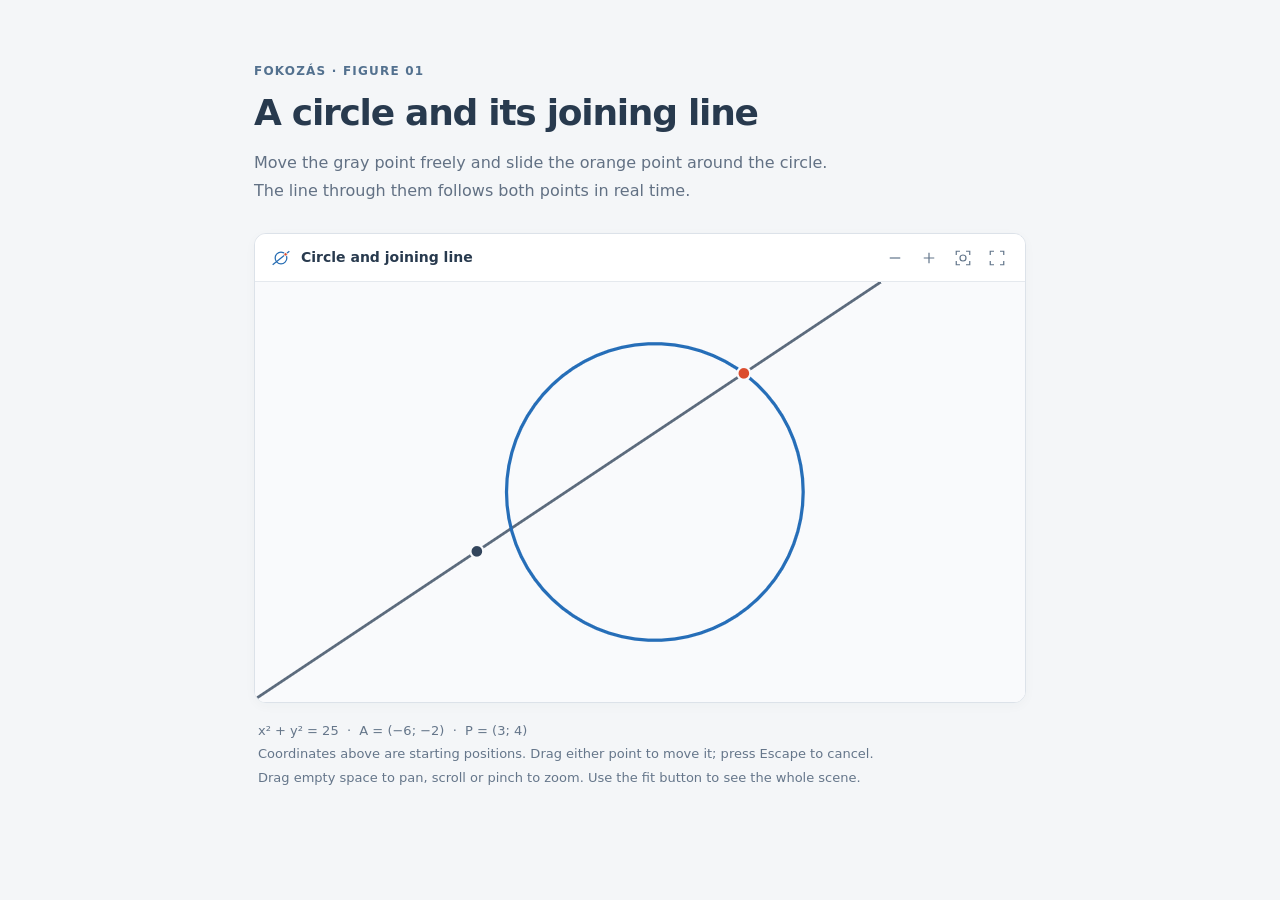
==== Fokozas.html @ 8edcafea "Publish initial interactive web demo snapshot" ====
<!doctype html>
<html lang="en">
<head>
  <meta charset="utf-8">
  <meta name="viewport" content="width=device-width, initial-scale=1">
  <title>Fokozás · Geometry figure</title>
  <script type="application/json" id="fokozas-runtime">{"html": "\u003c!doctype html>\n\u003chtml lang=\"en\">\n\u003chead>\n  \u003cmeta charset=\"utf-8\">\n  \u003cmeta name=\"viewport\" content=\"width=device-width, initial-scale=1\">\n  \u003ctitle>Fokoz\u00e1s\u003c/title>\n  \u003cstyle>\n    html, body { margin: 0; width: 100%; height: 100%; overflow: hidden; background: #f9fafc; }\n    canvas { display: block; width: 100%; height: 100%; touch-action: none; cursor: grab; }\n    canvas.dragging { cursor: grabbing; }\n    canvas:focus { outline: none; }\n    canvas:focus-visible { outline: 2px solid #276db3; outline-offset: -2px; }\n    #error { position: absolute; inset: 1rem 1rem auto; padding: 1rem; background: #fff; color: #912b27; font: 1rem system-ui; }\n    #loading { position: absolute; inset: 50% 0 auto; margin: 0; text-align: center; color: #627184; font: 14px system-ui; }\n  \u003c/style>\n\u003c/head>\n\u003cbody>\n  \u003ccanvas id=\"canvas\" tabindex=\"0\" aria-label=\"Drag the gray point freely or the orange point around the circle. The line through them updates as they move. Drag empty space to pan, scroll to zoom. Escape cancels a drag. Arrow keys pan, plus and minus zoom, Home fits the scene.\">\u003c/canvas>\n  \u003cp id=\"error\" role=\"alert\" hidden>\u003c/p>\n  \u003cp id=\"loading\" role=\"status\">Loading figure\u2026\u003c/p>\n  \u003cscript>\n// Input stays inside this figure's iframe; camera math is shared with Windows.\nfunction initializeViewportNavigation(module) {\n  const canvas = module.canvas;\n  const pointers = new Map();\n  let pointPointer = null;\n  const endPoint = cancel => {\n    if (pointPointer === null) return;\n    pointPointer = null;\n    module._point_drag_end(cancel ? 1 : 0);\n  };\n  const pan = (dx, dy) => module._viewport_pan(dx, dy);\n  const zoom = (factor, x = canvas.clientWidth / 2, y = canvas.clientHeight / 2) => {\n    if (canvas.clientWidth && canvas.clientHeight)\n      module._viewport_zoom(factor, x / canvas.clientWidth, y / canvas.clientHeight);\n  };\n  const position = event => {\n    const rect = canvas.getBoundingClientRect();\n    return {\n      x: (event.clientX - rect.left) * canvas.clientWidth / rect.width,\n      y: (event.clientY - rect.top) * canvas.clientHeight / rect.height\n    };\n  };\n  const gesture = () => {\n    const [a, b] = pointers.values();\n    if (!a) return null;\n    return b ? { x: (a.x + b.x) / 2, y: (a.y + b.y) / 2,\n      distance: Math.hypot(a.x - b.x, a.y - b.y) } : { ...a, distance: 0 };\n  };\n  const cancel = () => {\n    endPoint(true);\n    const ids = [...pointers.keys()];\n    pointers.clear();\n    canvas.classList.remove('dragging');\n    for (const id of ids)\n      if (canvas.hasPointerCapture(id)) canvas.releasePointerCapture(id);\n  };\n  canvas.addEventListener('pointerdown', event => {\n    if ((event.button !== 0 && event.button !== 1) || pointers.size >= 2) return;\n    event.preventDefault();\n    canvas.focus({ preventScroll: true });\n    const p = position(event);\n    if (pointers.size) endPoint(true);\n    else if (event.button === 0 && module._point_drag_begin(p.x, p.y)) pointPointer = event.pointerId;\n    pointers.set(event.pointerId, position(event));\n    canvas.setPointerCapture(event.pointerId);\n    canvas.classList.add('dragging');\n  });\n  canvas.addEventListener('pointermove', event => {\n    if (!pointers.has(event.pointerId)) return;\n    const before = gesture();\n    pointers.set(event.pointerId, position(event));\n    const after = gesture();\n    if (event.pointerId === pointPointer) {\n      const p = position(event);\n      module._point_drag_move(p.x, p.y);\n      return;\n    }\n    pan(after.x - before.x, after.y - before.y);\n    if (before.distance > 0 && after.distance > 0)\n      zoom(after.distance / before.distance, after.x, after.y);\n  });\n  const endPointer = event => {\n    if (event.pointerId === pointPointer) {\n      if (event.type === 'pointerup') {\n        const p = position(event);\n        module._point_drag_move(p.x, p.y);\n      }\n      endPoint(event.type !== 'pointerup');\n    }\n    pointers.delete(event.pointerId);\n    if (canvas.hasPointerCapture(event.pointerId)) canvas.releasePointerCapture(event.pointerId);\n    if (!pointers.size) canvas.classList.remove('dragging');\n  };\n  canvas.addEventListener('pointerup', endPointer);\n  canvas.addEventListener('pointercancel', endPointer);\n  canvas.addEventListener('lostpointercapture', endPointer);\n  canvas.addEventListener('auxclick', event => { if (event.button === 1) event.preventDefault(); });\n  window.addEventListener('blur', cancel);\n  canvas.addEventListener('wheel', event => {\n    event.preventDefault();\n    const unit = event.deltaMode === 1 ? 16 : event.deltaMode === 2 ? canvas.clientHeight : 1;\n    const delta = Math.max(-800, Math.min(800, event.deltaY * unit));\n    const point = position(event);\n    zoom(Math.pow(1.2, -delta / 100), point.x, point.y);\n  }, { passive: false });\n  canvas.addEventListener('keydown', event => {\n    if (event.ctrlKey || event.metaKey || event.altKey) return;\n    switch (event.key) {\n      case 'ArrowLeft': pan(40, 0); break;\n      case 'ArrowRight': pan(-40, 0); break;\n      case 'ArrowUp': pan(0, 40); break;\n      case 'ArrowDown': pan(0, -40); break;\n      case '+': case '=': zoom(1.2); break;\n      case '-': case '_': zoom(1 / 1.2); break;\n      case 'Home': module._viewport_fit(); break;\n      case 'Escape': cancel(); return; // Let the browser also exit fullscreen.\n      default: return;\n    }\n    event.preventDefault();\n  });\n  window.addEventListener('message', event => {\n    if (event.source !== window.parent || event.data?.type !== 'fokozas:navigate') return;\n    switch (event.data.action) {\n      case 'zoom-in': zoom(1.2); break;\n      case 'zoom-out': zoom(1 / 1.2); break;\n      case 'fit': module._viewport_fit(); break;\n    }\n  });\n  // Public readiness signal; the containing page may be on a different origin.\n  window.parent.postMessage({ type: 'fokozas:ready' }, '*');\n}\n\n\u003c/script>\n  \u003cscript>\n    var Module = {\n      canvas: document.getElementById('canvas'),\n      onRuntimeInitialized: function () {\n        document.getElementById('loading').hidden = true;\n        initializeViewportNavigation(Module);\n      },\n      onAbort: function () {\n        document.getElementById('loading').hidden = true;\n        const error = document.getElementById('error');\n        error.textContent = 'The figure could not be loaded. Please reload the page.';\n        error.hidden = false;\n      }\n    };\n  \u003c/script>\n  \u003cscript id=\"mainScript\">\nvar Module=typeof Module!=\"undefined\"?Module:{};var ENVIRONMENT_IS_WEB=true;var ENVIRONMENT_IS_WORKER=false;var programArgs=[];var thisProgram=\"./this.program\";var quit_=(status,toThrow)=>{throw toThrow};var _scriptName=globalThis.document?URL.createObjectURL(new Blob([document.getElementById(\"mainScript\").textContent],{type:\"text/javascript\"})):undefined;var scriptDirectory=\"\";var readAsync,readBinary;if(ENVIRONMENT_IS_WEB||ENVIRONMENT_IS_WORKER){try{scriptDirectory=new URL(\".\",_scriptName).href}catch{}{readAsync=async url=>{var response=await fetch(url,{credentials:\"same-origin\"});if(response.ok){return response.arrayBuffer()}throw new Error(response.status+\" : \"+response.url)}}}else{}var out=console.log.bind(console);var err=console.error.bind(console);var wasmBinary;var ABORT=false;var EXITSTATUS;class EmscriptenEH{}class EmscriptenSjLj extends EmscriptenEH{}class CppException extends EmscriptenEH{constructor(excPtr){super();this.excPtr=excPtr}}var runtimeInitialized=false;function getMemoryBuffer(){return wasmMemory.buffer}function updateMemoryViews(){if(HEAP8?.buffer?.resizable)return;var b=getMemoryBuffer();HEAP8=new Int8Array(b);HEAP16=new Int16Array(b);HEAPU8=new Uint8Array(b);HEAPU16=new Uint16Array(b);HEAP32=new Int32Array(b);HEAPU32=new Uint32Array(b);HEAPF32=new Float32Array(b);HEAPF64=new Float64Array(b)}function preRun(){var preRun=Module[\"preRun\"];if(preRun){if(typeof preRun==\"function\")preRun=[preRun];onPreRuns.push(...preRun)}callRuntimeCallbacks(onPreRuns)}function initRuntime(){runtimeInitialized=true;wasmExports[\"oa\"]()}function postRun(){var postRun=Module[\"postRun\"];if(postRun){if(typeof postRun==\"function\")postRun=[postRun];onPostRuns.push(...postRun)}callRuntimeCallbacks(onPostRuns)}function abort(what){Module[\"onAbort\"]?.(what);what=`Aborted(${what})`;err(what);ABORT=true;what+=\". Build with -sASSERTIONS for more info.\";var e=new WebAssembly.RuntimeError(what);throw e}var wasmBinaryFile;function findWasmBinary(){return base64Decode(\"AGFzbQEAAAAB7QEjYAF/AX9gAX8AYAJ/fwBgBH9/f38AYAAAYAN/f38Bf2ACf38Bf2ADf39/AGAGf39/f39/AGAFf39/f38AYAABf2ABfAF8YAd/f39/f39/AGAFf39/f38Bf2ACfHwBfGACfH8Bf2ACfHwAYAR/f39/AX9gB39/f3x8f38AYAZ/f39/f38Bf2AFf319fX0AYAV/f39/fABgB39/f39/f3wAYAF/AXxgAAF8YAR9fX19AGADfHx/AXxgBn9/f39/fABgAnx/AXxgAXwBf2ADf398AGADfHx8AGAGf398fH9/AGAEf39/[base64]/[base64]/[base64]///[base64]/DQ2AgAgAEHcNUHGABAJAAsgAQstAEGkO0EANgIAIABBGGsQY0GkOygCAEGkO0EANgIAQQFHBEAPC0EAEAIQSAALCgAgABAKGhBkAAssACACRQRAIAAoAgQgASgCBEYPCyAAIAFGBEBBAQ8LIAAoAgQgASgCBBBFRQtUAgF/AX4CQEGUOCgCACIBrSAArUIHfEL4////H4N8IgJC/////w9YBEAgAqciAD8AQRB0TQ0BIAAQFQ0BC0GgO0EwNgIAQX8PC0GUOCAANgIAIAELrAIDAn8CfAR+IwBBIGsiAiQAAkAgAJkiBCABmSIFIAS9IAW9VCIDGyIBvSIGQjSIIgdC/w9RDQAgBSAEIAMbIQACQCAGUA0AIAC9IghCNIgiCUL/D1ENACAJpyAHp2tBwQBOBEAgBCAFoCEBDAILAnwgCEKAgICAgICA8N8AWgRAIAFEAAAAAAAAMBSiIQEgAEQAAAAAAAAwFKIhAEQAAAAAAACwawwBC0QAAAAAAADwPyAGQv/////////[base64]/oKJEpvgQERERgT+goCEFIAAgA6IhBCACRQRAIAQgAyAFokRJVVVVVVXFv6CiIACgDwsgACADIAFEAAAAAAAA4D+iIAQgBaKhoiABoSAERElVVVVVVcU/oqChC5IBAQN8RAAAAAAAAPA/IAAgAKIiAkQAAAAAAADgP6IiA6EiBEQAAAAAAADwPyAEoSADoSACIAIgAiACRJAVyxmgAfo+okR3UcEWbMFWv6CiRExVVVVVVaU/oKIgAiACoiIDIAOiIAIgAkTUOIi+6fqovaJExLG0vZ7uIT6gokStUpyAT36SvqCioKIgACABoqGgoAuWAwIGfAF+AkACQAJAIANBAEwNACAEQQBMDQAgAisDECIJIAIrAwAiCmRFDQAgAisDGCIGIAIrAwgiB2RFDQAgByAKIAmgIgggBqCgvUIBhkL/////////b1YNACAFvSIMQgF9Qv////////8HVCAMQv///////////[base64]/[base64]/QQgQRCEBQaQ7QQA2AgBBOiABQfgLEAAhAEGkOygCAEGkO0EANgIAQQFHBEAgAEG8N0EDEAkACxADIAEQRxAEAAvEAQICfwF8IwBBEGsiASQAAkAgAL1CIIinQf////[base64]/D0kEQCABQf8HayEBDAILIABEAAAAAAAA4H+iIQBB/RcgASABQf0XTxtB/g9rIQEMAQsgAUGBeEoNACAARAAAAAAAAGADoiEAIAFBuHBLBEAgAUHJB2ohAQwBCyAARAAAAAAAAGADoiEAQfBoIAEgAUHwaE0bQZIPaiEBCyAAIAFB/wdqrUI0hr+iC7wBAgF8An8jAEEQayICJAACfCAAvUIgiKdB/////wdxIgNB+8Ok/wNNBEBEAAAAAAAA8D8gA0GewZryA0kNARogAEQAAAAAAAAAABBNDAELIAAgAKEgA0GAgMD/[base64]//[base64]/IAEFIAAoAhQLIgANAAsLIAVFDQAgA0G0OygCACAGa08NACAFKAIYIQggBSAFKAIMIgBHBEAgBSgCCCIBIAA2AgwgACABNgIIDAoLIAUoAhQiAQR/[base64]/NwIAQYg/[base64]/KAIAIgBBAWsiBSACcQRAIAEgAmsgAiAFakEAIABrcWohBAsgBCAGTQ0FQeQ+KAIAIgAEQEHcPigCACIFIARqIgcgBU0NBiAAIAdJDQYLIAQQSiIAIAJHDQEMBwsgBCACayAHcSIEEEoiAiAAKAIAIAAoAgRqRg0DIAIhAAsCQCAAQX9GDQAgBCAGQTBqTw0AQYw/[base64]/NgIAQdA7QYQ/[base64]/IAJB/wFNBEAgAkH4AXFB1DtqIQACf0GsOygCACIBQQEgAkEDdnQiAnFFBEBBrDsgASACcjYCACAADAELIAAoAggLIQEgACADNgIIIAEgAzYCDEEMIQJBCAwBC0EfIQAgAkH///[base64]/[base64]///[base64]/AU0EQCADQfgBcUHUO2ohAAJ/Qaw7KAIAIgFBASADQQN2dCICcUUEQEGsOyABIAJyNgIAIAAMAQsgACgCCAshASAAIAQ2AgggASAENgIMIAQgADYCDCAEIAE2AggMAQtBHyEAIANB////[base64]/QQEgCEEDdnQiByAEcUUEQEGsOyAEIAdyNgIAIAAMAQsgACgCCAshBCAAIAE2AgggBCABNgIMIAEgADYCDCABIAQ2AggLQcA7IAU2AgBBtDsgAzYCAAsgAkEIaiEACyAKQRBqJAAgAAuNAQAgACAAIAAgACAAIABECff9DeE9Aj+iRIiyAXXg70k/oKJEO49otSiCpL+gokRVRIgOVcHJP6CiRH1v6wMS1tS/oKJEVVVVVVVVxT+goiAAIAAgACAARIKSLrHFuLM/okRZAY0bbAbmv6CiRMiKWZzlKgBAoKJESy2KHCc6A8CgokQAAAAAAADwP6CjCxMAIABBlDY2AgAgAEEEahBcIAALBwAgACgCBAssAQF/[base64]/AkAgAEGwP0kNACAAQbDDAE8NACAAQQJrIQQgAEEEayEBQaA/KAIAIgUhAgJAA0ACQCACIgBFDQAgAEGwwwBGDQAgASAAIAAvAQIiAkECdGpGBEAgACAELwEAIAJqOwECDAMLIAAgASAELwEAIgZBAnRqRgRAIAQgAiAGajsBACADRQRAQaA/IAE2AgAgASAALwEAOwEADAQLIAMgAUGwP2tBAnY7AQAMAwUgAC8BAEECdEGwP2ohAiAAIQMMAgsACwsgASAFQbA/[base64]/IAAgAWohBQJAAkAgACgCBCICQQFxDQAgAkECcUUNASAAKAIAIgIgAWohAQJAAkACQCAAIAJrIgBBwDsoAgBHBEAgACgCDCEDIAJB/[base64]/[base64]///[base64]/D3EiA0GyCE0EfCADQf0HTQR8IABEAAAAAAAAAACiBQJ8IACZIgBEAAAAAAAAMEOgRAAAAAAAADDDoCAAoSIBRAAAAAAAAOA/ZARAIAAgAaBEAAAAAAAA8L+gDAELIAAgAaAiAEQAAAAAAADwP6AgACABRAAAAAAAAOC/ZRsLIgCaIAAgAkIAUxsLBSAAC/[base64]/////wdxIgZB+tS9gARNBEAgA0H//z9xQfvDJEYNASAGQfyyi4AETQRAIBhCAFkEQCABIABEAABAVPsh+b+gIgBEMWNiGmG00L2gIhQ5AwAgASAAIBShRDFjYhphtNC9oDkDCEEBIQMMBQsgASAARAAAQFT7Ifk/[base64]/kP6JEAAAAAAAAOEOgRAAAAAAAADjDoCIV/AIhAwJAIAAgFUQAAEBU+yH5v6KgIhQgFUQxY2IaYbTQPaIiFqEiF0QYLURU+yHpv2MEQCADQQFrIQMgFUQAAAAAAADwv6AiFUQxY2IaYbTQPaIhFiAAIBVEAABAVPsh+b+ioCEUDAELIBdEGC1EVPsh6T9kRQ0AIANBAWohAyAVRAAAAAAAAPA/oCIVRDFjYhphtNA9oiEWIAAgFUQAAEBU+yH5v6KgIRQLIAEgFCAWoSIAOQMAAkAgBkEUdiICIAC9QjSIp0H/D3FrQRFIDQAgASAUIBVEAABgGmG00D2iIgChIhcgFURzcAMuihmjO6IgFCAXoSAAoaEiFqEiADkDACACIAC9QjSIp0H/D3FrQTJIBEAgFyEUDAELIAEgFyAVRAAAAC6KGaM7oiIAoSIUIBVEwUkgJZqDezmiIBcgFKEgAKGhIhahIgA5AwALIAEgFCAAoSAWoTkDCAwBCyAGQYCAwP8HTwRAIAEgACAAoSIAOQMAIAEgADkDCEEAIQMMAQsgCUEQaiIDQQhyIQQgGEL/////////B4NCgICAgICAgLDBAIS/IQBBASECA0AgAyAA/[base64]/AkAgEyAHBH9B////BwUgBEUNAUGAgIAICyAEazYCAEEBIQdBAAwBC0EAIQdBAQshBCACQQFqIgIgA0cNAAsLAkAgEg0AQf///wMhAgJAAkAgBkEBaw4CAQACC0H///[base64]/AIiArdEAAAAAAAAcMGiIACg/AI2AgAgA0EBaiEDIAshBgwBCyAA/[base64]/QQQQRCIAQZA1NgIAIABBtDVBxgAQCQALUQEBfCAAIAErAxAgAisDACABKAIAt0QAAAAAAADgP6KhIAErAwgiA6OgOQMAIAAgASsDGCACKwMIIAEoAgS3RAAAAAAAAOA/oqEgA6OgOQMIC0QBAn9BCBBEIQFBpDtBADYCAEHCACABIAAQACEAQaQ7KAIAQaQ7QQA2AgBBAUcEQCAAQYg3QQMQCQALEAMgARBHEAQACwgAQfUSEHAAC3wBAn8gAUH3////B0kEQAJAAkAgAUELTwRAIAFB+P///wdxIgRBCGoQRiEDIAAgBEH4////[base64]////////B1YgB0IAUyAHQv///////////wCDQoCAgICAgIAIfUL/////////7/8AVnJxDQAgAysDACIIvUIBhkL/////////b1YNACADKwMIIgm9QgGGQv////////9vVg0AIAK9IgdCAX1C/v///////wdWIAdCAFMgB0L///////////8Ag0KAgICAgICACH1C/////////+//AFZycQ0AIAQrAwgiAb1CAYZC/////////29WDQAgAEQAAAAAAADwP2ENACABRAAAAAAAAAAAZEUNACAEKwMQIAggBCgCALdEAAAAAAAA4D+ioSIIIAGjoCAIIAJEmpmZmZmZqT9EAAAAAACIw0AgACABIAKjoiIAIABEAAAAAACIw0BkGyAARJqZmZmZmak/YxsiAKIiAqOhIgi9QgGGQv////////[base64]/////////b1YNACAHvSIGQgF9Qv7///////8HViAGQgBTIAZC////////////AINCgICAgICAgAh9Qv/////////v/wBWcnENACACKwMIIgG9QgGGQoCAgICAgIBwWg0AIAMrAwgiCL0iBkIBfUL+////////B1YgBkIAUyAGQv///////////wCDQoCAgICAgIAIfUL/////////7/8AVnJxDQAgAEQAAAAAAAAAAGEgAUQAAAAAAAAAAGFxDQAgAysDECAAIAijoSIAvUIBhkL/////////[base64]/IwBB0ABrIgMkAAJAAn9BASAAKAIEIAEoAgRGDQAaQQAgAUGwMkHgMhBgIgFFDQAaIAIoAgAiBEUNASADQRhqQQBBOPwLACADQQE6AEsgA0F/NgIgIAMgADYCHCADIAE2AhQgA0EBNgJEIAEgA0EUaiAEQQEgASgCACgCHBEDACADKAIsIgBBAUYEQCACIAMoAiQ2AgALIABBAUYLIANB0ABqJAAPCyADQfEVNgIIIANB5wM2AgQgA0H7DjYCAEHuCyADEFIAC50BAQF/[base64]/IwBBEGsiBSQAQQEgACAAQQFNGyIGIAZBD2pBcHEiACAAIAZJGyIAQQ9xRQRAAn9BMCAAQbB/[base64]/QQAhASMAQSBrIgMkAEGgPygCACICRQRAQbw/QYCB9AM2AgBBoD9BvD82AgBBvD8hAgsgBkEDakECdiIHQQFqIQUDQAJAAkACQCACIgBBsMMARgRAQQAhBgwBCyAAQQRqIgZBD3ENASAALwECIgIgBWtBA3FBACACIAVLGyAFaiIEIAJJBEAgACACIARrIgE7AQIgACABQf//A3FBAnRqIgAgBDsBAiAAQQA7AQAgAEEEaiIGQQ9xRQ0BIANBxxo2AgggA0GnATYCBCADQbsPNgIAQe4LIAMQUgALIAIgB00NAiAALwEAIQICQCABRQRAQaA/IAJBAnRBsD9qNgIADAELIAEgAjsBAAsgAEEAOwEACyADQSBqJAAgBgwDCyADQccaNgIYIANBkgE2AhQgA0G7DzYCEEHuCyADQRBqEFIACyAALwEAQQJ0QbA/aiECIAAhAQwACwALCwtvAQF/[base64]///[base64]/YxujIhcgF0QAAAAAAADwP2QboSIXvSIqQiCIp0H/////B3EiBkGAgMD/A08EQEQAAAAAAAAAAEQYLURU+yEJQCAqQgBZGyAqpyAGQYCAwP8Da3JFDQEaRAAAAAAAAAAAIBcgF6GjDAELAnwgBkH////+A00EQEQYLURU+yH5PyAGQYGAgOMDSQ0BGkQHXBQzJqaRPCAXIBcgF6IQWaKhIBehRBgtRFT7Ifk/oAwCCyAqQgBTBEBEGC1EVPsh+T8gF0QAAAAAAADwP6BEAAAAAAAA4D+iIhefIhsgGyAXEFmiRAdcFDMmppG8oKChIhcgF6AMAgtEAAAAAAAA8D8gF6FEAAAAAAAA4D+iIhefIhsgFxBZoiAXIBu9QoCAgIBwg78iFyAXoqEgGyAXoKOgIBegIhcgF6ALC6Ob/AIiBiAGQRhMGyIGIAZBgCBOGyINuCEoIAIgA0QAAAAAAADgP6IiA6EiF0QAAAAAAAAAACAXRAAAAAAAAAAAZBsiIUQAAAAAAADwv6AiF0QAAAAAAAAAACAXRAAAAAAAAAAAZBshIiACIAMgAqAiIyAFGyIkRAAAAAAAAPA/oCElIAQqAgghFCAEKgIEIRUgBCoCACEWAkACQANAIAy4RBgtRFT7IRlAoiAooyEcIAxBAWoiDLhEGC1EVPshGUCiICijIRcCQCAFBEAgFxBUIQMgASsDCCEYIBcQViEXIAErAwAhGSAcEFQhGyAcEFYhHCAYIBigIAAoAgAiBigCBLejRAAAAAAAAPC/[base64]/[base64]/[base64]/[base64]/AoAAAsgACAKIAtqNgIMIAAgBkEYaiIGNgIIIAAgBzYCBCAIRQ0AIAgQQwsgACAGNgIIIAMgIaIiKSAYoCImICagIAAoAgAiCCgCBLejRAAAAAAAAPC/[base64]/[base64]/[base64]/[base64]/[base64]/[base64]/[base64]/AoAAAsgACAKIAtqNgIMIAAgBkEYaiIGNgIIIAAgBzYCBCAIRQ0BIAgQQwwBCyAGIBY4AgggBiAOOAIEIAYgDzgCACAGIBU4AgwgBiAUOAIQIAZDAAAAADgCFCAGQRhqIQYLIAAgBjYCCCAeIAAoAgAiCCgCBLejRAAAAAAAAPC/[base64]/AoAAAsgACAKIAtqNgIMIAAgBkEYaiIGNgIIIAAgBzYCBCAIRQ0AIAgQQwsgACAGNgIIIBogACgCACIIKAIEt6NEAAAAAAAA8L+gtiEQIB8gCCgCALejRAAAAAAAAPC/[base64]/oLYhECAcICKiIBmgIhggGKAgCCgCALejRAAAAAAAAPC/[base64]/[base64]/[base64]/[base64]/AoAAAsgACAKIAtqNgIMIAAgBkEYaiIGNgIIIAAgBzYCBCAIRQ0BIAgQQwwBCyAGIBY4AgggBiAOOAIEIAYgDzgCACAGIBU4AgwgBiAUOAIQIAZDAAAAADgCFCAGQRhqIQYLIAAgBjYCCCAeIAAoAgAiCCgCBLejRAAAAAAAAPC/[base64]/AoAAAsgACAKIAtqNgIMIAAgBkEYaiIGNgIIIAAgBzYCBCAIRQ0AIAgQQwsgACAGNgIIIAMgACgCACIIKAIEt6NEAAAAAAAA8L+gtiEQIBcgCCgCALejRAAAAAAAAPC/[base64]/oLYhECAcICWiIBmgIgMgA6AgCCgCALejRAAAAAAAAPC/[base64]////////9vVg0AIAq9QgGGQoCAgICAgIBwWg0AIAJBkDooAgBBqDooAgBBiAFsaiIDKQOAATcDOCACIAMpA3g3AzACQAJAAkAgAy0AIEEBRgRAIAMrAwgiACADKwMQIgcQSyILvSIMQgF9Qv7///////8HViAMQgBTIAxC////////////AINCgICAgICAgAh9Qv/////////v/wBWcnENBCAIIAogB0QAAAAAAAAAAGIiBBsgACALoyIBIAcgC6MiACAEGyABIAiiIAogAKKgIAMrAxggC6OgoqEiAL1CAYZC/////////[base64]/IQAgAy0AWEEBRw0BIANBKGoiBisDACIARAAAAAAAAAAAYQ0DIAMrA3AiB0QAAAAAAAAAAGENAyADKwNgIAejIAMrAziaIAAgAKAiAKMiAaEiCyADKwNoIAejIAMrA0iaIACjIgChIgcQSyEJIAggAaEiASAKIAChIgAQSyEIIAm9IgxCAX1C/v///////wdWIAxCAFMgDEL///////////8Ag0KAgICAgICACH1C/////////+//AFZycQ0DIAi9QgGGQv////////9vVg0DIAggCUQR6i2BmZdxPaJlDQMgA0HgAGohBCACAnwgCyAJoyIKIAEgCKMiC6IgByAJoyIJIAAgCKMiB6KgIgBEAAAAAAAAAABmBEAgCiAARAAAAAAAAPA/[base64]////////9vVg0BIAogAKO9QgGGQv////////[base64]/[base64]/NwNwIAFCgICAgICAgIBANwNoIAFCgICAgICAgIxANwNgIAQgAhBzIABB0AAQRiIENgIAIAAgBEHQAGoiAjYCCCAEQcgaQdAA/[base64]/NwNQIABCmrPm+4OpuL0/NwNIIABCgICAgICAgIzAADcDQCAAQoCAgICAgICMwAA3AzggAEKAgICAgICAjEA3AzAgAEKAgICAgICAjkA3AyggACACNgIcIAFBkAFqJAALEgAgACABEFciAEH8NjYCACAAC6JHBA1/[base64]///////8HViAoQgBTIChC////////////AINCgICAgICAgAh9Qv/////////v/wBWcnENACAMKwMQIhm9QgGGQv////////9vVg0AIBkgF6MiHL1CAYZC/////////29WDQAgISAEt0QAAAAAAADgP6IiHyAYoyIgoCEZICEgIKEhHiAcIBsgF6MiIJqiIRsCQCAdmiAXoyIdRAAAAAAAAAAAYQRAIBsgHmZFDQIgGSAbZkUNAkQAAAAAAADw/yEXRAAAAAAAAPB/IRkMAQsgGSAboSAdoyIZIB4gG6EgHaMiHiAZIB5jIgQbIhdEAAAAAAAA8P8gF0QAAAAAAADw/2QbIhcgHiAZIAQbIhlEAAAAAAAA8H8gGUQAAAAAAADwf2MbIhllRQ0BCyAaIAq3RAAAAAAAAOA/[base64]/[base64]/[base64]/AoAAAsgBSAGIAtqNgKcASAFIARBGGoiBDYCmAEgBSAJNgKUASAHRQ0BIAcQQwwBCyAEIBU4AgggBCAROAIEIAQgEjgCACAEIBQ4AgwgBCATOAIQIAQgFjgCFCAEQRhqIQQLIAUgBDYCmAEgICAKKAIEt6NEAAAAAAAA8L+gtiERICEgCigCALejRAAAAAAAAPC/[base64]/[base64]/[base64]/[base64]/[base64]/AoAAAsgBSAGIAtqNgKcASAFIARBGGoiBDYCmAEgBSAJNgKUASAHRQ0BIAcQQwwBCyAEIBU4AgggBCAROAIEIAQgEjgCACAEIBQ4AgwgBCATOAIQIARDAAAAADgCFCAEQRhqIQQLIAUgBDYCmAEgIyAKKAIEt6NEAAAAAAAA8L+gtiERICIgCigCALejRAAAAAAAAPC/[base64]/[base64]/AoAAAsgBSAGIAtqNgKcASAFIARBGGoiBDYCmAEgBSAJNgKUASAHRQ0BIAcQQwwBCyAEIBU4AgggBCAROAIEIAQgEjgCACAEIBQ4AgwgBCATOAIQIARDAAAAADgCFCAEQRhqIQQLIAUgBDYCmAEgICAKKAIEt6NEAAAAAAAA8L+gtiERICEgCigCALejRAAAAAAAAPC/[base64]/[base64]/[base64]/[base64]/[base64]/v///////wdWIChCAFMgKEL///////////8Ag0KAgICAgICACH1C/////////+//AFZycQ0AIAUgGyACKwMQoSACKwMIIhiiIAIoAgC3RAAAAAAAAOA/oqAiGzkDgAEgBSAYIBcgAisDGKGiIAIoAgS3RAAAAAAAAOA/[base64]/////////29WDQAgDCsDCCADoyIDvUIBhkKAgICAgICAcFoNACACKwMQIRwgAigCACEKIAIrAwghGCACKwMYISAgAigCBCEHQaQ7QQA2AgAgBSAYIAMgIKGiIAe3RAAAAAAAAOA/[base64]/[base64]/[base64]/[base64]/[base64]/////////b1YNACADKwMIIgu9QgGGQv////////[base64]/oqA5AzAgAiABIAIrAxggBisDGKGiIAYoAgS3RAAAAAAAAOA/[base64]/[base64]/[base64]/NwOwASAAQQA6AKgBIABBADoAkAEgAEEBNgKIASAAQoCAgICAgID4PzcDgAEgAEIANwPAASAAQoCAgICAgICAwAA3A4gCIABCgICAgICAgPg/[base64]/[base64]/NzEw+cT2KPuxRuD4AAIA/AAAAAAAALkAAAAAAAAA0QAAAAAAAABRA9ihcP5qZmT7sUTg+AACAPwAAAAAAAD7AAAAAAACARkAAAAAAAIBWwOxRuD49Ctc+SOH6PgAAgD8AAAAAAAD8PwAAAAAAAPA/AEHmGwsC8D8AQfYbC/EVOcCamRk+9ijcPuxROD8AAIA/AAAAAAAAAkADAAAABAAAAAQAAAAGAAAAg/miAERObgD8KRUA0VcnAN009QBi28AAPJmVAEGQQwBjUf4Au96rALdhxQA6biQA0k1CAEkG4AAJ6i4AHJLRAOsd/[base64]/dABlX0QClPgUABQf/ADN+PwDCMugAmE/eALt9MgAmPcMAHmvvAJ/4XgA1HzoAf/LKAPGHHQB8kCEAaiR8ANVu+gAwLXcAFTtDALUUxgDDGZ0ArcTCACxNQQAMAF0Ahn1GAONxLQCbxpoAM2IAALTSfAC0p5cAN1XVANc+9gCjEBgATXb8AGSdKgBw16sAY3z4AHqwVwAXFecAwElWADvW2QCnhDgAJCPLANaKdwBaVCMAAB+5APEKGwAZzt8AnzH/AGYeagCZV2EArPtHAH5/2AAiZbcAMuiJAOa/YADvxM0AbDYJAF0/1AAW3tcAWDveAN6bkgDSIigAKIboAOJYTQDGyjIACOMWAOB9ywAXwFAA8x2nABjgWwAuEzQAgxJiAINIAQD1jlsArbB/AB7p8gBISkMAEGfTAKrd2ACuX0IAamHOAAoopADTmbQABqbyAFx3fwCjwoMAYTyIAIpzeACvjFoAb9e9AC2mYwD0v8sAjYHvACbBZwBVykUAytk2ACio0gDCYY0AEsl3AAQmFAASRpsAxFnEAMjFRABNspEAABfzANRDrQApSeUA/dUQAAC+/AAelMwAcM7uABM+9QDs8YAAs+fDAMf4KACTBZQAwXE+AC4JswALRfMAiBKcAKsgewAutZ8AR5LCAHsyLwAMVW0AcqeQAGvnHwAxy5YAeRZKAEF54gD034kA6JSXAOLmhACZMZcAiO1rAF9fNgC7/Q4ASJq0AGekbABxckIAjV0yAJ8VuAC85QkAjTElAPd0OQAwBRwADQwBAEsIaAAs7lgAR6qQAHTnAgC91iQA932mAG5IcgCfFu8AjpSmALSR9gDRU1EAzwryACCYMwD1S34AsmNoAN0+XwBAXQMAhYl/AFVSKQA3ZMAAbdgQADJIMgBbTHUATnHUAEVUbgALCcEAKvVpABRm1QAnB50AXQRQALQ72wDqdsUAh/kXAElrfQAdJ7oAlmkpAMbMrACtFFQAkOJqAIjZiQAsclAABKS+AHcHlADzMHAAAPwnAOpxqABmwkkAZOA9AJfdgwCjP5cAQ5T9AA2GjAAxQd4AkjmdAN1wjAAXt+cACN87ABU3KwBcgKAAWoCTABARkgAP6NgAbICvANv/SwA4kA8AWRh2AGKlFQBhy7sAx4m5ABBAvQDS8gQASXUnAOu29gDbIrsAChSqAIkmLwBkg3YACTszAA6UGgBROqoAHaPCAK/trgBcJhIAbcJNAC16nADAVpcAAz+DAAnw9gArQIwAbTGZADm0BwAMIBUA2MNbAPWSxADGrUsATsqlAKc3zQDmqTYAq5KUAN1CaAAZY94AdozvAGiLUgD82zcArqGrAN8VMQAArqEADPvaAGRNZgDtBbcAKWUwAFdWvwBH/[base64]/XLwA0N5tAJDHHwAq27YAoyU6AACvmgCtU5MAtlcEACkttABLgH4A2genAHaqDgB7WaEAFhIqANy3LQD65f0Aidv+AIm+/QDkdmwABqn8AD6AcACFbhUA/Yf/ACg+BwBhZzMAKhiGAE296gCz568Aj21uAJVnOQAxv1sAhNdIADDfFgDHLUMAJWE1AMlwzgAwy7gAv2z9AKQAogAFbOQAWt2gACFvRwBiEtIAuVyEAHBhSQBrVuAAmVIBAFBVNwAe1bcAM/HEABNuXwBdMOQAhS6pAB2ywwChMjYACLekAOqx1AAW9yEAj2nkACf/dwAMA4AAjUAtAE/NoAAgpZkAs6LTAC9dCgC0+UIAEdrLAH2+0ACb28EAqxe9AMqigQAIalwALlUXACcAVQB/FPAA4QeGABQLZACWQY0Ah77eANr9KgBrJbYAe4k0AAXz/gC5v54AaGpPAEoqqABPxFoALfi8ANdamAD0x5UADU2NACA6pgCkV18AFD+xAIA4lQDMIAEAcd2GAMnetgC/YPUATWURAAEHawCMsKwAssDQAFFVSAAe+w4AlXLDAKMGOwDAQDUABtx7AOBFzABOKfoA1srIAOjzQQB8ZN4Am2TYANm+MQCkl8MAd1jUAGnjxQDw2hMAujo8AEYYRgBVdV8A0r31AG6SxgCsLl0ADkTtABw+QgBhxIcAKf3pAOfW8wAifMoAb5E1AAjgxQD/140AbmriALD9xgCTCMEAfF10AGutsgDNbp0APnJ7AMYRagD3z6kAKXPfALXJugC3AFEA4rINAHS6JADlfWAAdNiKAA0VLACBGAwAfmaUAAEpFgCfenYA/f2+AFZF7wDZfjYA7NkTAIu6uQDEl/[base64]/[base64]/[base64]/WAJbdYQAWNgIAxDqfAIOioQBy7W0AOY16AIK4qQBrMlwARidbAAA07QDSAHcA/PRVAAFZTQDgcYAAQfMxC50GQPsh+T8AAAAALUR0PgAAAICYRvg8AAAAYFHMeDsAAACAgxvwOQAAAEAgJXo4AAAAgCKC4zYAAAAAHfNpNSAaAAA8GQAA/[base64]\")}function getBinarySync(file){if(ArrayBuffer.isView(file)){return file}if(readBinary){return readBinary(file)}throw\"both async and sync fetching of the wasm failed\"}async function getWasmBinary(binaryFile){return getBinarySync(binaryFile)}async function instantiateArrayBuffer(binaryFile,imports){try{var binary=await getWasmBinary(binaryFile);var instance=await WebAssembly.instantiate(binary,imports);return instance}catch(reason){err(`failed to asynchronously prepare wasm: ${reason}`);abort(reason)}}async function instantiateAsync(binary,binaryFile,imports){return instantiateArrayBuffer(binaryFile,imports)}function getWasmImports(){var imports={a:wasmImports};return imports}async function createWasm(){function receiveInstance(instance){wasmExports=instance.exports;assignWasmExports(wasmExports);updateMemoryViews();return wasmExports}function receiveInstantiationResult(result){return receiveInstance(result[\"instance\"])}var info=getWasmImports();var instantiateWasm=Module[\"instantiateWasm\"];if(instantiateWasm){return new Promise(resolve=>{instantiateWasm(info,inst=>resolve(receiveInstance(inst)))})}wasmBinaryFile??=findWasmBinary();var result=await instantiateAsync(wasmBinary,wasmBinaryFile,info);var exports=receiveInstantiationResult(result);return exports}class ExitStatus{name=\"ExitStatus\";constructor(status){this.message=`Program terminated with exit(${status})`;this.status=status}}var HEAP8;var callRuntimeCallbacks=callbacks=>{while(callbacks.length>0){callbacks.shift()(Module)}};var onPostRuns=[];var onPreRuns=[];var base64Decode=b64=>{var b1,b2,i=0,j=0,bLength=b64.length;var output=new Uint8Array((bLength*3>>2)-(b64[bLength-2]==\"=\")-(b64[bLength-1]==\"=\"));for(;i\u003cbLength;i+=4,j+=3){b1=base64ReverseLookup[b64.charCodeAt(i+1)];b2=base64ReverseLookup[b64.charCodeAt(i+2)];output[j]=base64ReverseLookup[b64.charCodeAt(i)]\u003c\u003c2|b1>>4;output[j+1]=b1\u003c\u003c4|b2>>2;output[j+2]=b2\u003c\u003c6|base64ReverseLookup[b64.charCodeAt(i+3)]}return output};var noExitRuntime=true;var stackRestore=val=>__emscripten_stack_restore(val);var stackSave=()=>_emscripten_stack_get_current();var exceptionCaught=[];var uncaughtExceptionCount=0;var ___cxa_begin_catch=ptr=>{var info=new ExceptionInfo(ptr);if(!info.get_caught()){info.set_caught(true);uncaughtExceptionCount--}info.set_rethrown(false);exceptionCaught.push(info);return ___cxa_get_exception_ptr(ptr)};var exceptionLast=null;var ___cxa_end_catch=()=>{_setThrew(0,0);var info=exceptionCaught.pop();___cxa_decrement_exception_refcount(info.excPtr);exceptionLast=null};var HEAPU32;class ExceptionInfo{constructor(excPtr){this.excPtr=excPtr;this.ptr=excPtr-24}set_type(type){HEAPU32[this.ptr+4>>2]=type}get_type(){return HEAPU32[this.ptr+4>>2]}set_destructor(destructor){HEAPU32[this.ptr+8>>2]=destructor}get_destructor(){return HEAPU32[this.ptr+8>>2]}set_caught(caught){caught=caught?1:0;HEAP8[this.ptr+12]=caught}get_caught(){return HEAP8[this.ptr+12]!=0}set_rethrown(rethrown){rethrown=rethrown?1:0;HEAP8[this.ptr+13]=rethrown}get_rethrown(){return HEAP8[this.ptr+13]!=0}init(type,destructor){this.set_adjusted_ptr(0);this.set_type(type);this.set_destructor(destructor)}set_adjusted_ptr(adjustedPtr){HEAPU32[this.ptr+16>>2]=adjustedPtr}get_adjusted_ptr(){return HEAPU32[this.ptr+16>>2]}}var setTempRet0=val=>__emscripten_tempret_set(val);var findMatchingCatch=args=>{var thrown=exceptionLast?.excPtr;if(!thrown){setTempRet0(0);return 0}var info=new ExceptionInfo(thrown);info.set_adjusted_ptr(thrown);var thrownType=info.get_type();if(!thrownType){setTempRet0(0);return thrown}for(var caughtType of args){if(!caughtType||caughtType===thrownType){break}var adjusted_ptr_addr=info.ptr+16;if(___cxa_can_catch(caughtType,thrownType,adjusted_ptr_addr)){setTempRet0(caughtType);return thrown}}setTempRet0(thrownType);return thrown};var ___cxa_find_matching_catch_2=()=>findMatchingCatch([]);var ___cxa_find_matching_catch_3=arg0=>findMatchingCatch([arg0]);var __Unwind_RaiseException=ex=>{throw ex};var ___cxa_rethrow=()=>{if(!exceptionCaught.length){abort(\"no exception to throw\")}var info=exceptionCaught.at(-1);var ptr=info.excPtr;info.set_rethrown(true);info.set_caught(false);uncaughtExceptionCount++;___cxa_increment_exception_refcount(ptr);ptr=exceptionLast=new CppException(ptr);__Unwind_RaiseException(ptr)};var ___cxa_throw=(ptr,type,destructor)=>{var info=new ExceptionInfo(ptr);info.init(type,destructor);___cxa_increment_exception_refcount(ptr);ptr=exceptionLast=new CppException(ptr);uncaughtExceptionCount++;__Unwind_RaiseException(ptr)};var __Unwind_Resume=ex=>{throw ex};var ___resumeException=ptr=>{ptr=exceptionLast??=new CppException(ptr);__Unwind_Resume(ptr)};var __abort_js=()=>abort(\"\");var _emscripten_get_device_pixel_ratio=()=>devicePixelRatio;var UTF8Decoder=globalThis.TextDecoder&&new TextDecoder;var findStringEnd=(heapOrArray,idx,maxBytesToRead,ignoreNul)=>{var maxIdx=idx+maxBytesToRead;if(ignoreNul)return maxIdx;while(heapOrArray[idx]&&!(idx>=maxIdx))++idx;return idx};var UTF8ArrayToString=(heapOrArray,idx=0,maxBytesToRead,ignoreNul)=>{var endPtr=findStringEnd(heapOrArray,idx,maxBytesToRead,ignoreNul);if(endPtr-idx>16&&heapOrArray.buffer&&UTF8Decoder){return UTF8Decoder.decode(heapOrArray.subarray(idx,endPtr))}var str=\"\";while(idx\u003cendPtr){var u0=heapOrArray[idx++];if(!(u0&128)){str+=String.fromCharCode(u0);continue}var u1=heapOrArray[idx++]&63;if((u0&224)==192){str+=String.fromCharCode((u0&31)\u003c\u003c6|u1);continue}var u2=heapOrArray[idx++]&63;if((u0&240)==224){u0=(u0&15)\u003c\u003c12|u1\u003c\u003c6|u2}else{u0=(u0&7)\u003c\u003c18|u1\u003c\u003c12|u2\u003c\u003c6|heapOrArray[idx++]&63}if(u0\u003c65536){str+=String.fromCharCode(u0)}else{var ch=u0-65536;str+=String.fromCharCode(55296|ch>>10,56320|ch&1023)}}return str};var HEAPU8;var UTF8ToString=(ptr,maxBytesToRead,ignoreNul)=>ptr?UTF8ArrayToString(HEAPU8,ptr,maxBytesToRead,ignoreNul):\"\";var maybeCStringToJsString=cString=>cString>2?UTF8ToString(cString):cString;var specialHTMLTargets=[0,document,window];var findEventTarget=target=>{target=maybeCStringToJsString(target);var domElement=specialHTMLTargets[target]||document.querySelector(target);return domElement};var getBoundingClientRect=e=>specialHTMLTargets.indexOf(e)\u003c0?e.getBoundingClientRect():{left:0,top:0};var HEAPF64;var _emscripten_get_element_css_size=(target,width,height)=>{target=findEventTarget(target);if(!target)return-4;var rect=getBoundingClientRect(target);HEAPF64[width>>3]=rect.width;HEAPF64[height>>3]=rect.height;return 0};var wasmTableMirror=[];var getWasmTableEntry=funcPtr=>{var func=wasmTableMirror[funcPtr];if(!func){wasmTableMirror[funcPtr]=func=wasmTable.get(funcPtr)}return func};var _emscripten_request_animation_frame_loop=(cb,userData)=>{function tick(timeStamp){if(getWasmTableEntry(cb)(timeStamp,userData)){requestAnimationFrame(tick)}}return requestAnimationFrame(tick)};var getHeapMax=()=>2147483648;var alignMemory=(size,alignment)=>Math.ceil(size/alignment)*alignment;var growMemory=size=>{var oldHeapSize=wasmMemory.buffer.byteLength;var pages=(size-oldHeapSize+65535)/65536|0;try{wasmMemory.grow(pages);updateMemoryViews();return 1}catch(e){}};var _emscripten_resize_heap=requestedSize=>{var oldSize=HEAPU8.length;requestedSize>>>=0;var maxHeapSize=getHeapMax();if(requestedSize>maxHeapSize){return false}for(var cutDown=1;cutDown\u003c=4;cutDown*=2){var overGrownHeapSize=oldSize*(1+.2/cutDown);overGrownHeapSize=Math.min(overGrownHeapSize,requestedSize+100663296);var newSize=Math.min(maxHeapSize,alignMemory(Math.max(requestedSize,overGrownHeapSize),65536));var replacement=growMemory(newSize);if(replacement){return true}}return false};var findCanvasEventTarget=findEventTarget;var _emscripten_set_canvas_element_size=(target,width,height)=>{var canvas=findCanvasEventTarget(target);if(!canvas)return-4;canvas.width=width;canvas.height=height;return 0};var JSEvents={removeAllEventListeners(){while(JSEvents.eventHandlers.length){JSEvents._removeHandler(JSEvents.eventHandlers.length-1)}JSEvents.deferredCalls=[]},inEventHandler:0,deferredCalls:[],deferCall(targetFunction,precedence,argsList){function arraysHaveEqualContent(arrA,arrB){if(arrA.length!=arrB.length)return false;for(var i=0;i\u003carrA.length;i++){if(arrA[i]!=arrB[i])return false}return true}for(var call of JSEvents.deferredCalls){if(call.targetFunction==targetFunction&&arraysHaveEqualContent(call.argsList,argsList)){return}}JSEvents.deferredCalls.push({targetFunction,precedence,argsList});JSEvents.deferredCalls.sort((x,y)=>x.precedence-y.precedence)},removeDeferredCalls(targetFunction){JSEvents.deferredCalls=JSEvents.deferredCalls.filter(call=>call.targetFunction!=targetFunction)},canPerformEventHandlerRequests(){if(navigator.userActivation){return navigator.userActivation.isActive}return JSEvents.inEventHandler&&JSEvents.currentEventHandler.allowsDeferredCalls},runDeferredCalls(){if(!JSEvents.canPerformEventHandlerRequests()){return}var deferredCalls=JSEvents.deferredCalls;JSEvents.deferredCalls=[];for(var call of deferredCalls){call.targetFunction(...call.argsList)}},eventHandlers:[],removeAllHandlersOnTarget:(target,eventTypeString)=>{for(var i=0;i\u003cJSEvents.eventHandlers.length;++i){if(JSEvents.eventHandlers[i].target==target&&(!eventTypeString||eventTypeString==JSEvents.eventHandlers[i].eventTypeString)){JSEvents._removeHandler(i--)}}},_removeHandler(i){var h=JSEvents.eventHandlers[i];h.target.removeEventListener(h.eventTypeString,h.eventListenerFunc,h.useCapture);JSEvents.eventHandlers.splice(i,1)},registerOrRemoveHandler(eventHandler){if(!eventHandler.target){return-4}if(eventHandler.callbackfunc){eventHandler.eventListenerFunc=function(event){++JSEvents.inEventHandler;JSEvents.currentEventHandler=eventHandler;JSEvents.runDeferredCalls();eventHandler.handlerFunc(event);JSEvents.runDeferredCalls();--JSEvents.inEventHandler};eventHandler.target.addEventListener(eventHandler.eventTypeString,eventHandler.eventListenerFunc,eventHandler.useCapture);JSEvents.eventHandlers.push(eventHandler)}else{for(var i=0;i\u003cJSEvents.eventHandlers.length;++i){if(JSEvents.eventHandlers[i].target==eventHandler.target&&JSEvents.eventHandlers[i].eventTypeString==eventHandler.eventTypeString){JSEvents._removeHandler(i--)}}}return 0},removeSingleHandler(eventHandler){let success=false;for(let i=0;i\u003cJSEvents.eventHandlers.length;++i){const handler=JSEvents.eventHandlers[i];if(handler.target===eventHandler.target&&handler.eventTypeId===eventHandler.eventTypeId&&handler.callbackfunc===eventHandler.callbackfunc&&handler.userData===eventHandler.userData){JSEvents._removeHandler(i--);success=true}}return success?0:-5},getNodeNameForTarget(target){if(target==window)return\"#window\";if(target==screen)return\"#screen\";return target?.nodeName??\"\"},fullscreenEnabled(){return document.fullscreenEnabled??document.webkitFullscreenEnabled}};var GLctx;var webgl_enable_WEBGL_draw_instanced_base_vertex_base_instance=ctx=>!!(ctx.dibvbi=ctx.getExtension(\"WEBGL_draw_instanced_base_vertex_base_instance\"));var webgl_enable_WEBGL_multi_draw_instanced_base_vertex_base_instance=ctx=>!!(ctx.mdibvbi=ctx.getExtension(\"WEBGL_multi_draw_instanced_base_vertex_base_instance\"));var webgl_enable_EXT_polygon_offset_clamp=ctx=>!!(ctx.extPolygonOffsetClamp=ctx.getExtension(\"EXT_polygon_offset_clamp\"));var webgl_enable_EXT_clip_control=ctx=>!!(ctx.extClipControl=ctx.getExtension(\"EXT_clip_control\"));var webgl_enable_WEBGL_polygon_mode=ctx=>!!(ctx.webglPolygonMode=ctx.getExtension(\"WEBGL_polygon_mode\"));var webgl_enable_WEBGL_multi_draw=ctx=>!!(ctx.multiDrawWebgl=ctx.getExtension(\"WEBGL_multi_draw\"));var getEmscriptenSupportedExtensions=ctx=>{var supportedExtensions=[\"EXT_color_buffer_float\",\"EXT_conservative_depth\",\"EXT_disjoint_timer_query_webgl2\",\"EXT_texture_norm16\",\"NV_shader_noperspective_interpolation\",\"WEBGL_clip_cull_distance\",\"EXT_clip_control\",\"EXT_color_buffer_half_float\",\"EXT_depth_clamp\",\"EXT_float_blend\",\"EXT_polygon_offset_clamp\",\"EXT_texture_compression_bptc\",\"EXT_texture_compression_rgtc\",\"EXT_texture_filter_anisotropic\",\"KHR_parallel_shader_compile\",\"OES_texture_float_linear\",\"WEBGL_blend_func_extended\",\"WEBGL_compressed_texture_astc\",\"WEBGL_compressed_texture_etc\",\"WEBGL_compressed_texture_etc1\",\"WEBGL_compressed_texture_s3tc\",\"WEBGL_compressed_texture_s3tc_srgb\",\"WEBGL_debug_renderer_info\",\"WEBGL_debug_shaders\",\"WEBGL_lose_context\",\"WEBGL_multi_draw\",\"WEBGL_polygon_mode\"];return ctx.getSupportedExtensions()?.filter(ext=>supportedExtensions.includes(ext))??[]};var HEAP32;var GL={counter:1,buffers:[],programs:[],framebuffers:[],renderbuffers:[],textures:[],shaders:[],vaos:[],contexts:[],offscreenCanvases:{},queries:[],samplers:[],transformFeedbacks:[],syncs:[],stringCache:{},stringiCache:{},unpackAlignment:4,unpackRowLength:0,recordError:errorCode=>{if(!GL.lastError){GL.lastError=errorCode}},getNewId:table=>{var ret=GL.counter++;for(var i=table.length;i\u003cret;i++){table[i]=null}return ret},genObject:(n,buffers,createFunction,objectTable)=>{for(var i=0;i\u003cn;i++){var buffer=GLctx[createFunction]();var id=buffer&&GL.getNewId(objectTable);if(buffer){buffer.name=id;objectTable[id]=buffer}else{GL.recordError(1282)}HEAP32[buffers+i*4>>2]=id}},getSource:(shader,count,string,length)=>{var source=\"\";for(var i=0;i\u003ccount;++i){var len=length?HEAPU32[length+i*4>>2]:undefined;source+=UTF8ToString(HEAPU32[string+i*4>>2],len)}return source},createContext:(canvas,webGLContextAttributes)=>{if(!canvas.getContextSafariWebGL2Fixed){canvas.getContextSafariWebGL2Fixed=canvas.getContext;function fixedGetContext(ver,attrs){var gl=canvas.getContextSafariWebGL2Fixed(ver,attrs);return ver==\"webgl\"==gl instanceof WebGLRenderingContext?gl:null}canvas.getContext=fixedGetContext}var ctx=canvas.getContext(\"webgl2\",webGLContextAttributes);if(!ctx)return 0;var handle=GL.registerContext(ctx,webGLContextAttributes);return handle},registerContext:(ctx,webGLContextAttributes)=>{var handle=GL.getNewId(GL.contexts);var context={handle,attributes:webGLContextAttributes,version:webGLContextAttributes.majorVersion,GLctx:ctx};if(ctx.canvas)ctx.canvas.GLctxObject=context;GL.contexts[handle]=context;if(typeof webGLContextAttributes.enableExtensionsByDefault==\"undefined\"||webGLContextAttributes.enableExtensionsByDefault){GL.initExtensions(context)}return handle},makeContextCurrent:contextHandle=>{GL.currentContext=GL.contexts[contextHandle];Module[\"ctx\"]=GLctx=GL.currentContext?.GLctx;return!(contextHandle&&!GLctx)},getContext:contextHandle=>GL.contexts[contextHandle],deleteContext:contextHandle=>{if(GL.currentContext===GL.contexts[contextHandle]){GL.currentContext=null}if(typeof JSEvents==\"object\"){JSEvents.removeAllHandlersOnTarget(GL.contexts[contextHandle].GLctx.canvas)}if(GL.contexts[contextHandle]?.GLctx.canvas){GL.contexts[contextHandle].GLctx.canvas.GLctxObject=undefined}GL.contexts[contextHandle]=null},initExtensions:context=>{context||=GL.currentContext;if(context.initExtensionsDone)return;context.initExtensionsDone=true;var GLctx=context.GLctx;webgl_enable_WEBGL_multi_draw(GLctx);webgl_enable_EXT_polygon_offset_clamp(GLctx);webgl_enable_EXT_clip_control(GLctx);webgl_enable_WEBGL_polygon_mode(GLctx);webgl_enable_WEBGL_draw_instanced_base_vertex_base_instance(GLctx);webgl_enable_WEBGL_multi_draw_instanced_base_vertex_base_instance(GLctx);if(context.version>=2){GLctx.disjointTimerQueryExt=GLctx.getExtension(\"EXT_disjoint_timer_query_webgl2\")}if(context.version\u003c2||!GLctx.disjointTimerQueryExt){GLctx.disjointTimerQueryExt=GLctx.getExtension(\"EXT_disjoint_timer_query\")}for(var ext of getEmscriptenSupportedExtensions(GLctx)){if(!ext.includes(\"lose_context\")&&!ext.includes(\"debug\")){GLctx.getExtension(ext)}}}};var registerWebGlEventCallback=(target,userData,useCapture,callbackfunc,eventTypeId,eventTypeString,targetThread)=>{var webGlEventHandlerFunc=e=>{if(getWasmTableEntry(callbackfunc)(eventTypeId,0,userData))e.preventDefault()};var eventHandler={target:findEventTarget(target),eventTypeString,eventTypeId,userData,callbackfunc,handlerFunc:webGlEventHandlerFunc,useCapture};JSEvents.registerOrRemoveHandler(eventHandler)};var _emscripten_set_webglcontextlost_callback_on_thread=(target,userData,useCapture,callbackfunc,targetThread)=>{registerWebGlEventCallback(target,userData,useCapture,callbackfunc,31,\"webglcontextlost\",targetThread);return 0};var _emscripten_set_webglcontextrestored_callback_on_thread=(target,userData,useCapture,callbackfunc,targetThread)=>{registerWebGlEventCallback(target,userData,useCapture,callbackfunc,32,\"webglcontextrestored\",targetThread);return 0};var webglPowerPreferences=[\"default\",\"low-power\",\"high-performance\"];var _emscripten_webgl_do_create_context=(target,attributes)=>{var attr32=attributes>>2;var powerPreference=HEAP32[attr32+(8>>2)];var contextAttributes={alpha:!!HEAP8[attributes+0],depth:!!HEAP8[attributes+1],stencil:!!HEAP8[attributes+2],antialias:!!HEAP8[attributes+3],premultipliedAlpha:!!HEAP8[attributes+4],preserveDrawingBuffer:!!HEAP8[attributes+5],powerPreference:webglPowerPreferences[powerPreference],failIfMajorPerformanceCaveat:!!HEAP8[attributes+12],desynchronized:!!HEAP8[attributes+33],majorVersion:HEAP32[attr32+(16>>2)],minorVersion:HEAP32[attr32+(20>>2)],enableExtensionsByDefault:HEAP8[attributes+24],explicitSwapControl:HEAP8[attributes+25],proxyContextToMainThread:HEAP32[attr32+(28>>2)],renderViaOffscreenBackBuffer:HEAP8[attributes+32]};var canvas=findCanvasEventTarget(target);if(!canvas){return 0}if(contextAttributes.explicitSwapControl){return 0}var contextHandle=GL.createContext(canvas,contextAttributes);return contextHandle};var _emscripten_webgl_create_context=_emscripten_webgl_do_create_context;var _emscripten_webgl_make_context_current=contextHandle=>{var success=GL.makeContextCurrent(contextHandle);return success?0:-5};var _emscripten_glAttachShader=(program,shader)=>{GLctx.attachShader(GL.programs[program],GL.shaders[shader])};var _glAttachShader=_emscripten_glAttachShader;var _emscripten_glBindBuffer=(target,buffer)=>{if(target==35051){GLctx.currentPixelPackBufferBinding=buffer}else if(target==35052){GLctx.currentPixelUnpackBufferBinding=buffer}GLctx.bindBuffer(target,GL.buffers[buffer])};var _glBindBuffer=_emscripten_glBindBuffer;var _emscripten_glBindVertexArray=vao=>{GLctx.bindVertexArray(GL.vaos[vao])};var _glBindVertexArray=_emscripten_glBindVertexArray;var _emscripten_glBlendFunc=(x0,x1)=>GLctx.blendFunc(x0,x1);var _glBlendFunc=_emscripten_glBlendFunc;var _emscripten_glBufferData=(target,size,data,usage)=>{if(true){if(data&&size){GLctx.bufferData(target,HEAPU8,usage,data,size)}else{GLctx.bufferData(target,size,usage)}return}};var _glBufferData=_emscripten_glBufferData;var _emscripten_glClear=x0=>GLctx.clear(x0);var _glClear=_emscripten_glClear;var _emscripten_glClearColor=(x0,x1,x2,x3)=>GLctx.clearColor(x0,x1,x2,x3);var _glClearColor=_emscripten_glClearColor;var _emscripten_glCompileShader=shader=>{GLctx.compileShader(GL.shaders[shader])};var _glCompileShader=_emscripten_glCompileShader;var _emscripten_glCreateProgram=()=>{var id=GL.getNewId(GL.programs);var program=GLctx.createProgram();program.name=id;program.maxUniformLength=program.maxAttributeLength=program.maxUniformBlockNameLength=0;program.uniformIdCounter=1;GL.programs[id]=program;return id};var _glCreateProgram=_emscripten_glCreateProgram;var _emscripten_glCreateShader=shaderType=>{var id=GL.getNewId(GL.shaders);GL.shaders[id]=GLctx.createShader(shaderType);return id};var _glCreateShader=_emscripten_glCreateShader;var _emscripten_glDeleteBuffers=(n,buffers)=>{for(var i=0;i\u003cn;i++){var id=HEAP32[buffers+i*4>>2];var buffer=GL.buffers[id];if(!buffer)continue;GLctx.deleteBuffer(buffer);buffer.name=0;GL.buffers[id]=null;if(id==GLctx.currentPixelPackBufferBinding)GLctx.currentPixelPackBufferBinding=0;if(id==GLctx.currentPixelUnpackBufferBinding)GLctx.currentPixelUnpackBufferBinding=0}};var _glDeleteBuffers=_emscripten_glDeleteBuffers;var _emscripten_glDeleteProgram=id=>{if(!id)return;var program=GL.programs[id];if(!program){GL.recordError(1281);return}GLctx.deleteProgram(program);program.name=0;GL.programs[id]=null};var _glDeleteProgram=_emscripten_glDeleteProgram;var _emscripten_glDeleteShader=id=>{if(!id)return;var shader=GL.shaders[id];if(!shader){GL.recordError(1281);return}GLctx.deleteShader(shader);GL.shaders[id]=null};var _glDeleteShader=_emscripten_glDeleteShader;var _emscripten_glDeleteVertexArrays=(n,vaos)=>{for(var i=0;i\u003cn;i++){var id=HEAP32[vaos+i*4>>2];GLctx.deleteVertexArray(GL.vaos[id]);GL.vaos[id]=null}};var _glDeleteVertexArrays=_emscripten_glDeleteVertexArrays;var _emscripten_glDrawArrays=(mode,first,count)=>{GLctx.drawArrays(mode,first,count)};var _glDrawArrays=_emscripten_glDrawArrays;var _emscripten_glEnable=x0=>GLctx.enable(x0);var _glEnable=_emscripten_glEnable;var _emscripten_glEnableVertexAttribArray=index=>{GLctx.enableVertexAttribArray(index)};var _glEnableVertexAttribArray=_emscripten_glEnableVertexAttribArray;var _emscripten_glGenBuffers=(n,buffers)=>{GL.genObject(n,buffers,\"createBuffer\",GL.buffers)};var _glGenBuffers=_emscripten_glGenBuffers;var _emscripten_glGenVertexArrays=(n,arrays)=>{GL.genObject(n,arrays,\"createVertexArray\",GL.vaos)};var _glGenVertexArrays=_emscripten_glGenVertexArrays;var _emscripten_glGetError=()=>{var error=GLctx.getError()||GL.lastError;GL.lastError=0;return error};var _glGetError=_emscripten_glGetError;var _emscripten_glGetProgramInfoLog=(program,maxLength,length,infoLog)=>{var log=GLctx.getProgramInfoLog(GL.programs[program]);if(log===null)log=\"(unknown error)\";var numBytesWrittenExclNull=maxLength>0&&infoLog?stringToUTF8(log,infoLog,maxLength):0;if(length)HEAP32[length>>2]=numBytesWrittenExclNull};var _glGetProgramInfoLog=_emscripten_glGetProgramInfoLog;var _emscripten_glGetProgramiv=(program,pname,p)=>{if(!p){GL.recordError(1281);return}if(program>=GL.counter){GL.recordError(1281);return}program=GL.programs[program];if(pname==35716){var log=GLctx.getProgramInfoLog(program);if(log===null)log=\"(unknown error)\";HEAP32[p>>2]=log.length+1}else if(pname==35719){if(!program.maxUniformLength){var numActiveUniforms=GLctx.getProgramParameter(program,35718);for(var i=0;i\u003cnumActiveUniforms;++i){program.maxUniformLength=Math.max(program.maxUniformLength,GLctx.getActiveUniform(program,i).name.length+1)}}HEAP32[p>>2]=program.maxUniformLength}else if(pname==35722){if(!program.maxAttributeLength){var numActiveAttributes=GLctx.getProgramParameter(program,35721);for(var i=0;i\u003cnumActiveAttributes;++i){program.maxAttributeLength=Math.max(program.maxAttributeLength,GLctx.getActiveAttrib(program,i).name.length+1)}}HEAP32[p>>2]=program.maxAttributeLength}else if(pname==35381){if(!program.maxUniformBlockNameLength){var numActiveUniformBlocks=GLctx.getProgramParameter(program,35382);for(var i=0;i\u003cnumActiveUniformBlocks;++i){program.maxUniformBlockNameLength=Math.max(program.maxUniformBlockNameLength,GLctx.getActiveUniformBlockName(program,i).length+1)}}HEAP32[p>>2]=program.maxUniformBlockNameLength}else{HEAP32[p>>2]=GLctx.getProgramParameter(program,pname)}};var _glGetProgramiv=_emscripten_glGetProgramiv;var stringToUTF8Array=(str,heap,outIdx,maxBytesToWrite)=>{if(!(maxBytesToWrite>0))return 0;var startIdx=outIdx;var endIdx=outIdx+maxBytesToWrite-1;for(var i=0;i\u003cstr.length;++i){var u=str.codePointAt(i);if(u\u003c=127){if(outIdx>=endIdx)break;heap[outIdx++]=u}else if(u\u003c=2047){if(outIdx+1>=endIdx)break;heap[outIdx++]=192|u>>6;heap[outIdx++]=128|u&63}else if(u\u003c=65535){if(outIdx+2>=endIdx)break;heap[outIdx++]=224|u>>12;heap[outIdx++]=128|u>>6&63;heap[outIdx++]=128|u&63}else{if(outIdx+3>=endIdx)break;heap[outIdx++]=240|u>>18;heap[outIdx++]=128|u>>12&63;heap[outIdx++]=128|u>>6&63;heap[outIdx++]=128|u&63;i++}}heap[outIdx]=0;return outIdx-startIdx};var stringToUTF8=(str,outPtr,maxBytesToWrite)=>stringToUTF8Array(str,HEAPU8,outPtr,maxBytesToWrite);var _emscripten_glGetShaderInfoLog=(shader,maxLength,length,infoLog)=>{var log=GLctx.getShaderInfoLog(GL.shaders[shader]);if(log===null)log=\"(unknown error)\";var numBytesWrittenExclNull=maxLength>0&&infoLog?stringToUTF8(log,infoLog,maxLength):0;if(length)HEAP32[length>>2]=numBytesWrittenExclNull};var _glGetShaderInfoLog=_emscripten_glGetShaderInfoLog;var _emscripten_glGetShaderiv=(shader,pname,p)=>{if(!p){GL.recordError(1281);return}if(pname==35716){var log=GLctx.getShaderInfoLog(GL.shaders[shader]);if(log===null)log=\"(unknown error)\";var logLength=log?log.length+1:0;HEAP32[p>>2]=logLength}else if(pname==35720){var source=GLctx.getShaderSource(GL.shaders[shader]);var sourceLength=source?source.length+1:0;HEAP32[p>>2]=sourceLength}else{HEAP32[p>>2]=GLctx.getShaderParameter(GL.shaders[shader],pname)}};var _glGetShaderiv=_emscripten_glGetShaderiv;var lengthBytesUTF8=str=>{var len=0;for(var i=0;i\u003cstr.length;++i){var c=str.charCodeAt(i);if(c\u003c=127){len++}else if(c\u003c=2047){len+=2}else if(c>=55296&&c\u003c=57343){len+=4;++i}else{len+=3}}return len};var stringToNewUTF8=str=>{var size=lengthBytesUTF8(str)+1;var ret=_malloc(size);if(ret)stringToUTF8(str,ret,size);return ret};var webglGetExtensions=()=>{var exts=getEmscriptenSupportedExtensions(GLctx);exts=exts.concat(exts.map(e=>\"GL_\"+e));return exts};var _emscripten_glGetString=name_=>{var ret=GL.stringCache[name_];if(!ret){switch(name_){case 7939:ret=stringToNewUTF8(webglGetExtensions().join(\" \"));break;case 7936:case 7937:case 37445:case 37446:var s=GLctx.getParameter(name_);if(!s){GL.recordError(1280)}ret=s?stringToNewUTF8(s):0;break;case 7938:var webGLVersion=GLctx.getParameter(7938);var glVersion=`OpenGL ES 2.0 (${webGLVersion})`;if(true)glVersion=`OpenGL ES 3.0 (${webGLVersion})`;ret=stringToNewUTF8(glVersion);break;case 35724:var glslVersion=GLctx.getParameter(35724);var ver_re=/^WebGL GLSL ES ([0-9]\\.[0-9][0-9]?)(?:$| .*)/;var ver_num=glslVersion.match(ver_re);if(ver_num!==null){if(ver_num[1].length==3)ver_num[1]=ver_num[1]+\"0\";glslVersion=`OpenGL ES GLSL ES ${ver_num[1]} (${glslVersion})`}ret=stringToNewUTF8(glslVersion);break;default:GL.recordError(1280)}GL.stringCache[name_]=ret}return ret};var _glGetString=_emscripten_glGetString;var _emscripten_glLinkProgram=program=>{program=GL.programs[program];GLctx.linkProgram(program);program.uniformLocsById=0;program.uniformSizeAndIdsByName={}};var _glLinkProgram=_emscripten_glLinkProgram;var _emscripten_glPixelStorei=(pname,param)=>{if(pname==3317){GL.unpackAlignment=param}else if(pname==3314){GL.unpackRowLength=param}GLctx.pixelStorei(pname,param)};var _glPixelStorei=_emscripten_glPixelStorei;var HEAP16;var HEAPU16;var HEAPF32;var heapObjectForWebGLType=type=>{type-=5120;if(type==0)return HEAP8;if(type==1)return HEAPU8;if(type==2)return HEAP16;if(type==4)return HEAP32;if(type==6)return HEAPF32;if(type==5||type==28922||type==28520||type==30779||type==30782)return HEAPU32;return HEAPU16};var toTypedArrayIndex=(pointer,heap)=>pointer>>>31-Math.clz32(heap.BYTES_PER_ELEMENT);var _emscripten_glReadPixels=(x,y,width,height,format,type,pixels)=>{if(true){if(GLctx.currentPixelPackBufferBinding){GLctx.readPixels(x,y,width,height,format,type,pixels);return}var heap=heapObjectForWebGLType(type);var target=toTypedArrayIndex(pixels,heap);GLctx.readPixels(x,y,width,height,format,type,heap,target);return}};var _glReadPixels=_emscripten_glReadPixels;var _emscripten_glShaderSource=(shader,count,string,length)=>{var source=GL.getSource(shader,count,string,length);GLctx.shaderSource(GL.shaders[shader],source)};var _glShaderSource=_emscripten_glShaderSource;var _emscripten_glUseProgram=program=>{program=GL.programs[program];GLctx.useProgram(program);GLctx.currentProgram=program};var _glUseProgram=_emscripten_glUseProgram;var _emscripten_glVertexAttribPointer=(index,size,type,normalized,stride,ptr)=>{GLctx.vertexAttribPointer(index,size,type,!!normalized,stride,ptr)};var _glVertexAttribPointer=_emscripten_glVertexAttribPointer;var _emscripten_glViewport=(x0,x1,x2,x3)=>GLctx.viewport(x0,x1,x2,x3);var _glViewport=_emscripten_glViewport;var _llvm_eh_typeid_for=type=>type;var runtimeKeepaliveCounter=0;var keepRuntimeAlive=()=>noExitRuntime||runtimeKeepaliveCounter>0;var _proc_exit=code=>{EXITSTATUS=code;if(!keepRuntimeAlive()){Module[\"onExit\"]?.(code);ABORT=true}quit_(code,new ExitStatus(code))};var exitJS=(status,implicit)=>{EXITSTATUS=status;_proc_exit(status)};var handleException=e=>{if(e instanceof ExitStatus||e==\"unwind\"){return EXITSTATUS}quit_(1,e)};for(var base64ReverseLookup=new Uint8Array(123),__b64i=25;__b64i>=0;--__b64i){base64ReverseLookup[48+__b64i]=52+__b64i;base64ReverseLookup[65+__b64i]=__b64i;base64ReverseLookup[97+__b64i]=26+__b64i}base64ReverseLookup[43]=62;base64ReverseLookup[47]=63;{if(Module[\"noExitRuntime\"])noExitRuntime=Module[\"noExitRuntime\"];if(Module[\"print\"])out=Module[\"print\"];if(Module[\"printErr\"])err=Module[\"printErr\"];if(Module[\"arguments\"])programArgs=Module[\"arguments\"];if(Module[\"thisProgram\"])thisProgram=Module[\"thisProgram\"];var preInit=Module[\"preInit\"];if(preInit){if(typeof preInit==\"function\")Module[\"preInit\"]=preInit=[preInit];while(preInit.length>0){preInit.shift()()}}}function show_error(message){const error=document.getElementById(\"error\");error.textContent=UTF8ToString(message);error.hidden=false}var _point_drag_begin,_point_drag_move,_point_drag_end,_viewport_pan,_viewport_zoom,_viewport_fit,_main,_malloc,_setThrew,__emscripten_tempret_set,__emscripten_stack_restore,_emscripten_stack_get_current,___cxa_decrement_exception_refcount,___cxa_increment_exception_refcount,___cxa_can_catch,___cxa_get_exception_ptr,memory,__indirect_function_table,wasmMemory,wasmTable;function assignWasmExports(wasmExports){_point_drag_begin=Module[\"_point_drag_begin\"]=wasmExports[\"pa\"];_point_drag_move=Module[\"_point_drag_move\"]=wasmExports[\"qa\"];_point_drag_end=Module[\"_point_drag_end\"]=wasmExports[\"ra\"];_viewport_pan=Module[\"_viewport_pan\"]=wasmExports[\"sa\"];_viewport_zoom=Module[\"_viewport_zoom\"]=wasmExports[\"ta\"];_viewport_fit=Module[\"_viewport_fit\"]=wasmExports[\"ua\"];_main=Module[\"_main\"]=wasmExports[\"wa\"];_malloc=wasmExports[\"xa\"];_setThrew=wasmExports[\"ya\"];__emscripten_tempret_set=wasmExports[\"za\"];__emscripten_stack_restore=wasmExports[\"Aa\"];_emscripten_stack_get_current=wasmExports[\"Ba\"];___cxa_decrement_exception_refcount=wasmExports[\"Ca\"];___cxa_increment_exception_refcount=wasmExports[\"Da\"];___cxa_can_catch=wasmExports[\"Ea\"];___cxa_get_exception_ptr=wasmExports[\"Fa\"];memory=wasmMemory=wasmExports[\"na\"];__indirect_function_table=wasmTable=wasmExports[\"va\"]}var wasmImports={k:___cxa_begin_catch,m:___cxa_end_catch,d:___cxa_find_matching_catch_2,c:___cxa_find_matching_catch_3,y:___cxa_rethrow,j:___cxa_throw,e:___resumeException,w:__abort_js,D:_emscripten_get_device_pixel_ratio,E:_emscripten_get_element_css_size,ka:_emscripten_request_animation_frame_loop,v:_emscripten_resize_heap,B:_emscripten_set_canvas_element_size,ma:_emscripten_set_webglcontextlost_callback_on_thread,la:_emscripten_set_webglcontextrestored_callback_on_thread,u:_emscripten_webgl_create_context,t:_emscripten_webgl_make_context_current,P:_glAttachShader,Z:_glBindBuffer,aa:_glBindVertexArray,ea:_glBlendFunc,Y:_glBufferData,ga:_glClear,ha:_glClearColor,U:_glCompileShader,Q:_glCreateProgram,W:_glCreateShader,X:_glDeleteBuffers,K:_glDeleteProgram,R:_glDeleteShader,$:_glDeleteVertexArrays,H:_glDrawArrays,fa:_glEnable,J:_glEnableVertexAttribArray,_:_glGenBuffers,ba:_glGenVertexArrays,da:_glGetError,M:_glGetProgramInfoLog,N:_glGetProgramiv,S:_glGetShaderInfoLog,T:_glGetShaderiv,ca:_glGetString,O:_glLinkProgram,G:_glPixelStorei,F:_glReadPixels,V:_glShaderSource,L:_glUseProgram,I:_glVertexAttribPointer,ia:_glViewport,C:invoke_d,q:invoke_i,b:invoke_ii,a:invoke_iii,l:invoke_iiii,s:invoke_iiiiii,i:invoke_v,x:invoke_vffff,f:invoke_vi,g:invoke_vii,p:invoke_viiddii,h:invoke_viii,z:invoke_viiid,n:invoke_viiii,A:invoke_viiiiid,r:invoke_viiiiii,o:_llvm_eh_typeid_for,ja:show_error};function invoke_viiii(index,a1,a2,a3,a4){var sp=stackSave();try{getWasmTableEntry(index)(a1,a2,a3,a4)}catch(e){stackRestore(sp);if(!(e instanceof EmscriptenEH))throw e;_setThrew(1,0)}}function invoke_vi(index,a1){var sp=stackSave();try{getWasmTableEntry(index)(a1)}catch(e){stackRestore(sp);if(!(e instanceof EmscriptenEH))throw e;_setThrew(1,0)}}function invoke_iii(index,a1,a2){var sp=stackSave();try{return getWasmTableEntry(index)(a1,a2)}catch(e){stackRestore(sp);if(!(e instanceof EmscriptenEH))throw e;_setThrew(1,0)}}function invoke_ii(index,a1){var sp=stackSave();try{return getWasmTableEntry(index)(a1)}catch(e){stackRestore(sp);if(!(e instanceof EmscriptenEH))throw e;_setThrew(1,0)}}function invoke_viii(index,a1,a2,a3){var sp=stackSave();try{getWasmTableEntry(index)(a1,a2,a3)}catch(e){stackRestore(sp);if(!(e instanceof EmscriptenEH))throw e;_setThrew(1,0)}}function invoke_iiiiii(index,a1,a2,a3,a4,a5){var sp=stackSave();try{return getWasmTableEntry(index)(a1,a2,a3,a4,a5)}catch(e){stackRestore(sp);if(!(e instanceof EmscriptenEH))throw e;_setThrew(1,0)}}function invoke_vii(index,a1,a2){var sp=stackSave();try{getWasmTableEntry(index)(a1,a2)}catch(e){stackRestore(sp);if(!(e instanceof EmscriptenEH))throw e;_setThrew(1,0)}}function invoke_v(index){var sp=stackSave();try{getWasmTableEntry(index)()}catch(e){stackRestore(sp);if(!(e instanceof EmscriptenEH))throw e;_setThrew(1,0)}}function invoke_iiii(index,a1,a2,a3){var sp=stackSave();try{return getWasmTableEntry(index)(a1,a2,a3)}catch(e){stackRestore(sp);if(!(e instanceof EmscriptenEH))throw e;_setThrew(1,0)}}function invoke_d(index){var sp=stackSave();try{return getWasmTableEntry(index)()}catch(e){stackRestore(sp);if(!(e instanceof EmscriptenEH))throw e;_setThrew(1,0)}}function invoke_viiiiid(index,a1,a2,a3,a4,a5,a6){var sp=stackSave();try{getWasmTableEntry(index)(a1,a2,a3,a4,a5,a6)}catch(e){stackRestore(sp);if(!(e instanceof EmscriptenEH))throw e;_setThrew(1,0)}}function invoke_viiid(index,a1,a2,a3,a4){var sp=stackSave();try{getWasmTableEntry(index)(a1,a2,a3,a4)}catch(e){stackRestore(sp);if(!(e instanceof EmscriptenEH))throw e;_setThrew(1,0)}}function invoke_i(index){var sp=stackSave();try{return getWasmTableEntry(index)()}catch(e){stackRestore(sp);if(!(e instanceof EmscriptenEH))throw e;_setThrew(1,0)}}function invoke_viiiiii(index,a1,a2,a3,a4,a5,a6){var sp=stackSave();try{getWasmTableEntry(index)(a1,a2,a3,a4,a5,a6)}catch(e){stackRestore(sp);if(!(e instanceof EmscriptenEH))throw e;_setThrew(1,0)}}function invoke_vffff(index,a1,a2,a3,a4){var sp=stackSave();try{getWasmTableEntry(index)(a1,a2,a3,a4)}catch(e){stackRestore(sp);if(!(e instanceof EmscriptenEH))throw e;_setThrew(1,0)}}function invoke_viiddii(index,a1,a2,a3,a4,a5,a6){var sp=stackSave();try{getWasmTableEntry(index)(a1,a2,a3,a4,a5,a6)}catch(e){stackRestore(sp);if(!(e instanceof EmscriptenEH))throw e;_setThrew(1,0)}}function callMain(){var entryFunction=_main;var argc=0;var argv=0;try{var ret=entryFunction(argc,argv);exitJS(ret,true);return ret}catch(e){return handleException(e)}}async function run(){preRun();var setStatus=Module[\"setStatus\"];if(setStatus){setStatus(\"Running...\");await new Promise(resolve=>setTimeout(resolve,1));setTimeout(setStatus,1,\"\")}if(ABORT)return;initRuntime();Module[\"onRuntimeInitialized\"]?.();var noInitialRun=Module[\"noInitialRun\"]||false;if(!noInitialRun)callMain();postRun()}var wasmExports;createWasm().then(()=>run());\n\n\u003c/script>\n\u003c/body>\n\u003c/html>\n"}</script>
  <script data-runtime-id="fokozas-runtime">
// A small host for the viewport. Every iframe owns its canvas and WASM instance.
(() => {
  if (customElements.get('fokozas-viewport')) return;
  const script = document.currentScript;
  const runtimeData = script.dataset.runtimeId ? document.getElementById(script.dataset.runtimeId) : null;
  const embeddedRuntime = runtimeData ? JSON.parse(runtimeData.textContent).html : null;
  const runtimeUrl = new URL('viewport.html', script.src || document.baseURI);
  const runtimeOrigin = embeddedRuntime === null ? runtimeUrl.origin : window.location.origin;
  // Local HTML files have an opaque origin. Still verify the exact frame window
  // on incoming messages; outgoing commands carry no private information.
  const targetOrigin = runtimeOrigin === 'null' ? '*' : runtimeOrigin;

  class FokozasViewport extends HTMLElement {
    static get observedAttributes() { return ['label']; }

    constructor() {
      super();
      const root = this.attachShadow({ mode: 'open' });
      root.innerHTML = `
        <style>
          :host {
            display: block;
            width: 100%;
            height: var(--fokozas-height, 420px);
            min-height: 220px;
            color: #283a4e;
            font: 14px/1.4 system-ui, sans-serif;
          }
          :host([hidden]) { display: none; }
          * { box-sizing: border-box; }
          .panel {
            display: grid;
            grid-template-rows: 48px minmax(0, 1fr);
            height: 100%;
            overflow: hidden;
            background: #f9fafc;
            border: 1px solid #dce2e9;
            border-radius: 12px;
            box-shadow: 0 3px 12px #20334b08;
          }
          header {
            display: flex;
            align-items: center;
            gap: 10px;
            padding: 0 12px 0 16px;
            background: #fff;
            border-bottom: 1px solid #e5e9ee;
          }
          .mark { flex: none; width: 20px; height: 20px; color: #276db3; }
          .label { overflow: hidden; white-space: nowrap; text-overflow: ellipsis; font-weight: 550; }
          .controls { display: flex; flex: none; gap: 2px; margin-left: auto; }
          button {
            display: grid; place-items: center;
            flex: none; width: 32px; height: 32px;
            padding: 7px; border: 0; border-radius: 6px;
            background: transparent; color: #62758a; cursor: pointer;
          }
          button[hidden] { display: none; }
          button:hover { background: #edf2f7; color: #243b54; }
          button:disabled { opacity: 0.4; cursor: default; background: transparent; }
          button:focus-visible { outline: 2px solid #276db3; outline-offset: 2px; }
          button svg { width: 18px; height: 18px; }
          iframe { display: block; width: 100%; height: 100%; border: 0; }
          :host(:fullscreen) { width: 100vw; height: 100vh; background: #f9fafc; }
          :host(:fullscreen) .panel { border: 0; border-radius: 0; box-shadow: none; }
          .status { position: absolute; width: 1px; height: 1px; overflow: hidden; clip-path: inset(50%); }
        </style>
        <section class="panel" aria-label="Geometry figure">
          <header>
            <svg class="mark" viewBox="0 0 24 24" fill="none" aria-hidden="true">
              <circle cx="12" cy="12" r="7" stroke="currentColor" stroke-width="1.5"/>
              <path d="M2 20 22 4" stroke="currentColor" stroke-width="1.5"/>
              <circle cx="17.5" cy="7.6" r="2" fill="#db4d2e" stroke="white"/>
            </svg>
            <span class="label"></span>
            <div class="controls" role="group" aria-label="View controls">
            <button type="button" data-navigation="zoom-out" aria-label="Zoom out" title="Zoom out (-)" disabled>
              <svg viewBox="0 0 24 24" fill="none" stroke="currentColor" stroke-width="1.6" aria-hidden="true"><path d="M5 12h14"/></svg>
            </button>
            <button type="button" data-navigation="zoom-in" aria-label="Zoom in" title="Zoom in (+)" disabled>
              <svg viewBox="0 0 24 24" fill="none" stroke="currentColor" stroke-width="1.6" aria-hidden="true"><path d="M5 12h14M12 5v14"/></svg>
            </button>
            <button type="button" data-navigation="fit" aria-label="Fit scene" title="Fit scene (Home)" disabled>
              <svg viewBox="0 0 24 24" fill="none" stroke="currentColor" stroke-width="1.6" aria-hidden="true"><path d="M8 3H3v5m13-5h5v5M3 16v5h5m13-5v5h-5"/><circle cx="12" cy="12" r="4"/></svg>
            </button>
            <button type="button" data-fullscreen aria-label="Expand figure" title="Expand figure" aria-pressed="false">
              <svg viewBox="0 0 24 24" fill="none" stroke="currentColor" stroke-width="1.6" aria-hidden="true">
                <path d="M8 3H3v5m13-5h5v5M3 16v5h5m13-5v5h-5"/>
              </svg>
            </button>
            </div>
          </header>
          <iframe loading="lazy"></iframe>
        </section>
        <span class="status" role="status"></span>`;
      this.frame = root.querySelector('iframe');
      this.labelNode = root.querySelector('.label');
      this.button = root.querySelector('[data-fullscreen]');
      this.navigationButtons = root.querySelectorAll('[data-navigation]');
      this.onRuntimeMessage = event => {
        if (event.source === this.frame.contentWindow && event.origin === runtimeOrigin
            && event.data?.type === 'fokozas:ready')
          for (const button of this.navigationButtons) button.disabled = false;
      };
      for (const button of this.navigationButtons) {
        button.addEventListener('click', () => {
          this.frame.contentWindow?.postMessage({ type: 'fokozas:navigate',
            action: button.dataset.navigation }, targetOrigin);
        });
      }
      this.status = root.querySelector('.status');
      this.onFullscreenChange = () => {
        const expanded = this.matches(':fullscreen');
        const action = expanded ? 'Exit fullscreen' : 'Expand figure';
        this.button.setAttribute('aria-label', action);
        this.button.setAttribute('aria-pressed', String(expanded));
        this.button.title = action;
      };
      this.button.addEventListener('click', async () => {
        try {
          if (this.matches(':fullscreen')) await document.exitFullscreen();
          else await this.requestFullscreen();
          this.status.textContent = '';
        } catch {
          this.status.textContent = 'Fullscreen is unavailable in this page.';
        }
      });
    }

    connectedCallback() {
      this.attributeChangedCallback();
      this.button.hidden = !document.fullscreenEnabled || !this.requestFullscreen;
      document.addEventListener('fullscreenchange', this.onFullscreenChange);
      window.addEventListener('message', this.onRuntimeMessage);
      this.onFullscreenChange();
      if (embeddedRuntime !== null) {
        if (!this.frame.hasAttribute('srcdoc')) this.frame.srcdoc = embeddedRuntime;
      } else if (!this.frame.hasAttribute('src')) this.frame.src = runtimeUrl.href;
    }

    disconnectedCallback() {
      document.removeEventListener('fullscreenchange', this.onFullscreenChange);
      window.removeEventListener('message', this.onRuntimeMessage);
      for (const button of this.navigationButtons) button.disabled = true;
      // Unload the isolated runtime and release its GPU/WASM resources.
      this.frame.removeAttribute('src');
      this.frame.removeAttribute('srcdoc');
    }

    attributeChangedCallback() {
      const label = this.getAttribute('label') || 'Fokozás figure';
      this.labelNode.textContent = label;
      this.frame.title = label;
    }
  }

  customElements.define('fokozas-viewport', FokozasViewport);
})();

</script>
  <style>
    * { box-sizing: border-box; }
    body { margin: 0; background: #f4f6f8; color: #283a4e; font-family: system-ui, sans-serif; }
    main { max-width: 820px; margin: 0 auto; padding: 64px 24px 48px; }
    .eyebrow { margin: 0 0 14px; color: #53718f; font-size: 12px; font-weight: 650; letter-spacing: .1em; }
    h1 { margin: 0 0 16px; font-size: clamp(26px, 4vw, 36px); font-weight: 600; letter-spacing: -.035em; }
    .intro { max-width: 600px; margin: 0 0 28px; color: #627184; font-size: 16px; line-height: 1.75; }
    figure { margin: 0; }
    fokozas-viewport { --fokozas-height: clamp(320px, 56vw, 470px); }
    figcaption { padding: 16px 4px 0; font-size: 13px; line-height: 1.8; color: #65768a; }
    .equation { white-space: nowrap; }
    @media (max-width: 500px) { main { padding: 32px 16px; } }
  </style>
</head>
<body>
  <main>
    <p class="eyebrow">FOKOZÁS · FIGURE 01</p>
    <h1>A circle and its joining line</h1>
    <p class="intro">Move the gray point freely and slide the orange point around the circle. The line through them follows both points in real time.</p>
    <figure>
      <fokozas-viewport label="Circle and joining line"></fokozas-viewport>
      <figcaption>
        <span class="equation">x² + y² = 25</span> &nbsp;·&nbsp;
        <span class="equation">A = (−6; −2)</span> &nbsp;·&nbsp;
        <span class="equation">P = (3; 4)</span>
        <br>Coordinates above are starting positions. Drag either point to move it; press Escape to cancel.
        <br>Drag empty space to pan, scroll or pinch to zoom. Use the fit button to see the whole scene.
      </figcaption>
    </figure>
  </main>
</body>
</html>
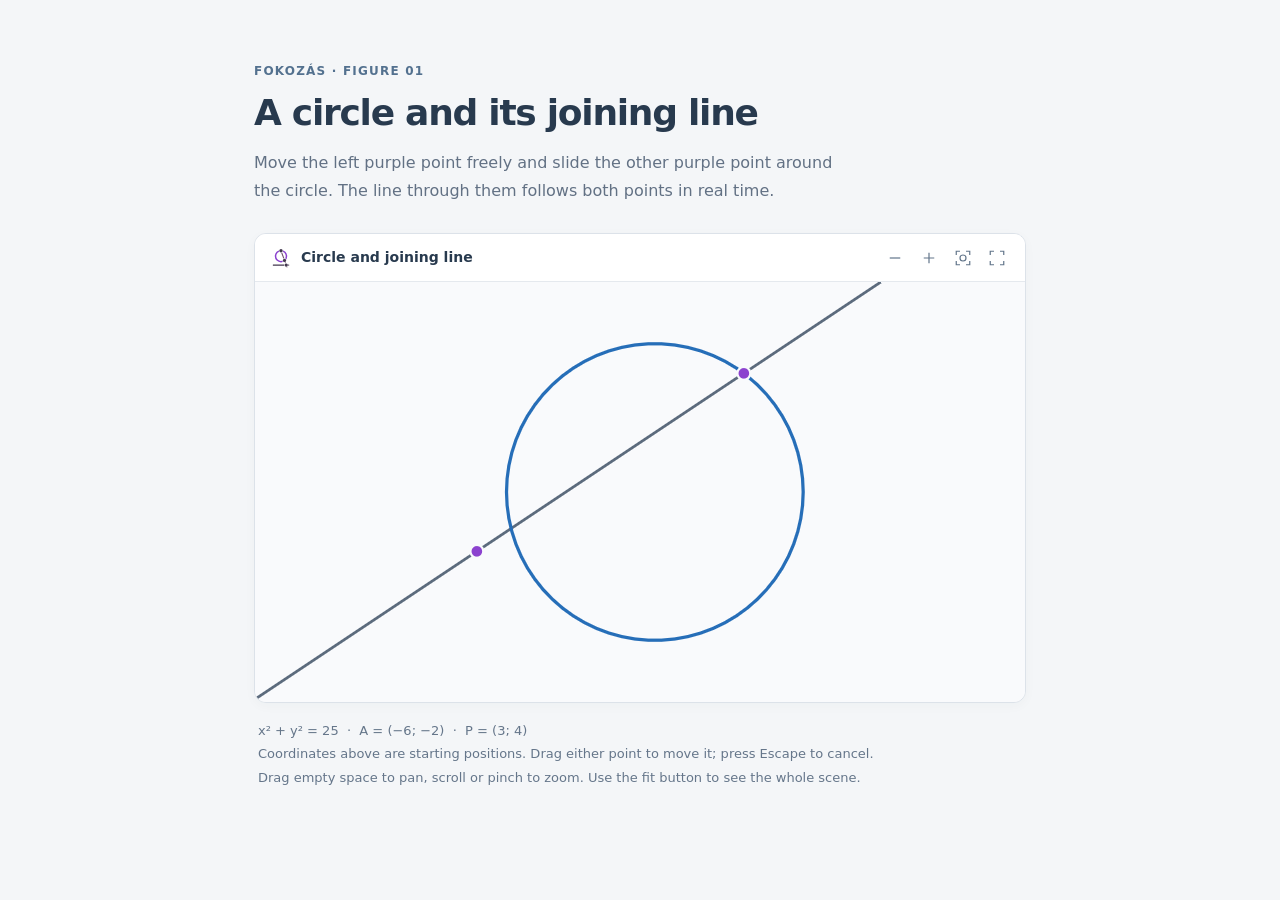
==== commit 139679b9: "Publish current Fokozas website for phone and desktop access" ====
--- a/Fokozas.html
+++ b/Fokozas.html
@@ -4,22 +4,284 @@
   <meta charset="utf-8">
   <meta name="viewport" content="width=device-width, initial-scale=1">
   <title>Fokozás · Geometry figure</title>
-  <script type="application/json" id="fokozas-runtime">{"html": "\u003c!doctype html>\n\u003chtml lang=\"en\">\n\u003chead>\n  \u003cmeta charset=\"utf-8\">\n  \u003cmeta name=\"viewport\" content=\"width=device-width, initial-scale=1\">\n  \u003ctitle>Fokoz\u00e1s\u003c/title>\n  \u003cstyle>\n    html, body { margin: 0; width: 100%; height: 100%; overflow: hidden; background: #f9fafc; }\n    canvas { display: block; width: 100%; height: 100%; touch-action: none; cursor: grab; }\n    canvas.dragging { cursor: grabbing; }\n    canvas:focus { outline: none; }\n    canvas:focus-visible { outline: 2px solid #276db3; outline-offset: -2px; }\n    #error { position: absolute; inset: 1rem 1rem auto; padding: 1rem; background: #fff; color: #912b27; font: 1rem system-ui; }\n    #loading { position: absolute; inset: 50% 0 auto; margin: 0; text-align: center; color: #627184; font: 14px system-ui; }\n  \u003c/style>\n\u003c/head>\n\u003cbody>\n  \u003ccanvas id=\"canvas\" tabindex=\"0\" aria-label=\"Drag the gray point freely or the orange point around the circle. The line through them updates as they move. Drag empty space to pan, scroll to zoom. Escape cancels a drag. Arrow keys pan, plus and minus zoom, Home fits the scene.\">\u003c/canvas>\n  \u003cp id=\"error\" role=\"alert\" hidden>\u003c/p>\n  \u003cp id=\"loading\" role=\"status\">Loading figure\u2026\u003c/p>\n  \u003cscript>\n// Input stays inside this figure's iframe; camera math is shared with Windows.\nfunction initializeViewportNavigation(module) {\n  const canvas = module.canvas;\n  const pointers = new Map();\n  let pointPointer = null;\n  const endPoint = cancel => {\n    if (pointPointer === null) return;\n    pointPointer = null;\n    module._point_drag_end(cancel ? 1 : 0);\n  };\n  const pan = (dx, dy) => module._viewport_pan(dx, dy);\n  const zoom = (factor, x = canvas.clientWidth / 2, y = canvas.clientHeight / 2) => {\n    if (canvas.clientWidth && canvas.clientHeight)\n      module._viewport_zoom(factor, x / canvas.clientWidth, y / canvas.clientHeight);\n  };\n  const position = event => {\n    const rect = canvas.getBoundingClientRect();\n    return {\n      x: (event.clientX - rect.left) * canvas.clientWidth / rect.width,\n      y: (event.clientY - rect.top) * canvas.clientHeight / rect.height\n    };\n  };\n  const gesture = () => {\n    const [a, b] = pointers.values();\n    if (!a) return null;\n    return b ? { x: (a.x + b.x) / 2, y: (a.y + b.y) / 2,\n      distance: Math.hypot(a.x - b.x, a.y - b.y) } : { ...a, distance: 0 };\n  };\n  const cancel = () => {\n    endPoint(true);\n    const ids = [...pointers.keys()];\n    pointers.clear();\n    canvas.classList.remove('dragging');\n    for (const id of ids)\n      if (canvas.hasPointerCapture(id)) canvas.releasePointerCapture(id);\n  };\n  canvas.addEventListener('pointerdown', event => {\n    if ((event.button !== 0 && event.button !== 1) || pointers.size >= 2) return;\n    event.preventDefault();\n    canvas.focus({ preventScroll: true });\n    const p = position(event);\n    if (pointers.size) endPoint(true);\n    else if (event.button === 0 && module._point_drag_begin(p.x, p.y)) pointPointer = event.pointerId;\n    pointers.set(event.pointerId, position(event));\n    canvas.setPointerCapture(event.pointerId);\n    canvas.classList.add('dragging');\n  });\n  canvas.addEventListener('pointermove', event => {\n    if (!pointers.has(event.pointerId)) return;\n    const before = gesture();\n    pointers.set(event.pointerId, position(event));\n    const after = gesture();\n    if (event.pointerId === pointPointer) {\n      const p = position(event);\n      module._point_drag_move(p.x, p.y);\n      return;\n    }\n    pan(after.x - before.x, after.y - before.y);\n    if (before.distance > 0 && after.distance > 0)\n      zoom(after.distance / before.distance, after.x, after.y);\n  });\n  const endPointer = event => {\n    if (event.pointerId === pointPointer) {\n      if (event.type === 'pointerup') {\n        const p = position(event);\n        module._point_drag_move(p.x, p.y);\n      }\n      endPoint(event.type !== 'pointerup');\n    }\n    pointers.delete(event.pointerId);\n    if (canvas.hasPointerCapture(event.pointerId)) canvas.releasePointerCapture(event.pointerId);\n    if (!pointers.size) canvas.classList.remove('dragging');\n  };\n  canvas.addEventListener('pointerup', endPointer);\n  canvas.addEventListener('pointercancel', endPointer);\n  canvas.addEventListener('lostpointercapture', endPointer);\n  canvas.addEventListener('auxclick', event => { if (event.button === 1) event.preventDefault(); });\n  window.addEventListener('blur', cancel);\n  canvas.addEventListener('wheel', event => {\n    event.preventDefault();\n    const unit = event.deltaMode === 1 ? 16 : event.deltaMode === 2 ? canvas.clientHeight : 1;\n    const delta = Math.max(-800, Math.min(800, event.deltaY * unit));\n    const point = position(event);\n    zoom(Math.pow(1.2, -delta / 100), point.x, point.y);\n  }, { passive: false });\n  canvas.addEventListener('keydown', event => {\n    if (event.ctrlKey || event.metaKey || event.altKey) return;\n    switch (event.key) {\n      case 'ArrowLeft': pan(40, 0); break;\n      case 'ArrowRight': pan(-40, 0); break;\n      case 'ArrowUp': pan(0, 40); break;\n      case 'ArrowDown': pan(0, -40); break;\n      case '+': case '=': zoom(1.2); break;\n      case '-': case '_': zoom(1 / 1.2); break;\n      case 'Home': module._viewport_fit(); break;\n      case 'Escape': cancel(); return; // Let the browser also exit fullscreen.\n      default: return;\n    }\n    event.preventDefault();\n  });\n  window.addEventListener('message', event => {\n    if (event.source !== window.parent || event.data?.type !== 'fokozas:navigate') return;\n    switch (event.data.action) {\n      case 'zoom-in': zoom(1.2); break;\n      case 'zoom-out': zoom(1 / 1.2); break;\n      case 'fit': module._viewport_fit(); break;\n    }\n  });\n  // Public readiness signal; the containing page may be on a different origin.\n  window.parent.postMessage({ type: 'fokozas:ready' }, '*');\n}\n\n\u003c/script>\n  \u003cscript>\n    var Module = {\n      canvas: document.getElementById('canvas'),\n      onRuntimeInitialized: function () {\n        document.getElementById('loading').hidden = true;\n        initializeViewportNavigation(Module);\n      },\n      onAbort: function () {\n        document.getElementById('loading').hidden = true;\n        const error = document.getElementById('error');\n        error.textContent = 'The figure could not be loaded. Please reload the page.';\n        error.hidden = false;\n      }\n    };\n  \u003c/script>\n  \u003cscript id=\"mainScript\">\nvar Module=typeof Module!=\"undefined\"?Module:{};var ENVIRONMENT_IS_WEB=true;var ENVIRONMENT_IS_WORKER=false;var programArgs=[];var thisProgram=\"./this.program\";var quit_=(status,toThrow)=>{throw toThrow};var _scriptName=globalThis.document?URL.createObjectURL(new Blob([document.getElementById(\"mainScript\").textContent],{type:\"text/javascript\"})):undefined;var scriptDirectory=\"\";var readAsync,readBinary;if(ENVIRONMENT_IS_WEB||ENVIRONMENT_IS_WORKER){try{scriptDirectory=new URL(\".\",_scriptName).href}catch{}{readAsync=async url=>{var response=await fetch(url,{credentials:\"same-origin\"});if(response.ok){return response.arrayBuffer()}throw new Error(response.status+\" : \"+response.url)}}}else{}var out=console.log.bind(console);var err=console.error.bind(console);var wasmBinary;var ABORT=false;var EXITSTATUS;class EmscriptenEH{}class EmscriptenSjLj extends EmscriptenEH{}class CppException extends EmscriptenEH{constructor(excPtr){super();this.excPtr=excPtr}}var runtimeInitialized=false;function getMemoryBuffer(){return wasmMemory.buffer}function updateMemoryViews(){if(HEAP8?.buffer?.resizable)return;var b=getMemoryBuffer();HEAP8=new Int8Array(b);HEAP16=new Int16Array(b);HEAPU8=new Uint8Array(b);HEAPU16=new Uint16Array(b);HEAP32=new Int32Array(b);HEAPU32=new Uint32Array(b);HEAPF32=new Float32Array(b);HEAPF64=new Float64Array(b)}function preRun(){var preRun=Module[\"preRun\"];if(preRun){if(typeof preRun==\"function\")preRun=[preRun];onPreRuns.push(...preRun)}callRuntimeCallbacks(onPreRuns)}function initRuntime(){runtimeInitialized=true;wasmExports[\"oa\"]()}function postRun(){var postRun=Module[\"postRun\"];if(postRun){if(typeof postRun==\"function\")postRun=[postRun];onPostRuns.push(...postRun)}callRuntimeCallbacks(onPostRuns)}function abort(what){Module[\"onAbort\"]?.(what);what=`Aborted(${what})`;err(what);ABORT=true;what+=\". Build with -sASSERTIONS for more info.\";var e=new WebAssembly.RuntimeError(what);throw e}var wasmBinaryFile;function findWasmBinary(){return base64Decode(\"AGFzbQEAAAAB7QEjYAF/AX9gAX8AYAJ/fwBgBH9/f38AYAAAYAN/f38Bf2ACf38Bf2ADf39/AGAGf39/f39/AGAFf39/f38AYAABf2ABfAF8YAd/f39/f39/AGAFf39/f38Bf2ACfHwBfGACfH8Bf2ACfHwAYAR/f39/AX9gB39/f3x8f38AYAZ/f39/f38Bf2AFf319fX0AYAV/f39/fABgB39/f39/f3wAYAF/AXxgAAF8YAR9fX19AGADfHx/AXxgBn9/f39/fABgAnx/AXxgAXwBf2ADf398AGADfHx8AGAGf398fH9/AGAEf39/[base64]/[base64]/[base64]///[base64]/DQ2AgAgAEHcNUHGABAJAAsgAQstAEGkO0EANgIAIABBGGsQY0GkOygCAEGkO0EANgIAQQFHBEAPC0EAEAIQSAALCgAgABAKGhBkAAssACACRQRAIAAoAgQgASgCBEYPCyAAIAFGBEBBAQ8LIAAoAgQgASgCBBBFRQtUAgF/AX4CQEGUOCgCACIBrSAArUIHfEL4////H4N8IgJC/////w9YBEAgAqciAD8AQRB0TQ0BIAAQFQ0BC0GgO0EwNgIAQX8PC0GUOCAANgIAIAELrAIDAn8CfAR+IwBBIGsiAiQAAkAgAJkiBCABmSIFIAS9IAW9VCIDGyIBvSIGQjSIIgdC/w9RDQAgBSAEIAMbIQACQCAGUA0AIAC9IghCNIgiCUL/D1ENACAJpyAHp2tBwQBOBEAgBCAFoCEBDAILAnwgCEKAgICAgICA8N8AWgRAIAFEAAAAAAAAMBSiIQEgAEQAAAAAAAAwFKIhAEQAAAAAAACwawwBC0QAAAAAAADwPyAGQv/////////[base64]/oKJEpvgQERERgT+goCEFIAAgA6IhBCACRQRAIAQgAyAFokRJVVVVVVXFv6CiIACgDwsgACADIAFEAAAAAAAA4D+iIAQgBaKhoiABoSAERElVVVVVVcU/oqChC5IBAQN8RAAAAAAAAPA/IAAgAKIiAkQAAAAAAADgP6IiA6EiBEQAAAAAAADwPyAEoSADoSACIAIgAiACRJAVyxmgAfo+okR3UcEWbMFWv6CiRExVVVVVVaU/oKIgAiACoiIDIAOiIAIgAkTUOIi+6fqovaJExLG0vZ7uIT6gokStUpyAT36SvqCioKIgACABoqGgoAuWAwIGfAF+AkACQAJAIANBAEwNACAEQQBMDQAgAisDECIJIAIrAwAiCmRFDQAgAisDGCIGIAIrAwgiB2RFDQAgByAKIAmgIgggBqCgvUIBhkL/////////b1YNACAFvSIMQgF9Qv////////8HVCAMQv///////////[base64]/[base64]/QQgQRCEBQaQ7QQA2AgBBOiABQfgLEAAhAEGkOygCAEGkO0EANgIAQQFHBEAgAEG8N0EDEAkACxADIAEQRxAEAAvEAQICfwF8IwBBEGsiASQAAkAgAL1CIIinQf////[base64]/D0kEQCABQf8HayEBDAILIABEAAAAAAAA4H+iIQBB/RcgASABQf0XTxtB/g9rIQEMAQsgAUGBeEoNACAARAAAAAAAAGADoiEAIAFBuHBLBEAgAUHJB2ohAQwBCyAARAAAAAAAAGADoiEAQfBoIAEgAUHwaE0bQZIPaiEBCyAAIAFB/wdqrUI0hr+iC7wBAgF8An8jAEEQayICJAACfCAAvUIgiKdB/////wdxIgNB+8Ok/wNNBEBEAAAAAAAA8D8gA0GewZryA0kNARogAEQAAAAAAAAAABBNDAELIAAgAKEgA0GAgMD/[base64]//[base64]/IAEFIAAoAhQLIgANAAsLIAVFDQAgA0G0OygCACAGa08NACAFKAIYIQggBSAFKAIMIgBHBEAgBSgCCCIBIAA2AgwgACABNgIIDAoLIAUoAhQiAQR/[base64]/NwIAQYg/[base64]/KAIAIgBBAWsiBSACcQRAIAEgAmsgAiAFakEAIABrcWohBAsgBCAGTQ0FQeQ+KAIAIgAEQEHcPigCACIFIARqIgcgBU0NBiAAIAdJDQYLIAQQSiIAIAJHDQEMBwsgBCACayAHcSIEEEoiAiAAKAIAIAAoAgRqRg0DIAIhAAsCQCAAQX9GDQAgBCAGQTBqTw0AQYw/[base64]/NgIAQdA7QYQ/[base64]/IAJB/wFNBEAgAkH4AXFB1DtqIQACf0GsOygCACIBQQEgAkEDdnQiAnFFBEBBrDsgASACcjYCACAADAELIAAoAggLIQEgACADNgIIIAEgAzYCDEEMIQJBCAwBC0EfIQAgAkH///[base64]/[base64]///[base64]/AU0EQCADQfgBcUHUO2ohAAJ/Qaw7KAIAIgFBASADQQN2dCICcUUEQEGsOyABIAJyNgIAIAAMAQsgACgCCAshASAAIAQ2AgggASAENgIMIAQgADYCDCAEIAE2AggMAQtBHyEAIANB////[base64]/QQEgCEEDdnQiByAEcUUEQEGsOyAEIAdyNgIAIAAMAQsgACgCCAshBCAAIAE2AgggBCABNgIMIAEgADYCDCABIAQ2AggLQcA7IAU2AgBBtDsgAzYCAAsgAkEIaiEACyAKQRBqJAAgAAuNAQAgACAAIAAgACAAIABECff9DeE9Aj+iRIiyAXXg70k/oKJEO49otSiCpL+gokRVRIgOVcHJP6CiRH1v6wMS1tS/oKJEVVVVVVVVxT+goiAAIAAgACAARIKSLrHFuLM/okRZAY0bbAbmv6CiRMiKWZzlKgBAoKJESy2KHCc6A8CgokQAAAAAAADwP6CjCxMAIABBlDY2AgAgAEEEahBcIAALBwAgACgCBAssAQF/[base64]/AkAgAEGwP0kNACAAQbDDAE8NACAAQQJrIQQgAEEEayEBQaA/KAIAIgUhAgJAA0ACQCACIgBFDQAgAEGwwwBGDQAgASAAIAAvAQIiAkECdGpGBEAgACAELwEAIAJqOwECDAMLIAAgASAELwEAIgZBAnRqRgRAIAQgAiAGajsBACADRQRAQaA/IAE2AgAgASAALwEAOwEADAQLIAMgAUGwP2tBAnY7AQAMAwUgAC8BAEECdEGwP2ohAiAAIQMMAgsACwsgASAFQbA/[base64]/IAAgAWohBQJAAkAgACgCBCICQQFxDQAgAkECcUUNASAAKAIAIgIgAWohAQJAAkACQCAAIAJrIgBBwDsoAgBHBEAgACgCDCEDIAJB/[base64]/[base64]///[base64]/D3EiA0GyCE0EfCADQf0HTQR8IABEAAAAAAAAAACiBQJ8IACZIgBEAAAAAAAAMEOgRAAAAAAAADDDoCAAoSIBRAAAAAAAAOA/ZARAIAAgAaBEAAAAAAAA8L+gDAELIAAgAaAiAEQAAAAAAADwP6AgACABRAAAAAAAAOC/ZRsLIgCaIAAgAkIAUxsLBSAAC/[base64]/////wdxIgZB+tS9gARNBEAgA0H//z9xQfvDJEYNASAGQfyyi4AETQRAIBhCAFkEQCABIABEAABAVPsh+b+gIgBEMWNiGmG00L2gIhQ5AwAgASAAIBShRDFjYhphtNC9oDkDCEEBIQMMBQsgASAARAAAQFT7Ifk/[base64]/kP6JEAAAAAAAAOEOgRAAAAAAAADjDoCIV/AIhAwJAIAAgFUQAAEBU+yH5v6KgIhQgFUQxY2IaYbTQPaIiFqEiF0QYLURU+yHpv2MEQCADQQFrIQMgFUQAAAAAAADwv6AiFUQxY2IaYbTQPaIhFiAAIBVEAABAVPsh+b+ioCEUDAELIBdEGC1EVPsh6T9kRQ0AIANBAWohAyAVRAAAAAAAAPA/oCIVRDFjYhphtNA9oiEWIAAgFUQAAEBU+yH5v6KgIRQLIAEgFCAWoSIAOQMAAkAgBkEUdiICIAC9QjSIp0H/D3FrQRFIDQAgASAUIBVEAABgGmG00D2iIgChIhcgFURzcAMuihmjO6IgFCAXoSAAoaEiFqEiADkDACACIAC9QjSIp0H/D3FrQTJIBEAgFyEUDAELIAEgFyAVRAAAAC6KGaM7oiIAoSIUIBVEwUkgJZqDezmiIBcgFKEgAKGhIhahIgA5AwALIAEgFCAAoSAWoTkDCAwBCyAGQYCAwP8HTwRAIAEgACAAoSIAOQMAIAEgADkDCEEAIQMMAQsgCUEQaiIDQQhyIQQgGEL/////////B4NCgICAgICAgLDBAIS/IQBBASECA0AgAyAA/[base64]/AkAgEyAHBH9B////BwUgBEUNAUGAgIAICyAEazYCAEEBIQdBAAwBC0EAIQdBAQshBCACQQFqIgIgA0cNAAsLAkAgEg0AQf///wMhAgJAAkAgBkEBaw4CAQACC0H///[base64]/AIiArdEAAAAAAAAcMGiIACg/AI2AgAgA0EBaiEDIAshBgwBCyAA/[base64]/QQQQRCIAQZA1NgIAIABBtDVBxgAQCQALUQEBfCAAIAErAxAgAisDACABKAIAt0QAAAAAAADgP6KhIAErAwgiA6OgOQMAIAAgASsDGCACKwMIIAEoAgS3RAAAAAAAAOA/oqEgA6OgOQMIC0QBAn9BCBBEIQFBpDtBADYCAEHCACABIAAQACEAQaQ7KAIAQaQ7QQA2AgBBAUcEQCAAQYg3QQMQCQALEAMgARBHEAQACwgAQfUSEHAAC3wBAn8gAUH3////B0kEQAJAAkAgAUELTwRAIAFB+P///wdxIgRBCGoQRiEDIAAgBEH4////[base64]////////B1YgB0IAUyAHQv///////////wCDQoCAgICAgIAIfUL/////////7/8AVnJxDQAgAysDACIIvUIBhkL/////////b1YNACADKwMIIgm9QgGGQv////////9vVg0AIAK9IgdCAX1C/v///////wdWIAdCAFMgB0L///////////8Ag0KAgICAgICACH1C/////////+//AFZycQ0AIAQrAwgiAb1CAYZC/////////29WDQAgAEQAAAAAAADwP2ENACABRAAAAAAAAAAAZEUNACAEKwMQIAggBCgCALdEAAAAAAAA4D+ioSIIIAGjoCAIIAJEmpmZmZmZqT9EAAAAAACIw0AgACABIAKjoiIAIABEAAAAAACIw0BkGyAARJqZmZmZmak/YxsiAKIiAqOhIgi9QgGGQv////////[base64]/////////b1YNACAHvSIGQgF9Qv7///////8HViAGQgBTIAZC////////////AINCgICAgICAgAh9Qv/////////v/wBWcnENACACKwMIIgG9QgGGQoCAgICAgIBwWg0AIAMrAwgiCL0iBkIBfUL+////////B1YgBkIAUyAGQv///////////wCDQoCAgICAgIAIfUL/////////7/8AVnJxDQAgAEQAAAAAAAAAAGEgAUQAAAAAAAAAAGFxDQAgAysDECAAIAijoSIAvUIBhkL/////////[base64]/IwBB0ABrIgMkAAJAAn9BASAAKAIEIAEoAgRGDQAaQQAgAUGwMkHgMhBgIgFFDQAaIAIoAgAiBEUNASADQRhqQQBBOPwLACADQQE6AEsgA0F/NgIgIAMgADYCHCADIAE2AhQgA0EBNgJEIAEgA0EUaiAEQQEgASgCACgCHBEDACADKAIsIgBBAUYEQCACIAMoAiQ2AgALIABBAUYLIANB0ABqJAAPCyADQfEVNgIIIANB5wM2AgQgA0H7DjYCAEHuCyADEFIAC50BAQF/[base64]/IwBBEGsiBSQAQQEgACAAQQFNGyIGIAZBD2pBcHEiACAAIAZJGyIAQQ9xRQRAAn9BMCAAQbB/[base64]/QQAhASMAQSBrIgMkAEGgPygCACICRQRAQbw/QYCB9AM2AgBBoD9BvD82AgBBvD8hAgsgBkEDakECdiIHQQFqIQUDQAJAAkACQCACIgBBsMMARgRAQQAhBgwBCyAAQQRqIgZBD3ENASAALwECIgIgBWtBA3FBACACIAVLGyAFaiIEIAJJBEAgACACIARrIgE7AQIgACABQf//A3FBAnRqIgAgBDsBAiAAQQA7AQAgAEEEaiIGQQ9xRQ0BIANBxxo2AgggA0GnATYCBCADQbsPNgIAQe4LIAMQUgALIAIgB00NAiAALwEAIQICQCABRQRAQaA/IAJBAnRBsD9qNgIADAELIAEgAjsBAAsgAEEAOwEACyADQSBqJAAgBgwDCyADQccaNgIYIANBkgE2AhQgA0G7DzYCEEHuCyADQRBqEFIACyAALwEAQQJ0QbA/aiECIAAhAQwACwALCwtvAQF/[base64]///[base64]/YxujIhcgF0QAAAAAAADwP2QboSIXvSIqQiCIp0H/////B3EiBkGAgMD/A08EQEQAAAAAAAAAAEQYLURU+yEJQCAqQgBZGyAqpyAGQYCAwP8Da3JFDQEaRAAAAAAAAAAAIBcgF6GjDAELAnwgBkH////+A00EQEQYLURU+yH5PyAGQYGAgOMDSQ0BGkQHXBQzJqaRPCAXIBcgF6IQWaKhIBehRBgtRFT7Ifk/oAwCCyAqQgBTBEBEGC1EVPsh+T8gF0QAAAAAAADwP6BEAAAAAAAA4D+iIhefIhsgGyAXEFmiRAdcFDMmppG8oKChIhcgF6AMAgtEAAAAAAAA8D8gF6FEAAAAAAAA4D+iIhefIhsgFxBZoiAXIBu9QoCAgIBwg78iFyAXoqEgGyAXoKOgIBegIhcgF6ALC6Ob/AIiBiAGQRhMGyIGIAZBgCBOGyINuCEoIAIgA0QAAAAAAADgP6IiA6EiF0QAAAAAAAAAACAXRAAAAAAAAAAAZBsiIUQAAAAAAADwv6AiF0QAAAAAAAAAACAXRAAAAAAAAAAAZBshIiACIAMgAqAiIyAFGyIkRAAAAAAAAPA/oCElIAQqAgghFCAEKgIEIRUgBCoCACEWAkACQANAIAy4RBgtRFT7IRlAoiAooyEcIAxBAWoiDLhEGC1EVPshGUCiICijIRcCQCAFBEAgFxBUIQMgASsDCCEYIBcQViEXIAErAwAhGSAcEFQhGyAcEFYhHCAYIBigIAAoAgAiBigCBLejRAAAAAAAAPC/[base64]/[base64]/[base64]/[base64]/AoAAAsgACAKIAtqNgIMIAAgBkEYaiIGNgIIIAAgBzYCBCAIRQ0AIAgQQwsgACAGNgIIIAMgIaIiKSAYoCImICagIAAoAgAiCCgCBLejRAAAAAAAAPC/[base64]/[base64]/[base64]/[base64]/[base64]/[base64]/[base64]/AoAAAsgACAKIAtqNgIMIAAgBkEYaiIGNgIIIAAgBzYCBCAIRQ0BIAgQQwwBCyAGIBY4AgggBiAOOAIEIAYgDzgCACAGIBU4AgwgBiAUOAIQIAZDAAAAADgCFCAGQRhqIQYLIAAgBjYCCCAeIAAoAgAiCCgCBLejRAAAAAAAAPC/[base64]/AoAAAsgACAKIAtqNgIMIAAgBkEYaiIGNgIIIAAgBzYCBCAIRQ0AIAgQQwsgACAGNgIIIBogACgCACIIKAIEt6NEAAAAAAAA8L+gtiEQIB8gCCgCALejRAAAAAAAAPC/[base64]/oLYhECAcICKiIBmgIhggGKAgCCgCALejRAAAAAAAAPC/[base64]/[base64]/[base64]/[base64]/AoAAAsgACAKIAtqNgIMIAAgBkEYaiIGNgIIIAAgBzYCBCAIRQ0BIAgQQwwBCyAGIBY4AgggBiAOOAIEIAYgDzgCACAGIBU4AgwgBiAUOAIQIAZDAAAAADgCFCAGQRhqIQYLIAAgBjYCCCAeIAAoAgAiCCgCBLejRAAAAAAAAPC/[base64]/AoAAAsgACAKIAtqNgIMIAAgBkEYaiIGNgIIIAAgBzYCBCAIRQ0AIAgQQwsgACAGNgIIIAMgACgCACIIKAIEt6NEAAAAAAAA8L+gtiEQIBcgCCgCALejRAAAAAAAAPC/[base64]/oLYhECAcICWiIBmgIgMgA6AgCCgCALejRAAAAAAAAPC/[base64]////////9vVg0AIAq9QgGGQoCAgICAgIBwWg0AIAJBkDooAgBBqDooAgBBiAFsaiIDKQOAATcDOCACIAMpA3g3AzACQAJAAkAgAy0AIEEBRgRAIAMrAwgiACADKwMQIgcQSyILvSIMQgF9Qv7///////8HViAMQgBTIAxC////////////AINCgICAgICAgAh9Qv/////////v/wBWcnENBCAIIAogB0QAAAAAAAAAAGIiBBsgACALoyIBIAcgC6MiACAEGyABIAiiIAogAKKgIAMrAxggC6OgoqEiAL1CAYZC/////////[base64]/IQAgAy0AWEEBRw0BIANBKGoiBisDACIARAAAAAAAAAAAYQ0DIAMrA3AiB0QAAAAAAAAAAGENAyADKwNgIAejIAMrAziaIAAgAKAiAKMiAaEiCyADKwNoIAejIAMrA0iaIACjIgChIgcQSyEJIAggAaEiASAKIAChIgAQSyEIIAm9IgxCAX1C/v///////wdWIAxCAFMgDEL///////////8Ag0KAgICAgICACH1C/////////+//AFZycQ0DIAi9QgGGQv////////9vVg0DIAggCUQR6i2BmZdxPaJlDQMgA0HgAGohBCACAnwgCyAJoyIKIAEgCKMiC6IgByAJoyIJIAAgCKMiB6KgIgBEAAAAAAAAAABmBEAgCiAARAAAAAAAAPA/[base64]////////9vVg0BIAogAKO9QgGGQv////////[base64]/[base64]/NwNwIAFCgICAgICAgIBANwNoIAFCgICAgICAgIxANwNgIAQgAhBzIABB0AAQRiIENgIAIAAgBEHQAGoiAjYCCCAEQcgaQdAA/[base64]/NwNQIABCmrPm+4OpuL0/NwNIIABCgICAgICAgIzAADcDQCAAQoCAgICAgICMwAA3AzggAEKAgICAgICAjEA3AzAgAEKAgICAgICAjkA3AyggACACNgIcIAFBkAFqJAALEgAgACABEFciAEH8NjYCACAAC6JHBA1/[base64]///////8HViAoQgBTIChC////////////AINCgICAgICAgAh9Qv/////////v/wBWcnENACAMKwMQIhm9QgGGQv////////9vVg0AIBkgF6MiHL1CAYZC/////////29WDQAgISAEt0QAAAAAAADgP6IiHyAYoyIgoCEZICEgIKEhHiAcIBsgF6MiIJqiIRsCQCAdmiAXoyIdRAAAAAAAAAAAYQRAIBsgHmZFDQIgGSAbZkUNAkQAAAAAAADw/yEXRAAAAAAAAPB/IRkMAQsgGSAboSAdoyIZIB4gG6EgHaMiHiAZIB5jIgQbIhdEAAAAAAAA8P8gF0QAAAAAAADw/2QbIhcgHiAZIAQbIhlEAAAAAAAA8H8gGUQAAAAAAADwf2MbIhllRQ0BCyAaIAq3RAAAAAAAAOA/[base64]/[base64]/[base64]/AoAAAsgBSAGIAtqNgKcASAFIARBGGoiBDYCmAEgBSAJNgKUASAHRQ0BIAcQQwwBCyAEIBU4AgggBCAROAIEIAQgEjgCACAEIBQ4AgwgBCATOAIQIAQgFjgCFCAEQRhqIQQLIAUgBDYCmAEgICAKKAIEt6NEAAAAAAAA8L+gtiERICEgCigCALejRAAAAAAAAPC/[base64]/[base64]/[base64]/[base64]/[base64]/AoAAAsgBSAGIAtqNgKcASAFIARBGGoiBDYCmAEgBSAJNgKUASAHRQ0BIAcQQwwBCyAEIBU4AgggBCAROAIEIAQgEjgCACAEIBQ4AgwgBCATOAIQIARDAAAAADgCFCAEQRhqIQQLIAUgBDYCmAEgIyAKKAIEt6NEAAAAAAAA8L+gtiERICIgCigCALejRAAAAAAAAPC/[base64]/[base64]/AoAAAsgBSAGIAtqNgKcASAFIARBGGoiBDYCmAEgBSAJNgKUASAHRQ0BIAcQQwwBCyAEIBU4AgggBCAROAIEIAQgEjgCACAEIBQ4AgwgBCATOAIQIARDAAAAADgCFCAEQRhqIQQLIAUgBDYCmAEgICAKKAIEt6NEAAAAAAAA8L+gtiERICEgCigCALejRAAAAAAAAPC/[base64]/[base64]/[base64]/[base64]/[base64]/v///////wdWIChCAFMgKEL///////////8Ag0KAgICAgICACH1C/////////+//AFZycQ0AIAUgGyACKwMQoSACKwMIIhiiIAIoAgC3RAAAAAAAAOA/oqAiGzkDgAEgBSAYIBcgAisDGKGiIAIoAgS3RAAAAAAAAOA/[base64]/////////29WDQAgDCsDCCADoyIDvUIBhkKAgICAgICAcFoNACACKwMQIRwgAigCACEKIAIrAwghGCACKwMYISAgAigCBCEHQaQ7QQA2AgAgBSAYIAMgIKGiIAe3RAAAAAAAAOA/[base64]/[base64]/[base64]/[base64]/[base64]/////////b1YNACADKwMIIgu9QgGGQv////////[base64]/oqA5AzAgAiABIAIrAxggBisDGKGiIAYoAgS3RAAAAAAAAOA/[base64]/[base64]/[base64]/NwOwASAAQQA6AKgBIABBADoAkAEgAEEBNgKIASAAQoCAgICAgID4PzcDgAEgAEIANwPAASAAQoCAgICAgICAwAA3A4gCIABCgICAgICAgPg/[base64]/[base64]/NzEw+cT2KPuxRuD4AAIA/AAAAAAAALkAAAAAAAAA0QAAAAAAAABRA9ihcP5qZmT7sUTg+AACAPwAAAAAAAD7AAAAAAACARkAAAAAAAIBWwOxRuD49Ctc+SOH6PgAAgD8AAAAAAAD8PwAAAAAAAPA/AEHmGwsC8D8AQfYbC/EVOcCamRk+9ijcPuxROD8AAIA/AAAAAAAAAkADAAAABAAAAAQAAAAGAAAAg/miAERObgD8KRUA0VcnAN009QBi28AAPJmVAEGQQwBjUf4Au96rALdhxQA6biQA0k1CAEkG4AAJ6i4AHJLRAOsd/[base64]/dABlX0QClPgUABQf/ADN+PwDCMugAmE/eALt9MgAmPcMAHmvvAJ/4XgA1HzoAf/LKAPGHHQB8kCEAaiR8ANVu+gAwLXcAFTtDALUUxgDDGZ0ArcTCACxNQQAMAF0Ahn1GAONxLQCbxpoAM2IAALTSfAC0p5cAN1XVANc+9gCjEBgATXb8AGSdKgBw16sAY3z4AHqwVwAXFecAwElWADvW2QCnhDgAJCPLANaKdwBaVCMAAB+5APEKGwAZzt8AnzH/AGYeagCZV2EArPtHAH5/2AAiZbcAMuiJAOa/YADvxM0AbDYJAF0/1AAW3tcAWDveAN6bkgDSIigAKIboAOJYTQDGyjIACOMWAOB9ywAXwFAA8x2nABjgWwAuEzQAgxJiAINIAQD1jlsArbB/AB7p8gBISkMAEGfTAKrd2ACuX0IAamHOAAoopADTmbQABqbyAFx3fwCjwoMAYTyIAIpzeACvjFoAb9e9AC2mYwD0v8sAjYHvACbBZwBVykUAytk2ACio0gDCYY0AEsl3AAQmFAASRpsAxFnEAMjFRABNspEAABfzANRDrQApSeUA/dUQAAC+/AAelMwAcM7uABM+9QDs8YAAs+fDAMf4KACTBZQAwXE+AC4JswALRfMAiBKcAKsgewAutZ8AR5LCAHsyLwAMVW0AcqeQAGvnHwAxy5YAeRZKAEF54gD034kA6JSXAOLmhACZMZcAiO1rAF9fNgC7/Q4ASJq0AGekbABxckIAjV0yAJ8VuAC85QkAjTElAPd0OQAwBRwADQwBAEsIaAAs7lgAR6qQAHTnAgC91iQA932mAG5IcgCfFu8AjpSmALSR9gDRU1EAzwryACCYMwD1S34AsmNoAN0+XwBAXQMAhYl/AFVSKQA3ZMAAbdgQADJIMgBbTHUATnHUAEVUbgALCcEAKvVpABRm1QAnB50AXQRQALQ72wDqdsUAh/kXAElrfQAdJ7oAlmkpAMbMrACtFFQAkOJqAIjZiQAsclAABKS+AHcHlADzMHAAAPwnAOpxqABmwkkAZOA9AJfdgwCjP5cAQ5T9AA2GjAAxQd4AkjmdAN1wjAAXt+cACN87ABU3KwBcgKAAWoCTABARkgAP6NgAbICvANv/SwA4kA8AWRh2AGKlFQBhy7sAx4m5ABBAvQDS8gQASXUnAOu29gDbIrsAChSqAIkmLwBkg3YACTszAA6UGgBROqoAHaPCAK/trgBcJhIAbcJNAC16nADAVpcAAz+DAAnw9gArQIwAbTGZADm0BwAMIBUA2MNbAPWSxADGrUsATsqlAKc3zQDmqTYAq5KUAN1CaAAZY94AdozvAGiLUgD82zcArqGrAN8VMQAArqEADPvaAGRNZgDtBbcAKWUwAFdWvwBH/[base64]/XLwA0N5tAJDHHwAq27YAoyU6AACvmgCtU5MAtlcEACkttABLgH4A2genAHaqDgB7WaEAFhIqANy3LQD65f0Aidv+AIm+/QDkdmwABqn8AD6AcACFbhUA/Yf/ACg+BwBhZzMAKhiGAE296gCz568Aj21uAJVnOQAxv1sAhNdIADDfFgDHLUMAJWE1AMlwzgAwy7gAv2z9AKQAogAFbOQAWt2gACFvRwBiEtIAuVyEAHBhSQBrVuAAmVIBAFBVNwAe1bcAM/HEABNuXwBdMOQAhS6pAB2ywwChMjYACLekAOqx1AAW9yEAj2nkACf/dwAMA4AAjUAtAE/NoAAgpZkAs6LTAC9dCgC0+UIAEdrLAH2+0ACb28EAqxe9AMqigQAIalwALlUXACcAVQB/FPAA4QeGABQLZACWQY0Ah77eANr9KgBrJbYAe4k0AAXz/gC5v54AaGpPAEoqqABPxFoALfi8ANdamAD0x5UADU2NACA6pgCkV18AFD+xAIA4lQDMIAEAcd2GAMnetgC/YPUATWURAAEHawCMsKwAssDQAFFVSAAe+w4AlXLDAKMGOwDAQDUABtx7AOBFzABOKfoA1srIAOjzQQB8ZN4Am2TYANm+MQCkl8MAd1jUAGnjxQDw2hMAujo8AEYYRgBVdV8A0r31AG6SxgCsLl0ADkTtABw+QgBhxIcAKf3pAOfW8wAifMoAb5E1AAjgxQD/140AbmriALD9xgCTCMEAfF10AGutsgDNbp0APnJ7AMYRagD3z6kAKXPfALXJugC3AFEA4rINAHS6JADlfWAAdNiKAA0VLACBGAwAfmaUAAEpFgCfenYA/f2+AFZF7wDZfjYA7NkTAIu6uQDEl/[base64]/[base64]/[base64]/WAJbdYQAWNgIAxDqfAIOioQBy7W0AOY16AIK4qQBrMlwARidbAAA07QDSAHcA/PRVAAFZTQDgcYAAQfMxC50GQPsh+T8AAAAALUR0PgAAAICYRvg8AAAAYFHMeDsAAACAgxvwOQAAAEAgJXo4AAAAgCKC4zYAAAAAHfNpNSAaAAA8GQAA/[base64]\")}function getBinarySync(file){if(ArrayBuffer.isView(file)){return file}if(readBinary){return readBinary(file)}throw\"both async and sync fetching of the wasm failed\"}async function getWasmBinary(binaryFile){return getBinarySync(binaryFile)}async function instantiateArrayBuffer(binaryFile,imports){try{var binary=await getWasmBinary(binaryFile);var instance=await WebAssembly.instantiate(binary,imports);return instance}catch(reason){err(`failed to asynchronously prepare wasm: ${reason}`);abort(reason)}}async function instantiateAsync(binary,binaryFile,imports){return instantiateArrayBuffer(binaryFile,imports)}function getWasmImports(){var imports={a:wasmImports};return imports}async function createWasm(){function receiveInstance(instance){wasmExports=instance.exports;assignWasmExports(wasmExports);updateMemoryViews();return wasmExports}function receiveInstantiationResult(result){return receiveInstance(result[\"instance\"])}var info=getWasmImports();var instantiateWasm=Module[\"instantiateWasm\"];if(instantiateWasm){return new Promise(resolve=>{instantiateWasm(info,inst=>resolve(receiveInstance(inst)))})}wasmBinaryFile??=findWasmBinary();var result=await instantiateAsync(wasmBinary,wasmBinaryFile,info);var exports=receiveInstantiationResult(result);return exports}class ExitStatus{name=\"ExitStatus\";constructor(status){this.message=`Program terminated with exit(${status})`;this.status=status}}var HEAP8;var callRuntimeCallbacks=callbacks=>{while(callbacks.length>0){callbacks.shift()(Module)}};var onPostRuns=[];var onPreRuns=[];var base64Decode=b64=>{var b1,b2,i=0,j=0,bLength=b64.length;var output=new Uint8Array((bLength*3>>2)-(b64[bLength-2]==\"=\")-(b64[bLength-1]==\"=\"));for(;i\u003cbLength;i+=4,j+=3){b1=base64ReverseLookup[b64.charCodeAt(i+1)];b2=base64ReverseLookup[b64.charCodeAt(i+2)];output[j]=base64ReverseLookup[b64.charCodeAt(i)]\u003c\u003c2|b1>>4;output[j+1]=b1\u003c\u003c4|b2>>2;output[j+2]=b2\u003c\u003c6|base64ReverseLookup[b64.charCodeAt(i+3)]}return output};var noExitRuntime=true;var stackRestore=val=>__emscripten_stack_restore(val);var stackSave=()=>_emscripten_stack_get_current();var exceptionCaught=[];var uncaughtExceptionCount=0;var ___cxa_begin_catch=ptr=>{var info=new ExceptionInfo(ptr);if(!info.get_caught()){info.set_caught(true);uncaughtExceptionCount--}info.set_rethrown(false);exceptionCaught.push(info);return ___cxa_get_exception_ptr(ptr)};var exceptionLast=null;var ___cxa_end_catch=()=>{_setThrew(0,0);var info=exceptionCaught.pop();___cxa_decrement_exception_refcount(info.excPtr);exceptionLast=null};var HEAPU32;class ExceptionInfo{constructor(excPtr){this.excPtr=excPtr;this.ptr=excPtr-24}set_type(type){HEAPU32[this.ptr+4>>2]=type}get_type(){return HEAPU32[this.ptr+4>>2]}set_destructor(destructor){HEAPU32[this.ptr+8>>2]=destructor}get_destructor(){return HEAPU32[this.ptr+8>>2]}set_caught(caught){caught=caught?1:0;HEAP8[this.ptr+12]=caught}get_caught(){return HEAP8[this.ptr+12]!=0}set_rethrown(rethrown){rethrown=rethrown?1:0;HEAP8[this.ptr+13]=rethrown}get_rethrown(){return HEAP8[this.ptr+13]!=0}init(type,destructor){this.set_adjusted_ptr(0);this.set_type(type);this.set_destructor(destructor)}set_adjusted_ptr(adjustedPtr){HEAPU32[this.ptr+16>>2]=adjustedPtr}get_adjusted_ptr(){return HEAPU32[this.ptr+16>>2]}}var setTempRet0=val=>__emscripten_tempret_set(val);var findMatchingCatch=args=>{var thrown=exceptionLast?.excPtr;if(!thrown){setTempRet0(0);return 0}var info=new ExceptionInfo(thrown);info.set_adjusted_ptr(thrown);var thrownType=info.get_type();if(!thrownType){setTempRet0(0);return thrown}for(var caughtType of args){if(!caughtType||caughtType===thrownType){break}var adjusted_ptr_addr=info.ptr+16;if(___cxa_can_catch(caughtType,thrownType,adjusted_ptr_addr)){setTempRet0(caughtType);return thrown}}setTempRet0(thrownType);return thrown};var ___cxa_find_matching_catch_2=()=>findMatchingCatch([]);var ___cxa_find_matching_catch_3=arg0=>findMatchingCatch([arg0]);var __Unwind_RaiseException=ex=>{throw ex};var ___cxa_rethrow=()=>{if(!exceptionCaught.length){abort(\"no exception to throw\")}var info=exceptionCaught.at(-1);var ptr=info.excPtr;info.set_rethrown(true);info.set_caught(false);uncaughtExceptionCount++;___cxa_increment_exception_refcount(ptr);ptr=exceptionLast=new CppException(ptr);__Unwind_RaiseException(ptr)};var ___cxa_throw=(ptr,type,destructor)=>{var info=new ExceptionInfo(ptr);info.init(type,destructor);___cxa_increment_exception_refcount(ptr);ptr=exceptionLast=new CppException(ptr);uncaughtExceptionCount++;__Unwind_RaiseException(ptr)};var __Unwind_Resume=ex=>{throw ex};var ___resumeException=ptr=>{ptr=exceptionLast??=new CppException(ptr);__Unwind_Resume(ptr)};var __abort_js=()=>abort(\"\");var _emscripten_get_device_pixel_ratio=()=>devicePixelRatio;var UTF8Decoder=globalThis.TextDecoder&&new TextDecoder;var findStringEnd=(heapOrArray,idx,maxBytesToRead,ignoreNul)=>{var maxIdx=idx+maxBytesToRead;if(ignoreNul)return maxIdx;while(heapOrArray[idx]&&!(idx>=maxIdx))++idx;return idx};var UTF8ArrayToString=(heapOrArray,idx=0,maxBytesToRead,ignoreNul)=>{var endPtr=findStringEnd(heapOrArray,idx,maxBytesToRead,ignoreNul);if(endPtr-idx>16&&heapOrArray.buffer&&UTF8Decoder){return UTF8Decoder.decode(heapOrArray.subarray(idx,endPtr))}var str=\"\";while(idx\u003cendPtr){var u0=heapOrArray[idx++];if(!(u0&128)){str+=String.fromCharCode(u0);continue}var u1=heapOrArray[idx++]&63;if((u0&224)==192){str+=String.fromCharCode((u0&31)\u003c\u003c6|u1);continue}var u2=heapOrArray[idx++]&63;if((u0&240)==224){u0=(u0&15)\u003c\u003c12|u1\u003c\u003c6|u2}else{u0=(u0&7)\u003c\u003c18|u1\u003c\u003c12|u2\u003c\u003c6|heapOrArray[idx++]&63}if(u0\u003c65536){str+=String.fromCharCode(u0)}else{var ch=u0-65536;str+=String.fromCharCode(55296|ch>>10,56320|ch&1023)}}return str};var HEAPU8;var UTF8ToString=(ptr,maxBytesToRead,ignoreNul)=>ptr?UTF8ArrayToString(HEAPU8,ptr,maxBytesToRead,ignoreNul):\"\";var maybeCStringToJsString=cString=>cString>2?UTF8ToString(cString):cString;var specialHTMLTargets=[0,document,window];var findEventTarget=target=>{target=maybeCStringToJsString(target);var domElement=specialHTMLTargets[target]||document.querySelector(target);return domElement};var getBoundingClientRect=e=>specialHTMLTargets.indexOf(e)\u003c0?e.getBoundingClientRect():{left:0,top:0};var HEAPF64;var _emscripten_get_element_css_size=(target,width,height)=>{target=findEventTarget(target);if(!target)return-4;var rect=getBoundingClientRect(target);HEAPF64[width>>3]=rect.width;HEAPF64[height>>3]=rect.height;return 0};var wasmTableMirror=[];var getWasmTableEntry=funcPtr=>{var func=wasmTableMirror[funcPtr];if(!func){wasmTableMirror[funcPtr]=func=wasmTable.get(funcPtr)}return func};var _emscripten_request_animation_frame_loop=(cb,userData)=>{function tick(timeStamp){if(getWasmTableEntry(cb)(timeStamp,userData)){requestAnimationFrame(tick)}}return requestAnimationFrame(tick)};var getHeapMax=()=>2147483648;var alignMemory=(size,alignment)=>Math.ceil(size/alignment)*alignment;var growMemory=size=>{var oldHeapSize=wasmMemory.buffer.byteLength;var pages=(size-oldHeapSize+65535)/65536|0;try{wasmMemory.grow(pages);updateMemoryViews();return 1}catch(e){}};var _emscripten_resize_heap=requestedSize=>{var oldSize=HEAPU8.length;requestedSize>>>=0;var maxHeapSize=getHeapMax();if(requestedSize>maxHeapSize){return false}for(var cutDown=1;cutDown\u003c=4;cutDown*=2){var overGrownHeapSize=oldSize*(1+.2/cutDown);overGrownHeapSize=Math.min(overGrownHeapSize,requestedSize+100663296);var newSize=Math.min(maxHeapSize,alignMemory(Math.max(requestedSize,overGrownHeapSize),65536));var replacement=growMemory(newSize);if(replacement){return true}}return false};var findCanvasEventTarget=findEventTarget;var _emscripten_set_canvas_element_size=(target,width,height)=>{var canvas=findCanvasEventTarget(target);if(!canvas)return-4;canvas.width=width;canvas.height=height;return 0};var JSEvents={removeAllEventListeners(){while(JSEvents.eventHandlers.length){JSEvents._removeHandler(JSEvents.eventHandlers.length-1)}JSEvents.deferredCalls=[]},inEventHandler:0,deferredCalls:[],deferCall(targetFunction,precedence,argsList){function arraysHaveEqualContent(arrA,arrB){if(arrA.length!=arrB.length)return false;for(var i=0;i\u003carrA.length;i++){if(arrA[i]!=arrB[i])return false}return true}for(var call of JSEvents.deferredCalls){if(call.targetFunction==targetFunction&&arraysHaveEqualContent(call.argsList,argsList)){return}}JSEvents.deferredCalls.push({targetFunction,precedence,argsList});JSEvents.deferredCalls.sort((x,y)=>x.precedence-y.precedence)},removeDeferredCalls(targetFunction){JSEvents.deferredCalls=JSEvents.deferredCalls.filter(call=>call.targetFunction!=targetFunction)},canPerformEventHandlerRequests(){if(navigator.userActivation){return navigator.userActivation.isActive}return JSEvents.inEventHandler&&JSEvents.currentEventHandler.allowsDeferredCalls},runDeferredCalls(){if(!JSEvents.canPerformEventHandlerRequests()){return}var deferredCalls=JSEvents.deferredCalls;JSEvents.deferredCalls=[];for(var call of deferredCalls){call.targetFunction(...call.argsList)}},eventHandlers:[],removeAllHandlersOnTarget:(target,eventTypeString)=>{for(var i=0;i\u003cJSEvents.eventHandlers.length;++i){if(JSEvents.eventHandlers[i].target==target&&(!eventTypeString||eventTypeString==JSEvents.eventHandlers[i].eventTypeString)){JSEvents._removeHandler(i--)}}},_removeHandler(i){var h=JSEvents.eventHandlers[i];h.target.removeEventListener(h.eventTypeString,h.eventListenerFunc,h.useCapture);JSEvents.eventHandlers.splice(i,1)},registerOrRemoveHandler(eventHandler){if(!eventHandler.target){return-4}if(eventHandler.callbackfunc){eventHandler.eventListenerFunc=function(event){++JSEvents.inEventHandler;JSEvents.currentEventHandler=eventHandler;JSEvents.runDeferredCalls();eventHandler.handlerFunc(event);JSEvents.runDeferredCalls();--JSEvents.inEventHandler};eventHandler.target.addEventListener(eventHandler.eventTypeString,eventHandler.eventListenerFunc,eventHandler.useCapture);JSEvents.eventHandlers.push(eventHandler)}else{for(var i=0;i\u003cJSEvents.eventHandlers.length;++i){if(JSEvents.eventHandlers[i].target==eventHandler.target&&JSEvents.eventHandlers[i].eventTypeString==eventHandler.eventTypeString){JSEvents._removeHandler(i--)}}}return 0},removeSingleHandler(eventHandler){let success=false;for(let i=0;i\u003cJSEvents.eventHandlers.length;++i){const handler=JSEvents.eventHandlers[i];if(handler.target===eventHandler.target&&handler.eventTypeId===eventHandler.eventTypeId&&handler.callbackfunc===eventHandler.callbackfunc&&handler.userData===eventHandler.userData){JSEvents._removeHandler(i--);success=true}}return success?0:-5},getNodeNameForTarget(target){if(target==window)return\"#window\";if(target==screen)return\"#screen\";return target?.nodeName??\"\"},fullscreenEnabled(){return document.fullscreenEnabled??document.webkitFullscreenEnabled}};var GLctx;var webgl_enable_WEBGL_draw_instanced_base_vertex_base_instance=ctx=>!!(ctx.dibvbi=ctx.getExtension(\"WEBGL_draw_instanced_base_vertex_base_instance\"));var webgl_enable_WEBGL_multi_draw_instanced_base_vertex_base_instance=ctx=>!!(ctx.mdibvbi=ctx.getExtension(\"WEBGL_multi_draw_instanced_base_vertex_base_instance\"));var webgl_enable_EXT_polygon_offset_clamp=ctx=>!!(ctx.extPolygonOffsetClamp=ctx.getExtension(\"EXT_polygon_offset_clamp\"));var webgl_enable_EXT_clip_control=ctx=>!!(ctx.extClipControl=ctx.getExtension(\"EXT_clip_control\"));var webgl_enable_WEBGL_polygon_mode=ctx=>!!(ctx.webglPolygonMode=ctx.getExtension(\"WEBGL_polygon_mode\"));var webgl_enable_WEBGL_multi_draw=ctx=>!!(ctx.multiDrawWebgl=ctx.getExtension(\"WEBGL_multi_draw\"));var getEmscriptenSupportedExtensions=ctx=>{var supportedExtensions=[\"EXT_color_buffer_float\",\"EXT_conservative_depth\",\"EXT_disjoint_timer_query_webgl2\",\"EXT_texture_norm16\",\"NV_shader_noperspective_interpolation\",\"WEBGL_clip_cull_distance\",\"EXT_clip_control\",\"EXT_color_buffer_half_float\",\"EXT_depth_clamp\",\"EXT_float_blend\",\"EXT_polygon_offset_clamp\",\"EXT_texture_compression_bptc\",\"EXT_texture_compression_rgtc\",\"EXT_texture_filter_anisotropic\",\"KHR_parallel_shader_compile\",\"OES_texture_float_linear\",\"WEBGL_blend_func_extended\",\"WEBGL_compressed_texture_astc\",\"WEBGL_compressed_texture_etc\",\"WEBGL_compressed_texture_etc1\",\"WEBGL_compressed_texture_s3tc\",\"WEBGL_compressed_texture_s3tc_srgb\",\"WEBGL_debug_renderer_info\",\"WEBGL_debug_shaders\",\"WEBGL_lose_context\",\"WEBGL_multi_draw\",\"WEBGL_polygon_mode\"];return ctx.getSupportedExtensions()?.filter(ext=>supportedExtensions.includes(ext))??[]};var HEAP32;var GL={counter:1,buffers:[],programs:[],framebuffers:[],renderbuffers:[],textures:[],shaders:[],vaos:[],contexts:[],offscreenCanvases:{},queries:[],samplers:[],transformFeedbacks:[],syncs:[],stringCache:{},stringiCache:{},unpackAlignment:4,unpackRowLength:0,recordError:errorCode=>{if(!GL.lastError){GL.lastError=errorCode}},getNewId:table=>{var ret=GL.counter++;for(var i=table.length;i\u003cret;i++){table[i]=null}return ret},genObject:(n,buffers,createFunction,objectTable)=>{for(var i=0;i\u003cn;i++){var buffer=GLctx[createFunction]();var id=buffer&&GL.getNewId(objectTable);if(buffer){buffer.name=id;objectTable[id]=buffer}else{GL.recordError(1282)}HEAP32[buffers+i*4>>2]=id}},getSource:(shader,count,string,length)=>{var source=\"\";for(var i=0;i\u003ccount;++i){var len=length?HEAPU32[length+i*4>>2]:undefined;source+=UTF8ToString(HEAPU32[string+i*4>>2],len)}return source},createContext:(canvas,webGLContextAttributes)=>{if(!canvas.getContextSafariWebGL2Fixed){canvas.getContextSafariWebGL2Fixed=canvas.getContext;function fixedGetContext(ver,attrs){var gl=canvas.getContextSafariWebGL2Fixed(ver,attrs);return ver==\"webgl\"==gl instanceof WebGLRenderingContext?gl:null}canvas.getContext=fixedGetContext}var ctx=canvas.getContext(\"webgl2\",webGLContextAttributes);if(!ctx)return 0;var handle=GL.registerContext(ctx,webGLContextAttributes);return handle},registerContext:(ctx,webGLContextAttributes)=>{var handle=GL.getNewId(GL.contexts);var context={handle,attributes:webGLContextAttributes,version:webGLContextAttributes.majorVersion,GLctx:ctx};if(ctx.canvas)ctx.canvas.GLctxObject=context;GL.contexts[handle]=context;if(typeof webGLContextAttributes.enableExtensionsByDefault==\"undefined\"||webGLContextAttributes.enableExtensionsByDefault){GL.initExtensions(context)}return handle},makeContextCurrent:contextHandle=>{GL.currentContext=GL.contexts[contextHandle];Module[\"ctx\"]=GLctx=GL.currentContext?.GLctx;return!(contextHandle&&!GLctx)},getContext:contextHandle=>GL.contexts[contextHandle],deleteContext:contextHandle=>{if(GL.currentContext===GL.contexts[contextHandle]){GL.currentContext=null}if(typeof JSEvents==\"object\"){JSEvents.removeAllHandlersOnTarget(GL.contexts[contextHandle].GLctx.canvas)}if(GL.contexts[contextHandle]?.GLctx.canvas){GL.contexts[contextHandle].GLctx.canvas.GLctxObject=undefined}GL.contexts[contextHandle]=null},initExtensions:context=>{context||=GL.currentContext;if(context.initExtensionsDone)return;context.initExtensionsDone=true;var GLctx=context.GLctx;webgl_enable_WEBGL_multi_draw(GLctx);webgl_enable_EXT_polygon_offset_clamp(GLctx);webgl_enable_EXT_clip_control(GLctx);webgl_enable_WEBGL_polygon_mode(GLctx);webgl_enable_WEBGL_draw_instanced_base_vertex_base_instance(GLctx);webgl_enable_WEBGL_multi_draw_instanced_base_vertex_base_instance(GLctx);if(context.version>=2){GLctx.disjointTimerQueryExt=GLctx.getExtension(\"EXT_disjoint_timer_query_webgl2\")}if(context.version\u003c2||!GLctx.disjointTimerQueryExt){GLctx.disjointTimerQueryExt=GLctx.getExtension(\"EXT_disjoint_timer_query\")}for(var ext of getEmscriptenSupportedExtensions(GLctx)){if(!ext.includes(\"lose_context\")&&!ext.includes(\"debug\")){GLctx.getExtension(ext)}}}};var registerWebGlEventCallback=(target,userData,useCapture,callbackfunc,eventTypeId,eventTypeString,targetThread)=>{var webGlEventHandlerFunc=e=>{if(getWasmTableEntry(callbackfunc)(eventTypeId,0,userData))e.preventDefault()};var eventHandler={target:findEventTarget(target),eventTypeString,eventTypeId,userData,callbackfunc,handlerFunc:webGlEventHandlerFunc,useCapture};JSEvents.registerOrRemoveHandler(eventHandler)};var _emscripten_set_webglcontextlost_callback_on_thread=(target,userData,useCapture,callbackfunc,targetThread)=>{registerWebGlEventCallback(target,userData,useCapture,callbackfunc,31,\"webglcontextlost\",targetThread);return 0};var _emscripten_set_webglcontextrestored_callback_on_thread=(target,userData,useCapture,callbackfunc,targetThread)=>{registerWebGlEventCallback(target,userData,useCapture,callbackfunc,32,\"webglcontextrestored\",targetThread);return 0};var webglPowerPreferences=[\"default\",\"low-power\",\"high-performance\"];var _emscripten_webgl_do_create_context=(target,attributes)=>{var attr32=attributes>>2;var powerPreference=HEAP32[attr32+(8>>2)];var contextAttributes={alpha:!!HEAP8[attributes+0],depth:!!HEAP8[attributes+1],stencil:!!HEAP8[attributes+2],antialias:!!HEAP8[attributes+3],premultipliedAlpha:!!HEAP8[attributes+4],preserveDrawingBuffer:!!HEAP8[attributes+5],powerPreference:webglPowerPreferences[powerPreference],failIfMajorPerformanceCaveat:!!HEAP8[attributes+12],desynchronized:!!HEAP8[attributes+33],majorVersion:HEAP32[attr32+(16>>2)],minorVersion:HEAP32[attr32+(20>>2)],enableExtensionsByDefault:HEAP8[attributes+24],explicitSwapControl:HEAP8[attributes+25],proxyContextToMainThread:HEAP32[attr32+(28>>2)],renderViaOffscreenBackBuffer:HEAP8[attributes+32]};var canvas=findCanvasEventTarget(target);if(!canvas){return 0}if(contextAttributes.explicitSwapControl){return 0}var contextHandle=GL.createContext(canvas,contextAttributes);return contextHandle};var _emscripten_webgl_create_context=_emscripten_webgl_do_create_context;var _emscripten_webgl_make_context_current=contextHandle=>{var success=GL.makeContextCurrent(contextHandle);return success?0:-5};var _emscripten_glAttachShader=(program,shader)=>{GLctx.attachShader(GL.programs[program],GL.shaders[shader])};var _glAttachShader=_emscripten_glAttachShader;var _emscripten_glBindBuffer=(target,buffer)=>{if(target==35051){GLctx.currentPixelPackBufferBinding=buffer}else if(target==35052){GLctx.currentPixelUnpackBufferBinding=buffer}GLctx.bindBuffer(target,GL.buffers[buffer])};var _glBindBuffer=_emscripten_glBindBuffer;var _emscripten_glBindVertexArray=vao=>{GLctx.bindVertexArray(GL.vaos[vao])};var _glBindVertexArray=_emscripten_glBindVertexArray;var _emscripten_glBlendFunc=(x0,x1)=>GLctx.blendFunc(x0,x1);var _glBlendFunc=_emscripten_glBlendFunc;var _emscripten_glBufferData=(target,size,data,usage)=>{if(true){if(data&&size){GLctx.bufferData(target,HEAPU8,usage,data,size)}else{GLctx.bufferData(target,size,usage)}return}};var _glBufferData=_emscripten_glBufferData;var _emscripten_glClear=x0=>GLctx.clear(x0);var _glClear=_emscripten_glClear;var _emscripten_glClearColor=(x0,x1,x2,x3)=>GLctx.clearColor(x0,x1,x2,x3);var _glClearColor=_emscripten_glClearColor;var _emscripten_glCompileShader=shader=>{GLctx.compileShader(GL.shaders[shader])};var _glCompileShader=_emscripten_glCompileShader;var _emscripten_glCreateProgram=()=>{var id=GL.getNewId(GL.programs);var program=GLctx.createProgram();program.name=id;program.maxUniformLength=program.maxAttributeLength=program.maxUniformBlockNameLength=0;program.uniformIdCounter=1;GL.programs[id]=program;return id};var _glCreateProgram=_emscripten_glCreateProgram;var _emscripten_glCreateShader=shaderType=>{var id=GL.getNewId(GL.shaders);GL.shaders[id]=GLctx.createShader(shaderType);return id};var _glCreateShader=_emscripten_glCreateShader;var _emscripten_glDeleteBuffers=(n,buffers)=>{for(var i=0;i\u003cn;i++){var id=HEAP32[buffers+i*4>>2];var buffer=GL.buffers[id];if(!buffer)continue;GLctx.deleteBuffer(buffer);buffer.name=0;GL.buffers[id]=null;if(id==GLctx.currentPixelPackBufferBinding)GLctx.currentPixelPackBufferBinding=0;if(id==GLctx.currentPixelUnpackBufferBinding)GLctx.currentPixelUnpackBufferBinding=0}};var _glDeleteBuffers=_emscripten_glDeleteBuffers;var _emscripten_glDeleteProgram=id=>{if(!id)return;var program=GL.programs[id];if(!program){GL.recordError(1281);return}GLctx.deleteProgram(program);program.name=0;GL.programs[id]=null};var _glDeleteProgram=_emscripten_glDeleteProgram;var _emscripten_glDeleteShader=id=>{if(!id)return;var shader=GL.shaders[id];if(!shader){GL.recordError(1281);return}GLctx.deleteShader(shader);GL.shaders[id]=null};var _glDeleteShader=_emscripten_glDeleteShader;var _emscripten_glDeleteVertexArrays=(n,vaos)=>{for(var i=0;i\u003cn;i++){var id=HEAP32[vaos+i*4>>2];GLctx.deleteVertexArray(GL.vaos[id]);GL.vaos[id]=null}};var _glDeleteVertexArrays=_emscripten_glDeleteVertexArrays;var _emscripten_glDrawArrays=(mode,first,count)=>{GLctx.drawArrays(mode,first,count)};var _glDrawArrays=_emscripten_glDrawArrays;var _emscripten_glEnable=x0=>GLctx.enable(x0);var _glEnable=_emscripten_glEnable;var _emscripten_glEnableVertexAttribArray=index=>{GLctx.enableVertexAttribArray(index)};var _glEnableVertexAttribArray=_emscripten_glEnableVertexAttribArray;var _emscripten_glGenBuffers=(n,buffers)=>{GL.genObject(n,buffers,\"createBuffer\",GL.buffers)};var _glGenBuffers=_emscripten_glGenBuffers;var _emscripten_glGenVertexArrays=(n,arrays)=>{GL.genObject(n,arrays,\"createVertexArray\",GL.vaos)};var _glGenVertexArrays=_emscripten_glGenVertexArrays;var _emscripten_glGetError=()=>{var error=GLctx.getError()||GL.lastError;GL.lastError=0;return error};var _glGetError=_emscripten_glGetError;var _emscripten_glGetProgramInfoLog=(program,maxLength,length,infoLog)=>{var log=GLctx.getProgramInfoLog(GL.programs[program]);if(log===null)log=\"(unknown error)\";var numBytesWrittenExclNull=maxLength>0&&infoLog?stringToUTF8(log,infoLog,maxLength):0;if(length)HEAP32[length>>2]=numBytesWrittenExclNull};var _glGetProgramInfoLog=_emscripten_glGetProgramInfoLog;var _emscripten_glGetProgramiv=(program,pname,p)=>{if(!p){GL.recordError(1281);return}if(program>=GL.counter){GL.recordError(1281);return}program=GL.programs[program];if(pname==35716){var log=GLctx.getProgramInfoLog(program);if(log===null)log=\"(unknown error)\";HEAP32[p>>2]=log.length+1}else if(pname==35719){if(!program.maxUniformLength){var numActiveUniforms=GLctx.getProgramParameter(program,35718);for(var i=0;i\u003cnumActiveUniforms;++i){program.maxUniformLength=Math.max(program.maxUniformLength,GLctx.getActiveUniform(program,i).name.length+1)}}HEAP32[p>>2]=program.maxUniformLength}else if(pname==35722){if(!program.maxAttributeLength){var numActiveAttributes=GLctx.getProgramParameter(program,35721);for(var i=0;i\u003cnumActiveAttributes;++i){program.maxAttributeLength=Math.max(program.maxAttributeLength,GLctx.getActiveAttrib(program,i).name.length+1)}}HEAP32[p>>2]=program.maxAttributeLength}else if(pname==35381){if(!program.maxUniformBlockNameLength){var numActiveUniformBlocks=GLctx.getProgramParameter(program,35382);for(var i=0;i\u003cnumActiveUniformBlocks;++i){program.maxUniformBlockNameLength=Math.max(program.maxUniformBlockNameLength,GLctx.getActiveUniformBlockName(program,i).length+1)}}HEAP32[p>>2]=program.maxUniformBlockNameLength}else{HEAP32[p>>2]=GLctx.getProgramParameter(program,pname)}};var _glGetProgramiv=_emscripten_glGetProgramiv;var stringToUTF8Array=(str,heap,outIdx,maxBytesToWrite)=>{if(!(maxBytesToWrite>0))return 0;var startIdx=outIdx;var endIdx=outIdx+maxBytesToWrite-1;for(var i=0;i\u003cstr.length;++i){var u=str.codePointAt(i);if(u\u003c=127){if(outIdx>=endIdx)break;heap[outIdx++]=u}else if(u\u003c=2047){if(outIdx+1>=endIdx)break;heap[outIdx++]=192|u>>6;heap[outIdx++]=128|u&63}else if(u\u003c=65535){if(outIdx+2>=endIdx)break;heap[outIdx++]=224|u>>12;heap[outIdx++]=128|u>>6&63;heap[outIdx++]=128|u&63}else{if(outIdx+3>=endIdx)break;heap[outIdx++]=240|u>>18;heap[outIdx++]=128|u>>12&63;heap[outIdx++]=128|u>>6&63;heap[outIdx++]=128|u&63;i++}}heap[outIdx]=0;return outIdx-startIdx};var stringToUTF8=(str,outPtr,maxBytesToWrite)=>stringToUTF8Array(str,HEAPU8,outPtr,maxBytesToWrite);var _emscripten_glGetShaderInfoLog=(shader,maxLength,length,infoLog)=>{var log=GLctx.getShaderInfoLog(GL.shaders[shader]);if(log===null)log=\"(unknown error)\";var numBytesWrittenExclNull=maxLength>0&&infoLog?stringToUTF8(log,infoLog,maxLength):0;if(length)HEAP32[length>>2]=numBytesWrittenExclNull};var _glGetShaderInfoLog=_emscripten_glGetShaderInfoLog;var _emscripten_glGetShaderiv=(shader,pname,p)=>{if(!p){GL.recordError(1281);return}if(pname==35716){var log=GLctx.getShaderInfoLog(GL.shaders[shader]);if(log===null)log=\"(unknown error)\";var logLength=log?log.length+1:0;HEAP32[p>>2]=logLength}else if(pname==35720){var source=GLctx.getShaderSource(GL.shaders[shader]);var sourceLength=source?source.length+1:0;HEAP32[p>>2]=sourceLength}else{HEAP32[p>>2]=GLctx.getShaderParameter(GL.shaders[shader],pname)}};var _glGetShaderiv=_emscripten_glGetShaderiv;var lengthBytesUTF8=str=>{var len=0;for(var i=0;i\u003cstr.length;++i){var c=str.charCodeAt(i);if(c\u003c=127){len++}else if(c\u003c=2047){len+=2}else if(c>=55296&&c\u003c=57343){len+=4;++i}else{len+=3}}return len};var stringToNewUTF8=str=>{var size=lengthBytesUTF8(str)+1;var ret=_malloc(size);if(ret)stringToUTF8(str,ret,size);return ret};var webglGetExtensions=()=>{var exts=getEmscriptenSupportedExtensions(GLctx);exts=exts.concat(exts.map(e=>\"GL_\"+e));return exts};var _emscripten_glGetString=name_=>{var ret=GL.stringCache[name_];if(!ret){switch(name_){case 7939:ret=stringToNewUTF8(webglGetExtensions().join(\" \"));break;case 7936:case 7937:case 37445:case 37446:var s=GLctx.getParameter(name_);if(!s){GL.recordError(1280)}ret=s?stringToNewUTF8(s):0;break;case 7938:var webGLVersion=GLctx.getParameter(7938);var glVersion=`OpenGL ES 2.0 (${webGLVersion})`;if(true)glVersion=`OpenGL ES 3.0 (${webGLVersion})`;ret=stringToNewUTF8(glVersion);break;case 35724:var glslVersion=GLctx.getParameter(35724);var ver_re=/^WebGL GLSL ES ([0-9]\\.[0-9][0-9]?)(?:$| .*)/;var ver_num=glslVersion.match(ver_re);if(ver_num!==null){if(ver_num[1].length==3)ver_num[1]=ver_num[1]+\"0\";glslVersion=`OpenGL ES GLSL ES ${ver_num[1]} (${glslVersion})`}ret=stringToNewUTF8(glslVersion);break;default:GL.recordError(1280)}GL.stringCache[name_]=ret}return ret};var _glGetString=_emscripten_glGetString;var _emscripten_glLinkProgram=program=>{program=GL.programs[program];GLctx.linkProgram(program);program.uniformLocsById=0;program.uniformSizeAndIdsByName={}};var _glLinkProgram=_emscripten_glLinkProgram;var _emscripten_glPixelStorei=(pname,param)=>{if(pname==3317){GL.unpackAlignment=param}else if(pname==3314){GL.unpackRowLength=param}GLctx.pixelStorei(pname,param)};var _glPixelStorei=_emscripten_glPixelStorei;var HEAP16;var HEAPU16;var HEAPF32;var heapObjectForWebGLType=type=>{type-=5120;if(type==0)return HEAP8;if(type==1)return HEAPU8;if(type==2)return HEAP16;if(type==4)return HEAP32;if(type==6)return HEAPF32;if(type==5||type==28922||type==28520||type==30779||type==30782)return HEAPU32;return HEAPU16};var toTypedArrayIndex=(pointer,heap)=>pointer>>>31-Math.clz32(heap.BYTES_PER_ELEMENT);var _emscripten_glReadPixels=(x,y,width,height,format,type,pixels)=>{if(true){if(GLctx.currentPixelPackBufferBinding){GLctx.readPixels(x,y,width,height,format,type,pixels);return}var heap=heapObjectForWebGLType(type);var target=toTypedArrayIndex(pixels,heap);GLctx.readPixels(x,y,width,height,format,type,heap,target);return}};var _glReadPixels=_emscripten_glReadPixels;var _emscripten_glShaderSource=(shader,count,string,length)=>{var source=GL.getSource(shader,count,string,length);GLctx.shaderSource(GL.shaders[shader],source)};var _glShaderSource=_emscripten_glShaderSource;var _emscripten_glUseProgram=program=>{program=GL.programs[program];GLctx.useProgram(program);GLctx.currentProgram=program};var _glUseProgram=_emscripten_glUseProgram;var _emscripten_glVertexAttribPointer=(index,size,type,normalized,stride,ptr)=>{GLctx.vertexAttribPointer(index,size,type,!!normalized,stride,ptr)};var _glVertexAttribPointer=_emscripten_glVertexAttribPointer;var _emscripten_glViewport=(x0,x1,x2,x3)=>GLctx.viewport(x0,x1,x2,x3);var _glViewport=_emscripten_glViewport;var _llvm_eh_typeid_for=type=>type;var runtimeKeepaliveCounter=0;var keepRuntimeAlive=()=>noExitRuntime||runtimeKeepaliveCounter>0;var _proc_exit=code=>{EXITSTATUS=code;if(!keepRuntimeAlive()){Module[\"onExit\"]?.(code);ABORT=true}quit_(code,new ExitStatus(code))};var exitJS=(status,implicit)=>{EXITSTATUS=status;_proc_exit(status)};var handleException=e=>{if(e instanceof ExitStatus||e==\"unwind\"){return EXITSTATUS}quit_(1,e)};for(var base64ReverseLookup=new Uint8Array(123),__b64i=25;__b64i>=0;--__b64i){base64ReverseLookup[48+__b64i]=52+__b64i;base64ReverseLookup[65+__b64i]=__b64i;base64ReverseLookup[97+__b64i]=26+__b64i}base64ReverseLookup[43]=62;base64ReverseLookup[47]=63;{if(Module[\"noExitRuntime\"])noExitRuntime=Module[\"noExitRuntime\"];if(Module[\"print\"])out=Module[\"print\"];if(Module[\"printErr\"])err=Module[\"printErr\"];if(Module[\"arguments\"])programArgs=Module[\"arguments\"];if(Module[\"thisProgram\"])thisProgram=Module[\"thisProgram\"];var preInit=Module[\"preInit\"];if(preInit){if(typeof preInit==\"function\")Module[\"preInit\"]=preInit=[preInit];while(preInit.length>0){preInit.shift()()}}}function show_error(message){const error=document.getElementById(\"error\");error.textContent=UTF8ToString(message);error.hidden=false}var _point_drag_begin,_point_drag_move,_point_drag_end,_viewport_pan,_viewport_zoom,_viewport_fit,_main,_malloc,_setThrew,__emscripten_tempret_set,__emscripten_stack_restore,_emscripten_stack_get_current,___cxa_decrement_exception_refcount,___cxa_increment_exception_refcount,___cxa_can_catch,___cxa_get_exception_ptr,memory,__indirect_function_table,wasmMemory,wasmTable;function assignWasmExports(wasmExports){_point_drag_begin=Module[\"_point_drag_begin\"]=wasmExports[\"pa\"];_point_drag_move=Module[\"_point_drag_move\"]=wasmExports[\"qa\"];_point_drag_end=Module[\"_point_drag_end\"]=wasmExports[\"ra\"];_viewport_pan=Module[\"_viewport_pan\"]=wasmExports[\"sa\"];_viewport_zoom=Module[\"_viewport_zoom\"]=wasmExports[\"ta\"];_viewport_fit=Module[\"_viewport_fit\"]=wasmExports[\"ua\"];_main=Module[\"_main\"]=wasmExports[\"wa\"];_malloc=wasmExports[\"xa\"];_setThrew=wasmExports[\"ya\"];__emscripten_tempret_set=wasmExports[\"za\"];__emscripten_stack_restore=wasmExports[\"Aa\"];_emscripten_stack_get_current=wasmExports[\"Ba\"];___cxa_decrement_exception_refcount=wasmExports[\"Ca\"];___cxa_increment_exception_refcount=wasmExports[\"Da\"];___cxa_can_catch=wasmExports[\"Ea\"];___cxa_get_exception_ptr=wasmExports[\"Fa\"];memory=wasmMemory=wasmExports[\"na\"];__indirect_function_table=wasmTable=wasmExports[\"va\"]}var wasmImports={k:___cxa_begin_catch,m:___cxa_end_catch,d:___cxa_find_matching_catch_2,c:___cxa_find_matching_catch_3,y:___cxa_rethrow,j:___cxa_throw,e:___resumeException,w:__abort_js,D:_emscripten_get_device_pixel_ratio,E:_emscripten_get_element_css_size,ka:_emscripten_request_animation_frame_loop,v:_emscripten_resize_heap,B:_emscripten_set_canvas_element_size,ma:_emscripten_set_webglcontextlost_callback_on_thread,la:_emscripten_set_webglcontextrestored_callback_on_thread,u:_emscripten_webgl_create_context,t:_emscripten_webgl_make_context_current,P:_glAttachShader,Z:_glBindBuffer,aa:_glBindVertexArray,ea:_glBlendFunc,Y:_glBufferData,ga:_glClear,ha:_glClearColor,U:_glCompileShader,Q:_glCreateProgram,W:_glCreateShader,X:_glDeleteBuffers,K:_glDeleteProgram,R:_glDeleteShader,$:_glDeleteVertexArrays,H:_glDrawArrays,fa:_glEnable,J:_glEnableVertexAttribArray,_:_glGenBuffers,ba:_glGenVertexArrays,da:_glGetError,M:_glGetProgramInfoLog,N:_glGetProgramiv,S:_glGetShaderInfoLog,T:_glGetShaderiv,ca:_glGetString,O:_glLinkProgram,G:_glPixelStorei,F:_glReadPixels,V:_glShaderSource,L:_glUseProgram,I:_glVertexAttribPointer,ia:_glViewport,C:invoke_d,q:invoke_i,b:invoke_ii,a:invoke_iii,l:invoke_iiii,s:invoke_iiiiii,i:invoke_v,x:invoke_vffff,f:invoke_vi,g:invoke_vii,p:invoke_viiddii,h:invoke_viii,z:invoke_viiid,n:invoke_viiii,A:invoke_viiiiid,r:invoke_viiiiii,o:_llvm_eh_typeid_for,ja:show_error};function invoke_viiii(index,a1,a2,a3,a4){var sp=stackSave();try{getWasmTableEntry(index)(a1,a2,a3,a4)}catch(e){stackRestore(sp);if(!(e instanceof EmscriptenEH))throw e;_setThrew(1,0)}}function invoke_vi(index,a1){var sp=stackSave();try{getWasmTableEntry(index)(a1)}catch(e){stackRestore(sp);if(!(e instanceof EmscriptenEH))throw e;_setThrew(1,0)}}function invoke_iii(index,a1,a2){var sp=stackSave();try{return getWasmTableEntry(index)(a1,a2)}catch(e){stackRestore(sp);if(!(e instanceof EmscriptenEH))throw e;_setThrew(1,0)}}function invoke_ii(index,a1){var sp=stackSave();try{return getWasmTableEntry(index)(a1)}catch(e){stackRestore(sp);if(!(e instanceof EmscriptenEH))throw e;_setThrew(1,0)}}function invoke_viii(index,a1,a2,a3){var sp=stackSave();try{getWasmTableEntry(index)(a1,a2,a3)}catch(e){stackRestore(sp);if(!(e instanceof EmscriptenEH))throw e;_setThrew(1,0)}}function invoke_iiiiii(index,a1,a2,a3,a4,a5){var sp=stackSave();try{return getWasmTableEntry(index)(a1,a2,a3,a4,a5)}catch(e){stackRestore(sp);if(!(e instanceof EmscriptenEH))throw e;_setThrew(1,0)}}function invoke_vii(index,a1,a2){var sp=stackSave();try{getWasmTableEntry(index)(a1,a2)}catch(e){stackRestore(sp);if(!(e instanceof EmscriptenEH))throw e;_setThrew(1,0)}}function invoke_v(index){var sp=stackSave();try{getWasmTableEntry(index)()}catch(e){stackRestore(sp);if(!(e instanceof EmscriptenEH))throw e;_setThrew(1,0)}}function invoke_iiii(index,a1,a2,a3){var sp=stackSave();try{return getWasmTableEntry(index)(a1,a2,a3)}catch(e){stackRestore(sp);if(!(e instanceof EmscriptenEH))throw e;_setThrew(1,0)}}function invoke_d(index){var sp=stackSave();try{return getWasmTableEntry(index)()}catch(e){stackRestore(sp);if(!(e instanceof EmscriptenEH))throw e;_setThrew(1,0)}}function invoke_viiiiid(index,a1,a2,a3,a4,a5,a6){var sp=stackSave();try{getWasmTableEntry(index)(a1,a2,a3,a4,a5,a6)}catch(e){stackRestore(sp);if(!(e instanceof EmscriptenEH))throw e;_setThrew(1,0)}}function invoke_viiid(index,a1,a2,a3,a4){var sp=stackSave();try{getWasmTableEntry(index)(a1,a2,a3,a4)}catch(e){stackRestore(sp);if(!(e instanceof EmscriptenEH))throw e;_setThrew(1,0)}}function invoke_i(index){var sp=stackSave();try{return getWasmTableEntry(index)()}catch(e){stackRestore(sp);if(!(e instanceof EmscriptenEH))throw e;_setThrew(1,0)}}function invoke_viiiiii(index,a1,a2,a3,a4,a5,a6){var sp=stackSave();try{getWasmTableEntry(index)(a1,a2,a3,a4,a5,a6)}catch(e){stackRestore(sp);if(!(e instanceof EmscriptenEH))throw e;_setThrew(1,0)}}function invoke_vffff(index,a1,a2,a3,a4){var sp=stackSave();try{getWasmTableEntry(index)(a1,a2,a3,a4)}catch(e){stackRestore(sp);if(!(e instanceof EmscriptenEH))throw e;_setThrew(1,0)}}function invoke_viiddii(index,a1,a2,a3,a4,a5,a6){var sp=stackSave();try{getWasmTableEntry(index)(a1,a2,a3,a4,a5,a6)}catch(e){stackRestore(sp);if(!(e instanceof EmscriptenEH))throw e;_setThrew(1,0)}}function callMain(){var entryFunction=_main;var argc=0;var argv=0;try{var ret=entryFunction(argc,argv);exitJS(ret,true);return ret}catch(e){return handleException(e)}}async function run(){preRun();var setStatus=Module[\"setStatus\"];if(setStatus){setStatus(\"Running...\");await new Promise(resolve=>setTimeout(resolve,1));setTimeout(setStatus,1,\"\")}if(ABORT)return;initRuntime();Module[\"onRuntimeInitialized\"]?.();var noInitialRun=Module[\"noInitialRun\"]||false;if(!noInitialRun)callMain();postRun()}var wasmExports;createWasm().then(()=>run());\n\n\u003c/script>\n\u003c/body>\n\u003c/html>\n"}</script>
+  <script type="application/json" id="fokozas-runtime">{"module": "async function Module(moduleArg={}){var Module=moduleArg;var ENVIRONMENT_IS_WEB=true;var ENVIRONMENT_IS_WORKER=false;var programArgs=[];var thisProgram=\"./this.program\";var _scriptName=import.meta.url;var scriptDirectory=\"\";var readAsync;if(ENVIRONMENT_IS_WEB||ENVIRONMENT_IS_WORKER){try{scriptDirectory=new URL(\".\",_scriptName).href}catch{}{readAsync=async url=>{var response=await fetch(url,{credentials:\"same-origin\"});if(response.ok){return response.arrayBuffer()}throw new Error(response.status+\" : \"+response.url)}}}else{}var out=console.log.bind(console);var err=console.error.bind(console);var wasmBinary;var ABORT=false;class EmscriptenEH{}class EmscriptenSjLj extends EmscriptenEH{}class CppException extends EmscriptenEH{constructor(excPtr){super();this.excPtr=excPtr}}function binaryDecode(bin){for(var i=0,l=bin.length,o=new Uint8Array(l),c;i\u003cl;++i){c=bin.charCodeAt(i);o[i]=~c>>8&c}return o}var runtimeInitialized=false;function getMemoryBuffer(){return wasmMemory.buffer}function updateMemoryViews(){if(HEAP8?.buffer?.resizable)return;var b=getMemoryBuffer();HEAP8=new Int8Array(b);HEAP16=new Int16Array(b);HEAPU8=new Uint8Array(b);HEAPU16=new Uint16Array(b);HEAP32=new Int32Array(b);HEAPU32=new Uint32Array(b);HEAPF32=new Float32Array(b)}function preRun(){var preRun=Module[\"preRun\"];if(preRun){if(typeof preRun==\"function\")preRun=[preRun];onPreRuns.push(...preRun)}callRuntimeCallbacks(onPreRuns)}function initRuntime(){runtimeInitialized=true;wasmExports[\"ta\"]()}function postRun(){var postRun=Module[\"postRun\"];if(postRun){if(typeof postRun==\"function\")postRun=[postRun];onPostRuns.push(...postRun)}callRuntimeCallbacks(onPostRuns)}function abort(what){Module[\"onAbort\"]?.(what);what=`Aborted(${what})`;err(what);ABORT=true;what+=\". Build with -sASSERTIONS for more info.\";var e=new WebAssembly.RuntimeError(what);throw e}var wasmBinaryFile;function findWasmBinary(){return binaryDecode('\u0000asm\u0001\u0000\u0000\u0000\u0001\u00e0\u0002.`\u0001\u007f\u0000`\u0001\u007f\u0001\u007f`\u0002\u007f\u007f\u0000`\u0003\u007f\u007f\u007f\u0000`\u0004\u007f\u007f\u007f\u007f\u0000`\u0002\u007f\u007f\u0001\u007f`\u0003\u007f\u007f\u007f\u0001\u007f`\u0006\u007f\u007f\u007f\u007f\u007f\u007f\u0000`\u0000\u0000`\u0001|\u0001|`\u0005\u007f\u007f\u007f\u007f\u007f\u0000`\u0000\u0001\u007f`\u0005\u007f\u007f\u007f\u007f\u007f\u0001\u007f`\u0004\u007f\u007f\u007f\u007f\u0001\u007f`\u0002||\u0001|`\u0007\u007f\u007f\u007f\u007f\u007f\u007f\u007f\u0000`\u0002\u007f|\u0001\u007f`\u0002|\u007f\u0001|`\u0003\u007f\u007f|\u0000`\u0004\u007f\u007f\u007f|\u0000`\u0005\u007f\u007f\u007f|\u007f\u0000`\u0004\u007f|||\u0000`\u0003\u007f||\u0000`\u0003\u007f\u007f|\u0001\u007f`\t\u007f\u007f\u007f\u007f\u007f\u007f\u007f\u007f\u007f\u0000`\u0007\u007f\u007f\u007f||\u007f\u007f\u0000`\u0006\u007f\u007f\u007f\u007f|\u007f\u0000`\u0006\u007f\u007f\u007f\u007f\u007f\u007f\u0001\u007f`\u0007\u007f\u007f\u007f\u007f|\u007f\u007f\u0000`\u0007\u007f\u007f\u007f\u007f\u007f\u007f|\u0000`\b\u007f\u007f\u007f\u007f\u007f\u007f\u007f\u007f\u0001\u007f`\u0005\u007f}}}}\u0000`\u0005\u007f\u007f\u007f\u007f|\u0001\u007f`\u0004}}}}\u0000`\u0005\u007f\u007f\u007f\u007f|\u0000`\u0001|\u0001\u007f`\u0003||\u007f\u0001|`\u0006\u007f\u007f\u007f\u007f\u007f|\u0000`\b\u007f\u007f\u007f\u007f\u007f\u007f\u007f\u007f\u0000`\u0002|\u007f\u0001\u007f`\u0006\u007f||||\u007f\u0000`\u0003\u007f||\u0001\u007f`\u0004\u007f\u007f\u007f|\u0001\u007f`\u0006\u007f\u007f\u007f|\u007f\u007f\u0000`\u0006\u007f\u007f||\u007f\u007f\u0000`\u0007\u007f\u007f\u007f\u007f\u007f\u007f\u007f\u0001\u007f\u0002\u00c3\u0003H\u0001a\u0001a\u0000\u000b\u0001a\u0001b\u0000\u0004\u0001a\u0001c\u0000\u0001\u0001a\u0001d\u0000\u0017\u0001a\u0001e\u0000\\n\u0001a\u0001f\u0000\u0000\u0001a\u0001g\u0000\u0006\u0001a\u0001h\u0000\u0005\u0001a\u0001i\u0000\u0003\u0001a\u0001j\u0000\u0000\u0001a\u0001k\u0000\u0002\u0001a\u0001l\u0000\u0003\u0001a\u0001m\u0000\\r\u0001a\u0001n\u0000\u0001\u0001a\u0001o\u0000\u0001\u0001a\u0001p\u0000\u0018\u0001a\u0001q\u0000\f\u0001a\u0001r\u0000\u0019\u0001a\u0001s\u0000\b\u0001a\u0001t\u0000\u000f\u0001a\u0001u\u0000\u001a\u0001a\u0001v\u0000\u0001\u0001a\u0001w\u0000\u001b\u0001a\u0001x\u0000\u001c\u0001a\u0001y\u0000\u0007\u0001a\u0001z\u0000\u001d\u0001a\u0001A\u0000\f\u0001a\u0001B\u0000\u0001\u0001a\u0001C\u0000\b\u0001a\u0001D\u0000\u001e\u0001a\u0001E\u0000\u001f\u0001a\u0001F\u0000\b\u0001a\u0001G\u0000\u0001\u0001a\u0001H\u0000\u0003\u0001a\u0001I\u0000 \u0001a\u0001J\u0000\u0006\u0001a\u0001K\u0000\u0006\u0001a\u0001L\u0000\u000f\u0001a\u0001M\u0000\u0002\u0001a\u0001N\u0000\u0003\u0001a\u0001O\u0000\u0007\u0001a\u0001P\u0000\u0000\u0001a\u0001Q\u0000\u0000\u0001a\u0001R\u0000\u0000\u0001a\u0001S\u0000\u0004\u0001a\u0001T\u0000\u0003\u0001a\u0001U\u0000\u0000\u0001a\u0001V\u0000\u0002\u0001a\u0001W\u0000\u000b\u0001a\u0001X\u0000\u0000\u0001a\u0001Y\u0000\u0004\u0001a\u0001Z\u0000\u0003\u0001a\u0001_\u0000\u000b\u0001a\u0001$\u0000\u0000\u0001a\u0002aa\u0000\u0004\u0001a\u0002ba\u0000\u0001\u0001a\u0002ca\u0000\u0002\u0001a\u0002da\u0000\u0004\u0001a\u0002ea\u0000\u0002\u0001a\u0002fa\u0000\u0002\u0001a\u0002ga\u0000\u0002\u0001a\u0002ha\u0000\u0000\u0001a\u0002ia\u0000\u0002\u0001a\u0002ja\u0000\u0001\u0001a\u0002ka\u0000\u000b\u0001a\u0002la\u0000\u0002\u0001a\u0002ma\u0000\u0000\u0001a\u0002na\u0000\u0000\u0001a\u0002oa\u0000!\u0001a\u0002pa\u0000\u0004\u0001a\u0002qa\u0000\f\u0001a\u0002ra\u0000\u0005\u0003\u0091\u0002\u008f\u0002\u0001\u0000\u0001\u0001\u0001\b\u000e\u0005\u0000\u0000\u0000\b\u0002\u0000\t\t\u0000\u0005\u0002\b\u0001\u0004\u0000\t\t\u0000\u0006\u0002\u0002\u0000\u0004\u0006\u0010\u0000\"\u0001#\u0000\u0001\u0000\u0006\u0000\u0000\u0000\u0005\u0011$\u000e%\u0004\u0003\u0000\u0003\u0002\u0004\u0001\u0000\b\\n\u0002\u0002\u0001\u0003\u0012\u0000\u0003\u0007\u0004\u0003\u0005\u0005\u0005\u0005\u0001\t\u0002\u0002\u0000\u0005\u0004\u0000\u0005\u0002\u0003\u0000\u0002\u0000\u0006\u0003\u0000\u0003\u0000\u0000\u0002\u0004\u0000\u0001\u0001\u0000\u0001\u0004\u0004\u0006\u0000\u0000\b\u0004\u0004&\u0005\u0001\u0000\u0002\u0002\u0003\u0002\u0000\b\t\u0012\u0011\t\t\u000e\\'\t\t(\u0013\u0003\u0000\u0001\u0000\u0005\u0002\u0005\u0003\u0000\u0010\u0006\u0000\u0000\u0003\u0002\u0000\u0000\u0002\u0000\u0004\u0002\u0000\u0007\u0004\\r\u0002\u0003\u0003\u000b\u0005\\n\u0002\u0005\u0005\u0006\u0003\u0003\u0002\u0002\u0006\u0002\u0004\u0005\u0002\u0004\u0014\u0001\u0005\u0006\u0005\u0003\u000b\u0005\u0005\u0000\u0000\u0015\u0016\u0002\u0000\u000b\u0000\u0001\u0001\u0001\u0006\u0007\u0007\u0007\\n\\n\\n\u0004\u0004\u0004\u0006\u0001\u0000\u0000\u0002\u0003\u0003\u0005\u0005\u0005\u0016)\u0000\u0002\u0001\u0015\u0000\f\u0002*+\u0004,\u0014\u0013\u0004\u0004\u0005\u0000\u0000\u0001\u0004\u0000\u0002\u0003\u0002\u0007\u0005\u0005\u0006\u0005\u0002\u0002-\u0004\u0003\u0003\u0003\u0005\u0002\u0005\u0003\\r\u0003\u0003\u0003\u0003\u0005\u0003\u0005\u0003\u0003\u0006\u0003\u0002\u0000\b\u0004\u0007\u0001p\u0001\u00e6\u0001\u00e6\u0001\u0005\u0007\u0001\u0001\u0082\u0002\u0080\u0080\u0002\u0006\\r\u0002\u007f\u0001A\u00b0\u00cb\u0007\u000b\u007f\u0001A\u0000\u000b\u0007\u009b\u0001\u001a\u0002sa\u0002\u0000\u0002ta\u0000\u00d6\u0002\u0002ua\u0000\u00fc\u0001\u0002va\u0000\u00e5\u0001\u0002wa\u0000\u00cd\u0002\u0002xa\u0001\u0000\u0002ya\u0000\u00b4\u0002\u0002za\u0000\u00ac\u0002\u0002Aa\u0000\u00a6\u0002\u0002Ba\u0000\u00a3\u0002\u0002Ca\u0000\u00a2\u0002\u0002Da\u0000\u009f\u0002\u0002Ea\u0000\u009e\u0002\u0002Fa\u0000\u0083\u0002\u0002Ga\u0000\u0082\u0002\u0002Ha\u0000\u0081\u0002\u0002Ia\u0000\u0080\u0002\u0002Ja\u0000\u0091\u0001\u0002Ka\u0000\u00a1\u0002\u0002La\u0000\u00a0\u0002\u0002Ma\u0000\u0086\u0002\u0002Na\u0000\u0085\u0002\u0002Oa\u0000\u0096\u0002\u0002Pa\u0000\u0097\u0002\u0002Qa\u0000\u008a\u0002\u0002Ra\u0000\u0089\u0002\t\u00fa\u0002\u0001\u0000A\u0001\u000b\u00e5\u0001\u00a4\u0002G4K \u00f8\u0001\u00f7\u0001\u001a\u00f0\u0001F\u00eb\u0001EDCBA@?>=\u003c;:987653210/.-,+*)(\\'&%\u009e\u0001\u00de\u0001\u00bb\u0002}\u0094\u0001r$#x\u00a7\u0002!\u00f6\u0001\u00b4\u0001\u00fb\u0001\u0098\u0002q\u00a6\u0001\u00fd\u0001\u00ab\u0001\u00fe\u0001\u00b6\u0001\u00fa\u0001\u00d5\u0002\u0084\u0002\u00ff\u0001\u00b5\u0001\u00a8\u0001\u0099\u0002\u009b\u0002\u000b\u00f9\u0001\u009f\u0001\u001f\u0012\u00f5\u0001\u00f4\u0001\u00f3\u0001\u00f2\u0001M\u00af\u0002MMMMMMM\u00f1\u0001\u00ef\u0001\u00ee\u0001\u00ed\u0001\u00ec\u0001\u009d\u0001Yh[[\u009c\u0001|\u009b\u0001\u00ea\u0001\u00e9\u0001\u00e8\u0001\u009a\u0001\u0089\u0001\u00e7\u0001\u00e6\u0001]\u00e4\u0001\u00e3\u0001\u00e2\u0001[t\u00e1\u0001\u00e0\u0001\u00df\u0001\u0099\u0001\u00d4\u0002\u0080\u0001\u0080\u0001\u00dd\u0001\u00dc\u0001\u00c4\u0002\u00d2\u0002z\u00d3\u0002M\u0096\u0001\u00d1\u0002\u00d0\u0002\u00d0\u0001\u00c0\u0002\u00bf\u0002\u00ce\u0001\u00b8\u0002\u00cd\u0001\u00cf\u0002\u00d7\u0001\u00ce\u0002\u00d6\u0001\u00d2\u0001f\u00c3\u0002M\u00c2\u0002\u0097\u0001\u00cc\u0002\u00cb\u0002\u00ca\u0002\u00c9\u0002\u00c8\u0002\u00c7\u0002\u00c6\u0002\u00d3\u0001\u00d4\u0001\u00c5\u0002\u00d3\u0001\u0093\u0001y\u00c1\u0002\u00cf\u0001\u00be\u0002f\u00bd\u0002\u00bc\u0002\u00ba\u0002\u00b9\u0002\u00b6\u0002\u00b7\u0002\u00b5\u0002\u00b3\u0002\u00ae\u0002\u00ad\u0002MMMM\u00b2\u0002\u00b1\u0002\u00b0\u0002\u009d\u0002m\u00ab\u0002\u00aa\u0002cM\u00a9\u0002\u0084\u0001\u009a\u0002\u00a8\u0002\u00a5\u0002\u00b7\u0001\u009c\u0002\u0095\u0002\u00b0\u0001\u00bd\u0001\u0083\u0001\u00b6\u0001m\u00af\u0001\u00af\u0001\u0094\u0002\u008b\u0002\u008e\u0002\u0093\u0002m\u008c\u0002\u008f\u0002\u0092\u0002m\u008d\u0002\u0090\u0002\u0091\u0002m\u0088\u0002m\u0087\u0002s\u00a9\u0001\u00a7\u0001\u00a9\u0001ssss\u00a7\u0001\f\u0001\u0015\\n\u00e1\u00ae\\r\u008f\u0002\u0094\u0002\u0001\u0004\u007f \u0000(\u0002\f\"\u0003\u0004@ \u0003\"\u0001 \u0000(\u0002\u0010\"\u0002G\u0004@\u0003@ \u0002A\u0010k(\u0002\u0000\"\u0001\u0004@ \u0002A\fk \u00016\u0002\u0000 \u0002A\bk(\u0002\u0000\u001a \u0001\u0010I\u000b \u0002A\u001ck\"\u0001(\u0002\u0000\"\u0004\u0004@ \u0002A\u0018k \u00046\u0002\u0000 \u0002A\u0014k(\u0002\u0000\u001a \u0004\u0010I\u000b \u0001\"\u0002 \u0003G\\r\u0000\u000b \u0000(\u0002\f!\u0001\u000b \u0000 \u00036\u0002\u0010 \u0000(\u0002\u0014\u001a \u0001\u0010I\u000b \u0000(\u0002\u0000\"\u0003\u0004@ \u0003\"\u0001 \u0000(\u0002\u0004\"\u0002G\u0004@\u0003@ \u0002A\u0010k(\u0002\u0000\"\u0001\u0004@ \u0002A\fk \u00016\u0002\u0000 \u0002A\bk(\u0002\u0000\u001a \u0001\u0010I\u000b \u0002A\u001ck\"\u0001(\u0002\u0000\"\u0004\u0004@ \u0002A\u0018k \u00046\u0002\u0000 \u0002A\u0014k(\u0002\u0000\u001a \u0004\u0010I\u000b \u0001\"\u0002 \u0003G\\r\u0000\u000b \u0000(\u0002\u0000!\u0001\u000b \u0000 \u00036\u0002\u0004 \u0000(\u0002\b\u001a \u0001\u0010I\u000b \u0000\u000b\u0082\f\u0001\b\u007f\u0002@ \u0000E\\r\u0000 \u0000A\bk\"\u0003 \u0000A\u0004k(\u0002\u0000\"\u0002Axq\"\u0000j!\u0005\u0002@ \u0002A\u0001q\\r\u0000 \u0002A\u0002qE\\r\u0001 \u0003 \u0003(\u0002\u0000\"\u0004k\"\u0003A\u00c4\u00c3\u0003(\u0002\u0000I\\r\u0001 \u0000 \u0004j!\u0000\u0002@\u0002@\u0002@A\u00c8\u00c3\u0003(\u0002\u0000 \u0003G\u0004@ \u0003(\u0002\f!\u0001 \u0004A\u00ff\u0001M\u0004@ \u0001 \u0003(\u0002\b\"\u0002G\\r\u0002A\u00b4\u00c3\u0003A\u00b4\u00c3\u0003(\u0002\u0000A~ \u0004A\u0003vwq6\u0002\u0000\f\u0005\u000b \u0003(\u0002\u0018!\u0007 \u0001 \u0003G\u0004@ \u0003(\u0002\b\"\u0002 \u00016\u0002\f \u0001 \u00026\u0002\b\f\u0004\u000b \u0003(\u0002\u0014\"\u0002\u0004\u007f \u0003A\u0014j\u0005 \u0003(\u0002\u0010\"\u0002E\\r\u0003 \u0003A\u0010j\u000b!\u0004\u0003@ \u0004!\u0006 \u0002\"\u0001A\u0014j!\u0004 \u0001(\u0002\u0014\"\u0002\\r\u0000 \u0001A\u0010j!\u0004 \u0001(\u0002\u0010\"\u0002\\r\u0000\u000b \u0006A\u00006\u0002\u0000\f\u0003\u000b \u0005(\u0002\u0004\"\u0002A\u0003qA\u0003G\\r\u0003A\u00bc\u00c3\u0003 \u00006\u0002\u0000 \u0005 \u0002A~q6\u0002\u0004 \u0003 \u0000A\u0001r6\u0002\u0004 \u0005 \u00006\u0002\u0000\u000f\u000b \u0002 \u00016\u0002\f \u0001 \u00026\u0002\b\f\u0002\u000bA\u0000!\u0001\u000b \u0007E\\r\u0000\u0002@ \u0003(\u0002\u001c\"\u0004A\u0002t\"\u0002(\u0002\u00e4\u00c5\u0003 \u0003F\u0004@ \u0002A\u00e4\u00c5\u0003j \u00016\u0002\u0000 \u0001\\r\u0001A\u00b8\u00c3\u0003A\u00b8\u00c3\u0003(\u0002\u0000A~ \u0004wq6\u0002\u0000\f\u0002\u000b\u0002@ \u0003 \u0007(\u0002\u0010F\u0004@ \u0007 \u00016\u0002\u0010\f\u0001\u000b \u0007 \u00016\u0002\u0014\u000b \u0001E\\r\u0001\u000b \u0001 \u00076\u0002\u0018 \u0003(\u0002\u0010\"\u0002\u0004@ \u0001 \u00026\u0002\u0010 \u0002 \u00016\u0002\u0018\u000b \u0003(\u0002\u0014\"\u0002E\\r\u0000 \u0001 \u00026\u0002\u0014 \u0002 \u00016\u0002\u0018\u000b \u0003 \u0005O\\r\u0000 \u0005(\u0002\u0004\"\u0004A\u0001qE\\r\u0000\u0002@\u0002@\u0002@\u0002@ \u0004A\u0002qE\u0004@A\u00cc\u00c3\u0003(\u0002\u0000 \u0005F\u0004@A\u00cc\u00c3\u0003 \u00036\u0002\u0000A\u00c0\u00c3\u0003A\u00c0\u00c3\u0003(\u0002\u0000 \u0000j\"\u00006\u0002\u0000 \u0003 \u0000A\u0001r6\u0002\u0004 \u0003A\u00c8\u00c3\u0003(\u0002\u0000G\\r\u0006A\u00bc\u00c3\u0003A\u00006\u0002\u0000A\u00c8\u00c3\u0003A\u00006\u0002\u0000\u000f\u000bA\u00c8\u00c3\u0003(\u0002\u0000\"\u0007 \u0005F\u0004@A\u00c8\u00c3\u0003 \u00036\u0002\u0000A\u00bc\u00c3\u0003A\u00bc\u00c3\u0003(\u0002\u0000 \u0000j\"\u00006\u0002\u0000 \u0003 \u0000A\u0001r6\u0002\u0004 \u0000 \u0003j \u00006\u0002\u0000\u000f\u000b \u0004Axq \u0000j!\u0000 \u0005(\u0002\f!\u0001 \u0004A\u00ff\u0001M\u0004@ \u0005(\u0002\b\"\u0002 \u0001F\u0004@A\u00b4\u00c3\u0003A\u00b4\u00c3\u0003(\u0002\u0000A~ \u0004A\u0003vwq6\u0002\u0000\f\u0005\u000b \u0002 \u00016\u0002\f \u0001 \u00026\u0002\b\f\u0004\u000b \u0005(\u0002\u0018!\b \u0001 \u0005G\u0004@ \u0005(\u0002\b\"\u0002 \u00016\u0002\f \u0001 \u00026\u0002\b\f\u0003\u000b \u0005(\u0002\u0014\"\u0002\u0004\u007f \u0005A\u0014j\u0005 \u0005(\u0002\u0010\"\u0002E\\r\u0002 \u0005A\u0010j\u000b!\u0004\u0003@ \u0004!\u0006 \u0002\"\u0001A\u0014j!\u0004 \u0001(\u0002\u0014\"\u0002\\r\u0000 \u0001A\u0010j!\u0004 \u0001(\u0002\u0010\"\u0002\\r\u0000\u000b \u0006A\u00006\u0002\u0000\f\u0002\u000b \u0005 \u0004A~q6\u0002\u0004 \u0003 \u0000A\u0001r6\u0002\u0004 \u0000 \u0003j \u00006\u0002\u0000\f\u0003\u000bA\u0000!\u0001\u000b \bE\\r\u0000\u0002@ \u0005(\u0002\u001c\"\u0004A\u0002t\"\u0002(\u0002\u00e4\u00c5\u0003 \u0005F\u0004@ \u0002A\u00e4\u00c5\u0003j \u00016\u0002\u0000 \u0001\\r\u0001A\u00b8\u00c3\u0003A\u00b8\u00c3\u0003(\u0002\u0000A~ \u0004wq6\u0002\u0000\f\u0002\u000b\u0002@ \u0005 \b(\u0002\u0010F\u0004@ \b \u00016\u0002\u0010\f\u0001\u000b \b \u00016\u0002\u0014\u000b \u0001E\\r\u0001\u000b \u0001 \b6\u0002\u0018 \u0005(\u0002\u0010\"\u0002\u0004@ \u0001 \u00026\u0002\u0010 \u0002 \u00016\u0002\u0018\u000b \u0005(\u0002\u0014\"\u0002E\\r\u0000 \u0001 \u00026\u0002\u0014 \u0002 \u00016\u0002\u0018\u000b \u0003 \u0000A\u0001r6\u0002\u0004 \u0000 \u0003j \u00006\u0002\u0000 \u0003 \u0007G\\r\u0000A\u00bc\u00c3\u0003 \u00006\u0002\u0000\u000f\u000b \u0000A\u00ff\u0001M\u0004@ \u0000A\u00f8\u0001qA\u00dc\u00c3\u0003j!\u0002\u0002\u007fA\u00b4\u00c3\u0003(\u0002\u0000\"\u0004A\u0001 \u0000A\u0003vt\"\u0000qE\u0004@A\u00b4\u00c3\u0003 \u0000 \u0004r6\u0002\u0000 \u0002\f\u0001\u000b \u0002(\u0002\b\u000b!\u0000 \u0002 \u00036\u0002\b \u0000 \u00036\u0002\f \u0003 \u00026\u0002\f \u0003 \u00006\u0002\b\u000f\u000bA\u001f!\u0001 \u0000A\u00ff\u00ff\u00ff\u0007M\u0004@ \u0000A& \u0000A\bvg\"\u0002kvA\u0001q \u0002A\u0001trA>s!\u0001\u000b \u0003 \u00016\u0002\u001c \u0003B\u00007\u0002\u0010 \u0001A\u0002tA\u00e4\u00c5\u0003j!\u0004\u0002\u007f\u0002@\u0002\u007fA\u00b8\u00c3\u0003(\u0002\u0000\"\u0006A\u0001 \u0001t\"\u0002qE\u0004@A\u00b8\u00c3\u0003 \u0002 \u0006r6\u0002\u0000 \u0004 \u00036\u0002\u0000A\u0018!\u0001A\b\f\u0001\u000b \u0000A\u0019 \u0001A\u0001vkA\u0000 \u0001A\u001fG\u001bt!\u0001 \u0004(\u0002\u0000!\u0004\u0003@ \u0004\"\u0002(\u0002\u0004Axq \u0000F\\r\u0002 \u0001A\u001dv!\u0004 \u0001A\u0001t!\u0001 \u0002 \u0004A\u0004qj\"\u0006(\u0002\u0010\"\u0004\\r\u0000\u000b \u0006 \u00036\u0002\u0010A\u0018!\u0001 \u0002!\u0004A\b\u000b!\u0000 \u0003\"\u0002\f\u0001\u000b \u0002(\u0002\b\"\u0004 \u00036\u0002\f \u0002 \u00036\u0002\bA\u0018!\u0000A\b!\u0001A\u0000\u000b!\u0006 \u0001 \u0003j \u00046\u0002\u0000 \u0003 \u00026\u0002\f \u0000 \u0003j \u00066\u0002\u0000A\u00d4\u00c3\u0003A\u00d4\u00c3\u0003(\u0002\u0000A\u0001k\"\u0000A\u007f \u0000\u001b6\u0002\u0000\u000b\u000b\u008d\u0001\u0001\u0004\u007f \u0000(\u0002\u0000\"\u0003\u0004@ \u0003\"\u0001 \u0000(\u0002\u0004\"\u0002G\u0004@\u0003@ \u0002A\u0010k(\u0002\u0000\"\u0001\u0004@ \u0002A\fk \u00016\u0002\u0000 \u0002A\bk(\u0002\u0000\u001a \u0001\u0010I\u000b \u0002A\u001ck\"\u0001(\u0002\u0000\"\u0004\u0004@ \u0002A\u0018k \u00046\u0002\u0000 \u0002A\u0014k(\u0002\u0000\u001a \u0004\u0010I\u000b \u0001\"\u0002 \u0003G\\r\u0000\u000b \u0000(\u0002\u0000!\u0001\u000b \u0000 \u00036\u0002\u0004 \u0000(\u0002\b\u001a \u0001\u0010I\u000b \u0000\u000bM\u0001\u0001\u007fA\u0001 \u0000 \u0000A\u0001M\u001b!\u0000\u0002@\u0003@ \u0000\u0010\u0091\u0001\"\u0001\\r\u0001A\u00a4\u00c7\u0003(\u0002\u0000\"\u0001\u0004@ \u0001\u0011\b\u0000\f\u0001\u000b\u000bA\u0004\u0010L\"\u0000A\u00fc\u00ba\u00036\u0002\u0000 \u0000A\u00dc\u00bb\u0003A\u00c0\u0000\u0010\u000b\u0000\u000b \u0001\u000b_\u0001\u0002\u007fA\u00ac\u00c3\u0003A\u00006\u0002\u0000A\u00c5\u0001 \u0000A\u001bjA|q\"\u0001\u0010\u0007!\u0000A\u00ac\u00c3\u0003(\u0002\u0000!\u0002A\u00ac\u00c3\u0003A\u00006\u0002\u0000\u0002@ \u0002A\u0001G\u0004@ \u0000E\\r\u0001 \u0001\u0004@ \u0000A\u0000 \u0001\u00fc\u000b\u0000\u000b \u0000A\u0018j\u000f\u000bA\u0000\u0010\u0002\u0010X\u0000\u000b\u0010\u00b1\u0001\u0000\u000b\t\u0000A\u00d8\u000e\u0010\u00a4\u0001\u0000\u000b\u00ae\u0002\u0003\u0002\u007f\u0002|\u0004~#\u0000A k\"\u0002$\u0000\u0002@ \u0000\u0099\"\u0004 \u0001\u0099\"\u0005 \u0004\u00bd \u0005\u00bdT\"\u0003\u001b\"\u0001\u00bd\"\u0006B4\u0088\"\u0007B\u00ff\u000fQ\\r\u0000 \u0005 \u0004 \u0003\u001b!\u0000\u0002@ \u0006P\\r\u0000 \u0000\u00bd\"\bB4\u0088\"\tB\u00ff\u000fQ\\r\u0000 \t\u00a7 \u0007\u00a7kA\u00c1\u0000N\u0004@ \u0004 \u0005\u00a0!\u0001\f\u0002\u000b\u0002| \bB\u0080\u0080\u0080\u0080\u0080\u0080\u0080\u00f0\u00df\u0000Z\u0004@ \u0001D\u0000\u0000\u0000\u0000\u0000\u00000\u0014\u00a2!\u0001 \u0000D\u0000\u0000\u0000\u0000\u0000\u00000\u0014\u00a2!\u0000D\u0000\u0000\u0000\u0000\u0000\u0000\u00b0k\f\u0001\u000bD\u0000\u0000\u0000\u0000\u0000\u0000\u00f0? \u0006B\u00ff\u00ff\u00ff\u00ff\u00ff\u00ff\u00ff\u00e7#V\\r\u0000\u001a \u0001D\u0000\u0000\u0000\u0000\u0000\u0000\u00b0k\u00a2!\u0001 \u0000D\u0000\u0000\u0000\u0000\u0000\u0000\u00b0k\u00a2!\u0000D\u0000\u0000\u0000\u0000\u0000\u00000\u0014\u000b \u0002A\u0018j \u0002A\u0010j \u0000\u0010\u00bf\u0001 \u0002A\bj \u0002 \u0001\u0010\u00bf\u0001 \u0002+\u0003\u0000 \u0002+\u0003\u0010\u00a0 \u0002+\u0003\b\u00a0 \u0002+\u0003\u0018\u00a0\u009f\u00a2!\u0001\f\u0001\u000b \u0000!\u0001\u000b \u0002A j$\u0000 \u0001\u000bM\u0001\u0002\u007f \u0001-\u0000\u0000!\u0002\u0002@ \u0000-\u0000\u0000\"\u0003E\\r\u0000 \u0002 \u0003G\\r\u0000\u0003@ \u0001-\u0000\u0001!\u0002 \u0000-\u0000\u0001\"\u0003E\\r\u0001 \u0001A\u0001j!\u0001 \u0000A\u0001j!\u0000 \u0002 \u0003F\\r\u0000\u000b\u000b \u0003 \u0002k\u000b1\u0000A\u00ac\u00c3\u0003A\u00006\u0002\u0000 \u0000A\u0018k\u0010\u00b0\u0001A\u00ac\u00c3\u0003(\u0002\u0000A\u00ac\u00c3\u0003A\u00006\u0002\u0000A\u0001G\u0004@\u000f\u000bA\u0000\u0010\u0002\u0010X\u0000\u000b\u0017\u0000 \u0000A0j\u0010H\u001a \u0000A\u0018j\u0010H\u001a \u0000\u0010H\u001a\u000b\u00e7\u0001\u0001\u0007\u007f\u0002@ \u0000(\u0002\b\"\u0004(\u0002\u0004 \u0004(\u0002\u0000\"\u0005k\"\u0002A\u0018mA\u0001j\"\u0001A\u00ab\u00d5\u00aa\u00d5\u0000I\u0004@ \u0000(\u0002\u0004!\u0003A\u00aa\u00d5\u00aa\u00d5\u0000 \u0004(\u0002\b \u0005kA\u0018m\"\u0006A\u0001t\"\u0007 \u0001 \u0001 \u0007I\u001b \u0006A\u00d5\u00aa\u00d5*O\u001b\"\u0001A\u00ab\u00d5\u00aa\u00d5\u0000O\\r\u0001 \u0001A\u0018l\"\u0006\u0010K\"\u0007 \u0002j\"\u0001 \u0003)\u0002\u00107\u0002\u0010 \u0001 \u0003)\u0002\b7\u0002\b \u0001 \u0003)\u0002\u00007\u0002\u0000 \u0001 \u0002AhmA\u0018lj!\u0003 \u0002\u0004@ \u0003 \u0005 \u0002\u00fc\\n\u0000\u0000\u000b \u0004 \u0006 \u0007j6\u0002\b \u0004 \u0001A\u0018j\"\u00026\u0002\u0004 \u0004 \u00036\u0002\u0000 \u0005\u0004@ \u0005\u0010I\u000b \u0000(\u0002\u0000 \u00026\u0002\u0000\u000f\u000b\u0010M\u0000\u000b\u0010S\u0000\u000b\u001d\u0001\u0001\u007fA\u0004\u0010L\"\u0000A\u0090\u00bb\u00036\u0002\u0000 \u0000A\u00b4\u00bb\u0003A\u00c0\u0000\u0010\u000b\u0000\u000b\u00c5\u0001\u0001\u0004\u007f \u0000(\u0002\u0000\"\u0004\u0004@ \u0004\"\u0002 \u0000(\u0002\u0004\"\u0003G\u0004@\u0003@ \u0003A\u0010k(\u0002\u0000\"\u0002\u0004@ \u0003A\fk \u00026\u0002\u0000 \u0003A\bk(\u0002\u0000\u001a \u0002\u0010I\u000b \u0003A\u001ck\"\u0002(\u0002\u0000\"\u0005\u0004@ \u0003A\u0018k \u00056\u0002\u0000 \u0003A\u0014k(\u0002\u0000\u001a \u0005\u0010I\u000b \u0002\"\u0003 \u0004G\\r\u0000\u000b \u0000(\u0002\u0000!\u0002\u000b \u0000 \u00046\u0002\u0004 \u0000(\u0002\b\u001a \u0002\u0010I \u0000A\u00006\u0002\b \u0000B\u00007\u0002\u0000\u000b \u0000 \u0001(\u0002\u00006\u0002\u0000 \u0000 \u0001(\u0002\u00046\u0002\u0004 \u0000 \u0001(\u0002\b6\u0002\b \u0001A\u00006\u0002\b \u0001B\u00007\u0002\u0000\u000b\u00f8\u0001\u0001\u0007\u007f\u0002@ \u0000(\u0002\b\"\u0003(\u0002\u0004 \u0003(\u0002\u0000\"\u0004k\"\u0005A(mA\u0001j\"\u0001A\u00e7\u00cc\u00993I\u0004@ \u0000(\u0002\u0004!\u0002A\u00e6\u00cc\u00993 \u0003(\u0002\b \u0004kA(m\"\u0006A\u0001t\"\u0007 \u0001 \u0001 \u0007I\u001b \u0006A\u00b3\u00e6\u00cc\u0019O\u001b\"\u0001A\u00e7\u00cc\u00993O\\r\u0001 \u0001A(l\"\u0006\u0010K\"\u0007 \u0005j\"\u0001 \u0002)\u0003 7\u0003  \u0001 \u0002)\u0003\u00187\u0003\u0018 \u0001 \u0002)\u0003\u00107\u0003\u0010 \u0001 \u0002)\u0003\b7\u0003\b \u0001 \u0002)\u0003\u00007\u0003\u0000 \u0001 \u0005AXmA(lj!\u0002 \u0005\u0004@ \u0002 \u0004 \u0005\u00fc\\n\u0000\u0000\u000b \u0003 \u0006 \u0007j6\u0002\b \u0003 \u0001A(j\"\u00016\u0002\u0004 \u0003 \u00026\u0002\u0000 \u0004\u0004@ \u0004\u0010I\u000b \u0000(\u0002\u0000 \u00016\u0002\u0000\u000f\u000b\u0010M\u0000\u000b\u0010S\u0000\u000b\u00c5\u0001\u0002\u0002\u007f\u0001|#\u0000A\u0010k\"\u0001$\u0000\u0002@ \u0000\u00bdB \u0088\u00a7A\u00ff\u00ff\u00ff\u00ff\u0007q\"\u0002A\u00fb\u00c3\u00a4\u00ff\u0003M\u0004@ \u0002A\u0080\u0080\u00c0\u00f2\u0003I\\r\u0001 \u0000D\u0000\u0000\u0000\u0000\u0000\u0000\u0000\u0000A\u0000\u0010v!\u0000\f\u0001\u000b \u0002A\u0080\u0080\u00c0\u00ff\u0007O\u0004@ \u0000 \u0000\u00a1!\u0000\f\u0001\u000b \u0000 \u0001\u0010\u00c4\u0001!\u0002 \u0001+\u0003\b!\u0000 \u0001+\u0003\u0000!\u0003\u0002@\u0002@\u0002@\u0002@ \u0002A\u0003qA\u0001k\u000e\u0003\u0001\u0002\u0003\u0000\u000b \u0003 \u0000A\u0001\u0010v!\u0000\f\u0003\u000b \u0003 \u0000\u0010w!\u0000\f\u0002\u000b \u0003 \u0000A\u0001\u0010v\u009a!\u0000\f\u0001\u000b \u0003 \u0000\u0010w\u009a!\u0000\u000b \u0001A\u0010j$\u0000 \u0000\u000b\u00bd\u0001\u0002\u0001|\u0002\u007f#\u0000A\u0010k\"\u0002$\u0000\u0002| \u0000\u00bdB \u0088\u00a7A\u00ff\u00ff\u00ff\u00ff\u0007q\"\u0003A\u00fb\u00c3\u00a4\u00ff\u0003M\u0004@D\u0000\u0000\u0000\u0000\u0000\u0000\u00f0? \u0003A\u009e\u00c1\u009a\u00f2\u0003I\\r\u0001\u001a \u0000D\u0000\u0000\u0000\u0000\u0000\u0000\u0000\u0000\u0010w\f\u0001\u000b \u0000 \u0000\u00a1 \u0003A\u0080\u0080\u00c0\u00ff\u0007O\\r\u0000\u001a \u0000 \u0002\u0010\u00c4\u0001!\u0003 \u0002+\u0003\b!\u0000 \u0002+\u0003\u0000!\u0001\u0002@\u0002@\u0002@\u0002@ \u0003A\u0003qA\u0001k\u000e\u0003\u0001\u0002\u0003\u0000\u000b \u0001 \u0000\u0010w\f\u0003\u000b \u0001 \u0000A\u0001\u0010v\u009a\f\u0002\u000b \u0001 \u0000\u0010w\u009a\f\u0001\u000b \u0001 \u0000A\u0001\u0010v\u000b \u0002A\u0010j$\u0000\u000b\u000b\u0000 \u0000\u0010\\r\u001a\u0010\u00b1\u0001\u0000\u000b\u00b7\u0003\u0000 \u0000-\u0000HA\u0001F\u0004@ \u0000 \u0001\u0010T \u0000A\fj \u0001A\fj\u0010T \u0000A\u0018j \u0001A\u0018j\u0010T \u0000A$j \u0001A$j\u0010T \u0000A0j \u0001A0j\u0010T \u0000A\u003cj \u0001A\u003cj\u0010T \u0000\u000f\u000b \u0000A\u00006\u0002\b \u0000B\u00007\u0002\u0000 \u0000 \u0001(\u0002\u00006\u0002\u0000 \u0000 \u0001(\u0002\u00046\u0002\u0004 \u0000 \u0001(\u0002\b6\u0002\b \u0001A\u00006\u0002\b \u0001B\u00007\u0002\u0000 \u0000A\u00006\u0002\u0014 \u0000B\u00007\u0002\f \u0000 \u0001(\u0002\f6\u0002\f \u0000 \u0001(\u0002\u00106\u0002\u0010 \u0000 \u0001(\u0002\u00146\u0002\u0014 \u0001A\u00006\u0002\u0014 \u0001B\u00007\u0002\f \u0000A\u00006\u0002  \u0000B\u00007\u0002\u0018 \u0000 \u0001(\u0002\u00186\u0002\u0018 \u0000 \u0001(\u0002\u001c6\u0002\u001c \u0000 \u0001(\u0002 6\u0002  \u0001A\u00006\u0002  \u0001B\u00007\u0002\u0018 \u0000A\u00006\u0002, \u0000B\u00007\u0002$ \u0000 \u0001(\u0002$6\u0002$ \u0000 \u0001(\u0002(6\u0002( \u0000 \u0001(\u0002,6\u0002, \u0001A\u00006\u0002, \u0001B\u00007\u0002$ \u0000A\u00006\u00028 \u0000B\u00007\u00020 \u0000 \u0001(\u000206\u00020 \u0000 \u0001(\u000246\u00024 \u0000 \u0001(\u000286\u00028 \u0001A\u00006\u00028 \u0001B\u00007\u00020 \u0000A\u00006\u0002D \u0000B\u00007\u0002\u003c \u0000 \u0001(\u0002\u003c6\u0002\u003c \u0000 \u0001(\u0002@6\u0002@ \u0000 \u0001(\u0002D6\u0002D \u0001A\u00006\u0002D \u0001B\u00007\u0002\u003c \u0000A\u0001:\u0000H \u0000\u000b\u00ab\u0004\u0002\u0006\u007f\u0002| \u0000B\u00007\u0003\u0010 \u0000B\u00007\u0003\b#\u0000A0k\"\u0002 \u0001+\u0003\b\"\b9\u0003\b \u0002 \u0001+\u0003\u00109\u0003\u0010 \u0002 \u0001+\u0003 9\u0003\u0018 \u0002 \u0001+\u0003(\"\t9\u0003  \u0002B\u0080\u0080\u0080\u0080\u00107\u0003( \b \t\u00a2!\b \u0002A0j!\u0005 \u0002A\u0018j!\u0006\u0003@ \u0005!\u0004\u0003@ \u0003 \u0004A\u0004k\"\u0004(\u0002\u0000\"\u0007O\\r\u0000\u000b \u0002 \u00076\u0002( \u0004 \u00036\u0002\u0000 \b \u0006 \u0002(\u0002,\"\u0004A\u0003tj+\u0003\u0000 \u0002A\bj \u0002(\u0002(\"\u0003A\u0003tj+\u0003\u0000\u00a2\"\b\u009a \b \u0003 \u0004K\u001b\u00a0!\b \u0003 \u0004I\\r\u0000\u000b \u0000 \b9\u0003\u0000 \u0002 \u0001+\u0003\u0000\"\b9\u0003\b \u0002 \u0001+\u0003\u00109\u0003\u0010 \u0002 \u0001+\u0003\u00189\u0003\u0018 \u0002 \u0001+\u0003(\"\t9\u0003  \u0002B\u0080\u0080\u0080\u0080\u00107\u0003( \b \t\u00a2!\bA\u0000!\u0003\u0003@ \u0005!\u0004\u0003@ \u0003 \u0004A\u0004k\"\u0004(\u0002\u0000\"\u0007O\\r\u0000\u000b \u0002 \u00076\u0002( \u0004 \u00036\u0002\u0000 \b \u0006 \u0002(\u0002,\"\u0004A\u0003tj+\u0003\u0000 \u0002A\bj \u0002(\u0002(\"\u0003A\u0003tj+\u0003\u0000\u00a2\"\b\u009a \b \u0003 \u0004K\u001b\u00a0!\b \u0003 \u0004I\\r\u0000\u000b \u0000 \b\u009a9\u0003\b \u0002 \u0001+\u0003\u0000\"\b9\u0003\b \u0002 \u0001+\u0003\b9\u0003\u0010 \u0002 \u0001+\u0003\u00189\u0003\u0018 \u0002 \u0001+\u0003 \"\t9\u0003  \u0002B\u0080\u0080\u0080\u0080\u00107\u0003( \b \t\u00a2!\bA\u0000!\u0003\u0003@ \u0005!\u0004\u0003@ \u0003 \u0004A\u0004k\"\u0004(\u0002\u0000\"\u0001O\\r\u0000\u000b \u0002 \u00016\u0002( \u0004 \u00036\u0002\u0000 \b \u0006 \u0002(\u0002,\"\u0001A\u0003tj+\u0003\u0000 \u0002A\bj \u0002(\u0002(\"\u0003A\u0003tj+\u0003\u0000\u00a2\"\b\u009a \b \u0001 \u0003I\u001b\u00a0!\b \u0001 \u0003K\\r\u0000\u000b \u0000 \b9\u0003\u0010\u000bI\u0001\u0003\u007fA\b\u0010L!\u0001A\u00ac\u00c3\u0003A\u00006\u0002\u0000A\u00c1\u0000 \u0001A\u00d8\u000e\u0010\u0006!\u0000A\u00ac\u00c3\u0003(\u0002\u0000A\u00ac\u00c3\u0003A\u00006\u0002\u0000A\u0001G\u0004@ \u0000A\u00f0\u00bd\u0003A>\u0010\u000b\u0000\u000b\u0010\u0000 \u0001\u0010P\u0010\u0005\u0000\u000b1\u0000 \u0000A\u00f8\u0000j\u0010H\u001a \u0000A\u00e0\u0000j\u0010H\u001a \u0000A\u00c8\u0000j\u0010H\u001a \u0000A0j\u0010H\u001a \u0000A\u0018j\u0010H\u001a \u0000\u0010H\u000b\u00f3\u0003\u0001\u0003\u007f#\u0000A k\"\u0004$\u0000 \u0004A\u0000:\u0000\u0004 \u0004 \u00006\u0002\u0000\u0002@\u0002@\u0002@ \u0003\u0004@ \u0003A\u00ca\u00a4\u0092\u00c9\u0000O\u0004@A\u00ac\u00c3\u0003A\u00006\u0002\u0000A\u0082\u0001\u0010\tA\u00ac\u00c3\u0003(\u0002\u0000A\u00ac\u00c3\u0003A\u00006\u0002\u0000A\u0001F\\r\u0002\u0000\u000bA\u00ac\u00c3\u0003A\u00006\u0002\u0000A\u0004 \u0003A\u001cl\"\u0003\u0010\u0007!\u0005A\u00ac\u00c3\u0003(\u0002\u0000A\u00ac\u00c3\u0003A\u00006\u0002\u0000A\u0001F\\r\u0001 \u0000 \u00056\u0002\u0004 \u0000 \u00056\u0002\u0000 \u0000 \u0003 \u0005j6\u0002\b \u0004 \u00056\u0002\u001c \u0004 \u00056\u0002\u0018 \u0004A\u0000:\u0000\u0014 \u0004 \u00006\u0002\b \u0004 \u0004A\u001cj6\u0002\u0010 \u0004 \u0004A\u0018j6\u0002\f\u0002@ \u0001 \u0002F\u0004@ \u0005!\u0003\f\u0001\u000b \u0005!\u0003\u0003@A\u00ac\u00c3\u0003A\u00006\u0002\u0000A\u0083\u0001 \u0003 \u0001\u0010\u0006\u001aA\u00ac\u00c3\u0003(\u0002\u0000A\u00ac\u00c3\u0003A\u00006\u0002\u0000A\u0001F\\r\u0004 \u0004 \u0004(\u0002\u001cA\u001cj\"\u00036\u0002\u001c \u0001A\u001cj\"\u0001 \u0002G\\r\u0000\u000b\u000b \u0000 \u00036\u0002\u0004\u000b \u0004A j$\u0000\u000f\u000b\u0010\u0000!\u0001\f\u0001\u000b\u0010\u0000!\u0001 \u0004A\bj\u0010\u0095\u0001 \u0000 \u00056\u0002\u0004\u000b\u0002@ \u0004\"\u0006-\u0000\u0004\\r\u0000 \u0004(\u0002\u0000\"\u0003(\u0002\u0000\"\u0002E\\r\u0000 \u0002\"\u0005 \u0003\"\u0004(\u0002\u0004\"\u0000G\u0004@\u0003@ \u0000A\u0010k(\u0002\u0000\"\u0005\u0004@ \u0000A\fk \u00056\u0002\u0000 \u0000A\bk(\u0002\u0000\u001a \u0005\u0010I\u000b \u0000A\u001ck\"\u0005(\u0002\u0000\"\u0004\u0004@ \u0000A\u0018k \u00046\u0002\u0000 \u0000A\u0014k(\u0002\u0000\u001a \u0004\u0010I\u000b \u0005\"\u0000 \u0002G\\r\u0000\u000b \u0006(\u0002\u0000\"\u0004(\u0002\u0000!\u0005\u000b \u0003 \u00026\u0002\u0004 \u0004(\u0002\b\u001a \u0005\u0010I\u000b \u0001\u0010\u0005\u0000\u000b\u009e\u0002\u0001\u0001\u007f \u0000(\u0002\u00ac\u0001\"\u0001\u0004@ \u0000 \u00016\u0002\u00b0\u0001 \u0000(\u0002\u00b4\u0001\u001a \u0001\u0010I\u000b \u0000(\u0002\u00a0\u0001\"\u0001\u0004@ \u0000 \u00016\u0002\u00a4\u0001 \u0000(\u0002\u00a8\u0001\u001a \u0001\u0010I\u000b \u0000(\u0002\u0094\u0001\"\u0001\u0004@ \u0000 \u00016\u0002\u0098\u0001 \u0000(\u0002\u009c\u0001\u001a \u0001\u0010I\u000b \u0000(\u0002\u0088\u0001\"\u0001\u0004@ \u0000 \u00016\u0002\u008c\u0001 \u0000(\u0002\u0090\u0001\u001a \u0001\u0010I\u000b \u0000(\u0002t\"\u0001\u0004@ \u0000 \u00016\u0002x \u0000(\u0002|\u001a \u0001\u0010I\u000b \u0000(\u0002d\"\u0001\u0004@ \u0000 \u00016\u0002h \u0000(\u0002l\u001a \u0001\u0010I\u000b \u0000(\u0002X\"\u0001\u0004@ \u0000 \u00016\u0002\\\\ \u0000(\u0002`\u001a \u0001\u0010I\u000b \u0000(\u0002\u0018\"\u0001\u0004@ \u0000 \u00016\u0002\u001c \u0000(\u0002 \u001a \u0001\u0010I\u000b \u0000(\u0002\f\"\u0001\u0004@ \u0000 \u00016\u0002\u0010 \u0000(\u0002\u0014\u001a \u0001\u0010I\u000b \u0000(\u0002\u0000\"\u0001\u0004@ \u0000 \u00016\u0002\u0004 \u0000(\u0002\b\u001a \u0001\u0010I\u000b\u000b\u0094\u0001\u0002\u0002|\u0001~D\u0000\u0000\u0000\u0000\u0000\u0000\u00e0? \u0000\u00a6!\u0002\u0002@ \u0000\u0099\"\u0001\u00bd\"\u0003B\u00ff\u00ff\u00ff\u00ff\u009f\u00c8\u008b\u00c3\u00c0\u0000X\u0004@ \u0001\u0010\u00c1\u0001!\u0001 \u0003B\u00ff\u00ff\u00ff\u00ff\u00ff\u00ff\u00ff\u00f7?X\u0004@ \u0003B\u0080\u0080\u0080\u0080\u0080\u0080\u0080\u00a8>T\\r\u0002 \u0002 \u0001 \u0001\u00a0 \u0001 \u0001\u00a2 \u0001D\u0000\u0000\u0000\u0000\u0000\u0000\u00f0?\u00a0\u00a3\u00a1\u00a2\u000f\u000b \u0002 \u0001 \u0001 \u0001D\u0000\u0000\u0000\u0000\u0000\u0000\u00f0?\u00a0\u00a3\u00a0\u00a2\u000f\u000b \u0001 \u0002 \u0002\u00a0\u0010\u00c3\u0001!\u0000\u000b \u0000\u000b\u009b\u0001\u0001\u0001~\u0002| \u0000\u0099\"\u0000\u00bd\"\u0001B\u00ff\u00ff\u00ff\u00ff\u009f\u00c8\u008b\u00f3?X\u0004@D\u0000\u0000\u0000\u0000\u0000\u0000\u00f0? \u0001B\u0080\u0080\u0080\u0080\u0080\u0080\u0080\u00a8>T\\r\u0001\u001a \u0000\u0010\u00c1\u0001\"\u0000 \u0000\u00a2 \u0000D\u0000\u0000\u0000\u0000\u0000\u0000\u00f0?\u00a0\"\u0000 \u0000\u00a0\u00a3D\u0000\u0000\u0000\u0000\u0000\u0000\u00f0?\u00a0\u000f\u000b \u0001B\u00ff\u00ff\u00ff\u00ff\u009f\u00c8\u008b\u00c3\u00c0\u0000X\u0004@ \u0000\u0010\u00c2\u0001\"\u0000D\u0000\u0000\u0000\u0000\u0000\u0000\u00f0? \u0000\u00a3\u00a0D\u0000\u0000\u0000\u0000\u0000\u0000\u00e0?\u00a2\u000f\u000b \u0000D\u0000\u0000\u0000\u0000\u0000\u0000\u00f0?\u0010\u00c3\u0001\u000b\u000b:\u0001\u0001\u007f \u0000(\u0002\f\"\u0001\u0004@ \u0000 \u00016\u0002\u0010 \u0000(\u0002\u0014\u001a \u0001\u0010I\u000b \u0000(\u0002\u0000\"\u0001\u0004@ \u0000 \u00016\u0002\u0004 \u0000(\u0002\b\u001a \u0001\u0010I\u000b\u000b,\u0000 \u0002E\u0004@ \u0000(\u0002\u0004 \u0001(\u0002\u0004F\u000f\u000b \u0000 \u0001F\u0004@A\u0001\u000f\u000b \u0000(\u0002\u0004 \u0001(\u0002\u0004\u0010OE\u000b\u00b0\f\u0003\u000e|\u0006\u007f\u0001~\u0002@\u0002@ \u0001+\u0003\u0000\"\b\u00bdB\u0001\u0086B\u00ff\u00ff\u00ff\u00ff\u00ff\u00ff\u00ffoV\\r\u0000 \u0001+\u0003\b\"\\n\u00bdB\u0001\u0086B\u00ff\u00ff\u00ff\u00ff\u00ff\u00ff\u00ffoV\\r\u0000 \u0001+\u0003\u0010\"\u000b\u00bdB\u0001\u0086B\u00ff\u00ff\u00ff\u00ff\u00ff\u00ff\u00ffoV\\r\u0000 \u0001+\u0003\u0018\"\u0006\u00bdB\u0001\u0086B\u00ff\u00ff\u00ff\u00ff\u00ff\u00ff\u00ffoV\\r\u0000 \u0001+\u0003 \"\t\u00bdB\u0001\u0086B\u00ff\u00ff\u00ff\u00ff\u00ff\u00ff\u00ffoV\\r\u0000 \u0001+\u0003(\"\u000f\u00bdB\u0001\u0086B\u00ff\u00ff\u00ff\u00ff\u00ff\u00ff\u00ffoV\\r\u0000 \u000f\u0099\"\u0004 \t\u0099\"\u0005 \u0006\u0099\"\u0007 \u000b\u0099\"\f \\n\u0099\"\u0002 \b\u0099D\u0000\u0000\u0000\u0000\u0000\u0000\u0000\u0000 \bD\u0000\u0000\u0000\u0000\u0000\u0000\u0000\u0000c \bD\u0000\u0000\u0000\u0000\u0000\u0000\u0000\u0000dr\u001b\"\u0003 \u0002 \u0003d\u001b\"\u0003 \u0003 \fc\u001b\"\u0003 \u0003 \u0007c\u001b\"\u0003 \u0003 \u0005c\u001b\"\u0003 \u0003 \u0004c\u001b\"\u000eD\u0000\u0000\u0000\u0000\u0000\u0000\u0000\u0000a\\r\u0000\u0002| \\n \u000e\u00a3\"\\r!\u0002\u0002@ \b \u000e\u00a3\"\\n \u0006 \u000e\u00a3\"\u0004\u00a1\"\u0003\u00bdB\u00ff\u00ff\u00ff\u00ff\u00ff\u00ff\u00ff\u00ff\u00ff\u0000\u0083B\u0080\u0080\u0080\u0080\u0080\u0080\u0080\u00f8\u00ff\u0000X\u0004@ \u0002\u00bdB\u00ff\u00ff\u00ff\u00ff\u00ff\u00ff\u00ff\u00ff\u00ff\u0000\u0083B\u0081\u0080\u0080\u0080\u0080\u0080\u0080\u00f8\u00ff\u0000T\\r\u0001\u000b \u0002 \u0003\u00a0\f\u0001\u000b \u0003\u00bd\"\u0016B \u0088\u00a7\"\u0013A\u0080\u0080\u00c0\u00ff\u0003k \u0016\u00a7\"\u0010rE\u0004@ \u0002\u0010\u00c5\u0001\f\u0001\u000b \u0013A\u001evA\u0002q\"\u0015 \u0002\u00bd\"\u0016B?\u0088\u00a7r!\u0011\u0002@\u0002@\u0002@\u0002@\u0002@ \u0016B \u0088\u00a7A\u00ff\u00ff\u00ff\u00ff\u0007q\"\u0012 \u0016\u00a7rE\u0004@ \u0011A\u0002k\u000e\u0002\u0001\u0002\u0005\u000bD\u0018-DT\u00fb!\u00f9? \u0002\u00a6 \u0010 \u0013A\u00ff\u00ff\u00ff\u00ff\u0007q\"\u0010rE\\r\u0005\u001a \u0010A\u0080\u0080\u00c0\u00ff\u0007G\\r\u0002 \u0012A\u0080\u0080\u00c0\u00ff\u0007G\\r\u0003 \u0011A\u0003t+\u0003\u00a0\u00ec\u0002\f\u0005\u000bD\u0018-DT\u00fb!\t@\f\u0004\u000bD\u0018-DT\u00fb!\t\u00c0\f\u0003\u000bD\u0018-DT\u00fb!\u00f9? \u0002\u00a6 \u0012A\u0080\u0080\u00c0\u00ff\u0007G \u0010A\u0080\u0080\u0080 j \u0012OqE\\r\u0002\u001a\u0002| \u0015\u0004@D\u0000\u0000\u0000\u0000\u0000\u0000\u0000\u0000 \u0012A\u0080\u0080\u0080 j \u0010I\\r\u0001\u001a\u000b \u0002 \u0003\u00a3\u0099\u0010\u00c5\u0001\u000b!\u0002\u0002@\u0002@\u0002@ \u0011A\u0001k\u000e\u0003\u0000\u0001\u0002\u0004\u000b \u0002\u009a\f\u0004\u000bD\u0018-DT\u00fb!\t@ \u0002D\u0007\\\\\u00143&\u00a6\u00a1\u00bc\u00a0\u00a1\f\u0003\u000b \u0002D\u0007\\\\\u00143&\u00a6\u00a1\u00bc\u00a0D\u0018-DT\u00fb!\t\u00c0\u00a0\f\u0002\u000b \u0011A\u0003t+\u0003\u00c0\u00ec\u0002!\u0002\u000b \u0002\u000bD\u0000\u0000\u0000\u0000\u0000\u0000\u00e0?\u00a2\"\u0003\u0010V!\u0007 \t \u000e\u00a3\"\f \u0003\u0010W\"\u0002\u00a2 \u0007 \u000b \u000e\u00a3\"\u0003\u00a2\u00a1!\t \u0003 \u0002\u00a2 \f \u0007\u00a2\u00a0!\u0006 \u0007\u009a!\u0005\u0002@ \u0007 \u0004 \u0007\u00a2\u00a2 \\n \u0002\u00a2 \u0002\u00a2 \u0007 \\r \u0002\u00a2\u00a2\u00a0\u00a0\"\b\u0099\"\f \u0004 \u0002\u00a2 \u0002\u00a2 \u0007 \\n \u0007\u00a2\u00a2 \u0002 \\r \u0007\u00a2\u00a2\u00a1\u00a0\"\u0004\u0099\"\u0003 \f \u0003 \fd\u001bD\u0011\u00ea-\u0081\u0099\u0097q=\u00a2\"\\neE\u0004@ \u0007!\u0003 \u0002\"\f!\u0007 \u0005!\u0002 \b!\u0005 \u0004!\b \u0006!\u000b \t!\u0006\f\u0001\u000b \u0002!\u0003 \u0005!\f \u0004!\u0005 \t!\u000b\u000b \u0005D\u0000\u0000\u0000\u0000\u0000\u0000\u0000\u0000a\\r\u0000 \u000f \u000e\u00a3!\\r\u0002| \\n \b\u0099f\u0004@ \u0006\u0099D\u0011\u00ea-\u0081\u0099\u0097q=e\\r\u0002 \u0007 \\r \u000b \u000b\u00a2 \u0005D\u0000\u0000\u0000\u0000\u0000\u0000\u0010\u00c0\u00a2\u00a3\u00a0\u009a \u0006\u00a3\"\t\u00a2 \u0003 \u000b\u009a \u0005 \u0005\u00a0\u00a3\"\u0004\u00a2D\u0000\u0000\u0000\u0000\u0000\u0000\u0000\u0000\u00a0\u00a0!\u000b \u0002 \t\u00a2 \f \u0004\u00a2D\u0000\u0000\u0000\u0000\u0000\u0000\u0000\u0000\u00a0\u00a0!\b \u0005\u009a \u0006\u00a3!\u0005A\u0002!\u0014 \u0003!\\n \f!\u0006 \u0007!\t \u0002!\u0004D\u0000\u0000\u0000\u0000\u0000\u0000\u00f0?\f\u0001\u000b \\r \u000b \u000b\u009a \u0005 \u0005\u00a0\u00a3\"\u000e\u00a2\"\tD\u0000\u0000\u0000\u0000\u0000\u0000\u00e0?\u00a2\u00a0 \u0006 \u0006\u009a \b \b\u00a0\u00a3\"\u000f\u00a2\"\u0004D\u0000\u0000\u0000\u0000\u0000\u0000\u00e0?\u00a2\u00a0\"\u0006\u0099 \u0004\u0099\"\\n \t\u0099\"\t \\r\u0099\"\u0004D\u0000\u0000\u0000\u0000\u0000\u0000\u00f0? \u0004D\u0000\u0000\u0000\u0000\u0000\u0000\u00f0?d\u001b\"\u0004 \u0004 \tc\u001b\"\u0004 \u0004 \\nc\u001bD\u0011\u00ea-\u0081\u0099\u0097q=\u00a2e\\r\u0001 \u0006\u009a\"\u0004 \b\u00a3!\u0006\u0002|\u0002@ \u0004 \u0005\u00a3\"\\rD\u0000\u0000\u0000\u0000\u0000\u0000\u0000\u0000d \u0006D\u0000\u0000\u0000\u0000\u0000\u0000\u0000\u0000dqE\u0004@ \\r \u0006\u00a2D\u0000\u0000\u0000\u0000\u0000\u0000\u0000\u0000cE\\r\u0004A\u0001!\u0014 \\rD\u0000\u0000\u0000\u0000\u0000\u0000\u0000\u0000c\\r\u0001\u000b \u0003!\\n \u0007!\t \u0002!\u0004 \\r!\u0005 \u0006!\\r \f\f\u0001\u000b \u0007!\\n \u0003!\t \f!\u0004 \u0006!\u0005 \u0002\u000b!\u0006 \u0007 \u000f\u00a2 \u0003 \u000e\u00a2D\u0000\u0000\u0000\u0000\u0000\u0000\u0000\u0000\u00a0\u00a0!\u000b \u0002 \u000f\u00a2 \f \u000e\u00a2D\u0000\u0000\u0000\u0000\u0000\u0000\u0000\u0000\u00a0\u00a0!\b \u0005\u009f!\u0005 \\r\u0099\u009f\u000b\"\u0003 \u0005 \u000b \b\u00a0\u00a0\u00a0\u00bdB\u0001\u0086B\u00ff\u00ff\u00ff\u00ff\u00ff\u00ff\u00ffoV\\r\u0000 \u0005D\u0000\u0000\u0000\u0000\u0000\u0000\u0000\u0000b\\r\u0001\u000b \u0000A\u0000:\u0000\u0000 \u0000A\u0000:\u0000x\u000f\u000b \u0000 \u0001)\u0003(7\u0003( \u0000 \u0001)\u0003 7\u0003  \u0000 \u0001)\u0003\u00187\u0003\u0018 \u0000 \u0001)\u0003\u00107\u0003\u0010 \u0000 \u0001)\u0003\b7\u0003\b \u0000 \u0001)\u0003\u00007\u0003\u0000 \u0000 \u00039\u0003p \u0000 \u00059\u0003h \u0000 \t9\u0003` \u0000 \u00049\u0003X \u0000 \\n9\u0003P \u0000 \u00069\u0003H \u0000 \u000b9\u0003@ \u0000 \b9\u00038 \u0000 \u00146\u00020 \u0000A\u0001:\u0000x\u000b\u009b\u0001\u0001\u0004\u007f\u0002@ \u0001\u0010\u0085\u0001\"\u0002 \u0000(\u0002\bA\u00ff\u00ff\u00ff\u00ff\u0007qA\u0001kA\\n \u0000,\u0000\u000b\"\u0005A\u0000H\"\u0003\u001b\"\u0004M\u0004@ \u0000(\u0002\u0000 \u0000 \u0003\u001b!\u0003 \u0002\u0004@ \u0003 \u0001 \u0002\u00fc\\n\u0000\u0000\u000b\u0002@ \u0000,\u0000\u000bA\u0000H\u0004@ \u0000 \u00026\u0002\u0004\f\u0001\u000b \u0000 \u0002A\u00ff\u0000q:\u0000\u000b\u000b \u0002 \u0003jA\u0000:\u0000\u0000\f\u0001\u000b \u0000 \u0004 \u0002 \u0004k \u0000(\u0002\u0004 \u0005 \u0003\u001b\"\u0000A\u0000 \u0000 \u0002 \u0001\u0010\u00b4\u0001\u000b\u000b\u0082\u0002\u0001\u0007\u007f\u0002@ \u0000(\u0002\b\"\u0003(\u0002\u0004 \u0003(\u0002\u0000\"\u0004k\"\u0005A0mA\u0001j\"\u0001A\u00d6\u00aa\u00d5*I\u0004@ \u0000(\u0002\u0004!\u0002A\u00d5\u00aa\u00d5* \u0003(\u0002\b \u0004kA0m\"\u0006A\u0001t\"\u0007 \u0001 \u0001 \u0007I\u001b \u0006A\u00aa\u00d5\u00aa\u0015O\u001b\"\u0001A\u00d6\u00aa\u00d5*O\\r\u0001 \u0001A0l\"\u0006\u0010K\"\u0007 \u0005j\"\u0001 \u0002)\u0003(7\u0003( \u0001 \u0002)\u0003 7\u0003  \u0001 \u0002)\u0003\u00187\u0003\u0018 \u0001 \u0002)\u0003\u00107\u0003\u0010 \u0001 \u0002)\u0003\b7\u0003\b \u0001 \u0002)\u0003\u00007\u0003\u0000 \u0001 \u0005APmA0lj!\u0002 \u0005\u0004@ \u0002 \u0004 \u0005\u00fc\\n\u0000\u0000\u000b \u0003 \u0006 \u0007j6\u0002\b \u0003 \u0001A0j\"\u00016\u0002\u0004 \u0003 \u00026\u0002\u0000 \u0004\u0004@ \u0004\u0010I\u000b \u0000(\u0002\u0000 \u00016\u0002\u0000\u000f\u000b\u0010M\u0000\u000b\u0010S\u0000\u000b\u00da\u0007\u0001\u0005\u007f#\u0000A k\"\u0006$\u0000\u0002@\u0002@\u0002@ \u0000(\u0002\b\"\u0004 \u0000(\u0002\u0000\"\u0005kA\u001cm \u0003O\u0004@ \u0003 \u0000(\u0002\u0004\"\u0004 \u0005k\"\u0007A\u001cmK\u0004@ \u0004 \u0005G\u0004@ \u0001 \u0007j!\u0003\u0003@ \u0001 \u0005G\u0004@ \u0005 \u0001(\u0002\u0000\"\u0004 \u0001(\u0002\u0004\"\u0007 \u0007 \u0004kA\u0002u\u0010y \u0005A\fj \u0001(\u0002\f\"\u0004 \u0001(\u0002\u0010\"\u0007 \u0007 \u0004kA\u0002u\u0010y\u000b \u0005 \u0001-\u0000\u0018:\u0000\u0018 \u0005A\u001cj!\u0005 \u0001A\u001cj\"\u0001 \u0003G\\r\u0000\u000b \u0000(\u0002\u0004!\u0004 \u0003!\u0001\u000b \u0006 \u00046\u0002\u001c \u0006 \u00046\u0002\u0018 \u0006A\u0000:\u0000\u0014 \u0006 \u00006\u0002\b \u0006 \u0006A\u001cj6\u0002\u0010 \u0006 \u0006A\u0018j6\u0002\f \u0004!\u0005\u0002@ \u0001 \u0002G\u0004@\u0003@A\u00ac\u00c3\u0003A\u00006\u0002\u0000A\u0083\u0001 \u0005 \u0001\u0010\u0006\u001aA\u00ac\u00c3\u0003(\u0002\u0000A\u00ac\u00c3\u0003A\u00006\u0002\u0000A\u0001F\\r\u0002 \u0006 \u0006(\u0002\u001cA\u001cj\"\u00056\u0002\u001c \u0001A\u001cj\"\u0001 \u0002G\\r\u0000\u000b\u000b \u0000 \u0004 \u0005 \u0004kj6\u0002\u0004\f\u0003\u000b\u0010\u0000 \u0006A\bj\u0010\u0095\u0001 \u0000 \u00046\u0002\u0004\u0010\u0005\u0000\u000b \u0001 \u0002G\u0004@\u0003@ \u0001 \u0005G\u0004@ \u0005 \u0001(\u0002\u0000\"\u0003 \u0001(\u0002\u0004\"\u0004 \u0004 \u0003kA\u0002u\u0010y \u0005A\fj \u0001(\u0002\f\"\u0003 \u0001(\u0002\u0010\"\u0004 \u0004 \u0003kA\u0002u\u0010y\u000b \u0005 \u0001-\u0000\u0018:\u0000\u0018 \u0005A\u001cj!\u0005 \u0001A\u001cj\"\u0001 \u0002G\\r\u0000\u000b \u0000(\u0002\u0004!\u0004\u000b \u0004 \u0005G\u0004@\u0003@ \u0004A\u0010k(\u0002\u0000\"\u0001\u0004@ \u0004A\fk \u00016\u0002\u0000 \u0004A\bk(\u0002\u0000\u001a \u0001\u0010I\u000b \u0004A\u001ck\"\u0001(\u0002\u0000\"\u0002\u0004@ \u0004A\u0018k \u00026\u0002\u0000 \u0004A\u0014k(\u0002\u0000\u001a \u0002\u0010I\u000b \u0001\"\u0004 \u0005G\\r\u0000\u000b\u000b \u0000 \u00056\u0002\u0004\f\u0001\u000b \u0005\u0004@ \u0005!\u0007 \u0000(\u0002\u0004\"\u0004 \u0005G\u0004@\u0003@ \u0004A\u0010k(\u0002\u0000\"\u0007\u0004@ \u0004A\fk \u00076\u0002\u0000 \u0004A\bk(\u0002\u0000\u001a \u0007\u0010I\u000b \u0004A\u001ck\"\u0007(\u0002\u0000\"\b\u0004@ \u0004A\u0018k \b6\u0002\u0000 \u0004A\u0014k(\u0002\u0000\u001a \b\u0010I\u000b \u0007\"\u0004 \u0005G\\r\u0000\u000b \u0000(\u0002\b\u001a \u0000(\u0002\u0000!\u0007\u000b \u0000 \u00056\u0002\u0004 \u0007\u0010I \u0000A\u00006\u0002\b \u0000B\u00007\u0002\u0000A\u0000!\u0004\u000b \u0003A\u00ca\u00a4\u0092\u00c9\u0000O\\r\u0001A\u00c9\u00a4\u0092\u00c9\u0000 \u0004A\u001cm\"\u0005A\u0001t\"\u0004 \u0003 \u0003 \u0004I\u001b \u0005A\u00a4\u0092\u00c9$O\u001b\"\u0003A\u00ca\u00a4\u0092\u00c9\u0000O\\r\u0001 \u0000 \u0003A\u001cl\"\u0005\u0010K\"\u00036\u0002\u0004 \u0000 \u00036\u0002\u0000 \u0000 \u0003 \u0005j6\u0002\b \u0006 \u00036\u0002\u001c \u0006 \u00036\u0002\u0018 \u0006A\u0000:\u0000\u0014 \u0006 \u00006\u0002\b \u0006 \u0006A\u001cj6\u0002\u0010 \u0006 \u0006A\u0018j6\u0002\f\u0002@ \u0001 \u0002F\u0004@ \u0003!\u0005\f\u0001\u000b \u0003!\u0005\u0003@A\u00ac\u00c3\u0003A\u00006\u0002\u0000A\u0083\u0001 \u0005 \u0001\u0010\u0006\u001aA\u00ac\u00c3\u0003(\u0002\u0000A\u00ac\u00c3\u0003A\u00006\u0002\u0000A\u0001F\\r\u0004 \u0006 \u0006(\u0002\u001cA\u001cj\"\u00056\u0002\u001c \u0001A\u001cj\"\u0001 \u0002G\\r\u0000\u000b\u000b \u0000 \u00056\u0002\u0004\u000b \u0006A j$\u0000\u000f\u000b\u0010M\u0000\u000b\u0010\u0000 \u0006A\bj\u0010\u0095\u0001 \u0000 \u00036\u0002\u0004\u0010\u0005\u0000\u000b\u0081\u0001\u0001\u0002\u007f\u0002@\u0002@ \u0002A\u0004O\u0004@ \u0000 \u0001rA\u0003q\\r\u0001\u0003@ \u0000(\u0002\u0000 \u0001(\u0002\u0000G\\r\u0002 \u0001A\u0004j!\u0001 \u0000A\u0004j!\u0000 \u0002A\u0004k\"\u0002A\u0003K\\r\u0000\u000b\u000b \u0002E\\r\u0001\u000b\u0003@ \u0000-\u0000\u0000\"\u0003 \u0001-\u0000\u0000\"\u0004F\u0004@ \u0001A\u0001j!\u0001 \u0000A\u0001j!\u0000 \u0002A\u0001k\"\u0002\\r\u0001\f\u0002\u000b\u000b \u0003 \u0004k\u000f\u000bA\u0000\u000b\u00b6\u0001\u0001\u0004\u007f#\u0000A k\"\u0004$\u0000 \u0004A\u0004j \u0001\u0010\u00d2\u0001!\u0002 \u0000A\u00006\u0002\b \u0000B\u00007\u0002\u0000\u0002@ \u0002(\u0002\u0000 \u0002(\u0002\u0004G\u0004@A\u00ac\u00c3\u0003A\u00006\u0002\u0000A\u00fe\u0000 \u0000 \u0002\u0010\u0006!\u0003A\u00ac\u00c3\u0003(\u0002\u0000A\u00ac\u00c3\u0003A\u00006\u0002\u0000A\u0001F\\r\u0001 \u0000 \u00036\u0002\u0004\u000b \u0002(\u0002\f\"\u0003\u0004@ \u0002 \u00036\u0002\u0010 \u0002(\u0002\u0014\u001a \u0003\u0010I\u000b \u0002(\u0002\u0000\"\u0003\u0004@ \u0002 \u00036\u0002\u0004 \u0002(\u0002\b\u001a \u0003\u0010I\u000b \u0004A j$\u0000 \u0000\u000f\u000b\u0010\u0000 \u0000\u0010J\u001a \u0002\u0010a\u0010\u0005\u0000\u000b\u00f5\u0003\u0001\u0004\u007f#\u0000A\u0010k\"\u0004$\u0000 \u0000(\u0002\u0090\u0001\"\u0001\u0004@ \u0000(\u0002\u0098\u0001\u001a \u0001\u0010I\u000b \u0000(\u0002\u0084\u0001\"\u0001\u0004@ \u0000(\u0002\u008c\u0001\u001a \u0001\u0010I\u000b \u0000(\u0002x\"\u0001\u0004@ \u0000(\u0002\u0080\u0001\u001a \u0001\u0010I\u000b \u0000(\u0002l\"\u0001\u0004@ \u0000 \u00016\u0002p \u0000(\u0002t\u001a \u0001\u0010I\u000b \u0000(\u0002`\"\u0001\u0004@ \u0000 \u00016\u0002d \u0000(\u0002h\u001a \u0001\u0010I\u000b \u0000(\u0002T\"\u0001\u0004@ \u0000 \u00016\u0002X \u0000(\u0002\\\\\u001a \u0001\u0010I\u000b \u0004 \u0000A\u00c8\u0000j6\u0002\f \u0004A\fj\u0010\u0098\u0001 \u0000(\u0002\u003c\"\u0003\u0004@ \u0003\"\u0002 \u0000(\u0002@\"\u0001G\u0004@\u0003@ \u0001A\u00cc\u0000k!\u0002 \u0001A\u0004k-\u0000\u0000A\u0001F\u0004@ \u0001A\u001ck\u0010H\u001a \u0001A4k\u0010H\u001a \u0002\u0010H\u001a\u000b \u0002\"\u0001 \u0003G\\r\u0000\u000b \u0000(\u0002\u003c!\u0002\u000b \u0000 \u00036\u0002@ \u0000(\u0002D\u001a \u0002\u0010I\u000b \u0000(\u00020\"\u0003\u0004@ \u0003\"\u0002 \u0000(\u00024\"\u0001G\u0004@\u0003@ \u0001A\u00cc\u0000k!\u0002 \u0001A\u0004k-\u0000\u0000A\u0001F\u0004@ \u0001A\u001ck\u0010H\u001a \u0001A4k\u0010H\u001a \u0002\u0010H\u001a\u000b \u0002\"\u0001 \u0003G\\r\u0000\u000b \u0000(\u00020!\u0002\u000b \u0000 \u00036\u00024 \u0000(\u00028\u001a \u0002\u0010I\u000b \u0000(\u0002$\"\u0001\u0004@ \u0000 \u00016\u0002( \u0000(\u0002,\u001a \u0001\u0010I\u000b \u0000(\u0002\u0018\"\u0001\u0004@ \u0000 \u00016\u0002\u001c \u0000(\u0002 \u001a \u0001\u0010I\u000b \u0000(\u0002\f\"\u0001\u0004@ \u0000 \u00016\u0002\u0010 \u0000(\u0002\u0014\u001a \u0001\u0010I\u000b \u0000(\u0002\u0000\"\u0001\u0004@ \u0000 \u00016\u0002\u0004 \u0000(\u0002\b\u001a \u0001\u0010I\u000b \u0004A\u0010j$\u0000\u000b\u00d6\u0002\u0002\u0002\u007f\u0005|#\u0000A\u0080\u0001k\"\u0005$\u0000 \u0001+\u0003\u0000\"\u0007 \u0002+\u0003\u0000\"\b\u00a1 \u0001+\u0003\b\"\t \u0002+\u0003\b\"\\n\u00a1\u0010ND\u00bb\u00bd\u00d7\u00d9\u00df|\u00db=d\u0004@ \u0000(\u0002\u0000!\u0006 \u0001+\u0003\u0010!\u000b \u0005 \u0002+\u0003\u00109\u0003x \u0005 \\n9\u0003p \u0005 \b9\u0003h \u0005 \u000b9\u0003` \u0005 \t9\u0003X \u0005 \u00079\u0003P \u0005A8j\"\u0002 \u0005A\u00d0\u0000j\u0010Z \u0005 \u0005+\u000389\u0003\b \u0005 \u0005+\u0003@9\u0003\u0010 \u0005 \u0005+\u0003H9\u0003\u0018 \u0005 \u0003)\u0002\u00007\u0003  \u0005 \u0003)\u0002\b7\u0003( \u0005 \u00049\u00030 \u0005 \u0006(\u0002\u0010\"\u00006\u00028 \u0006(\u0002\u0014!\u0001 \u0005 \u0006A\fj6\u0002X \u0005 \u0005A\bj6\u0002T \u0005 \u00026\u0002P \u0006\u0002\u007f \u0000 \u0001I\u0004@ \u0000 \u0005)\u000307\u0003( \u0000 \u0005)\u0003(7\u0003  \u0000 \u0005)\u0003 7\u0003\u0018 \u0000 \u0005)\u0003\u00187\u0003\u0010 \u0000 \u0005)\u0003\u00107\u0003\b \u0000 \u0005)\u0003\b7\u0003\u0000 \u0000A0j\f\u0001\u000b \u0005A\u00d0\u0000j\u0010e \u0005(\u00028\u000b6\u0002\u0010\u000b \u0005A\u0080\u0001j$\u0000\u000bW\u0002\u0001\u007f\u0001~\u0002@A\u0084\u00bf\u0003(\u0002\u0000\"\u0001\u00ad \u0000\u00adB\u0007|B\u00f8\u00ff\u00ff\u00ff\u001f\u0083|\"\u0002B\u00ff\u00ff\u00ff\u00ff\u000fX\u0004@ \u0002\u00a7\"\u0000?\u0000A\u0010tM\\r\u0001 \u0000\u0010\u001b\\r\u0001\u000bA\u00a8\u00c3\u0003A06\u0002\u0000A\u007f\u000f\u000bA\u0084\u00bf\u0003 \u00006\u0002\u0000 \u0001\u000b\u00a3\u0001\u0003\u0001|\u0001~\u0001\u007f \u0000\u00bd\"\u0002B4\u0088\u00a7A\u00ff\u000fq\"\u0003A\u00b2\bM\u0004| \u0003A\u00fd\u0007M\u0004| \u0000D\u0000\u0000\u0000\u0000\u0000\u0000\u0000\u0000\u00a2\u0005\u0002| \u0000\u0099\"\u0000D\u0000\u0000\u0000\u0000\u0000\u00000C\u00a0D\u0000\u0000\u0000\u0000\u0000\u00000\u00c3\u00a0 \u0000\u00a1\"\u0001D\u0000\u0000\u0000\u0000\u0000\u0000\u00e0?d\u0004@ \u0000 \u0001\u00a0D\u0000\u0000\u0000\u0000\u0000\u0000\u00f0\u00bf\u00a0\f\u0001\u000b \u0000 \u0001\u00a0\"\u0000D\u0000\u0000\u0000\u0000\u0000\u0000\u00f0?\u00a0 \u0000 \u0001D\u0000\u0000\u0000\u0000\u0000\u0000\u00e0\u00bfe\u001b\u000b\"\u0000\u009a \u0000 \u0002B\u0000S\u001b\u000b\u0005 \u0000\u000b\u00fc\u0002\u000b\u0006\u0000 \u0000\u0010I\u000b\u001f\u0000 \u0000A\u00c8\u0000j\u0010H\u001a \u0000A0j\u0010H\u001a \u0000A\u0018j\u0010H\u001a \u0000\u0010H\u000b\u00fb\u0001\u0001\u0001\u007f \u0000,\u0000\u00bf\u0001A\u0000H\u0004@ \u0000(\u0002\u00bc\u0001\u001a \u0000(\u0002\u00b4\u0001\u0010I\u000b \u0000(\u0002@\"\u0001\u0004@ \u0000 \u00016\u0002D \u0000(\u0002H\u001a \u0001\u0010I\u000b \u0000(\u00024\"\u0001\u0004@ \u0000 \u00016\u00028 \u0000(\u0002\u003c\u001a \u0001\u0010I\u000b \u0000(\u0002(\"\u0001\u0004@ \u0000 \u00016\u0002, \u0000(\u00020\u001a \u0001\u0010I\u000b \u0000(\u0002\u0014\"\u0001\u0004@ \u0000 \u00016\u0002\u0018 \u0000(\u0002\u001c\u001a \u0001\u0010I\u000b \u0000(\u0002\b\"\u0001\u0004@ \u0000 \u00016\u0002\f \u0000(\u0002\u0010\u001a \u0001\u0010I\u000b\u0002@ \u0000(\u0002\u0004\"\u0000E\\r\u0000 \u0000 \u0000(\u0002\u0004\"\u0001A\u0001k6\u0002\u0004 \u0001\\r\u0000 \u0000 \u0000(\u0002\u0000(\u0002\b\u0011\u0000\u0000\u0002@ \u0000(\u0002\b\"\u0001\u0004@ \u0000 \u0001A\u0001k6\u0002\b \u0001\\r\u0001\u000b \u0000 \u0000(\u0002\u0000(\u0002\u0010\u0011\u0000\u0000\u000b\u000b\u000b\u00d6\u0005\u0002\u0005\u007f\u0010|\u0002@\u0002@ \u0000-\u0000\u0088\u0002A\u0001G\\r\u0000\u0002@ \u0000-\u0000\u00bc\u0002\"\u0005A\u0001G\\r\u0000 \u0001(\u0002\u0014\"\u0003 \u0001(\u0002\u0018\"\u0006F\\r\u0000 \u0000(\u0002\u00b8\u0002!\u0007\u0003@\u0002@ \u0003(\u0002\u0000 \u0007G\\r\u0000A\u0001!\u0004 \u0003(\u0002\b \u0002F\\r\u0004 \u0003(\u0002\f \u0002F\\r\u0004 \u0003(\u0002\u0010 \u0002F\\r\u0004 \u0003-\u0000\u0004A\u0001q\\r\u0000 \u0003(\u0002\u0014 \u0002F\\r\u0004 \u0003(\u0002\u0018 \u0002F\\r\u0004\u000b \u0003A\u001cj\"\u0003 \u0006G\\r\u0000\u000b\u000b \u0001(\u0002(\"\u0003 \u0001(\u0002,\"\u0001F\\r\u0000\u0003@\u0002@ \u0003(\u0002\u0000 \u0002G\\r\u0000 \u0003-\u0000\u0088\u0002A\u0001G\\r\u0000 \u0005\u0004@ \u0003-\u0000\u00bc\u0002 \u0003(\u0002\u00b8\u0002 \u0000(\u0002\u00b8\u0002Fq\u000f\u000b \u0003-\u0000\u00bc\u0002\\r\u0002\u0002| \u0003(\u0002\u00c0\u0001\"\u0001A\u0002F\u0004@ \u0003+\u0003\u00f8\u0001\"\t \u0003+\u0003\u00f0\u0001\u00a2!\u0015 \u0003+\u0003\u00e8\u0001 \t\u00a2!\\n \u0003+\u0003\u00e0\u0001!\u000b \u0003+\u0003\u00d8\u0001!\f \u0003+\u0003\u00c8\u0001!\\rD\u0000\u0000\u0000\u0000\u0000\u0000\u0000\u0000!\t \u0003+\u0003\u00d0\u0001\f\u0001\u000b \u0003+\u0003\u00d0\u0001\"\b \u0003+\u0003\u00f8\u0001\"\\n \u0003+\u0003\u00e0\u0001\u00a2\"\u0013\u00a1D\u0000\u0000\u0000\u0000\u0000\u0000\u00f0\u00bfD\u0000\u0000\u0000\u0000\u0000\u0000\u00f0? \u0001\u001b\"\t\u00a2!\u0015 \u0003+\u0003\u00c8\u0001\"\\r \\n \u0003+\u0003\u00d8\u0001\u00a2\"\u000e\u00a1 \t\u00a2!\\n \u0003+\u0003\u0080\u0002\"\u000b \u000b\u00a0\"\f \u0003+\u0003\u00f0\u0001\u00a2!\u000b \f \u0003+\u0003\u00e8\u0001\u00a2!\f \u000e \\r\u00a0!\\r \u0013 \b\u00a0\u000b!\u0013\u0002| \u0000(\u0002\u00c0\u0001\"\u0001A\u0002F\u0004@ \u0000+\u0003\u00f8\u0001\"\b \u0000+\u0003\u00f0\u0001\u00a2!\u000e \u0000+\u0003\u00e8\u0001 \b\u00a2!\u000f \u0000+\u0003\u00e0\u0001!\u0010 \u0000+\u0003\u00d0\u0001!\u0011 \u0000+\u0003\u00c8\u0001!\u0012D\u0000\u0000\u0000\u0000\u0000\u0000\u0000\u0000!\b \u0000+\u0003\u00d8\u0001\f\u0001\u000b \u0000+\u0003\u00d0\u0001\"\u0011 \u0000+\u0003\u00f8\u0001\"\u000f \u0000+\u0003\u00e0\u0001\u00a2\"\u0014\u00a1D\u0000\u0000\u0000\u0000\u0000\u0000\u00f0\u00bfD\u0000\u0000\u0000\u0000\u0000\u0000\u00f0? \u0001\u001b\"\b\u00a2!\u000e \u0000+\u0003\u00c8\u0001\"\u0012 \u000f \u0000+\u0003\u00d8\u0001\u00a2\"\u0016\u00a1 \b\u00a2!\u000f \u0000+\u0003\u0080\u0002\"\u0010 \u0010\u00a0\"\u0017 \u0000+\u0003\u00f0\u0001\u00a2!\u0010 \u0014 \u0011\u00a0!\u0011 \u0016 \u0012\u00a0!\u0012 \u0017 \u0000+\u0003\u00e8\u0001\u00a2\u000b!\u0014 \\r \u0012b\\r\u0002 \f \u0014b\\r\u0002A\u0000!\u0004 \\n \u000fb\\r\u0003 \u0011 \u0013a \u000b \u0010aq \u000e \u0015aq \b \taq\u000f\u000b \u0003A\u00d0\u0002j\"\u0003 \u0001G\\r\u0000\u000b\u000bA\u0000!\u0004\u000b \u0004\u000b\u00d0\u0001\u0001\b\u007f\u0002@ \u0000(\u0002\b\"\u0002(\u0002\u0004 \u0002(\u0002\u0000\"\u0004k\"\u0003A\u0002u\"\u0005A\u0001j\"\u0001A\u0080\u0080\u0080\u0080\u0004I\u0004@A\u00ff\u00ff\u00ff\u00ff\u0003 \u0002(\u0002\b \u0004k\"\u0006A\u0001u\"\u0007 \u0001 \u0001 \u0007I\u001b \u0006A\u00fc\u00ff\u00ff\u00ff\u0007O\u001b\"\u0001A\u0080\u0080\u0080\u0080\u0004O\\r\u0001 \u0000(\u0002\u0004!\u0006 \u0001A\u0002t\"\u0007\u0010K\"\b \u0003j\"\u0001 \u0006(\u0002\u00006\u0002\u0000 \u0001 \u0005A\u0002tk!\u0005 \u0003\u0004@ \u0005 \u0004 \u0003\u00fc\\n\u0000\u0000\u000b \u0002 \u0007 \bj6\u0002\b \u0002 \u0001A\u0004j\"\u00036\u0002\u0004 \u0002 \u00056\u0002\u0000 \u0004\u0004@ \u0004\u0010I\u000b \u0000(\u0002\u0000 \u00036\u0002\u0000\u000f\u000b\u0010M\u0000\u000b\u0010S\u0000\u000b\u00d0\u0001\u0001\b\u007f\u0002@ \u0000(\u0002\b\"\u0002(\u0002\u0004 \u0002(\u0002\u0000\"\u0004k\"\u0003A\u0003u\"\u0005A\u0001j\"\u0001A\u0080\u0080\u0080\u0080\u0002I\u0004@A\u00ff\u00ff\u00ff\u00ff\u0001 \u0002(\u0002\b \u0004k\"\u0006A\u0002u\"\u0007 \u0001 \u0001 \u0007I\u001b \u0006A\u00f8\u00ff\u00ff\u00ff\u0007O\u001b\"\u0001A\u0080\u0080\u0080\u0080\u0002O\\r\u0001 \u0000(\u0002\u0004!\u0006 \u0001A\u0003t\"\u0007\u0010K\"\b \u0003j\"\u0001 \u0006)\u0002\u00007\u0002\u0000 \u0001 \u0005A\u0003tk!\u0005 \u0003\u0004@ \u0005 \u0004 \u0003\u00fc\\n\u0000\u0000\u000b \u0002 \u0007 \bj6\u0002\b \u0002 \u0001A\bj\"\u00036\u0002\u0004 \u0002 \u00056\u0002\u0000 \u0004\u0004@ \u0004\u0010I\u000b \u0000(\u0002\u0000 \u00036\u0002\u0000\u000f\u000b\u0010M\u0000\u000b\u0010S\u0000\u000b\f\u0000 \u0000\u0010\u00ab\u0001\u001a \u0000\u0010I\u000b?\u0000 \u0000A\u0080\u00bc\u00036\u0002\u0000A\u00ac\u00c3\u0003A\u00006\u0002\u0000A\u00c4\u0001 \u0000A\u0004j \u0001\u0010\u0006\u001aA\u00ac\u00c3\u0003(\u0002\u0000A\u00ac\u00c3\u0003A\u00006\u0002\u0000A\u0001G\u0004@ \u0000\u000f\u000b\u0010\u0000\u0010\u0005\u0000\u000b\u00a8\u0001\u0000\u0002@ \u0001A\u0080\bN\u0004@ \u0000D\u0000\u0000\u0000\u0000\u0000\u0000\u00e0\u007f\u00a2!\u0000 \u0001A\u00ff\u000fI\u0004@ \u0001A\u00ff\u0007k!\u0001\f\u0002\u000b \u0000D\u0000\u0000\u0000\u0000\u0000\u0000\u00e0\u007f\u00a2!\u0000A\u00fd\u0017 \u0001 \u0001A\u00fd\u0017O\u001bA\u00fe\u000fk!\u0001\f\u0001\u000b \u0001A\u0081xJ\\r\u0000 \u0000D\u0000\u0000\u0000\u0000\u0000\u0000`\u0003\u00a2!\u0000 \u0001A\u00b8pK\u0004@ \u0001A\u00c9\u0007j!\u0001\f\u0001\u000b \u0000D\u0000\u0000\u0000\u0000\u0000\u0000`\u0003\u00a2!\u0000A\u00f0h \u0001 \u0001A\u00f0hM\u001bA\u0092\u000fj!\u0001\u000b \u0000 \u0001A\u00ff\u0007j\u00adB4\u0086\u00bf\u00a2\u000b\u0099\u0001\u0001\u0003| \u0000 \u0000\u00a2\"\u0003 \u0003 \u0003\u00a2\u00a2 \u0003D|\u00d5\u00cfZ:\u00d9\u00e5=\u00a2D\u00eb\u009c+\u008a\u00e6\u00e5Z\u00be\u00a0\u00a2 \u0003 \u0003D}\u00fe\u00b1W\u00e3\u001d\u00c7>\u00a2D\u00d5a\u00c1\u0019\u00a0\u0001*\u00bf\u00a0\u00a2D\u00a6\u00f8\u0010\u0011\u0011\u0011\u0081?\u00a0\u00a0!\u0005 \u0000 \u0003\u00a2!\u0004 \u0002E\u0004@ \u0004 \u0003 \u0005\u00a2DIUUUUU\u00c5\u00bf\u00a0\u00a2 \u0000\u00a0\u000f\u000b \u0000 \u0003 \u0001D\u0000\u0000\u0000\u0000\u0000\u0000\u00e0?\u00a2 \u0004 \u0005\u00a2\u00a1\u00a2 \u0001\u00a1 \u0004DIUUUUU\u00c5?\u00a2\u00a0\u00a1\u000b\u0092\u0001\u0001\u0003|D\u0000\u0000\u0000\u0000\u0000\u0000\u00f0? \u0000 \u0000\u00a2\"\u0002D\u0000\u0000\u0000\u0000\u0000\u0000\u00e0?\u00a2\"\u0003\u00a1\"\u0004D\u0000\u0000\u0000\u0000\u0000\u0000\u00f0? \u0004\u00a1 \u0003\u00a1 \u0002 \u0002 \u0002 \u0002D\u0090\u0015\u00cb\u0019\u00a0\u0001\u00fa>\u00a2DwQ\u00c1\u0016l\u00c1V\u00bf\u00a0\u00a2DLUUUUU\u00a5?\u00a0\u00a2 \u0002 \u0002\u00a2\"\u0003 \u0003\u00a2 \u0002 \u0002D\u00d48\u0088\u00be\u00e9\u00fa\u00a8\u00bd\u00a2D\u00c4\u00b1\u00b4\u00bd\u009e\u00ee!>\u00a0\u00a2D\u00adR\u009c\u0080O~\u0092\u00be\u00a0\u00a2\u00a0\u00a2 \u0000 \u0001\u00a2\u00a1\u00a0\u00a0\u000b\u009a\u0003\u0002\u0006|\u0001~\u0002@\u0002@\u0002@ \u0003A\u0000L\\r\u0000 \u0004A\u0000L\\r\u0000 \u0002+\u0003\u0010\"\t \u0002+\u0003\u0000\"\\ndE\\r\u0000 \u0002+\u0003\u0018\"\u0006 \u0002+\u0003\b\"\u0007dE\\r\u0000 \u0007 \\n \t\u00a0\"\b \u0006\u00a0\u00a0\u00bdB\u0001\u0086B\u00ff\u00ff\u00ff\u00ff\u00ff\u00ff\u00ffoV\\r\u0000 \u0005\u00bd\"\fB\u0001}B\u00ff\u00ff\u00ff\u00ff\u00ff\u00ff\u00ff\u0007T \fB\u00ff\u00ff\u00ff\u00ff\u00ff\u00ff\u00ff\u00ff\u00ff\u0000\u0083B\u0080\u0080\u0080\u0080\u0080\u0080\u0080\b}B\u0080\u0080\u0080\u0080\u0080\u0080\u0080\u00f0\u00ff\u0000T \fB\u0000Yqr\\r\u0001\u000bA\b\u0010L!\u0000A\u00ac\u00c3\u0003A\u00006\u0002\u0000A= \u0000A\u00a2\u001c\u0010\u0006!\u0001A\u00ac\u00c3\u0003(\u0002\u0000A\u00ac\u00c3\u0003A\u00006\u0002\u0000A\u0001G\\r\u0001\u0010\u0000 \u0000\u0010P\u0010\u0005\u0000\u000b \u0000 \u00046\u0002\u0004 \u0000 \u00036\u0002\u0000 \u0000 \bD\u0000\u0000\u0000\u0000\u0000\u0000\u00e0?\u00a29\u0003\u0010 \u0000 \u0007 \u0006\u00a0D\u0000\u0000\u0000\u0000\u0000\u0000\u00e0?\u00a29\u0003\u0018 \u0000 \u0004 \u0003 \u0003 \u0004K\u001b\u00b8D\u009a\u0099\u0099\u0099\u0099\u0099\u00b9?\u00a2\"\b \u0005D\u0000\u0000\u0000\u0000\u0000\u0000@@\u00a2\"\u000b \b \u000bc\u001bD\u0000\u0000\u0000\u0000\u0000\u0000\u0000\u00c0\u00a2\"\b \u0004\u00b8\u00a0 \u0006 \u0007\u00a1\u00a3\"\u0006 \b \u0003\u00b8\u00a0 \t \\n\u00a1\u00a3\"\u0007 \u0006 \u0007c\u001b9\u0003\b \u0001-\u0000\u0000E\u0004@ \u0000 \u0005 \u0001+\u0003\u0018\u00a29\u0003\b \u0000 \u0001+\u0003\b9\u0003\u0010 \u0000 \u0001+\u0003\u00109\u0003\u0018\u000b\u000f\u000b \u0001A\u0084\u00bd\u0003A>\u0010\u000b\u0000\u000b\u00a5\u0002\u0001\u0002\u007f \u0000(\u0002\b\"\u0005 \u0000(\u0002\u0000\"\u0004kA\u0002u \u0003O\u0004@ \u0003 \u0000(\u0002\u0004 \u0004k\"\u0005A\u0002uK\u0004@ \u0005\u0004@ \u0004 \u0001 \u0005\u00fc\\n\u0000\u0000\u000b \u0000(\u0002\u0004!\u0003 \u0002 \u0001 \u0005j\"\u0002k\"\u0001\u0004@ \u0003 \u0002 \u0001\u00fc\\n\u0000\u0000\u000b \u0000 \u0001 \u0003j6\u0002\u0004\u000f\u000b \u0002 \u0001k\"\u0002\u0004@ \u0004 \u0001 \u0002\u00fc\\n\u0000\u0000\u000b \u0000 \u0002 \u0004j6\u0002\u0004\u000f\u000b \u0004\u0004@ \u0000 \u00046\u0002\u0004 \u0004\u0010I \u0000A\u00006\u0002\b \u0000B\u00007\u0002\u0000A\u0000!\u0005\u000b\u0002@ \u0003A\u0080\u0080\u0080\u0080\u0004O\\r\u0000A\u00ff\u00ff\u00ff\u00ff\u0003 \u0005A\u0001u\"\u0004 \u0003 \u0003 \u0004I\u001b \u0005A\u00fc\u00ff\u00ff\u00ff\u0007O\u001b\"\u0003A\u0080\u0080\u0080\u0080\u0004O\\r\u0000 \u0000 \u0003A\u0002t\"\u0004\u0010K\"\u00036\u0002\u0004 \u0000 \u00036\u0002\u0000 \u0000 \u0003 \u0004j6\u0002\b \u0002 \u0001k\"\u0002\u0004@ \u0003 \u0001 \u0002\u00fc\\n\u0000\u0000\u000b \u0000 \u0002 \u0003j6\u0002\u0004\u000f\u000b\u0010M\u0000\u000b\u009c\u0007\u0001\b\u007f#\u0000A@j\"\u0004$\u0000\u0002@\u0002@\u0002@\u0002@\u0002@\u0002@\u0002@ \u0001(\u0002\u0000\"\u0003 \u0001(\u0002\u0004\"\u0005G\u0004@ \u0002(\u0002\u0000\"\u0006 \u0002(\u0002\u0004\"\u0007G\\r\u0001\u000b \u0000A\u00006\u0002\b \u0000B\u00007\u0002\u0000\f\u0001\u000b \u0005 \u0003kA\u001cm \u0007 \u0006kA\u001cmj\"\u0003A#kA^M\u0004@A\b\u0010L!\u0000A\u00ac\u00c3\u0003A\u00006\u0002\u0000A\u008c\u0001 \u0000A\u0090\f\u0010\u0006!\u0001A\u00ac\u00c3\u0003(\u0002\u0000A\u00ac\u00c3\u0003A\u00006\u0002\u0000A\u0001G\\r\u0006\u0010\u0000 \u0000\u0010P\u0010\u0005\u0000\u000b \u0000A\u00006\u0002\b \u0000B\u00007\u0002\u0000A\u00ac\u00c3\u0003A\u00006\u0002\u0000A\u008d\u0001 \u0000 \u0003A\u0001k\u0010\bA\u00ac\u00c3\u0003(\u0002\u0000A\u00ac\u00c3\u0003A\u00006\u0002\u0000A\u0001F\\r\u0001 \u0001(\u0002\u0004\"\b \u0001(\u0002\u0000\"\tG\u0004@ \u0002(\u0002\u0000!\u0003 \u0002(\u0002\u0004!\u0005A\u0000!\u0006\u0003@ \u0003 \u0005F \u0003!\u0005A\u0000!\u0007E\u0004@\u0003@ \u0000(\u0002\u0000!\u0005 \u0001(\u0002\u0000!\bA\u00ac\u00c3\u0003A\u00006\u0002\u0000A\u008e\u0001 \u0004A\bj\"\t \b \u0006A\u001clj \u0003 \u0007A\u001clj\u0010\u0001A\u00ac\u00c3\u0003(\u0002\u0000A\u00ac\u00c3\u0003A\u00006\u0002\u0000A\u0001F\\r\u0006A\u00ac\u00c3\u0003A\u00006\u0002\u0000A\u008f\u0001 \u0004A$j \u0005 \u0006 \u0007jA\u001cl\"\u0003j \t\u0010\u0001A\u00ac\u00c3\u0003(\u0002\u0000A\u00ac\u00c3\u0003A\u00006\u0002\u0000A\u0001F\\r\u0007 \u0000(\u0002\u0000 \u0003j\"\u0003(\u0002\u0000\"\u0005\u0004@ \u0003 \u00056\u0002\u0004 \u0003(\u0002\b\u001a \u0005\u0010I \u0003A\u00006\u0002\b \u0003B\u00007\u0002\u0000\u000b \u0003 \u0004(\u0002$6\u0002\u0000 \u0003 \u0004(\u0002(6\u0002\u0004 \u0003 \u0004(\u0002,6\u0002\b \u0004A\u00006\u0002, \u0004B\u00007\u0002$ \u0003(\u0002\f\"\u0005\u0004@ \u0003 \u00056\u0002\u0010 \u0003(\u0002\u0014\u001a \u0005\u0010I \u0003A\u00006\u0002\u0014 \u0003B\u00007\u0002\f\u000b \u0003 \u0004(\u000206\u0002\f \u0003 \u0004(\u000246\u0002\u0010 \u0003 \u0004(\u000286\u0002\u0014 \u0004A\u00006\u00028 \u0004B\u00007\u00020 \u0003 \u0004-\u0000\u003c:\u0000\u0018 \u0004(\u0002$\"\u0003\u0004@ \u0004 \u00036\u0002( \u0004(\u0002,\u001a \u0003\u0010I\u000b \u0004(\u0002\u0014\"\u0003\u0004@ \u0004 \u00036\u0002\u0018 \u0004(\u0002\u001c\u001a \u0003\u0010I\u000b \u0004(\u0002\b\"\u0003\u0004@ \u0004 \u00036\u0002\f \u0004(\u0002\u0010\u001a \u0003\u0010I\u000b \u0007A\u0001j\"\u0007 \u0002(\u0002\u0004\"\u0005 \u0002(\u0002\u0000\"\u0003kA\u001cmI\\r\u0000\u000b \u0001(\u0002\u0000!\t \u0001(\u0002\u0004!\b\u000b \u0006A\u0001j\"\u0006 \b \tkA\u001cmI\\r\u0000\u000b\u000b \u0000(\u0002\u0004\"\u0003 \u0000(\u0002\u0000F\\r\u0000\u0003@ \u0003A\u001ck\"\u0001(\u0002\u0000\"\u0005 \u0003A\u0018k\"\u0006(\u0002\u0000G\\r\u0001 \u0003A\u0010k(\u0002\u0000\"\u0002\u0004@ \u0003A\fk \u00026\u0002\u0000 \u0003A\bk(\u0002\u0000\u001a \u0002\u0010I \u0001(\u0002\u0000!\u0005\u000b \u0005\u0004@ \u0006 \u00056\u0002\u0000 \u0003A\u0014k(\u0002\u0000\u001a \u0005\u0010I\u000b \u0000 \u00016\u0002\u0004 \u0001\"\u0003 \u0000(\u0002\u0000G\\r\u0000\u000b\u000b \u0004A@k$\u0000\u000f\u000b\u0010\u0000!\u0003\f\u0002\u000b\u0010\u0000!\u0003\f\u0001\u000b\u0010\u0000!\u0003 \u0004A\bj\u0010a\u000b \u0000\u0010J\u001a \u0003\u0010\u0005\u0000\u000b \u0001A\u00c4\u00be\u0003A\u00c6\u0000\u0010\u000b\u0000\u000b\u0083\u0001\u0000 \u0000A\u00d0\u0002j\u0010H\u001a \u0000A\u00b8\u0002j\u0010H\u001a \u0000A\u00a0\u0002j\u0010H\u001a \u0000A\u0088\u0002j\u0010H\u001a \u0000A\u00f0\u0001j\u0010H\u001a \u0000A\u00d8\u0001j\u0010H\u001a \u0000A\u00c0\u0001j\u0010H\u001a \u0000A\u00a8\u0001j\u0010H\u001a \u0000A\u0090\u0001j\u0010H\u001a \u0000A\u00f8\u0000j\u0010H\u001a \u0000A\u00e0\u0000j\u0010H\u001a \u0000A\u00c8\u0000j\u0010H\u001a \u0000A0j\u0010H\u001a \u0000A\u0018j\u0010H\u001a \u0000\u0010H\u001a\u000b\u00b8\u0003\u0001\u0003\u007f#\u0000A k\"\u0003$\u0000 \u0003A\u0014j\"\u0004 \u0001 \u0002\u0010zA\u00ac\u00c3\u0003A\u00006\u0002\u0000A\u0080\u0001 \u0003A\bj\"\u0005 \u0001A\fj \u0002A\fj\u0010\u0001A\u00ac\u00c3\u0003(\u0002\u0000!\u0001A\u00ac\u00c3\u0003A\u00006\u0002\u0000\u0002@\u0002@ \u0001A\u0001G\u0004@A\u00ac\u00c3\u0003A\u00006\u0002\u0000A\u00ff\u0000 \u0000 \u0004 \u0005\u0010\f\u001aA\u00ac\u00c3\u0003(\u0002\u0000A\u00ac\u00c3\u0003A\u00006\u0002\u0000A\u0001F\\r\u0001 \u0003(\u0002\b\"\u0000\u0004@ \u0000\"\u0001 \u0003(\u0002\f\"\u0002G\u0004@\u0003@ \u0002A\u0010k(\u0002\u0000\"\u0001\u0004@ \u0002A\fk \u00016\u0002\u0000 \u0002A\bk(\u0002\u0000\u001a \u0001\u0010I\u000b \u0002A\u001ck\"\u0001(\u0002\u0000\"\u0004\u0004@ \u0002A\u0018k \u00046\u0002\u0000 \u0002A\u0014k(\u0002\u0000\u001a \u0004\u0010I\u000b \u0001\"\u0002 \u0000G\\r\u0000\u000b \u0003(\u0002\b!\u0001\u000b \u0003 \u00006\u0002\f \u0003(\u0002\u0010\u001a \u0001\u0010I\u000b \u0003(\u0002\u0014\"\u0000\u0004@ \u0000\"\u0001 \u0003(\u0002\u0018\"\u0002G\u0004@\u0003@ \u0002A\u0010k(\u0002\u0000\"\u0001\u0004@ \u0002A\fk \u00016\u0002\u0000 \u0002A\bk(\u0002\u0000\u001a \u0001\u0010I\u000b \u0002A\u001ck\"\u0001(\u0002\u0000\"\u0004\u0004@ \u0002A\u0018k \u00046\u0002\u0000 \u0002A\u0014k(\u0002\u0000\u001a \u0004\u0010I\u000b \u0001\"\u0002 \u0000G\\r\u0000\u000b \u0003(\u0002\u0014!\u0001\u000b \u0003 \u00006\u0002\u0018 \u0003(\u0002\u001c\u001a \u0001\u0010I\u000b \u0003A j$\u0000\u000f\u000b\u0010\u0000!\u0002\f\u0001\u000b\u0010\u0000!\u0002 \u0003A\bj\u0010J\u001a\u000b \u0003A\u0014j\u0010J\u001a \u0002\u0010\u0005\u0000\u000b\u0080\t\u0001\u0007\u007f#\u0000A\u00d0\u0001k\"\u0005$\u0000 \u0000(\u0002\u0004!\u0003\u0002@\u0002@\u0002@\u0002@\u0002@ \u0000(\u0002\u0000\"\u0002\u0004@ \u0003\\r\u0001 \u0005A\u00006\u0002\u00cc\u0001 \u0005 \u00026\u0002\u00c8\u0001\f\u0003\u000b \u0005 \u00036\u0002\u00cc\u0001 \u0005 \u00026\u0002\u00c8\u0001 \u0003\u0004@ \u0003 \u0003(\u0002\u0004A\u0001j6\u0002\u0004\u000bA\u00ac\u00c3\u0003A\u00006\u0002\u0000A\u0004A\u0018\u0010\u0007!\u0002A\u00ac\u00c3\u0003(\u0002\u0000A\u00ac\u00c3\u0003A\u00006\u0002\u0000A\u0001G\u0004@ \u0002B\u00007\u0002\f \u0002A\u0088%6\u0002\u0000 \u0002B\u00007\u0002\u0004 \u0002A\u00006\u0002\u0014 \u0005 \u00026\u0002\u00cc\u0001 \u0005 \u0002A\fj6\u0002\u00c8\u0001 \u0003E\\r\u0003\f\u0002\u000b\u0010\u0000!\u0002\f\u0004\u000b \u0003(\u0002\u0004 \u0005 \u00036\u0002\u00cc\u0001 \u0005 \u00026\u0002\u00c8\u0001 \u0003 \u0003(\u0002\u0004A\u0001j6\u0002\u0004A\u0000L\\r\u0001A\u00ac\u00c3\u0003A\u00006\u0002\u0000A\u0004A\u0018\u0010\u0007!\u0004A\u00ac\u00c3\u0003(\u0002\u0000A\u00ac\u00c3\u0003A\u00006\u0002\u0000A\u0001F\\r\u0002 \u0004A\u00006\u0002\u0014 \u0004B\u00007\u0002\f \u0004A\u0088%6\u0002\u0000 \u0004B\u00007\u0002\u0004 \u0002(\u0002\u0004!\u0006 \u0002(\u0002\u0000!\u0002A\u00ac\u00c3\u0003A\u00006\u0002\u0000A\u00ce\u0000 \u0004A\fj\"\u0007 \u0002 \u0006 \u0006 \u0002kA\u00a8\u0004m\u0010\u0004A\u00ac\u00c3\u0003(\u0002\u0000A\u00ac\u00c3\u0003A\u00006\u0002\u0000A\u0001F\u0004@\u0010\u0000!\u0002 \u0004\u0010I\f\u0004\u000b \u0005 \u00046\u0002\u00cc\u0001 \u0005 \u00076\u0002\u00c8\u0001\u000b \u0003 \u0003(\u0002\u0004\"\u0002A\u0001k6\u0002\u0004 \u0002\\r\u0000 \u0003 \u0003(\u0002\u0000(\u0002\b\u0011\u0000\u0000\u0002@ \u0003(\u0002\b\"\u0002\u0004@ \u0003 \u0002A\u0001k6\u0002\b \u0002\\r\u0001\u000b \u0003 \u0003(\u0002\u0000(\u0002\u0010\u0011\u0000\u0000\u000b\u000b \u0000(\u0002(!\u0003 \u0000(\u0002,!\u0002A\u00ac\u00c3\u0003A\u00006\u0002\u0000A\u00cf\u0000 \u0005(\u0002\u00c8\u0001\"\u0006 \u0002 \u0003kA\u00d0\u0002m\u0010\bA\u00ac\u00c3\u0003(\u0002\u0000!\u0003A\u00ac\u00c3\u0003A\u00006\u0002\u0000\u0002@\u0002@ \u0003A\u0001G\u0004@A\u00ac\u00c3\u0003A\u00006\u0002\u0000A\u00d0\u0000 \u0005A\bj \u0001\u0010\u0006!\u0003A\u00ac\u00c3\u0003(\u0002\u0000A\u00ac\u00c3\u0003A\u00006\u0002\u0000A\u0001F\\r\u0002 \u0000(\u0002,\"\b \u0000(\u0002(\"\u0007G\u0004@A\u0000!\u0002\u0003@\u0002@ \u0007 \u0002A\u00d0\u0002lj\"\u0004(\u0002\u0000 \u0001(\u0002\u0004 \u0001(\u0002\u0000kA(mO\\r\u0000 \u0004-\u0000\u00c8\u0002\\r\u0000\u0002@ \u0004-\u0000 \\r\u0000 \u0004-\u0000\u008c\u0001\\r\u0000 \u0004-\u0000X\\r\u0000 \u0004-\u0000\u0088\u0002A\u0001G\\r\u0001\u000b \u0002A\u00a8\u0004l\"\u0007 \u0006(\u0002\u0000j\"\u0004-\u0000\u00a0\u0004E\u0004@ \u0004A\u0000A\u00a0\u0004\u00fc\u000b\u0000 \u0004A\u0001:\u0000\u00a0\u0004\u000b \u0003-\u0000\u0084\u0001A\u0001F\u0004@ \u0003A\u0000:\u0000\u0084\u0001\u000b \u0003 \u0003(\u0002\u0088\u00016\u0002\u008c\u0001 \u0003 \u0003(\u0002\u0094\u00016\u0002\u0098\u0001 \u0003 \u0003(\u0002\u00a0\u00016\u0002\u00a4\u0001 \u0003 \u0003(\u0002\u00ac\u00016\u0002\u00b0\u0001 \u0006(\u0002\u0000!\u0004A\u00ac\u00c3\u0003A\u00006\u0002\u0000A\u00d1\u0000 \u0000 \u0003 \u0002 \u0004 \u0007j\u0010\u0004A\u00ac\u00c3\u0003(\u0002\u0000A\u00ac\u00c3\u0003A\u00006\u0002\u0000A\u0001F\\r\u0004 \u0000(\u0002(!\u0007 \u0000(\u0002,!\b\u000b \u0002A\u0001j\"\u0002 \b \u0007kA\u00d0\u0002mI\\r\u0000\u000b\u000b \u0005(\u0002\u00cc\u0001!\u0002 \u0005B\u00007\u0002\u00c8\u0001 \u0000 \u00066\u0002\u0000 \u0000(\u0002\u0004!\u0001 \u0000 \u00026\u0002\u0004\u0002@ \u0001E\\r\u0000 \u0001 \u0001(\u0002\u0004\"\u0000A\u0001k6\u0002\u0004 \u0000\\r\u0000 \u0001 \u0001(\u0002\u0000(\u0002\b\u0011\u0000\u0000\u0002@ \u0001(\u0002\b\"\u0000\u0004@ \u0001 \u0000A\u0001k6\u0002\b \u0000\\r\u0001\u000b \u0001 \u0001(\u0002\u0000(\u0002\u0010\u0011\u0000\u0000\u000b\u000b \u0003\u0010^\u0002@ \u0005(\u0002\u00cc\u0001\"\u0000E\\r\u0000 \u0000 \u0000(\u0002\u0004\"\u0001A\u0001k6\u0002\u0004 \u0001\\r\u0000 \u0000 \u0000(\u0002\u0000(\u0002\b\u0011\u0000\u0000\u0002@ \u0000(\u0002\b\"\u0001\u0004@ \u0000 \u0001A\u0001k6\u0002\b \u0001\\r\u0001\u000b \u0000 \u0000(\u0002\u0000(\u0002\u0010\u0011\u0000\u0000\u000b\u000b \u0005A\u00d0\u0001j$\u0000\u000f\u000b\u0010\u0000!\u0002\f\u0003\u000b\u0010\u0000!\u0002 \u0003\u0010^\f\u0002\u000b\u0010\u0000!\u0002\f\u0001\u000b\u0010\u0000!\u0002\u000b \u0005A\u00c8\u0001j\u0010\u00a3\u0001 \u0002\u0010\u0005\u0000\u000b\u00aa\u0002\u0001\u0002\u007f \u0000(\u0002\b\"\u0005 \u0000(\u0002\u0000\"\u0004kA\fm \u0003O\u0004@ \u0003 \u0000(\u0002\u0004 \u0004k\"\u0005A\fmK\u0004@ \u0005\u0004@ \u0004 \u0001 \u0005\u00fc\\n\u0000\u0000\u000b \u0000(\u0002\u0004!\u0003 \u0002 \u0001 \u0005j\"\u0002k\"\u0001\u0004@ \u0003 \u0002 \u0001\u00fc\\n\u0000\u0000\u000b \u0000 \u0001 \u0003j6\u0002\u0004\u000f\u000b \u0002 \u0001k\"\u0002\u0004@ \u0004 \u0001 \u0002\u00fc\\n\u0000\u0000\u000b \u0000 \u0002 \u0004j6\u0002\u0004\u000f\u000b \u0004\u0004@ \u0000 \u00046\u0002\u0004 \u0004\u0010I \u0000A\u00006\u0002\b \u0000B\u00007\u0002\u0000A\u0000!\u0005\u000b\u0002@ \u0003A\u00d6\u00aa\u00d5\u00aa\u0001O\\r\u0000A\u00d5\u00aa\u00d5\u00aa\u0001 \u0005A\fm\"\u0004A\u0001t\"\u0005 \u0003 \u0003 \u0005I\u001b \u0004A\u00aa\u00d5\u00aa\u00d5\u0000O\u001b\"\u0003A\u00d6\u00aa\u00d5\u00aa\u0001O\\r\u0000 \u0000 \u0003A\fl\"\u0004\u0010K\"\u00036\u0002\u0004 \u0000 \u00036\u0002\u0000 \u0000 \u0003 \u0004j6\u0002\b \u0002 \u0001k\"\u0002\u0004@ \u0003 \u0001 \u0002\u00fc\\n\u0000\u0000\u000b \u0000 \u0002 \u0003j6\u0002\u0004\u000f\u000b\u0010M\u0000\u000b\u00b1\u0001\u0001\u0002\u007f\u0002@\u0002@ \u0000(\u0002\u0088\u0001\u0004@ \u0000(\u00024A\u00ac\u00c3\u0003A\u00006\u0002\u0000A\u0001 \u0000A\u0088\u0001j\u0010\bA\u00ac\u00c3\u0003(\u0002\u0000A\u00ac\u00c3\u0003A\u00006\u0002\u0000A\u0001F\\r\u0001\u000b \u0000(\u0002\u0084\u0001\u0004@ \u0000(\u0002$A\u00ac\u00c3\u0003A\u00006\u0002\u0000A\u0001 \u0000A\u0084\u0001j\u0010\bA\u00ac\u00c3\u0003(\u0002\u0000A\u00ac\u00c3\u0003A\u00006\u0002\u0000A\u0001F\\r\u0001\u000b \u0000(\u0002\u0080\u0001\"\u0001E\\r\u0001 \u0000(\u0002hA\u00ac\u00c3\u0003A\u00006\u0002\u0000 \u0001\u0010\\nA\u00ac\u00c3\u0003(\u0002\u0000A\u00ac\u00c3\u0003A\u00006\u0002\u0000A\u0001G\\r\u0001\u000bA\u0000\u0010\u0002\u0010X\u0000\u000b \u0000\u000b\u00de\u0001\u0001\u0007\u007f\u0002@ \u0000(\u0002\b\"\u0003(\u0002\u0004 \u0003(\u0002\u0000\"\u0005k\"\u0002A\fmA\u0001j\"\u0001A\u00d6\u00aa\u00d5\u00aa\u0001I\u0004@ \u0000(\u0002\u0004!\u0004A\u00d5\u00aa\u00d5\u00aa\u0001 \u0003(\u0002\b \u0005kA\fm\"\u0006A\u0001t\"\u0007 \u0001 \u0001 \u0007I\u001b \u0006A\u00aa\u00d5\u00aa\u00d5\u0000O\u001b\"\u0001A\u00d6\u00aa\u00d5\u00aa\u0001O\\r\u0001 \u0001A\fl\"\u0006\u0010K\"\u0007 \u0002j\"\u0001 \u0004(\u0002\b6\u0002\b \u0001 \u0004)\u0002\u00007\u0002\u0000 \u0001 \u0002AtmA\flj!\u0004 \u0002\u0004@ \u0004 \u0005 \u0002\u00fc\\n\u0000\u0000\u000b \u0003 \u0006 \u0007j6\u0002\b \u0003 \u0001A\fj\"\u00026\u0002\u0004 \u0003 \u00046\u0002\u0000 \u0005\u0004@ \u0005\u0010I\u000b \u0000(\u0002\u0000 \u00026\u0002\u0000\u000f\u000b\u0010M\u0000\u000b\u0010S\u0000\u000b\t\u0000A\u00f8\u0016\u0010\u00a4\u0001\u0000\u000bI\u0001\u0002\u007f \u0000(\u0002\u0004\"\u0005A\bu!\u0006 \u0000(\u0002\u0000\"\u0000 \u0001 \u0005A\u0001q\u0004\u007f \u0002(\u0002\u0000 \u0006j(\u0002\u0000\u0005 \u0006\u000b \u0002j \u0003A\u0002 \u0005A\u0002q\u001b \u0004 \u0000(\u0002\u0000(\u0002\u0018\u0011\\n\u0000\u000b\u0006\u0000\u0010\u00bd\u0001\u0000\u000bY\u0001\u0004\u007f#\u0000A k\"\u0002$\u0000#\u0000A\u0010k\"\u0003$\u0000 \u0003A\bj \u0002A\u0015j\"\u0004 \u0002A j\"\u0005 \u0001\u0010\u00b2\u0001 \u0002 \u0003(\u0002\b6\u0002\f \u0002 \u0003(\u0002\f6\u0002\u0010 \u0003A\u0010j$\u0000 \u0000 \u0004 \u0002(\u0002\f\u0010\u00ba\u0001 \u0005$\u0000\u000b}\u0001\u0003\u007f\u0002@\u0002@ \u0000\"\u0001A\u0003qE\\r\u0000 \u0001-\u0000\u0000E\u0004@A\u0000\u000f\u000b\u0003@ \u0001A\u0001j\"\u0001A\u0003qE\\r\u0001 \u0001-\u0000\u0000\\r\u0000\u000b\f\u0001\u000b\u0003@ \u0001\"\u0002A\u0004j!\u0001A\u0080\u0082\u0084\b \u0002(\u0002\u0000\"\u0003k \u0003rA\u0080\u0081\u0082\u0084xqA\u0080\u0081\u0082\u0084xF\\r\u0000\u000b\u0003@ \u0002\"\u0001A\u0001j!\u0002 \u0001-\u0000\u0000\\r\u0000\u000b\u000b \u0001 \u0000k\u000bQ\u0001\u0001| \u0000 \u0001+\u0003\u0010 \u0002+\u0003\u0000 \u0001(\u0002\u0000\u00b7D\u0000\u0000\u0000\u0000\u0000\u0000\u00e0?\u00a2\u00a1 \u0001+\u0003\b\"\u0003\u00a3\u00a09\u0003\u0000 \u0000 \u0001+\u0003\u0018 \u0002+\u0003\b \u0001(\u0002\u0004\u00b7D\u0000\u0000\u0000\u0000\u0000\u0000\u00e0?\u00a2\u00a1 \u0003\u00a3\u00a09\u0003\b\u000b\u0093\u0002\u0002\u0002\u007f\u0002|#\u0000A\u00e0\u0000k\"\u0003$\u0000 \u0000(\u0002\u0000!\u0004 \u0001+\u0003\u0000!\u0005 \u0001+\u0003\b!\u0006 \u0003B\u0080\u0080\u0080\u0080\u0080\u0080\u0080\u00f8?7\u0003\u0018 \u0003B\u00007\u0003\b \u0003B\u0080\u0080\u0080\u0080\u0080\u0080\u0080\u00f8?7\u0003\u0000 \u0003 \u0006D\u0000\u0000\u0000\u0000\u0000\u0000\u0000\u00c0\u00a29\u0003  \u0003 \u0005D\u0000\u0000\u0000\u0000\u0000\u0000\u0000\u00c0\u00a29\u0003\u0010 \u0003 \u0005 \u0005\u00a2 \u0006 \u0006\u00a2\u00a0 \u0002 \u0002\u00a2\u00a19\u0003( \u0003 \u0000(\u0002\u0004\"\u0000)\u0002\b7\u00038 \u0003 \u0000)\u0002\u00007\u00030 \u0003B\u0080\u0080\u0080\u0080\u0080\u0080\u0080\u0080\u00c0\u00007\u0003@ \u0003 \u0004(\u0002\u001c\"\u00006\u0002L \u0004(\u0002 !\u0001 \u0003 \u0004A\u0018j6\u0002X \u0003 \u00036\u0002T \u0003 \u0003A\u00cc\u0000j6\u0002P \u0004\u0002\u007f \u0000 \u0001I\u0004@ \u0000 \u0003A\u00c8\u0000\u00fc\\n\u0000\u0000 \u0000A\u00c8\u0000j\f\u0001\u000b \u0003A\u00d0\u0000j\u0010\u0088\u0001 \u0003(\u0002L\u000b6\u0002\u001c \u0003A\u00e0\u0000j$\u0000\u000b\u00d7\u0001\u0001\u0007\u007f\u0002@ \u0000(\u0002\b\"\u0003(\u0002\u0004 \u0003(\u0002\u0000\"\u0004k\"\u0002A\u00c8\u0000mA\u0001j\"\u0001A\u00e4\u00f1\u00b8\u001cI\u0004@ \u0000(\u0002\u0004!\u0005A\u00e3\u00f1\u00b8\u001c \u0003(\u0002\b \u0004kA\u00c8\u0000m\"\u0006A\u0001t\"\u0007 \u0001 \u0001 \u0007I\u001b \u0006A\u00f1\u00b8\u009c\u000eO\u001b\"\u0001A\u00e4\u00f1\u00b8\u001cO\\r\u0001 \u0001A\u00c8\u0000l\"\u0006\u0010K\"\u0007 \u0002j\"\u0001 \u0005A\u00c8\u0000\u00fc\\n\u0000\u0000 \u0001 \u0002A\u00b8\u007fmA\u00c8\u0000lj!\u0005 \u0002\u0004@ \u0005 \u0004 \u0002\u00fc\\n\u0000\u0000\u000b \u0003 \u0006 \u0007j6\u0002\b \u0003 \u0001A\u00c8\u0000j\"\u00026\u0002\u0004 \u0003 \u00056\u0002\u0000 \u0004\u0004@ \u0004\u0010I\u000b \u0000(\u0002\u0000 \u00026\u0002\u0000\u000f\u000b\u0010M\u0000\u000b\u0010S\u0000\u000b\u00a9\u0001\u0001\u0002|\u0002@\u0002@\u0002@\u0002@ \u0001(\u00020\u000e\u0002\u0000\u0001\u0002\u000b \u0001+\u0003p \u0002+\u0003\u0000\"\u0003\u0010V\u00a2!\u0004 \u0001+\u0003h \u0003\u0010W\u00a2!\u0003\f\u0002\u000b \u0001+\u0003p \u0002+\u0003\u0000\"\u0003\u0010_\u00a2!\u0004 \u0001+\u0003h \u0002(\u0002\b\u00b7\u00a2 \u0003\u0010`\u00a2!\u0003\f\u0001\u000b \u0002+\u0003\u0000\"\u0003 \u0003 \u0001+\u0003h\u00a2\u00a2!\u0004\u000b \u0000 \u0001+\u0003X \u0004\u00a2 \u0001+\u0003H \u0003\u00a2 \u0001+\u00038\u00a0\u00a09\u0003\u0000 \u0000 \u0001+\u0003` \u0004\u00a2 \u0001+\u0003P \u0003\u00a2 \u0001+\u0003@\u00a0\u00a09\u0003\b\u000bK\u0001\u0002\u007f \u0000(\u0002\u0004\"\u0006A\bu!\u0007 \u0000(\u0002\u0000\"\u0000 \u0001 \u0002 \u0006A\u0001q\u0004\u007f \u0003(\u0002\u0000 \u0007j(\u0002\u0000\u0005 \u0007\u000b \u0003j \u0004A\u0002 \u0006A\u0002q\u001b \u0005 \u0000(\u0002\u0000(\u0002\u0014\u0011\u0007\u0000\u000b\u009a\u0001\u0000 \u0000A\u0001:\u00005\u0002@ \u0002 \u0000(\u0002\u0004G\\r\u0000 \u0000A\u0001:\u00004\u0002@ \u0000(\u0002\u0010\"\u0002E\u0004@ \u0000A\u00016\u0002$ \u0000 \u00036\u0002\u0018 \u0000 \u00016\u0002\u0010 \u0003A\u0001G\\r\u0002 \u0000(\u00020A\u0001F\\r\u0001\f\u0002\u000b \u0001 \u0002F\u0004@ \u0000(\u0002\u0018\"\u0002A\u0002F\u0004@ \u0000 \u00036\u0002\u0018 \u0003!\u0002\u000b \u0000(\u00020A\u0001G\\r\u0002 \u0002A\u0001F\\r\u0001\f\u0002\u000b \u0000 \u0000(\u0002$A\u0001j6\u0002$\u000b \u0000A\u0001:\u00006\u000b\u000bv\u0001\u0001\u007f \u0000(\u0002$\"\u0003E\u0004@ \u0000 \u00026\u0002\u0018 \u0000 \u00016\u0002\u0010 \u0000A\u00016\u0002$ \u0000 \u0000(\u000286\u0002\u0014\u000f\u000b\u0002@\u0002@ \u0000(\u0002\u0014 \u0000(\u00028G\\r\u0000 \u0000(\u0002\u0010 \u0001G\\r\u0000 \u0000(\u0002\u0018A\u0002G\\r\u0001 \u0000 \u00026\u0002\u0018\u000f\u000b \u0000A\u0001:\u00006 \u0000A\u00026\u0002\u0018 \u0000 \u0003A\u0001j6\u0002$\u000b\u000b,\u0001\u0001\u007f \u0000 \u0001A\u00c0\u0084=n\"\u0002A\u0001t/\u0001\u00b0\u00b5\u0003;\u0000\u0000 \u0000A\u0002j \u0001 \u0002A\u00c0\u0084=lk\u0010\u008e\u0001\u000b,\u0001\u0001\u007f \u0000 \u0001A\u0090\u00ce\u0000n\"\u0002A\u0001t/\u0001\u00b0\u00b5\u0003;\u0000\u0000 \u0000A\u0002j \u0001 \u0002A\u0090\u00ce\u0000lk\u0010\u008f\u0001\u000b4\u0001\u0001\u007f \u0000 \u0001A\u00e4\u0000n\"\u0002A\u0001t/\u0001\u00b0\u00b5\u0003;\u0000\u0000 \u0000 \u0001 \u0002A\u00e4\u0000lkA\u0001t/\u0001\u00b0\u00b5\u0003;\u0000\u0002 \u0000A\u0004j\u000b`\u0001\u0001\u007f#\u0000A\u0010k\"\u0002$\u0000 \u0001A\u00f7\u00ff\u00ff\u00ff\u0007I\u0004@\u0002@ \u0001A\\nM\u0004@ \u0000 \u0001:\u0000\u000b\f\u0001\u000b \u0002A\u0004j \u0001\u0010\u00b8\u0001 \u0000 \u0002(\u0002\f6\u0002\b \u0000 \u0002)\u0002\u00047\u0002\u0000 \u0000(\u0002\u0000!\u0000\u000b \u0002A\u0010j$\u0000 \u0000\u000f\u000b\u0010\u0081\u0001\u0000\u000b\u00cd(\u0001\u000b\u007f#\u0000A\u0010k\"\\n$\u0000\u0002@\u0002@\u0002@\u0002@\u0002@\u0002@\u0002@\u0002@\u0002@\u0002@\u0002@\u0002@ \u0000A\u00f4\u0001M\u0004@A\u00b4\u00c3\u0003(\u0002\u0000\"\u0004A\u0010 \u0000A\u000bjA\u00f8\u0003q \u0000A\u000bI\u001b\"\u0006A\u0003v\"\u0000v\"\u0001A\u0003q\u0004@\u0002@ \u0001A\u007fsA\u0001q \u0000j\"\u0003A\u0003t\"\u0001A\u00dc\u00c3\u0003j\"\u0000 \u0001(\u0002\u00e4\u00c3\u0003\"\u0002(\u0002\b\"\u0005F\u0004@A\u00b4\u00c3\u0003 \u0004A~ \u0003wq6\u0002\u0000\f\u0001\u000b \u0005 \u00006\u0002\f \u0000 \u00056\u0002\b\u000b \u0002A\bj!\u0000 \u0002 \u0001A\u0003r6\u0002\u0004 \u0001 \u0002j\"\u0001 \u0001(\u0002\u0004A\u0001r6\u0002\u0004\f\\r\u000b \u0006A\u00bc\u00c3\u0003(\u0002\u0000\"\bM\\r\u0001 \u0001\u0004@\u0002@A\u0002 \u0000t\"\u0002A\u0000 \u0002kr \u0001 \u0000tqh\"\u0003A\u0003t\"\u0001A\u00dc\u00c3\u0003j\"\u0002 \u0001(\u0002\u00e4\u00c3\u0003\"\u0000(\u0002\b\"\u0005F\u0004@A\u00b4\u00c3\u0003 \u0004A~ \u0003wq\"\u00046\u0002\u0000\f\u0001\u000b \u0005 \u00026\u0002\f \u0002 \u00056\u0002\b\u000b \u0000 \u0006A\u0003r6\u0002\u0004 \u0000 \u0006j\"\u0007 \u0001 \u0006k\"\u0005A\u0001r6\u0002\u0004 \u0000 \u0001j \u00056\u0002\u0000 \b\u0004@ \bAxqA\u00dc\u00c3\u0003j!\u0001A\u00c8\u00c3\u0003(\u0002\u0000!\u0002\u0002\u007f \u0004A\u0001 \bA\u0003vt\"\u0003qE\u0004@A\u00b4\u00c3\u0003 \u0003 \u0004r6\u0002\u0000 \u0001\f\u0001\u000b \u0001(\u0002\b\u000b!\u0003 \u0001 \u00026\u0002\b \u0003 \u00026\u0002\f \u0002 \u00016\u0002\f \u0002 \u00036\u0002\b\u000b \u0000A\bj!\u0000A\u00c8\u00c3\u0003 \u00076\u0002\u0000A\u00bc\u00c3\u0003 \u00056\u0002\u0000\f\\r\u000bA\u00b8\u00c3\u0003(\u0002\u0000\"\u000bE\\r\u0001 \u000bhA\u0002t(\u0002\u00e4\u00c5\u0003\"\u0001(\u0002\u0004Axq \u0006k!\u0003 \u0001!\u0002\u0003@\u0002@ \u0001(\u0002\u0010\"\u0000E\u0004@ \u0001(\u0002\u0014\"\u0000E\\r\u0001\u000b \u0000(\u0002\u0004Axq \u0006k\"\u0001 \u0003 \u0001 \u0003I\"\u0001\u001b!\u0003 \u0000 \u0002 \u0001\u001b!\u0002 \u0000!\u0001\f\u0001\u000b\u000b \u0002(\u0002\u0018!\t \u0002 \u0002(\u0002\f\"\u0000G\u0004@ \u0002(\u0002\b\"\u0001 \u00006\u0002\f \u0000 \u00016\u0002\b\f\f\u000b \u0002(\u0002\u0014\"\u0001\u0004\u007f \u0002A\u0014j\u0005 \u0002(\u0002\u0010\"\u0001E\\r\u0003 \u0002A\u0010j\u000b!\u0005\u0003@ \u0005!\u0007 \u0001\"\u0000A\u0014j!\u0005 \u0000(\u0002\u0014\"\u0001\\r\u0000 \u0000A\u0010j!\u0005 \u0000(\u0002\u0010\"\u0001\\r\u0000\u000b \u0007A\u00006\u0002\u0000\f\u000b\u000bA\u007f!\u0006 \u0000A\u00bf\u007fK\\r\u0000 \u0000A\u000bj\"\u0001Axq!\u0006A\u00b8\u00c3\u0003(\u0002\u0000\"\u0007E\\r\u0000A\u001f!\bA\u0000 \u0006k!\u0003 \u0000A\u00f4\u00ff\u00ff\u0007M\u0004@ \u0006A& \u0001A\bvg\"\u0000kvA\u0001q \u0000A\u0001tkA>j!\b\u000b\u0002@\u0002@\u0002@ \bA\u0002t(\u0002\u00e4\u00c5\u0003\"\u0001E\u0004@A\u0000!\u0000\f\u0001\u000bA\u0000!\u0000 \u0006A\u0019 \bA\u0001vkA\u0000 \bA\u001fG\u001bt!\u0002\u0003@\u0002@ \u0001(\u0002\u0004Axq \u0006k\"\u0004 \u0003O\\r\u0000 \u0001!\u0005 \u0004\"\u0003\\r\u0000A\u0000!\u0003 \u0001!\u0000\f\u0003\u000b \u0000 \u0001(\u0002\u0014\"\u0004 \u0004 \u0001 \u0002A\u001dvA\u0004qj(\u0002\u0010\"\u0001F\u001b \u0000 \u0004\u001b!\u0000 \u0002A\u0001t!\u0002 \u0001\\r\u0000\u000b\u000b \u0000 \u0005rE\u0004@A\u0000!\u0005A\u0002 \bt\"\u0000A\u0000 \u0000kr \u0007q\"\u0000E\\r\u0003 \u0000hA\u0002t(\u0002\u00e4\u00c5\u0003!\u0000\u000b \u0000E\\r\u0001\u000b\u0003@ \u0000(\u0002\u0004Axq \u0006k\"\u0002 \u0003I!\u0001 \u0002 \u0003 \u0001\u001b!\u0003 \u0000 \u0005 \u0001\u001b!\u0005 \u0000(\u0002\u0010\"\u0001\u0004\u007f \u0001\u0005 \u0000(\u0002\u0014\u000b\"\u0000\\r\u0000\u000b\u000b \u0005E\\r\u0000 \u0003A\u00bc\u00c3\u0003(\u0002\u0000 \u0006kO\\r\u0000 \u0005(\u0002\u0018!\b \u0005 \u0005(\u0002\f\"\u0000G\u0004@ \u0005(\u0002\b\"\u0001 \u00006\u0002\f \u0000 \u00016\u0002\b\f\\n\u000b \u0005(\u0002\u0014\"\u0001\u0004\u007f \u0005A\u0014j\u0005 \u0005(\u0002\u0010\"\u0001E\\r\u0003 \u0005A\u0010j\u000b!\u0002\u0003@ \u0002!\u0004 \u0001\"\u0000A\u0014j!\u0002 \u0000(\u0002\u0014\"\u0001\\r\u0000 \u0000A\u0010j!\u0002 \u0000(\u0002\u0010\"\u0001\\r\u0000\u000b \u0004A\u00006\u0002\u0000\f\t\u000b \u0006A\u00bc\u00c3\u0003(\u0002\u0000\"\u0005M\u0004@A\u00c8\u00c3\u0003(\u0002\u0000!\u0000\u0002@ \u0005 \u0006k\"\u0001A\u0010O\u0004@ \u0000 \u0006j\"\u0002 \u0001A\u0001r6\u0002\u0004 \u0000 \u0005j \u00016\u0002\u0000 \u0000 \u0006A\u0003r6\u0002\u0004\f\u0001\u000b \u0000 \u0005A\u0003r6\u0002\u0004 \u0000 \u0005j\"\u0001 \u0001(\u0002\u0004A\u0001r6\u0002\u0004A\u0000!\u0001A\u0000!\u0002\u000bA\u00bc\u00c3\u0003 \u00016\u0002\u0000A\u00c8\u00c3\u0003 \u00026\u0002\u0000 \u0000A\bj!\u0000\f\u000b\u000b \u0006A\u00c0\u00c3\u0003(\u0002\u0000\"\u0002I\u0004@A\u00c0\u00c3\u0003 \u0002 \u0006k\"\u00016\u0002\u0000A\u00cc\u00c3\u0003A\u00cc\u00c3\u0003(\u0002\u0000\"\u0000 \u0006j\"\u00026\u0002\u0000 \u0002 \u0001A\u0001r6\u0002\u0004 \u0000 \u0006A\u0003r6\u0002\u0004 \u0000A\bj!\u0000\f\u000b\u000bA\u0000!\u0000 \u0006A/j\"\u0003\u0002\u007fA\u008c\u00c7\u0003(\u0002\u0000\u0004@A\u0094\u00c7\u0003(\u0002\u0000\f\u0001\u000bA\u0098\u00c7\u0003B\u007f7\u0002\u0000A\u0090\u00c7\u0003B\u0080\u00a0\u0080\u0080\u0080\u0080\u00047\u0002\u0000A\u008c\u00c7\u0003 \\nA\fjApqA\u00d8\u00aa\u00d5\u00aa\u0005s6\u0002\u0000A\u00a0\u00c7\u0003A\u00006\u0002\u0000A\u00f0\u00c6\u0003A\u00006\u0002\u0000A\u0080 \u000b\"\u0001j\"\u0004A\u0000 \u0001k\"\u0007q\"\u0001 \u0006M\\r\\nA\u00ec\u00c6\u0003(\u0002\u0000\"\u0005\u0004@A\u00e4\u00c6\u0003(\u0002\u0000\"\b \u0001j\"\t \bM\\r\u000b \u0005 \tI\\r\u000b\u000bA\u00f0\u00c6\u0003-\u0000\u0000A\u0004q\\r\u0004\u0002@\u0002@A\u00cc\u00c3\u0003(\u0002\u0000\"\u0005\u0004@A\u00f4\u00c6\u0003!\u0000\u0003@ \u0000(\u0002\u0000\"\b \u0005M\u0004@ \u0005 \b \u0000(\u0002\u0004jI\\r\u0003\u000b \u0000(\u0002\b\"\u0000\\r\u0000\u000b\u000bA\u0000\u0010k\"\u0002A\u007fF\\r\u0005 \u0001!\u0004A\u0090\u00c7\u0003(\u0002\u0000\"\u0000A\u0001k\"\u0005 \u0002q\u0004@ \u0001 \u0002k \u0002 \u0005jA\u0000 \u0000kqj!\u0004\u000b \u0004 \u0006M\\r\u0005A\u00ec\u00c6\u0003(\u0002\u0000\"\u0000\u0004@A\u00e4\u00c6\u0003(\u0002\u0000\"\u0005 \u0004j\"\u0007 \u0005M\\r\u0006 \u0000 \u0007I\\r\u0006\u000b \u0004\u0010k\"\u0000 \u0002G\\r\u0001\f\u0007\u000b \u0004 \u0002k \u0007q\"\u0004\u0010k\"\u0002 \u0000(\u0002\u0000 \u0000(\u0002\u0004jF\\r\u0003 \u0002!\u0000\u000b\u0002@ \u0000A\u007fF\\r\u0000 \u0004 \u0006A0jO\\r\u0000A\u0094\u00c7\u0003(\u0002\u0000\"\u0002 \u0003 \u0004kjA\u0000 \u0002kq\"\u0002\u0010kA\u007fF\\r\u0004 \u0002 \u0004j!\u0004 \u0000!\u0002\f\u0006\u000b \u0000\"\u0002A\u007fG\\r\u0005\f\u0003\u000bA\u0000!\u0000\f\b\u000bA\u0000!\u0000\f\u0006\u000b \u0002A\u007fG\\r\u0002\u000bA\u00f0\u00c6\u0003A\u00f0\u00c6\u0003(\u0002\u0000A\u0004r6\u0002\u0000\u000b \u0001\u0010k!\u0002A\u0000\u0010k!\u0000 \u0002A\u007fF\\r\u0001 \u0000A\u007fF\\r\u0001 \u0000 \u0002M\\r\u0001 \u0000 \u0002k\"\u0004 \u0006A(jM\\r\u0001\u000bA\u00e4\u00c6\u0003A\u00e4\u00c6\u0003(\u0002\u0000 \u0004j\"\u00006\u0002\u0000A\u00e8\u00c6\u0003(\u0002\u0000 \u0000I\u0004@A\u00e8\u00c6\u0003 \u00006\u0002\u0000\u000b\u0002@\u0002@\u0002@A\u00cc\u00c3\u0003(\u0002\u0000\"\u0003\u0004@A\u00f4\u00c6\u0003!\u0000\u0003@ \u0002 \u0000(\u0002\u0000\"\u0001 \u0000(\u0002\u0004\"\u0005jF\\r\u0002 \u0000(\u0002\b\"\u0000\\r\u0000\u000b\f\u0002\u000bA\u00c4\u00c3\u0003(\u0002\u0000\"\u0000A\u0000 \u0000 \u0002M\u001bE\u0004@A\u00c4\u00c3\u0003 \u00026\u0002\u0000\u000bA\u0000!\u0000A\u00f8\u00c6\u0003 \u00046\u0002\u0000A\u00f4\u00c6\u0003 \u00026\u0002\u0000A\u00d4\u00c3\u0003A\u007f6\u0002\u0000A\u00d8\u00c3\u0003A\u008c\u00c7\u0003(\u0002\u00006\u0002\u0000A\u0080\u00c7\u0003A\u00006\u0002\u0000\u0003@ \u0000A\u0003t\"\u0001 \u0001A\u00dc\u00c3\u0003j\"\u00056\u0002\u00e4\u00c3\u0003 \u0001 \u00056\u0002\u00e8\u00c3\u0003 \u0000A\u0001j\"\u0000A G\\r\u0000\u000bA\u00c0\u00c3\u0003 \u0004A(k\"\u0000Ax \u0002kA\u0007q\"\u0001k\"\u00056\u0002\u0000A\u00cc\u00c3\u0003 \u0001 \u0002j\"\u00016\u0002\u0000 \u0001 \u0005A\u0001r6\u0002\u0004 \u0000 \u0002jA(6\u0002\u0004A\u00d0\u00c3\u0003A\u009c\u00c7\u0003(\u0002\u00006\u0002\u0000\f\u0002\u000b \u0002 \u0003M\\r\u0000 \u0001 \u0003K\\r\u0000 \u0000(\u0002\fA\bq\\r\u0000 \u0000 \u0004 \u0005j6\u0002\u0004A\u00cc\u00c3\u0003 \u0003Ax \u0003kA\u0007q\"\u0000j\"\u00016\u0002\u0000A\u00c0\u00c3\u0003A\u00c0\u00c3\u0003(\u0002\u0000 \u0004j\"\u0002 \u0000k\"\u00006\u0002\u0000 \u0001 \u0000A\u0001r6\u0002\u0004 \u0002 \u0003jA(6\u0002\u0004A\u00d0\u00c3\u0003A\u009c\u00c7\u0003(\u0002\u00006\u0002\u0000\f\u0001\u000bA\u00c4\u00c3\u0003(\u0002\u0000 \u0002K\u0004@A\u00c4\u00c3\u0003 \u00026\u0002\u0000\u000b \u0002 \u0004j!\u0005A\u00f4\u00c6\u0003!\u0000\u0002@\u0003@ \u0005 \u0000(\u0002\u0000\"\u0001G\u0004@ \u0000(\u0002\b\"\u0000\\r\u0001\f\u0002\u000b\u000b \u0000-\u0000\fA\bqE\\r\u0003\u000bA\u00f4\u00c6\u0003!\u0000\u0003@\u0002@ \u0000(\u0002\u0000\"\u0001 \u0003M\u0004@ \u0003 \u0001 \u0000(\u0002\u0004j\"\u0005I\\r\u0001\u000b \u0000(\u0002\b!\u0000\f\u0001\u000b\u000bA\u00c0\u00c3\u0003 \u0004A(k\"\u0000Ax \u0002kA\u0007q\"\u0001k\"\u00076\u0002\u0000A\u00cc\u00c3\u0003 \u0001 \u0002j\"\u00016\u0002\u0000 \u0001 \u0007A\u0001r6\u0002\u0004 \u0000 \u0002jA(6\u0002\u0004A\u00d0\u00c3\u0003A\u009c\u00c7\u0003(\u0002\u00006\u0002\u0000 \u0003 \u0005A\\' \u0005kA\u0007qjA/k\"\u0000 \u0000 \u0003A\u0010jI\u001b\"\u0001A\u001b6\u0002\u0004 \u0001A\u00fc\u00c6\u0003)\u0002\u00007\u0002\u0010 \u0001A\u00f4\u00c6\u0003)\u0002\u00007\u0002\bA\u00fc\u00c6\u0003 \u0001A\bj6\u0002\u0000A\u00f8\u00c6\u0003 \u00046\u0002\u0000A\u00f4\u00c6\u0003 \u00026\u0002\u0000A\u0080\u00c7\u0003A\u00006\u0002\u0000 \u0001A\u0018j!\u0000\u0003@ \u0000A\u00076\u0002\u0004 \u0000A\bj \u0000A\u0004j!\u0000 \u0005I\\r\u0000\u000b \u0001 \u0003F\\r\u0000 \u0001 \u0001(\u0002\u0004A~q6\u0002\u0004 \u0003 \u0001 \u0003k\"\u0002A\u0001r6\u0002\u0004 \u0001 \u00026\u0002\u0000\u0002\u007f \u0002A\u00ff\u0001M\u0004@ \u0002A\u00f8\u0001qA\u00dc\u00c3\u0003j!\u0000\u0002\u007fA\u00b4\u00c3\u0003(\u0002\u0000\"\u0001A\u0001 \u0002A\u0003vt\"\u0002qE\u0004@A\u00b4\u00c3\u0003 \u0001 \u0002r6\u0002\u0000 \u0000\f\u0001\u000b \u0000(\u0002\b\u000b!\u0001 \u0000 \u00036\u0002\b \u0001 \u00036\u0002\fA\f!\u0002A\b\f\u0001\u000bA\u001f!\u0000 \u0002A\u00ff\u00ff\u00ff\u0007M\u0004@ \u0002A& \u0002A\bvg\"\u0000kvA\u0001q \u0000A\u0001trA>s!\u0000\u000b \u0003 \u00006\u0002\u001c \u0003B\u00007\u0002\u0010 \u0000A\u0002tA\u00e4\u00c5\u0003j!\u0001\u0002@\u0002@A\u00b8\u00c3\u0003(\u0002\u0000\"\u0005A\u0001 \u0000t\"\u0004qE\u0004@A\u00b8\u00c3\u0003 \u0004 \u0005r6\u0002\u0000 \u0001 \u00036\u0002\u0000\f\u0001\u000b \u0002A\u0019 \u0000A\u0001vkA\u0000 \u0000A\u001fG\u001bt!\u0000 \u0001(\u0002\u0000!\u0005\u0003@ \u0005\"\u0001(\u0002\u0004Axq \u0002F\\r\u0002 \u0000A\u001dv!\u0005 \u0000A\u0001t!\u0000 \u0001 \u0005A\u0004qj\"\u0004(\u0002\u0010\"\u0005\\r\u0000\u000b \u0004 \u00036\u0002\u0010\u000b \u0003 \u00016\u0002\u0018A\b!\u0002 \u0003\"\u0001!\u0000A\f\f\u0001\u000b \u0001(\u0002\b\"\u0000 \u00036\u0002\f \u0001 \u00036\u0002\b \u0003 \u00006\u0002\bA\u0000!\u0000A\u0018!\u0002A\f\u000b \u0003j \u00016\u0002\u0000 \u0002 \u0003j \u00006\u0002\u0000\u000bA\u00c0\u00c3\u0003(\u0002\u0000\"\u0000 \u0006M\\r\u0000A\u00c0\u00c3\u0003 \u0000 \u0006k\"\u00016\u0002\u0000A\u00cc\u00c3\u0003A\u00cc\u00c3\u0003(\u0002\u0000\"\u0000 \u0006j\"\u00026\u0002\u0000 \u0002 \u0001A\u0001r6\u0002\u0004 \u0000 \u0006A\u0003r6\u0002\u0004 \u0000A\bj!\u0000\f\u0004\u000bA\u00a8\u00c3\u0003A06\u0002\u0000A\u0000!\u0000\f\u0003\u000b \u0000 \u00026\u0002\u0000 \u0000 \u0000(\u0002\u0004 \u0004j6\u0002\u0004 \u0002Ax \u0002kA\u0007qj\"\b \u0006A\u0003r6\u0002\u0004 \u0001Ax \u0001kA\u0007qj\"\u0004 \u0006 \bj\"\u0003k!\u0007\u0002@A\u00cc\u00c3\u0003(\u0002\u0000 \u0004F\u0004@A\u00cc\u00c3\u0003 \u00036\u0002\u0000A\u00c0\u00c3\u0003A\u00c0\u00c3\u0003(\u0002\u0000 \u0007j\"\u00006\u0002\u0000 \u0003 \u0000A\u0001r6\u0002\u0004\f\u0001\u000bA\u00c8\u00c3\u0003(\u0002\u0000 \u0004F\u0004@A\u00c8\u00c3\u0003 \u00036\u0002\u0000A\u00bc\u00c3\u0003A\u00bc\u00c3\u0003(\u0002\u0000 \u0007j\"\u00006\u0002\u0000 \u0003 \u0000A\u0001r6\u0002\u0004 \u0000 \u0003j \u00006\u0002\u0000\f\u0001\u000b \u0004(\u0002\u0004\"\u0000A\u0003qA\u0001F\u0004@ \u0000Axq!\t \u0004(\u0002\f!\u0002\u0002@ \u0000A\u00ff\u0001M\u0004@ \u0004(\u0002\b\"\u0001 \u0002F\u0004@A\u00b4\u00c3\u0003A\u00b4\u00c3\u0003(\u0002\u0000A~ \u0000A\u0003vwq6\u0002\u0000\f\u0002\u000b \u0001 \u00026\u0002\f \u0002 \u00016\u0002\b\f\u0001\u000b \u0004(\u0002\u0018!\u0006\u0002@ \u0002 \u0004G\u0004@ \u0004(\u0002\b\"\u0000 \u00026\u0002\f \u0002 \u00006\u0002\b\f\u0001\u000b\u0002@ \u0004(\u0002\u0014\"\u0000\u0004\u007f \u0004A\u0014j\u0005 \u0004(\u0002\u0010\"\u0000E\\r\u0001 \u0004A\u0010j\u000b!\u0001\u0003@ \u0001!\u0005 \u0000\"\u0002A\u0014j!\u0001 \u0000(\u0002\u0014\"\u0000\\r\u0000 \u0002A\u0010j!\u0001 \u0002(\u0002\u0010\"\u0000\\r\u0000\u000b \u0005A\u00006\u0002\u0000\f\u0001\u000bA\u0000!\u0002\u000b \u0006E\\r\u0000\u0002@ \u0004(\u0002\u001c\"\u0000A\u0002t\"\u0001(\u0002\u00e4\u00c5\u0003 \u0004F\u0004@ \u0001A\u00e4\u00c5\u0003j \u00026\u0002\u0000 \u0002\\r\u0001A\u00b8\u00c3\u0003A\u00b8\u00c3\u0003(\u0002\u0000A~ \u0000wq6\u0002\u0000\f\u0002\u000b\u0002@ \u0004 \u0006(\u0002\u0010F\u0004@ \u0006 \u00026\u0002\u0010\f\u0001\u000b \u0006 \u00026\u0002\u0014\u000b \u0002E\\r\u0001\u000b \u0002 \u00066\u0002\u0018 \u0004(\u0002\u0010\"\u0000\u0004@ \u0002 \u00006\u0002\u0010 \u0000 \u00026\u0002\u0018\u000b \u0004(\u0002\u0014\"\u0000E\\r\u0000 \u0002 \u00006\u0002\u0014 \u0000 \u00026\u0002\u0018\u000b \u0007 \tj!\u0007 \u0004 \tj\"\u0004(\u0002\u0004!\u0000\u000b \u0004 \u0000A~q6\u0002\u0004 \u0003 \u0007A\u0001r6\u0002\u0004 \u0003 \u0007j \u00076\u0002\u0000 \u0007A\u00ff\u0001M\u0004@ \u0007A\u00f8\u0001qA\u00dc\u00c3\u0003j!\u0000\u0002\u007fA\u00b4\u00c3\u0003(\u0002\u0000\"\u0001A\u0001 \u0007A\u0003vt\"\u0002qE\u0004@A\u00b4\u00c3\u0003 \u0001 \u0002r6\u0002\u0000 \u0000\f\u0001\u000b \u0000(\u0002\b\u000b!\u0001 \u0000 \u00036\u0002\b \u0001 \u00036\u0002\f \u0003 \u00006\u0002\f \u0003 \u00016\u0002\b\f\u0001\u000bA\u001f!\u0002 \u0007A\u00ff\u00ff\u00ff\u0007M\u0004@ \u0007A& \u0007A\bvg\"\u0000kvA\u0001q \u0000A\u0001trA>s!\u0002\u000b \u0003 \u00026\u0002\u001c \u0003B\u00007\u0002\u0010 \u0002A\u0002tA\u00e4\u00c5\u0003j!\u0000\u0002@\u0002@A\u00b8\u00c3\u0003(\u0002\u0000\"\u0001A\u0001 \u0002t\"\u0005qE\u0004@A\u00b8\u00c3\u0003 \u0001 \u0005r6\u0002\u0000 \u0000 \u00036\u0002\u0000\f\u0001\u000b \u0007A\u0019 \u0002A\u0001vkA\u0000 \u0002A\u001fG\u001bt!\u0002 \u0000(\u0002\u0000!\u0001\u0003@ \u0001\"\u0000(\u0002\u0004Axq \u0007F\\r\u0002 \u0002A\u001dv!\u0001 \u0002A\u0001t!\u0002 \u0000 \u0001A\u0004qj\"\u0005(\u0002\u0010\"\u0001\\r\u0000\u000b \u0005 \u00036\u0002\u0010\u000b \u0003 \u00006\u0002\u0018 \u0003 \u00036\u0002\f \u0003 \u00036\u0002\b\f\u0001\u000b \u0000(\u0002\b\"\u0001 \u00036\u0002\f \u0000 \u00036\u0002\b \u0003A\u00006\u0002\u0018 \u0003 \u00006\u0002\f \u0003 \u00016\u0002\b\u000b \bA\bj!\u0000\f\u0002\u000b\u0002@ \bE\\r\u0000\u0002@ \u0005(\u0002\u001c\"\u0001A\u0002t\"\u0002(\u0002\u00e4\u00c5\u0003 \u0005F\u0004@ \u0002A\u00e4\u00c5\u0003j \u00006\u0002\u0000 \u0000\\r\u0001A\u00b8\u00c3\u0003 \u0007A~ \u0001wq\"\u00076\u0002\u0000\f\u0002\u000b\u0002@ \u0005 \b(\u0002\u0010F\u0004@ \b \u00006\u0002\u0010\f\u0001\u000b \b \u00006\u0002\u0014\u000b \u0000E\\r\u0001\u000b \u0000 \b6\u0002\u0018 \u0005(\u0002\u0010\"\u0001\u0004@ \u0000 \u00016\u0002\u0010 \u0001 \u00006\u0002\u0018\u000b \u0005(\u0002\u0014\"\u0001E\\r\u0000 \u0000 \u00016\u0002\u0014 \u0001 \u00006\u0002\u0018\u000b\u0002@ \u0003A\u000fM\u0004@ \u0005 \u0003 \u0006j\"\u0000A\u0003r6\u0002\u0004 \u0000 \u0005j\"\u0000 \u0000(\u0002\u0004A\u0001r6\u0002\u0004\f\u0001\u000b \u0005 \u0006A\u0003r6\u0002\u0004 \u0005 \u0006j\"\u0004 \u0003A\u0001r6\u0002\u0004 \u0003 \u0004j \u00036\u0002\u0000 \u0003A\u00ff\u0001M\u0004@ \u0003A\u00f8\u0001qA\u00dc\u00c3\u0003j!\u0000\u0002\u007fA\u00b4\u00c3\u0003(\u0002\u0000\"\u0001A\u0001 \u0003A\u0003vt\"\u0002qE\u0004@A\u00b4\u00c3\u0003 \u0001 \u0002r6\u0002\u0000 \u0000\f\u0001\u000b \u0000(\u0002\b\u000b!\u0001 \u0000 \u00046\u0002\b \u0001 \u00046\u0002\f \u0004 \u00006\u0002\f \u0004 \u00016\u0002\b\f\u0001\u000bA\u001f!\u0000 \u0003A\u00ff\u00ff\u00ff\u0007M\u0004@ \u0003A& \u0003A\bvg\"\u0000kvA\u0001q \u0000A\u0001trA>s!\u0000\u000b \u0004 \u00006\u0002\u001c \u0004B\u00007\u0002\u0010 \u0000A\u0002tA\u00e4\u00c5\u0003j!\u0001\u0002@\u0002@ \u0007A\u0001 \u0000t\"\u0002qE\u0004@A\u00b8\u00c3\u0003 \u0002 \u0007r6\u0002\u0000 \u0001 \u00046\u0002\u0000 \u0004 \u00016\u0002\u0018\f\u0001\u000b \u0003A\u0019 \u0000A\u0001vkA\u0000 \u0000A\u001fG\u001bt!\u0000 \u0001(\u0002\u0000!\u0001\u0003@ \u0001\"\u0002(\u0002\u0004Axq \u0003F\\r\u0002 \u0000A\u001dv!\u0001 \u0000A\u0001t!\u0000 \u0002 \u0001A\u0004qj\"\u0007(\u0002\u0010\"\u0001\\r\u0000\u000b \u0007 \u00046\u0002\u0010 \u0004 \u00026\u0002\u0018\u000b \u0004 \u00046\u0002\f \u0004 \u00046\u0002\b\f\u0001\u000b \u0002(\u0002\b\"\u0000 \u00046\u0002\f \u0002 \u00046\u0002\b \u0004A\u00006\u0002\u0018 \u0004 \u00026\u0002\f \u0004 \u00006\u0002\b\u000b \u0005A\bj!\u0000\f\u0001\u000b\u0002@ \tE\\r\u0000\u0002@ \u0002(\u0002\u001c\"\u0001A\u0002t\"\u0005(\u0002\u00e4\u00c5\u0003 \u0002F\u0004@ \u0005A\u00e4\u00c5\u0003j \u00006\u0002\u0000 \u0000\\r\u0001A\u00b8\u00c3\u0003 \u000bA~ \u0001wq6\u0002\u0000\f\u0002\u000b\u0002@ \u0002 \t(\u0002\u0010F\u0004@ \t \u00006\u0002\u0010\f\u0001\u000b \t \u00006\u0002\u0014\u000b \u0000E\\r\u0001\u000b \u0000 \t6\u0002\u0018 \u0002(\u0002\u0010\"\u0001\u0004@ \u0000 \u00016\u0002\u0010 \u0001 \u00006\u0002\u0018\u000b \u0002(\u0002\u0014\"\u0001E\\r\u0000 \u0000 \u00016\u0002\u0014 \u0001 \u00006\u0002\u0018\u000b\u0002@ \u0003A\u000fM\u0004@ \u0002 \u0003 \u0006j\"\u0000A\u0003r6\u0002\u0004 \u0000 \u0002j\"\u0000 \u0000(\u0002\u0004A\u0001r6\u0002\u0004\f\u0001\u000b \u0002 \u0006A\u0003r6\u0002\u0004 \u0002 \u0006j\"\u0005 \u0003A\u0001r6\u0002\u0004 \u0003 \u0005j \u00036\u0002\u0000 \b\u0004@ \bAxqA\u00dc\u00c3\u0003j!\u0000A\u00c8\u00c3\u0003(\u0002\u0000!\u0001\u0002\u007fA\u0001 \bA\u0003vt\"\u0007 \u0004qE\u0004@A\u00b4\u00c3\u0003 \u0004 \u0007r6\u0002\u0000 \u0000\f\u0001\u000b \u0000(\u0002\b\u000b!\u0004 \u0000 \u00016\u0002\b \u0004 \u00016\u0002\f \u0001 \u00006\u0002\f \u0001 \u00046\u0002\b\u000bA\u00c8\u00c3\u0003 \u00056\u0002\u0000A\u00bc\u00c3\u0003 \u00036\u0002\u0000\u000b \u0002A\bj!\u0000\u000b \\nA\u0010j$\u0000 \u0000\u000b\u008d\u0001\u0000 \u0000 \u0000 \u0000 \u0000 \u0000 \u0000D\t\u00f7\u00fd\\r\u00e1=\u0002?\u00a2D\u0088\u00b2\u0001u\u00e0\u00efI?\u00a0\u00a2D;\u008fh\u00b5(\u0082\u00a4\u00bf\u00a0\u00a2DUD\u0088\u000eU\u00c1\u00c9?\u00a0\u00a2D}o\u00eb\u0003\u0012\u00d6\u00d4\u00bf\u00a0\u00a2DUUUUUU\u00c5?\u00a0\u00a2 \u0000 \u0000 \u0000 \u0000D\u0082\u0092.\u00b1\u00c5\u00b8\u00b3?\u00a2DY\u0001\u008d\u001bl\u0006\u00e6\u00bf\u00a0\u00a2D\u00c8\u008aY\u009c\u00e5*\u0000@\u00a0\u00a2DK-\u008a\u001c\\':\u0003\u00c0\u00a0\u00a2D\u0000\u0000\u0000\u0000\u0000\u0000\u00f0?\u00a0\u00a3\u000b\u0091\u0002\u0001\u0006\u007f\u0002@\u0002@\u0002@ \u0000(\u0002\u0004\"\u0002 \u0000(\u0002\u0000\"\u0004k\"\u0006A\u0002u\"\u0003 \u0001I\u0004@ \u0000(\u0002\b \u0004k\"\u0005A\u0002u \u0001O\u0004@ \u0001 \u0003kA\u0002t\"\u0001\u0004@ \u0002A\u0000 \u0001\u00fc\u000b\u0000\u000b \u0000 \u0001 \u0002j6\u0002\u0004\u000f\u000b \u0001A\u0080\u0080\u0080\u0080\u0004O\\r\u0002A\u00ff\u00ff\u00ff\u00ff\u0003 \u0005A\u0001u\"\u0002 \u0001 \u0001 \u0002I\u001b \u0005A\u00fc\u00ff\u00ff\u00ff\u0007O\u001b\"\u0002A\u0080\u0080\u0080\u0080\u0004O\\r\u0003 \u0002A\u0002t\"\u0005\u0010K\"\u0007 \u0006j!\u0002 \u0001 \u0003kA\u0002t\"\u0001\u0004@ \u0002A\u0000 \u0001\u00fc\u000b\u0000\u000b \u0002 \u0003A\u0002tk!\u0003 \u0006\u0004@ \u0003 \u0004 \u0006\u00fc\\n\u0000\u0000\u000b \u0000 \u0005 \u0007j6\u0002\b \u0000 \u0001 \u0002j6\u0002\u0004 \u0000 \u00036\u0002\u0000 \u0004E\\r\u0001 \u0004\u0010I\u000f\u000b \u0001 \u0003O\\r\u0000 \u0000 \u0004 \u0001A\u0002tj6\u0002\u0004\u000b\u000f\u000b\u0010M\u0000\u000b\u0010S\u0000\u000b\u00ae=\u0002\b\u007f\u001c|#\u0000A\u00e0\u0007k\"\u0002$\u0000\u0002@ \u0001E\\r\u0000 \u0000(\u0002\u0004 \u0000(\u0002\u0000\"\u0003kA(mA\u0003I\\r\u0000 \u0003+\u0003`!\u0014 \u0003+\u0003X!\u000f \u0003+\u0003P!\u000b \u0003+\u00038!\u0015 \u0003+\u0003\u0010!\u0016 \u0003+\u0003(!\u0010 \u0003+\u0003\u0000!\\r \u0003+\u00030!\u0011 \u0003+\u0003\b!\u000e\u0002@\u0002@ \u0000\"\u0003(\u0002\u0004\"\u0000 \u0003(\u0002\u0000\"\u0005k\"\u0006A(m\"\u0007A\u0003I\u0004@ \u0003(\u0002\b \u0005kA(m\"\u0004A\u0003O\u0004@ \u0000A\u0003 \u0007kA(lj!\u0004\u0003@ \u0000B\u00007\u0003  \u0000B\u00007\u0003\u0018 \u0000B\u00007\u0003\u0010 \u0000B\u00007\u0003\b \u0000B\u00007\u0003\u0000 \u0000A\u0080\u0080\u0080\u00fc\u00036\u0002$ \u0000A(j\"\u0000 \u0004G\\r\u0000\u000b \u0003 \u00046\u0002\u0004\f\u0003\u000bA\u00e6\u00cc\u00993A\u0003 \u0004A\u0001t\"\u0000 \u0000A\u0003M\u001b \u0004A\u00b3\u00e6\u00cc\u0019O\u001b\"\bA\u00e7\u00cc\u00993O\\r\u0001 \bA(l\u0010K\"\t \u0006j\"\u0004A\u0003 \u0007kA(lj!\u0007 \u0004!\u0000\u0003@ \u0000B\u00007\u0003  \u0000B\u00007\u0003\u0018 \u0000B\u00007\u0003\u0010 \u0000B\u00007\u0003\b \u0000B\u00007\u0003\u0000 \u0000A\u0080\u0080\u0080\u00fc\u00036\u0002$ \u0000A(j\"\u0000 \u0007G\\r\u0000\u000b \u0004 \u0006AXmA(lj!\u0000 \u0006\u0004@ \u0000 \u0005 \u0006\u00fc\\n\u0000\u0000\u000b \u0003 \t \bA(lj6\u0002\b \u0003 \u00076\u0002\u0004 \u0003 \u00006\u0002\u0000 \u0005E\\r\u0002 \u0005\u0010I\f\u0002\u000b \u0007A\u0003M\\r\u0001 \u0003 \u0005A\u00f8\u0000j6\u0002\u0004\f\u0001\u000b\u0010S\u0000\u000b \u0003 \u0003(\u0002\f6\u0002\u0010 \u0003 \u0003(\u0002\u00186\u0002\u001c \u0003 \u0003(\u0002X6\u0002\\\\ \u0002A\u00e8\")\u0002\u00007\u0003\u0088\u0007 \u0002A\u00e0\")\u0002\u00007\u0003\u0080\u0007 \u0002 \u00036\u0002\u00fc\u0006 \\r \u0010\u00a1\"! \u000e \u0011\u00a1\"\u001d\u0010N\"\\nD\u00bb\u00bd\u00d7\u00d9\u00df|\u00db=d\u0004@ \u0002 \u00159\u0003\u00d8\u0006 \u0002 \u00119\u0003\u00d0\u0006 \u0002 \u00109\u0003\u00c8\u0006 \u0002 \u00169\u0003\u00c0\u0006 \u0002 \u000e9\u0003\u00b8\u0006 \u0002 \\r9\u0003\u00b0\u0006 \u0002A\u00c0\u0007j\"\u0004 \u0002A\u00b0\u0006j\u0010Z \u0002 \u0002+\u0003\u00c0\u00079\u0003\u0090\u0007 \u0002 \u0002+\u0003\u00c8\u00079\u0003\u0098\u0007 \u0002 \u0002+\u0003\u00d0\u00079\u0003\u00a0\u0007 \u0002B\u0080\u0080\u0080\u0080\u0080\u0080\u0080\u00fa?7\u0003\u00b8\u0007 \u0002A\u00c0\")\u0003\u00007\u0003\u00a8\u0007 \u0002A\u00c8\")\u0003\u00007\u0003\u00b0\u0007 \u0002 \u0003(\u0002\u0010\"\u00006\u0002\u00c0\u0007 \u0003(\u0002\u0014!\u0005 \u0002 \u0003A\fj6\u0002\u00b8\u0006 \u0002 \u0002A\u0090\u0007j6\u0002\u00b4\u0006 \u0002 \u00046\u0002\u00b0\u0006 \u0003\u0002\u007f \u0000 \u0005I\u0004@ \u0000 \u0002)\u0003\u00b8\u00077\u0003( \u0000 \u0002)\u0003\u00b0\u00077\u0003  \u0000 \u0002)\u0003\u00a8\u00077\u0003\u0018 \u0000 \u0002)\u0003\u00a0\u00077\u0003\u0010 \u0000 \u0002)\u0003\u0098\u00077\u0003\b \u0000 \u0002)\u0003\u0090\u00077\u0003\u0000 \u0000A0j\f\u0001\u000b \u0002A\u00b0\u0006j\u0010e \u0002(\u0002\u00c0\u0007\u000b6\u0002\u0010\u000b \u0010 \u000b\u00a1 \u0011 \u000f\u00a1\"\f\u0010N\"\u0012D\u00bb\u00bd\u00d7\u00d9\u00df|\u00db=d\u0004@ \u0002(\u0002\u00fc\u0006!\u0004 \u0002 \u00149\u0003\u00d8\u0006 \u0002 \u000f9\u0003\u00d0\u0006 \u0002 \u000b9\u0003\u00c8\u0006 \u0002 \u00159\u0003\u00c0\u0006 \u0002 \u00119\u0003\u00b8\u0006 \u0002 \u00109\u0003\u00b0\u0006 \u0002A\u00c0\u0007j\"\u0005 \u0002A\u00b0\u0006j\u0010Z \u0002 \u0002+\u0003\u00c0\u00079\u0003\u0090\u0007 \u0002 \u0002+\u0003\u00c8\u00079\u0003\u0098\u0007 \u0002 \u0002+\u0003\u00d0\u00079\u0003\u00a0\u0007 \u0002B\u0080\u0080\u0080\u0080\u0080\u0080\u0080\u00fa?7\u0003\u00b8\u0007 \u0002A\u00c0\")\u0003\u00007\u0003\u00a8\u0007 \u0002A\u00c8\")\u0003\u00007\u0003\u00b0\u0007 \u0002 \u0004(\u0002\u0010\"\u00006\u0002\u00c0\u0007 \u0004(\u0002\u0014!\u0006 \u0002 \u0004A\fj6\u0002\u00b8\u0006 \u0002 \u0002A\u0090\u0007j6\u0002\u00b4\u0006 \u0002 \u00056\u0002\u00b0\u0006 \u0004\u0002\u007f \u0000 \u0006I\u0004@ \u0000 \u0002)\u0003\u00b8\u00077\u0003( \u0000 \u0002)\u0003\u00b0\u00077\u0003  \u0000 \u0002)\u0003\u00a8\u00077\u0003\u0018 \u0000 \u0002)\u0003\u00a0\u00077\u0003\u0010 \u0000 \u0002)\u0003\u0098\u00077\u0003\b \u0000 \u0002)\u0003\u0090\u00077\u0003\u0000 \u0000A0j\f\u0001\u000b \u0002A\u00b0\u0006j\u0010e \u0002(\u0002\u00c0\u0007\u000b6\u0002\u0010\u000b \u000b \\r\u00a1\"\u001c \u000f \u000e\u00a1\"\u0017\u0010ND\u00bb\u00bd\u00d7\u00d9\u00df|\u00db=d\u0004@ \u0002(\u0002\u00fc\u0006!\u0004 \u0002 \u00169\u0003\u00d8\u0006 \u0002 \u000e9\u0003\u00d0\u0006 \u0002 \\r9\u0003\u00c8\u0006 \u0002 \u00149\u0003\u00c0\u0006 \u0002 \u000f9\u0003\u00b8\u0006 \u0002 \u000b9\u0003\u00b0\u0006 \u0002A\u00c0\u0007j\"\u0005 \u0002A\u00b0\u0006j\u0010Z \u0002 \u0002+\u0003\u00c0\u00079\u0003\u0090\u0007 \u0002 \u0002+\u0003\u00c8\u00079\u0003\u0098\u0007 \u0002 \u0002+\u0003\u00d0\u00079\u0003\u00a0\u0007 \u0002B\u0080\u0080\u0080\u0080\u0080\u0080\u0080\u00fa?7\u0003\u00b8\u0007 \u0002A\u00c0\")\u0003\u00007\u0003\u00a8\u0007 \u0002A\u00c8\")\u0003\u00007\u0003\u00b0\u0007 \u0002 \u0004(\u0002\u0010\"\u00006\u0002\u00c0\u0007 \u0004(\u0002\u0014!\u0006 \u0002 \u0004A\fj6\u0002\u00b8\u0006 \u0002 \u0002A\u0090\u0007j6\u0002\u00b4\u0006 \u0002 \u00056\u0002\u00b0\u0006 \u0004\u0002\u007f \u0000 \u0006I\u0004@ \u0000 \u0002)\u0003\u00b8\u00077\u0003( \u0000 \u0002)\u0003\u00b0\u00077\u0003  \u0000 \u0002)\u0003\u00a8\u00077\u0003\u0018 \u0000 \u0002)\u0003\u00a0\u00077\u0003\u0010 \u0000 \u0002)\u0003\u0098\u00077\u0003\b \u0000 \u0002)\u0003\u0090\u00077\u0003\u0000 \u0000A0j\f\u0001\u000b \u0002A\u00b0\u0006j\u0010e \u0002(\u0002\u00c0\u0007\u000b6\u0002\u0010\u000b \u0001A\u0006F\u0004@ \u0002B\u00007\u0003\u00b8\u0006 \u0002B\u0080\u0080\u0080\u0080\u0080\u0080\u0080\u00f8?7\u0003\u00b0\u0006 \u0002B\u00007\u0003\u00c0\u0006 \u0002B\u0080\u0080\u0080\u0080\u0080\u0080\u0080\u0098@7\u0003\u00d8\u0006 \u0002B\u00007\u0003\u00d0\u0006 \u0002B\u0080\u0080\u0080\u0080\u0080\u0080\u0080\u00f8?7\u0003\u00c8\u0006 \u0002 \u0002)\u0003\u0080\u00077\u0003\u00e0\u0006 \u0002 \u0002)\u0003\u0088\u00077\u0003\u00e8\u0006 \u0002B\u0080\u0080\u0080\u0080\u0080\u0080\u0080\u0080\u00c0\u00007\u0003\u00f0\u0006 \u0002 \u0003(\u0002\u001c\"\u00006\u0002\u00c0\u0007 \u0003(\u0002 !\u0001 \u0002 \u0003A\u0018j6\u0002\u0098\u0007 \u0002 \u0002A\u00b0\u0006j\"\u00046\u0002\u0094\u0007 \u0002 \u0002A\u00c0\u0007j6\u0002\u0090\u0007 \u0000 \u0001I\u0004@ \u0000 \u0004A\u00c8\u0000\u00fc\\n\u0000\u0000 \u0003 \u0000A\u00c8\u0000j6\u0002\u001c\f\u0002\u000b \u0002A\u0090\u0007j\u0010\u0088\u0001 \u0003 \u0002(\u0002\u00c0\u00076\u0002\u001c\f\u0001\u000b \u000e \u0011\u00a0\"\u001a \u000f\u00a0\"\u0018D\u0000\u0000\u0000\u0000\u0000\u0000\b@\u00a3!\u001f \\r \u0010\u00a0\"\u001e \u000b\u00a0\"\u001bD\u0000\u0000\u0000\u0000\u0000\u0000\b@\u00a3!  \u0001A\u0001F\u0004@ \\r \u0010 \u000b\u00a0D\u0000\u0000\u0000\u0000\u0000\u0000\u00e0?\u00a2\"\\n\u00a1 \u000e \u0011 \u000f\u00a0D\u0000\u0000\u0000\u0000\u0000\u0000\u00e0?\u00a2\"\f\u00a1\u0010ND\u00bb\u00bd\u00d7\u00d9\u00df|\u00db=d\u0004@ \u0002(\u0002\u00fc\u0006!\u0001 \u0002B\u0080\u0080\u0080\u0080\u0080\u0080\u0080\u00f8?7\u0003\u00d8\u0006 \u0002 \f9\u0003\u00d0\u0006 \u0002 \\n9\u0003\u00c8\u0006 \u0002 \u00169\u0003\u00c0\u0006 \u0002 \u000e9\u0003\u00b8\u0006 \u0002 \\r9\u0003\u00b0\u0006 \u0002A\u00c0\u0007j\"\u0004 \u0002A\u00b0\u0006j\u0010Z \u0002 \u0002+\u0003\u00c0\u00079\u0003\u0090\u0007 \u0002 \u0002+\u0003\u00c8\u00079\u0003\u0098\u0007 \u0002 \u0002+\u0003\u00d0\u00079\u0003\u00a0\u0007 \u0002B\u0080\u0080\u0080\u0080\u0080\u0080\u0080\u00fa?7\u0003\u00b8\u0007 \u0002A\u00d0\")\u0003\u00007\u0003\u00a8\u0007 \u0002A\u00d8\")\u0003\u00007\u0003\u00b0\u0007 \u0002 \u0001(\u0002\u0010\"\u00006\u0002\u00c0\u0007 \u0001(\u0002\u0014!\u0005 \u0002 \u0001A\fj6\u0002\u00b8\u0006 \u0002 \u0002A\u0090\u0007j6\u0002\u00b4\u0006 \u0002 \u00046\u0002\u00b0\u0006 \u0001\u0002\u007f \u0000 \u0005I\u0004@ \u0000 \u0002)\u0003\u00b8\u00077\u0003( \u0000 \u0002)\u0003\u00b0\u00077\u0003  \u0000 \u0002)\u0003\u00a8\u00077\u0003\u0018 \u0000 \u0002)\u0003\u00a0\u00077\u0003\u0010 \u0000 \u0002)\u0003\u0098\u00077\u0003\b \u0000 \u0002)\u0003\u0090\u00077\u0003\u0000 \u0000A0j\f\u0001\u000b \u0002A\u00b0\u0006j\u0010e \u0002(\u0002\u00c0\u0007\u000b6\u0002\u0010\u000b \u0010 \\r \u000b\u00a0D\u0000\u0000\u0000\u0000\u0000\u0000\u00e0?\u00a2\"\\r\u00a1 \u0011 \u000e \u000f\u00a0D\u0000\u0000\u0000\u0000\u0000\u0000\u00e0?\u00a2\"\u000e\u00a1\u0010ND\u00bb\u00bd\u00d7\u00d9\u00df|\u00db=d\u0004@ \u0002(\u0002\u00fc\u0006!\u0001 \u0002B\u0080\u0080\u0080\u0080\u0080\u0080\u0080\u00f8?7\u0003\u00d8\u0006 \u0002 \u000e9\u0003\u00d0\u0006 \u0002 \\r9\u0003\u00c8\u0006 \u0002 \u00159\u0003\u00c0\u0006 \u0002 \u00119\u0003\u00b8\u0006 \u0002 \u00109\u0003\u00b0\u0006 \u0002A\u00c0\u0007j\"\u0004 \u0002A\u00b0\u0006j\u0010Z \u0002 \u0002+\u0003\u00c0\u00079\u0003\u0090\u0007 \u0002 \u0002+\u0003\u00c8\u00079\u0003\u0098\u0007 \u0002 \u0002+\u0003\u00d0\u00079\u0003\u00a0\u0007 \u0002B\u0080\u0080\u0080\u0080\u0080\u0080\u0080\u00fa?7\u0003\u00b8\u0007 \u0002A\u00d0\")\u0003\u00007\u0003\u00a8\u0007 \u0002A\u00d8\")\u0003\u00007\u0003\u00b0\u0007 \u0002 \u0001(\u0002\u0010\"\u00006\u0002\u00c0\u0007 \u0001(\u0002\u0014!\u0005 \u0002 \u0001A\fj6\u0002\u00b8\u0006 \u0002 \u0002A\u0090\u0007j6\u0002\u00b4\u0006 \u0002 \u00046\u0002\u00b0\u0006 \u0001\u0002\u007f \u0000 \u0005I\u0004@ \u0000 \u0002)\u0003\u00b8\u00077\u0003( \u0000 \u0002)\u0003\u00b0\u00077\u0003  \u0000 \u0002)\u0003\u00a8\u00077\u0003\u0018 \u0000 \u0002)\u0003\u00a0\u00077\u0003\u0010 \u0000 \u0002)\u0003\u0098\u00077\u0003\b \u0000 \u0002)\u0003\u0090\u00077\u0003\u0000 \u0000A0j\f\u0001\u000b \u0002A\u00b0\u0006j\u0010e \u0002(\u0002\u00c0\u0007\u000b6\u0002\u0010\u000b \u000b \u001eD\u0000\u0000\u0000\u0000\u0000\u0000\u00e0?\u00a2\"\\r\u00a1 \u000f \u001aD\u0000\u0000\u0000\u0000\u0000\u0000\u00e0?\u00a2\"\u000e\u00a1\u0010ND\u00bb\u00bd\u00d7\u00d9\u00df|\u00db=d\u0004@ \u0002(\u0002\u00fc\u0006!\u0001 \u0002B\u0080\u0080\u0080\u0080\u0080\u0080\u0080\u00f8?7\u0003\u00d8\u0006 \u0002 \u000e9\u0003\u00d0\u0006 \u0002 \\r9\u0003\u00c8\u0006 \u0002 \u00149\u0003\u00c0\u0006 \u0002 \u000f9\u0003\u00b8\u0006 \u0002 \u000b9\u0003\u00b0\u0006 \u0002A\u00c0\u0007j\"\u0004 \u0002A\u00b0\u0006j\u0010Z \u0002 \u0002+\u0003\u00c0\u00079\u0003\u0090\u0007 \u0002 \u0002+\u0003\u00c8\u00079\u0003\u0098\u0007 \u0002 \u0002+\u0003\u00d0\u00079\u0003\u00a0\u0007 \u0002B\u0080\u0080\u0080\u0080\u0080\u0080\u0080\u00fa?7\u0003\u00b8\u0007 \u0002A\u00d0\")\u0003\u00007\u0003\u00a8\u0007 \u0002A\u00d8\")\u0003\u00007\u0003\u00b0\u0007 \u0002 \u0001(\u0002\u0010\"\u00006\u0002\u00c0\u0007 \u0001(\u0002\u0014!\u0005 \u0002 \u0001A\fj6\u0002\u00b8\u0006 \u0002 \u0002A\u0090\u0007j6\u0002\u00b4\u0006 \u0002 \u00046\u0002\u00b0\u0006 \u0001\u0002\u007f \u0000 \u0005I\u0004@ \u0000 \u0002)\u0003\u00b8\u00077\u0003( \u0000 \u0002)\u0003\u00b0\u00077\u0003  \u0000 \u0002)\u0003\u00a8\u00077\u0003\u0018 \u0000 \u0002)\u0003\u00a0\u00077\u0003\u0010 \u0000 \u0002)\u0003\u0098\u00077\u0003\b \u0000 \u0002)\u0003\u0090\u00077\u0003\u0000 \u0000A0j\f\u0001\u000b \u0002A\u00b0\u0006j\u0010e \u0002(\u0002\u00c0\u0007\u000b6\u0002\u0010\u000b \u0002B\u0080\u0080\u0080\u0080\u0080\u0080\u0080\u00f8?7\u0003\u00c0\u0006 \u0002 \u001f9\u0003\u00b8\u0006 \u0002  9\u0003\u00b0\u0006 \u0002A\u00b0\")\u0002\u00007\u0003\u00c8\u0006 \u0002A\u00b8\")\u0002\u00007\u0003\u00d0\u0006 \u0002 \u0003(\u0002\u0004\"\u00006\u0002\u00c0\u0007 \u0003(\u0002\b!\u0001 \u0002 \u00036\u0002\u0098\u0007 \u0002 \u0002A\u00b0\u0006j6\u0002\u0094\u0007 \u0002 \u0002A\u00c0\u0007j6\u0002\u0090\u0007 \u0000 \u0001I\u0004@ \u0000 \u0002)\u0003\u00d0\u00067\u0003  \u0000 \u0002)\u0003\u00c8\u00067\u0003\u0018 \u0000 \u0002)\u0003\u00c0\u00067\u0003\u0010 \u0000 \u0002)\u0003\u00b8\u00067\u0003\b \u0000 \u0002)\u0003\u00b0\u00067\u0003\u0000 \u0003 \u0000A(j6\u0002\u0004\f\u0002\u000b \u0002A\u0090\u0007j\u0010U \u0003 \u0002(\u0002\u00c0\u00076\u0002\u0004\f\u0001\u000b \u000b \u001d\u00a2 \\r \f\u00a2 \u0010 \u0017\u00a2\u00a0\u00a0\"\u0013 \u0013\u00a0\"\u0013\u0099 \u0012 \\r \u000b\u00a1\"\" \u000e \u000f\u00a1\u0010N\"\u0019 \\nD\u0000\u0000\u0000\u0000\u0000\u0000\u00f0? \\nD\u0000\u0000\u0000\u0000\u0000\u0000\u00f0?d\u001b\"\\n \\n \u0019c\u001b\"\\n \\n \u0012c\u001b\"\\n \\nD\u0095\u00d6&\u00e8\u000b.\u0011>\u00a2\u00a2c\\r\u0000 \u0002 \u00036\u0002\u00c0\u0007 \u0018 \u000b \u000b\u00a2 \u000f \u000f\u00a2\u00a0\"# \u0010 \\r\u00a1\"\u0018\u00a2 \\r \\r\u00a2 \u000e \u000e\u00a2\u00a0\"$ \u000b \u0010\u00a1\"\u0019\u00a2 \u0010 \u0010\u00a2 \u0011 \u0011\u00a2\u00a0\"% \"\u00a2\u00a0\u00a0 \u0013\u00a3\"\\n \\n\u00a0\u00a1!\u0012 \u001b # \u001d\u00a2 $ \f\u00a2 % \u0017\u00a2\u00a0\u00a0 \u0013\u00a3\"\f \f\u00a0\u00a1!\u0013 \u0002 \u0002A\u0080\u0007j6\u0002\u00c4\u0007 \f \\r\u00a1 \\n \u000e\u00a1\u0010N!\u001b\u0002\u007f\u0002@\u0002@\u0002@\u0002@\u0002@\u0002@ \u0001A\u0002k\u000e\u0004\u0000\u0001\u0002\u0003\u0007\u000b \u0002B\u0080\u0080\u0080\u0080\u0080\u0080\u0080\u00f8?7\u0003\u00a8\u0006 \u0002 \\n9\u0003\u00a0\u0006 \u0002 \f9\u0003\u0098\u0006 \u0002 \f9\u0003\u0080\u0001 \u0002 \\n9\u0003\u0088\u0001 \u0002B\u0080\u0080\u0080\u0080\u0080\u0080\u0080\u00f8?7\u0003\u0090\u0001 \u0002A\u00c0\u0007j \u0002A\u0080\u0001j \u001b\u0010\u0087\u0001 \u0002B\u0080\u0080\u0080\u0080\u0080\u0080\u0080\u00f8?7\u0003\u0090\u0006 \u0002 \\n9\u0003\u0088\u0006 \u0002 \f9\u0003\u0080\u0006 \u0002B\u0080\u0080\u0080\u0080\u0080\u0080\u0080\u00f8?7\u0003\u00f8\u0005 \u0002 \u001aD\u0000\u0000\u0000\u0000\u0000\u0000\u00e0?\u00a2\"\u00109\u0003\u00f0\u0005 \u0002 \u001eD\u0000\u0000\u0000\u0000\u0000\u0000\u00e0?\u00a2\"\u00119\u0003\u00e8\u0005 \u0002 \f9\u0003h \u0002 \\n9\u0003p \u0002B\u0080\u0080\u0080\u0080\u0080\u0080\u0080\u00f8?7\u0003x \u0002 \u00119\u0003P \u0002 \u00109\u0003X \u0002B\u0080\u0080\u0080\u0080\u0080\u0080\u0080\u00f8?7\u0003` \u0002A\u00d0\")\u0003\u00007\u0003@ \u0002A\u00d8\")\u0003\u00007\u0003H \u0002A\u00fc\u0006j\"\u0000 \u0002A\u00e8\u0000j \u0002A\u00d0\u0000j \u0002A@kD\u0000\u0000\u0000\u0000\u0000\u0000\u00f4?\u0010j \u0002B\u0080\u0080\u0080\u0080\u0080\u0080\u0080\u00f8?7\u0003\u00e0\u0005 \u0002 \\n9\u0003\u00d8\u0005 \u0002 \f9\u0003\u00d0\u0005 \u0002B\u0080\u0080\u0080\u0080\u0080\u0080\u0080\u00f8?7\u0003\u00c8\u0005 \u0002 \u000e \u000f\u00a0D\u0000\u0000\u0000\u0000\u0000\u0000\u00e0?\u00a2\"\u000e9\u0003\u00c0\u0005 \u0002 \\r \u000b\u00a0D\u0000\u0000\u0000\u0000\u0000\u0000\u00e0?\u00a2\"\\r9\u0003\u00b8\u0005 \u0002 \f9\u0003( \u0002 \\n9\u00030 \u0002B\u0080\u0080\u0080\u0080\u0080\u0080\u0080\u00f8?7\u00038 \u0002 \\r9\u0003\u0010 \u0002 \u000e9\u0003\u0018 \u0002B\u0080\u0080\u0080\u0080\u0080\u0080\u0080\u00f8?7\u0003  \u0002A\u00d0\")\u0003\u00007\u0003\u0000 \u0002A\u00d8\")\u0003\u00007\u0003\b \u0000 \u0002A(j \u0002A\u0010j \u0002D\u0000\u0000\u0000\u0000\u0000\u0000\u00f4?\u0010j \u0002B\u0080\u0080\u0080\u0080\u0080\u0080\u0080\u00f8?7\u0003\u00c0\u0006 \u0002 \\n9\u0003\u00b8\u0006 \u0002 \f9\u0003\u00b0\u0006 \u0002A\u00b0\")\u0002\u00007\u0003\u00c8\u0006 \u0002A\u00b8\")\u0002\u00007\u0003\u00d0\u0006 \u0002 \u0003(\u0002\u0004\"\u00006\u0002\u00dc\u0007 \u0003(\u0002\b!\u0001 \u0002 \u00036\u0002\u0098\u0007 \u0002 \u0002A\u00b0\u0006j6\u0002\u0094\u0007 \u0002 \u0002A\u00dc\u0007j6\u0002\u0090\u0007 \u0000 \u0001O\\r\u0003 \u0000 \u0002)\u0003\u00d0\u00067\u0003  \u0000 \u0002)\u0003\u00c8\u00067\u0003\u0018 \u0000 \u0002)\u0003\u00c0\u00067\u0003\u0010 \u0000 \u0002)\u0003\u00b8\u00067\u0003\b \u0000 \u0002)\u0003\u00b0\u00067\u0003\u0000 \u0003 \u0000A(j6\u0002\u0004\f\u0006\u000b \u0002 \u00169\u0003\u00b0\u0005 \u0002 \u000e9\u0003\u00a8\u0005 \u0002 \\r9\u0003\u00a0\u0005 \u0002B\u0080\u0080\u0080\u0080\u0080\u0080\u0080\u00f8?7\u0003\u0098\u0005 \u0002 \u00129\u0003\u0090\u0005 \u0002 \u00139\u0003\u0088\u0005 \u0002 \\r9\u0003\u00c0\u0002 \u0002 \u000e9\u0003\u00c8\u0002 \u0002 \u00169\u0003\u00d0\u0002 \u0002 \u00139\u0003\u00a8\u0002 \u0002 \u00129\u0003\u00b0\u0002 \u0002B\u0080\u0080\u0080\u0080\u0080\u0080\u0080\u00f8?7\u0003\u00b8\u0002 \u0002A\u00d8\")\u0003\u00007\u0003\u00a0\u0002 \u0002A\u00d0\")\u0003\u00007\u0003\u0098\u0002 \u0002A\u00fc\u0006j\"\u0000 \u0002A\u00c0\u0002j \u0002A\u00a8\u0002j \u0002A\u0098\u0002jD\u0000\u0000\u0000\u0000\u0000\u0000\u00f4?\u0010j \u0002 \u00159\u0003\u0080\u0005 \u0002 \u00119\u0003\u00f8\u0004 \u0002 \u00109\u0003\u00f0\u0004 \u0002B\u0080\u0080\u0080\u0080\u0080\u0080\u0080\u00f8?7\u0003\u00e8\u0004 \u0002 \u00129\u0003\u00e0\u0004 \u0002 \u00139\u0003\u00d8\u0004 \u0002 \u00109\u0003\u0080\u0002 \u0002 \u00119\u0003\u0088\u0002 \u0002 \u00159\u0003\u0090\u0002 \u0002 \u00139\u0003\u00e8\u0001 \u0002 \u00129\u0003\u00f0\u0001 \u0002B\u0080\u0080\u0080\u0080\u0080\u0080\u0080\u00f8?7\u0003\u00f8\u0001 \u0002A\u00d0\")\u0003\u00007\u0003\u00d8\u0001 \u0002A\u00d8\")\u0003\u00007\u0003\u00e0\u0001 \u0000 \u0002A\u0080\u0002j \u0002A\u00e8\u0001j \u0002A\u00d8\u0001jD\u0000\u0000\u0000\u0000\u0000\u0000\u00f4?\u0010j \u0002 \u00149\u0003\u00d0\u0004 \u0002 \u000f9\u0003\u00c8\u0004 \u0002 \u000b9\u0003\u00c0\u0004 \u0002B\u0080\u0080\u0080\u0080\u0080\u0080\u0080\u00f8?7\u0003\u00b8\u0004 \u0002 \u00129\u0003\u00b0\u0004 \u0002 \u00139\u0003\u00a8\u0004 \u0002 \u000b9\u0003\u00c0\u0001 \u0002 \u000f9\u0003\u00c8\u0001 \u0002 \u00149\u0003\u00d0\u0001 \u0002 \u00139\u0003\u00a8\u0001 \u0002 \u00129\u0003\u00b0\u0001 \u0002B\u0080\u0080\u0080\u0080\u0080\u0080\u0080\u00f8?7\u0003\u00b8\u0001 \u0002A\u00d0\")\u0003\u00007\u0003\u0098\u0001 \u0002A\u00d8\")\u0003\u00007\u0003\u00a0\u0001 \u0000 \u0002A\u00c0\u0001j \u0002A\u00a8\u0001j \u0002A\u0098\u0001jD\u0000\u0000\u0000\u0000\u0000\u0000\u00f4?\u0010j \u0002B\u0080\u0080\u0080\u0080\u0080\u0080\u0080\u00f8?7\u0003\u00c0\u0006 \u0002 \u00129\u0003\u00b8\u0006 \u0002 \u00139\u0003\u00b0\u0006 \u0002A\u00b0\")\u0002\u00007\u0003\u00c8\u0006 \u0002A\u00b8\")\u0002\u00007\u0003\u00d0\u0006 \u0002 \u0003(\u0002\u0004\"\u00006\u0002\u00dc\u0007 \u0003(\u0002\b!\u0001 \u0002 \u00036\u0002\u0098\u0007 \u0002 \u0002A\u00b0\u0006j6\u0002\u0094\u0007 \u0002 \u0002A\u00dc\u0007j6\u0002\u0090\u0007 \u0000 \u0001I\u0004@ \u0000 \u0002)\u0003\u00d0\u00067\u0003  \u0000 \u0002)\u0003\u00c8\u00067\u0003\u0018 \u0000 \u0002)\u0003\u00c0\u00067\u0003\u0010 \u0000 \u0002)\u0003\u00b8\u00067\u0003\b \u0000 \u0002)\u0003\u00b0\u00067\u0003\u0000 \u0003 \u0000A(j6\u0002\u0004\f\u0006\u000b \u0002A\u0090\u0007j\u0010U \u0003 \u0002(\u0002\u00dc\u00076\u0002\u0004\f\u0005\u000b \u0002B\u0080\u0080\u0080\u0080\u0080\u0080\u0080\u00f8?7\u0003\u00a0\u0004 \u0002 \\n9\u0003\u0098\u0004 \u0002 \f9\u0003\u0090\u0004 \u0002 \f9\u0003\u0098\u0003 \u0002 \\n9\u0003\u00a0\u0003 \u0002B\u0080\u0080\u0080\u0080\u0080\u0080\u0080\u00f8?7\u0003\u00a8\u0003 \u0002A\u00c0\u0007j \u0002A\u0098\u0003j \u001b\u0010\u0087\u0001 \u0002B\u0080\u0080\u0080\u0080\u0080\u0080\u0080\u00f8?7\u0003\u0088\u0004 \u0002 \\n9\u0003\u0080\u0004 \u0002 \f9\u0003\u00f8\u0003 \u0002B\u0080\u0080\u0080\u0080\u0080\u0080\u0080\u00f8?7\u0003\u00f0\u0003 \u0002 \u00129\u0003\u00e8\u0003 \u0002 \u00139\u0003\u00e0\u0003 \u0002 \f9\u0003\u0080\u0003 \u0002 \\n9\u0003\u0088\u0003 \u0002B\u0080\u0080\u0080\u0080\u0080\u0080\u0080\u00f8?7\u0003\u0090\u0003 \u0002 \u00139\u0003\u00e8\u0002 \u0002 \u00129\u0003\u00f0\u0002 \u0002B\u0080\u0080\u0080\u0080\u0080\u0080\u0080\u00f8?7\u0003\u00f8\u0002 \u0002 \u0002)\u0003\u0080\u00077\u0003\u00d8\u0002 \u0002 \u0002)\u0003\u0088\u00077\u0003\u00e0\u0002 \u0002A\u00fc\u0006j \u0002A\u0080\u0003j \u0002A\u00e8\u0002j \u0002A\u00d8\u0002jD\u0000\u0000\u0000\u0000\u0000\u0000\u0000@\u0010j \u0002B\u0080\u0080\u0080\u0080\u0080\u0080\u0080\u00f8?7\u0003\u00c0\u0006 \u0002 \\n9\u0003\u00b8\u0006 \u0002 \f9\u0003\u00b0\u0006 \u0002A\u00b0\")\u0002\u00007\u0003\u00c8\u0006 \u0002A\u00b8\")\u0002\u00007\u0003\u00d0\u0006 \u0002 \u0003(\u0002\u0004\"\u00006\u0002\u00dc\u0007 \u0003(\u0002\b!\u0001 \u0002 \u00036\u0002\u0098\u0007 \u0002 \u0002A\u00b0\u0006j6\u0002\u0094\u0007 \u0002 \u0002A\u00dc\u0007j6\u0002\u0090\u0007 \u0003\u0002\u007f \u0000 \u0001I\u0004@ \u0000 \u0002)\u0003\u00d0\u00067\u0003  \u0000 \u0002)\u0003\u00c8\u00067\u0003\u0018 \u0000 \u0002)\u0003\u00c0\u00067\u0003\u0010 \u0000 \u0002)\u0003\u00b8\u00067\u0003\b \u0000 \u0002)\u0003\u00b0\u00067\u0003\u0000 \u0000A(j\f\u0001\u000b \u0002A\u0090\u0007j\u0010U \u0002(\u0002\u00dc\u0007\u000b\"\u00006\u0002\u0004 \u0002B\u0080\u0080\u0080\u0080\u0080\u0080\u0080\u00f8?7\u0003\u00c0\u0006 \u0002 \u001f9\u0003\u00b8\u0006 \u0002  9\u0003\u00b0\u0006 \u0002A\u00b0\")\u0002\u00007\u0003\u00c8\u0006 \u0002A\u00b8\")\u0002\u00007\u0003\u00d0\u0006 \u0002 \u00006\u0002\u00dc\u0007 \u0003(\u0002\b!\u0001 \u0002 \u00036\u0002\u0098\u0007 \u0002 \u0002A\u00b0\u0006j6\u0002\u0094\u0007 \u0002 \u0002A\u00dc\u0007j6\u0002\u0090\u0007 \u0003\u0002\u007f \u0000 \u0001I\u0004@ \u0000 \u0002)\u0003\u00d0\u00067\u0003  \u0000 \u0002)\u0003\u00c8\u00067\u0003\u0018 \u0000 \u0002)\u0003\u00c0\u00067\u0003\u0010 \u0000 \u0002)\u0003\u00b8\u00067\u0003\b \u0000 \u0002)\u0003\u00b0\u00067\u0003\u0000 \u0000A(j\f\u0001\u000b \u0002A\u0090\u0007j\u0010U \u0002(\u0002\u00dc\u0007\u000b\"\u00006\u0002\u0004 \u0002B\u0080\u0080\u0080\u0080\u0080\u0080\u0080\u00f8?7\u0003\u00c0\u0006 \u0002 \u00129\u0003\u00b8\u0006 \u0002 \u00139\u0003\u00b0\u0006 \u0002A\u00b0\")\u0002\u00007\u0003\u00c8\u0006 \u0002A\u00b8\")\u0002\u00007\u0003\u00d0\u0006 \u0002 \u00006\u0002\u00dc\u0007 \u0003(\u0002\b!\u0001 \u0002 \u00036\u0002\u0098\u0007 \u0002 \u0002A\u00b0\u0006j6\u0002\u0094\u0007 \u0002 \u0002A\u00dc\u0007j6\u0002\u0090\u0007 \u0000 \u0001I\u0004@ \u0000 \u0002)\u0003\u00d0\u00067\u0003  \u0000 \u0002)\u0003\u00c8\u00067\u0003\u0018 \u0000 \u0002)\u0003\u00c0\u00067\u0003\u0010 \u0000 \u0002)\u0003\u00b8\u00067\u0003\b \u0000 \u0002)\u0003\u00b0\u00067\u0003\u0000 \u0003 \u0000A(j6\u0002\u0004\f\u0005\u000b \u0002A\u0090\u0007j\u0010U \u0003 \u0002(\u0002\u00dc\u00076\u0002\u0004\f\u0004\u000b \u0002B\u0080\u0080\u0080\u0080\u0080\u0080\u0080\u00f8?7\u0003\u00d8\u0003 \u0002B\u0080\u0080\u0080\u0080\u0080\u0080\u0080\u00f8?7\u0003\u00c0\u0003 \u0002 \\n \u0012\u00a0D\u0000\u0000\u0000\u0000\u0000\u0000\u00e0?\u00a2\"\\n9\u0003\u00d0\u0003 \u0002 \f \u0013\u00a0D\u0000\u0000\u0000\u0000\u0000\u0000\u00e0?\u00a2\"\f9\u0003\u00c8\u0003 \u0002 \f9\u0003\u00b0\u0003 \u0002 \\n9\u0003\u00b8\u0003 \u0002A\u00c0\u0007j \u0002A\u00b0\u0003j \u001bD\u0000\u0000\u0000\u0000\u0000\u0000\u00e0?\u00a2\u0010\u0087\u0001 \u0003(\u0002\u0004!\u0000 \u0002B\u0080\u0080\u0080\u0080\u0080\u0080\u0080\u00f8?7\u0003\u00c0\u0006 \u0002 \u001aD\u0000\u0000\u0000\u0000\u0000\u0000\u00e0?\u00a29\u0003\u00b8\u0006 \u0002 \u001eD\u0000\u0000\u0000\u0000\u0000\u0000\u00e0?\u00a29\u0003\u00b0\u0006 \u0002A\u00b0\")\u0002\u00007\u0003\u00c8\u0006 \u0002A\u00b8\")\u0002\u00007\u0003\u00d0\u0006 \u0002 \u00006\u0002\u00dc\u0007 \u0003(\u0002\b!\u0001 \u0002 \u00036\u0002\u0098\u0007 \u000e \u000f\u00a0!\\n \\r \u000b\u00a0!\f \u0011 \u000f\u00a0D\u0000\u0000\u0000\u0000\u0000\u0000\u00e0?\u00a2!\u0014 \u0010 \u000b\u00a0D\u0000\u0000\u0000\u0000\u0000\u0000\u00e0?\u00a2!\u0015 \u0002 \u0002A\u00b0\u0006j6\u0002\u0094\u0007 \u0002 \u0002A\u00dc\u0007j6\u0002\u0090\u0007 \u0000 \u0001I\\r\u0001 \u0002A\u0090\u0007j\u0010U \u0002(\u0002\u00dc\u0007\f\u0002\u000b \u0002A\u0090\u0007j\u0010U \u0003 \u0002(\u0002\u00dc\u00076\u0002\u0004\f\u0002\u000b \u0000 \u0002)\u0003\u00d0\u00067\u0003  \u0000 \u0002)\u0003\u00c8\u00067\u0003\u0018 \u0000 \u0002)\u0003\u00c0\u00067\u0003\u0010 \u0000 \u0002)\u0003\u00b8\u00067\u0003\b \u0000 \u0002)\u0003\u00b0\u00067\u0003\u0000 \u0000A(j\u000b!\u0000 \\nD\u0000\u0000\u0000\u0000\u0000\u0000\u00e0?\u00a2!\\n \fD\u0000\u0000\u0000\u0000\u0000\u0000\u00e0?\u00a2!\f \u0003 \u00006\u0002\u0004 \u0002B\u0080\u0080\u0080\u0080\u0080\u0080\u0080\u00f8?7\u0003\u00c0\u0006 \u0002 \u00149\u0003\u00b8\u0006 \u0002 \u00159\u0003\u00b0\u0006 \u0002A\u00b8\")\u0002\u00007\u0003\u00d0\u0006 \u0002A\u00b0\")\u0002\u00007\u0003\u00c8\u0006 \u0002 \u00006\u0002\u00dc\u0007 \u0003(\u0002\b!\u0001 \u0002 \u00036\u0002\u0098\u0007 \u0002 \u0002A\u00b0\u0006j6\u0002\u0094\u0007 \u0002 \u0002A\u00dc\u0007j6\u0002\u0090\u0007 \u0011 \u0012\u00a0 \u0010 \u0013\u00a0!\u0015 \u000e \u0012\u00a0D\u0000\u0000\u0000\u0000\u0000\u0000\u00e0?\u00a2!\u0016 \\r \u0013\u00a0D\u0000\u0000\u0000\u0000\u0000\u0000\u00e0?\u00a2!\u001a \u0003\u0002\u007f \u0000 \u0001O\u0004@ \u0002A\u0090\u0007j\u0010U \u0002(\u0002\u00dc\u0007\f\u0001\u000b \u0000 \u0002)\u0003\u00d0\u00067\u0003  \u0000 \u0002)\u0003\u00c8\u00067\u0003\u0018 \u0000 \u0002)\u0003\u00c0\u00067\u0003\u0010 \u0000 \u0002)\u0003\u00b8\u00067\u0003\b \u0000 \u0002)\u0003\u00b0\u00067\u0003\u0000 \u0000A(j\u000b\"\u00006\u0002\u0004 \u0002B\u0080\u0080\u0080\u0080\u0080\u0080\u0080\u00f8?7\u0003\u00c0\u0006 \u0002 \\n9\u0003\u00b8\u0006 \u0002 \f9\u0003\u00b0\u0006 \u0002A\u00b8\")\u0002\u00007\u0003\u00d0\u0006 \u0002A\u00b0\")\u0002\u00007\u0003\u00c8\u0006 \u0002 \u00006\u0002\u00dc\u0007 \u0003(\u0002\b!\u0001 \u0002 \u00036\u0002\u0098\u0007 \u0002 \u0002A\u00b0\u0006j6\u0002\u0094\u0007 \u0002 \u0002A\u00dc\u0007j6\u0002\u0090\u0007 \u000f \u0012\u00a0!\\n \u000b \u0013\u00a0!\u000bD\u0000\u0000\u0000\u0000\u0000\u0000\u00e0?\u00a2!\f \u0015D\u0000\u0000\u0000\u0000\u0000\u0000\u00e0?\u00a2!\u0012 \u0003\u0002\u007f \u0000 \u0001O\u0004@ \u0002A\u0090\u0007j\u0010U \u0002(\u0002\u00dc\u0007\f\u0001\u000b \u0000 \u0002)\u0003\u00d0\u00067\u0003  \u0000 \u0002)\u0003\u00c8\u00067\u0003\u0018 \u0000 \u0002)\u0003\u00c0\u00067\u0003\u0010 \u0000 \u0002)\u0003\u00b8\u00067\u0003\b \u0000 \u0002)\u0003\u00b0\u00067\u0003\u0000 \u0000A(j\u000b\"\u00006\u0002\u0004 \u0002B\u0080\u0080\u0080\u0080\u0080\u0080\u0080\u00f8?7\u0003\u00c0\u0006 \u0002 \u00169\u0003\u00b8\u0006 \u0002 \u001a9\u0003\u00b0\u0006 \u0002A\u00b8\")\u0002\u00007\u0003\u00d0\u0006 \u0002A\u00b0\")\u0002\u00007\u0003\u00c8\u0006 \u0002 \u00006\u0002\u00dc\u0007 \u0003(\u0002\b!\u0001 \u0002 \u00036\u0002\u0098\u0007 \u0002 \u0002A\u00b0\u0006j6\u0002\u0094\u0007 \u0002 \u0002A\u00dc\u0007j6\u0002\u0090\u0007 \\nD\u0000\u0000\u0000\u0000\u0000\u0000\u00e0?\u00a2!\\n \u000bD\u0000\u0000\u0000\u0000\u0000\u0000\u00e0?\u00a2!\u000b \u0003\u0002\u007f \u0000 \u0001O\u0004@ \u0002A\u0090\u0007j\u0010U \u0002(\u0002\u00dc\u0007\f\u0001\u000b \u0000 \u0002)\u0003\u00d0\u00067\u0003  \u0000 \u0002)\u0003\u00c8\u00067\u0003\u0018 \u0000 \u0002)\u0003\u00c0\u00067\u0003\u0010 \u0000 \u0002)\u0003\u00b8\u00067\u0003\b \u0000 \u0002)\u0003\u00b0\u00067\u0003\u0000 \u0000A(j\u000b\"\u00006\u0002\u0004 \u0002B\u0080\u0080\u0080\u0080\u0080\u0080\u0080\u00f8?7\u0003\u00c0\u0006 \u0002 \f9\u0003\u00b8\u0006 \u0002 \u00129\u0003\u00b0\u0006 \u0002A\u00b8\")\u0002\u00007\u0003\u00d0\u0006 \u0002A\u00b0\")\u0002\u00007\u0003\u00c8\u0006 \u0002 \u00006\u0002\u00dc\u0007 \u0003(\u0002\b!\u0001 \u0002 \u00036\u0002\u0098\u0007 \u0002 \u0002A\u00b0\u0006j6\u0002\u0094\u0007 \u0002 \u0002A\u00dc\u0007j6\u0002\u0090\u0007 \u0003\u0002\u007f \u0000 \u0001O\u0004@ \u0002A\u0090\u0007j\u0010U \u0002(\u0002\u00dc\u0007\f\u0001\u000b \u0000 \u0002)\u0003\u00d0\u00067\u0003  \u0000 \u0002)\u0003\u00c8\u00067\u0003\u0018 \u0000 \u0002)\u0003\u00c0\u00067\u0003\u0010 \u0000 \u0002)\u0003\u00b8\u00067\u0003\b \u0000 \u0002)\u0003\u00b0\u00067\u0003\u0000 \u0000A(j\u000b\"\u00006\u0002\u0004 \u0002B\u0080\u0080\u0080\u0080\u0080\u0080\u0080\u00f8?7\u0003\u00c0\u0006 \u0002 \\n9\u0003\u00b8\u0006 \u0002 \u000b9\u0003\u00b0\u0006 \u0002A\u00b8\")\u0002\u00007\u0003\u00d0\u0006 \u0002A\u00b0\")\u0002\u00007\u0003\u00c8\u0006 \u0002 \u00006\u0002\u00dc\u0007 \u0003(\u0002\b!\u0001 \u0002 \u00036\u0002\u0098\u0007 \u0002 \u0002A\u00b0\u0006j6\u0002\u0094\u0007 \u0002 \u0002A\u00dc\u0007j6\u0002\u0090\u0007 \u0003\u0002\u007f \u0000 \u0001O\u0004@ \u0002A\u0090\u0007j\u0010U \u0002(\u0002\u00dc\u0007\f\u0001\u000b \u0000 \u0002)\u0003\u00d0\u00067\u0003  \u0000 \u0002)\u0003\u00c8\u00067\u0003\u0018 \u0000 \u0002)\u0003\u00c0\u00067\u0003\u0010 \u0000 \u0002)\u0003\u00b8\u00067\u0003\b \u0000 \u0002)\u0003\u00b0\u00067\u0003\u0000 \u0000A(j\u000b\"\u00006\u0002\u0004 \u0002B\u0080\u0080\u0080\u0080\u0080\u0080\u0080\u00f8?7\u0003\u00c0\u0006 \u0002A\u00b0\")\u0002\u00007\u0003\u00c8\u0006 \u0002A\u00b8\")\u0002\u00007\u0003\u00d0\u0006 \u0002 ! \u0019\u00a2 \u001d \u000f \u0011\u00a1\"\u000b\u00a2\u00a0 \u0019 \u0019\u00a2 \u000b \u000b\u00a2\u00a0\u00a3\"\u000f \u000b\u00a2 \u0011\u00a09\u0003\u00b8\u0006 \u0002 \u000f \u0019\u00a2 \u0010\u00a09\u0003\u00b0\u0006 \u0002 \u00006\u0002\u00dc\u0007 \u0003(\u0002\b!\u0001 \u0002 \u00036\u0002\u0098\u0007 \u0002 \u0002A\u00b0\u0006j6\u0002\u0094\u0007 \u0002 \u0002A\u00dc\u0007j6\u0002\u0090\u0007 \u0003\u0002\u007f \u0000 \u0001I\u0004@ \u0000 \u0002)\u0003\u00d0\u00067\u0003  \u0000 \u0002)\u0003\u00c8\u00067\u0003\u0018 \u0000 \u0002)\u0003\u00c0\u00067\u0003\u0010 \u0000 \u0002)\u0003\u00b8\u00067\u0003\b \u0000 \u0002)\u0003\u00b0\u00067\u0003\u0000 \u0000A(j\f\u0001\u000b \u0002A\u0090\u0007j\u0010U \u0002(\u0002\u00dc\u0007\u000b\"\u00006\u0002\u0004 \u0002B\u0080\u0080\u0080\u0080\u0080\u0080\u0080\u00f8?7\u0003\u00c0\u0006 \u0002A\u00b0\")\u0002\u00007\u0003\u00c8\u0006 \u0002A\u00b8\")\u0002\u00007\u0003\u00d0\u0006 \u0002 \u0018 \u001c\u00a2 \u0011 \u000e\u00a1\"\u000b \u0017\u00a2\u00a0\"\u000f \u001c \u001c\u00a2 \u0017 \u0017\u00a2\u00a0\u00a3\"\u0010 \u0017\u00a2 \u000e\u00a09\u0003\u00b8\u0006 \u0002 \u0010 \u001c\u00a2 \\r\u00a09\u0003\u00b0\u0006 \u0002 \u00006\u0002\u00dc\u0007 \u0003(\u0002\b!\u0001 \u0002 \u00036\u0002\u0098\u0007 \u0002 \u0002A\u00b0\u0006j6\u0002\u0094\u0007 \u0002 \u0002A\u00dc\u0007j6\u0002\u0090\u0007 \u0003\u0002\u007f \u0000 \u0001I\u0004@ \u0000 \u0002)\u0003\u00d0\u00067\u0003  \u0000 \u0002)\u0003\u00c8\u00067\u0003\u0018 \u0000 \u0002)\u0003\u00c0\u00067\u0003\u0010 \u0000 \u0002)\u0003\u00b8\u00067\u0003\b \u0000 \u0002)\u0003\u00b0\u00067\u0003\u0000 \u0000A(j\f\u0001\u000b \u0002A\u0090\u0007j\u0010U \u0002(\u0002\u00dc\u0007\u000b\"\u00006\u0002\u0004 \u0002B\u0080\u0080\u0080\u0080\u0080\u0080\u0080\u00f8?7\u0003\u00c0\u0006 \u0002A\u00b0\")\u0002\u00007\u0003\u00c8\u0006 \u0002A\u00b8\")\u0002\u00007\u0003\u00d0\u0006 \u0002 \u000f \u0018 \u0018\u00a2 \u000b \u000b\u00a2\u00a0\u00a3\"\u000f \u000b\u00a2 \u000e\u00a09\u0003\u00b8\u0006 \u0002 \u000f \u0018\u00a2 \\r\u00a09\u0003\u00b0\u0006 \u0002 \u00006\u0002\u00dc\u0007 \u0003(\u0002\b!\u0001 \u0002 \u00036\u0002\u0098\u0007 \u0002 \u0002A\u00b0\u0006j6\u0002\u0094\u0007 \u0002 \u0002A\u00dc\u0007j6\u0002\u0090\u0007 \u0000 \u0001I\u0004@ \u0000 \u0002)\u0003\u00d0\u00067\u0003  \u0000 \u0002)\u0003\u00c8\u00067\u0003\u0018 \u0000 \u0002)\u0003\u00c0\u00067\u0003\u0010 \u0000 \u0002)\u0003\u00b8\u00067\u0003\b \u0000 \u0002)\u0003\u00b0\u00067\u0003\u0000 \u0003 \u0000A(j6\u0002\u0004\f\u0001\u000b \u0002A\u0090\u0007j\u0010U \u0003 \u0002(\u0002\u00dc\u00076\u0002\u0004\u000b \u0002A\u00e0\u0007j$\u0000\u000b{\u0001\u0003\u007f\u0002@ \u0000-\u0000\f\\r\u0000 \u0000(\u0002\b(\u0002\u0000\"\u0001 \u0000(\u0002\u0004(\u0002\u0000\"\u0003F\\r\u0000\u0003@ \u0001A\u0010k(\u0002\u0000\"\u0000\u0004@ \u0001A\fk \u00006\u0002\u0000 \u0001A\bk(\u0002\u0000\u001a \u0000\u0010I\u000b \u0001A\u001ck\"\u0000(\u0002\u0000\"\u0002\u0004@ \u0001A\u0018k \u00026\u0002\u0000 \u0001A\u0014k(\u0002\u0000\u001a \u0002\u0010I\u000b \u0000\"\u0001 \u0003G\\r\u0000\u000b\u000b\u000b\u00b7\u0003\u0001\u0004\u007f \u0000A\u00006\u0002\b \u0000B\u00007\u0002\u0000\u0002@\u0002@\u0002@\u0002@\u0002@\u0002@ \u0001(\u0002\u0004\"\u0002 \u0001(\u0002\u0000\"\u0005G\u0004@ \u0002 \u0005k\"\u0002A\u0000H\u0004@A\u00ac\u00c3\u0003A\u00006\u0002\u0000A\u0093\u0001\u0010\tA\u00ac\u00c3\u0003(\u0002\u0000A\u00ac\u00c3\u0003A\u00006\u0002\u0000A\u0001F\\r\u0002\f\u0007\u000bA\u00ac\u00c3\u0003A\u00006\u0002\u0000A\u0004 \u0002\u0010\u0007!\u0003A\u00ac\u00c3\u0003(\u0002\u0000A\u00ac\u00c3\u0003A\u00006\u0002\u0000A\u0001F\\r\u0001 \u0000 \u00036\u0002\u0004 \u0000 \u00036\u0002\u0000 \u0000 \u0002 \u0003j\"\u00046\u0002\b \u0002\u0004@ \u0003 \u0005 \u0002\u00fc\\n\u0000\u0000\u000b \u0000 \u00046\u0002\u0004\u000b \u0000A\u00006\u0002\u0014 \u0000B\u00007\u0002\f \u0001(\u0002\u0010\"\u0002 \u0001(\u0002\f\"\u0005F\\r\u0002 \u0002 \u0005k\"\u0002A\u0000N\\r\u0001A\u00ac\u00c3\u0003A\u00006\u0002\u0000A\u0093\u0001\u0010\tA\u00ac\u00c3\u0003(\u0002\u0000A\u00ac\u00c3\u0003A\u00006\u0002\u0000A\u0001G\\r\u0005\f\u0003\u000b\u0010\u0000!\u0001\f\u0003\u000bA\u00ac\u00c3\u0003A\u00006\u0002\u0000A\u0004 \u0002\u0010\u0007!\u0003A\u00ac\u00c3\u0003(\u0002\u0000A\u00ac\u00c3\u0003A\u00006\u0002\u0000A\u0001F\\r\u0001 \u0000 \u00036\u0002\u0010 \u0000 \u00036\u0002\f \u0000 \u0002 \u0003j\"\u00046\u0002\u0014 \u0002\u0004@ \u0003 \u0005 \u0002\u00fc\\n\u0000\u0000\u000b \u0000 \u00046\u0002\u0010\u000b \u0000 \u0001-\u0000\u0018:\u0000\u0018 \u0000\u000f\u000b\u0010\u0000!\u0001 \u0000(\u0002\f\"\u0002E\\r\u0000 \u0000 \u00026\u0002\u0010 \u0000(\u0002\u0014\u001a \u0002\u0010I\u000b \u0000(\u0002\u0000\"\u0002\u0004@ \u0000 \u00026\u0002\u0004 \u0000(\u0002\b\u001a \u0002\u0010I\u000b \u0001\u0010\u0005\u0000\u000b\u0000\u000b\u00e7\u0001\u0000 \u0001 \u0002G\u0004@ \u0001!\u0000\u0003@ \u0003A\u00006\u0002\b \u0003B\u00007\u0002\u0000 \u0003 \u0000(\u0002\u00006\u0002\u0000 \u0003 \u0000(\u0002\u00046\u0002\u0004 \u0003 \u0000(\u0002\b6\u0002\b \u0000A\u00006\u0002\b \u0000B\u00007\u0002\u0000 \u0003A\u00006\u0002\u0014 \u0003B\u00007\u0002\f \u0003 \u0000(\u0002\f6\u0002\f \u0003 \u0000(\u0002\u00106\u0002\u0010 \u0003 \u0000(\u0002\u00146\u0002\u0014 \u0000A\u00006\u0002\u0014 \u0000B\u00007\u0002\f \u0003 \u0000-\u0000\u0018:\u0000\u0018 \u0003A\u001cj!\u0003 \u0000A\u001cj\"\u0000 \u0002G\\r\u0000\u000b\u0003@ \u0001(\u0002\f\"\u0000\u0004@ \u0001 \u00006\u0002\u0010 \u0001(\u0002\u0014\u001a \u0000\u0010I\u000b \u0001(\u0002\u0000\"\u0000\u0004@ \u0001 \u00006\u0002\u0004 \u0001(\u0002\b\u001a \u0000\u0010I\u000b \u0001A\u001cj\"\u0001 \u0002G\\r\u0000\u000b\u000b\u000b\u0095\u0001\u0001\u0005\u007f \u0000(\u0002\u0000\"\u0005(\u0002\u0000\"\u0003\u0004@ \u0003!\u0004 \u0005\"\u0002(\u0002\u0004\"\u0001 \u0003G\u0004@\u0003@ \u0001A\u0094\u0001k!\u0002 \u0001A\u0004k-\u0000\u0000A\u0001F\u0004@ \u0001A\u001ck\u0010H\u001a \u0001A4k\u0010H\u001a \u0001A\u00cc\u0000k\u0010H\u001a \u0001A\u00e4\u0000k\u0010H\u001a \u0001A\u00fc\u0000k\u0010H\u001a \u0002\u0010H\u001a\u000b \u0002\"\u0001 \u0003G\\r\u0000\u000b \u0000(\u0002\u0000\"\u0002(\u0002\u0000!\u0004\u000b \u0005 \u00036\u0002\u0004 \u0002(\u0002\b\u001a \u0004\u0010I\u000b\u000b\u00b8\u0001\u0000 \u0000-\u0000\u0090\u0001A\u0001F\u0004@ \u0000 \u0001\u0010T \u0000A\fj \u0001A\fj\u0010T \u0000A\u0018j \u0001A\u0018j\u0010T \u0000A$j \u0001A$j\u0010T \u0000A0j \u0001A0j\u0010T \u0000A\u003cj \u0001A\u003cj\u0010T \u0000A\u00c8\u0000j \u0001A\u00c8\u0000j\u0010T \u0000A\u00d4\u0000j \u0001A\u00d4\u0000j\u0010T \u0000A\u00e0\u0000j \u0001A\u00e0\u0000j\u0010T \u0000A\u00ec\u0000j \u0001A\u00ec\u0000j\u0010T \u0000A\u00f8\u0000j \u0001A\u00f8\u0000j\u0010T \u0000A\u0084\u0001j \u0001A\u0084\u0001j\u0010T \u0000\u000f\u000b \u0000 \u0001\u0010\u00da\u0001 \u0000A\u0001:\u0000\u0090\u0001 \u0000\u000b\u00fd\u0007\u0001\u000b\u007f#\u0000A k\"\u0004$\u0000 \u0004A\u0014j\"\bA\u00006\u0002\b \bB\u00007\u0002\u0000 \b \u0001(\u0002\u0000\"\u0002 \u0001(\u0002\u0004\"\u0003 \u0003 \u0002kA\u001cm\u0010]\u0002@\u0002@ \b(\u0002\u0000\"\u0002 \b(\u0002\u0004\"\fG\u0004@\u0003@A\u0000!\u0006A\u0000!\u0007A\u0000!\u0003\u0002@\u0002@\u0002@\u0002@\u0002@ \u0002(\u0002\u0004\"\u0005 \u0002(\u0002\u0000\"\tG\u0004@ \u0005 \tk\"\u0005A\u0000H\u0004@A\u00ac\u00c3\u0003A\u00006\u0002\u0000A\u0093\u0001\u0010\tA\u00ac\u00c3\u0003(\u0002\u0000A\u00ac\u00c3\u0003A\u00006\u0002\u0000A\u0001F\\r\u0002\u0000\u000bA\u00ac\u00c3\u0003A\u00006\u0002\u0000A\u0004 \u0005\u0010\u0007!\u0003A\u00ac\u00c3\u0003(\u0002\u0000A\u00ac\u00c3\u0003A\u00006\u0002\u0000A\u0001F\\r\u0003 \u0005\u0004@ \u0003 \t \u0005\u00fc\\n\u0000\u0000\u000b \u0003 \u0005j!\u0007\u000bA\u0000!\u000b \u0002(\u0002\u0010\"\\n \u0002(\u0002\f\"\u0005G\\r\u0001\f\u0004\u000b\u0010\u0000!\u0002\f\u0002\u000b\u0002@ \\n \u0005k\"\u0006A\u0000H\u0004@A\u00ac\u00c3\u0003A\u00006\u0002\u0000A\u0093\u0001\u0010\tA\u00ac\u00c3\u0003(\u0002\u0000A\u00ac\u00c3\u0003A\u00006\u0002\u0000A\u0001G\\r\u0007\u0010\u0000!\u0002 \u0003\\r\u0001\f\u0003\u000bA\u00ac\u00c3\u0003A\u00006\u0002\u0000A\u0004 \u0006\u0010\u0007!\u000bA\u00ac\u00c3\u0003(\u0002\u0000A\u00ac\u00c3\u0003A\u00006\u0002\u0000A\u0001G\u0004@ \u0006\u0004@ \u000b \u0005 \u0006\u00fc\\n\u0000\u0000\u000b \u0006 \u000bj!\u0006\f\u0004\u000b\u0010\u0000!\u0002 \u0003E\\r\u0002\u000b \u0003\u0010I\f\u0001\u000b\u0010\u0000!\u0002\u000b \b\u0010J\u001a \u0002\u0010\u0005\u0000\u000b \u0002-\u0000\u0018!\\n \t\u0004@ \u0002 \t6\u0002\u0004 \u0002(\u0002\b\u001a \t\u0010I \u0002A\u00006\u0002\b \u0002B\u00007\u0002\u0000 \u0002(\u0002\f!\u0005\u000b \u0002 \u00076\u0002\b \u0002 \u00076\u0002\u0004 \u0002 \u00036\u0002\u0000 \u0005\u0004@ \u0002 \u00056\u0002\u0010 \u0002(\u0002\u0014\u001a \u0005\u0010I \u0002A\u00006\u0002\u0014 \u0002B\u00007\u0002\f\u000b \u0002 \u0003 \u0007G \\ns:\u0000\u0018 \u0002 \u00066\u0002\u0014 \u0002 \u00066\u0002\u0010 \u0002 \u000b6\u0002\f \u0002A\u001cj\"\u0002 \fG\\r\u0000\u000b\u000b\f\u0001\u000b\u0000\u000b \u0004A\u00006\u0002\u0010 \u0004B\u00007\u0002\b \u0001(\u0002\u0010!\u0002 \u0001(\u0002\f!\u0001A\u00ac\u00c3\u0003A\u00006\u0002\u0000A\u00ef\u0000 \u0004A\bj\"\u0003 \u0001 \u0002 \u0002 \u0001kA\u001cm\u0010\u0004A\u00ac\u00c3\u0003(\u0002\u0000!\u0001A\u00ac\u00c3\u0003A\u00006\u0002\u0000\u0002@\u0002@ \u0001A\u0001G\u0004@A\u00ac\u00c3\u0003A\u00006\u0002\u0000A\u00ff\u0000 \u0000 \b \u0003\u0010\f\u001aA\u00ac\u00c3\u0003(\u0002\u0000A\u00ac\u00c3\u0003A\u00006\u0002\u0000A\u0001F\\r\u0001 \u0004(\u0002\b\"\u0002\u0004@ \u0002\"\u0000 \u0004(\u0002\f\"\u0001G\u0004@\u0003@ \u0001A\u0010k(\u0002\u0000\"\u0000\u0004@ \u0001A\fk \u00006\u0002\u0000 \u0001A\bk(\u0002\u0000\u001a \u0000\u0010I\u000b \u0001A\u001ck\"\u0000(\u0002\u0000\"\u0003\u0004@ \u0001A\u0018k \u00036\u0002\u0000 \u0001A\u0014k(\u0002\u0000\u001a \u0003\u0010I\u000b \u0000\"\u0001 \u0002G\\r\u0000\u000b \u0004(\u0002\b!\u0000\u000b \u0004 \u00026\u0002\f \u0004(\u0002\u0010\u001a \u0000\u0010I\u000b \u0004(\u0002\u0014\"\u0002\u0004@ \u0002\"\u0000 \u0004(\u0002\u0018\"\u0001G\u0004@\u0003@ \u0001A\u0010k(\u0002\u0000\"\u0000\u0004@ \u0001A\fk \u00006\u0002\u0000 \u0001A\bk(\u0002\u0000\u001a \u0000\u0010I\u000b \u0001A\u001ck\"\u0000(\u0002\u0000\"\u0003\u0004@ \u0001A\u0018k \u00036\u0002\u0000 \u0001A\u0014k(\u0002\u0000\u001a \u0003\u0010I\u000b \u0000\"\u0001 \u0002G\\r\u0000\u000b \u0004(\u0002\u0014!\u0000\u000b \u0004 \u00026\u0002\u0018 \u0004(\u0002\u001c\u001a \u0000\u0010I\u000b \u0004A j$\u0000\u000f\u000b\u0010\u0000!\u0001\f\u0001\u000b\u0010\u0000!\u0001 \u0004A\bj\u0010J\u001a\u000b \u0004A\u0014j\u0010J\u001a \u0001\u0010\u0005\u0000\u000b\u00ab\u000f\u0001\t\u007f#\u0000A\u00e0\u0000k\"\u0004$\u0000\u0002@\u0002@\u0002@\u0002@\u0002@\u0002@\u0002@\u0002@\u0002@ \u0001(\u0002\u0000\"\u0006 \u0001(\u0002\u0004\"\u0007F\u0004@ \u0000A\u00006\u0002\b \u0000B\u00007\u0002\u0000 \u0000 \u0002(\u0002\u0000\"\u0001 \u0002(\u0002\u0004\"\u0003 \u0003 \u0001kA\u001cm\u0010] \u0000A\u00006\u0002\u0014 \u0000B\u00007\u0002\f \u0002(\u0002\u0010!\u0001 \u0002(\u0002\f!\u0002A\u00ac\u00c3\u0003A\u00006\u0002\u0000A\u00ef\u0000 \u0000A\fj \u0002 \u0001 \u0001 \u0002kA\u001cm\u0010\u0004A\u00ac\u00c3\u0003(\u0002\u0000A\u00ac\u00c3\u0003A\u00006\u0002\u0000A\u0001G\\r\u0001\f\t\u000b \u0002(\u0002\u0000 \u0002(\u0002\u0004F\u0004@ \u0000A\u00006\u0002\b \u0000B\u00007\u0002\u0000 \u0000 \u0006 \u0007 \u0007 \u0006kA\u001cm\u0010] \u0000A\u00006\u0002\u0014 \u0000B\u00007\u0002\f \u0001(\u0002\u0010!\u0002 \u0001(\u0002\f!\u0001A\u00ac\u00c3\u0003A\u00006\u0002\u0000A\u00ef\u0000 \u0000A\fj \u0001 \u0002 \u0002 \u0001kA\u001cm\u0010\u0004A\u00ac\u00c3\u0003(\u0002\u0000A\u00ac\u00c3\u0003A\u00006\u0002\u0000A\u0001G\\r\u0001\f\t\u000b\u0002\u007f\u0002@ \u0001(\u0002\u0010\"\u000b \u0001(\u0002\f\"\u0003k \u0002(\u0002\u0010 \u0002(\u0002\f\"\u0005kG\\r\u0000 \u0003 \u000bG\u0004@\u0003@ \u0003(\u0002\u0004 \u0003(\u0002\u0000\"\bk\"\t \u0005(\u0002\u0004 \u0005(\u0002\u0000\"\\nkG\\r\u0002 \b \\n \t\u0010g\\r\u0002 \u0003(\u0002\u0010 \u0003(\u0002\f\"\bk\"\t \u0005(\u0002\u0010 \u0005(\u0002\f\"\\nkG\\r\u0002 \b \\n \t\u0010g\\r\u0002 \u0003-\u0000\u0018 \u0005-\u0000\u0018G\\r\u0002 \u0005A\u001cj!\u0005 \u0003A\u001cj\"\u0003 \u000bG\\r\u0000\u000b\u000b \u0004A\u00006\u0002P \u0004B\u00007\u0002H \u0004A\u00c8\u0000j\"\u0003 \u0006 \u0007 \u0007 \u0006kA\u001cm\u0010]A\u00ac\u00c3\u0003A\u00006\u0002\u0000A\u0081\u0001 \u0004A\u00d4\u0000j\"\u0005 \u0003 \u0002\u0010\u0001A\u00ac\u00c3\u0003(\u0002\u0000!\u0002A\u00ac\u00c3\u0003A\u00006\u0002\u0000\u0002@\u0002@\u0002@\u0002@ \u0002A\u0001G\u0004@ \u0004A\u00006\u0002D \u0004B\u00007\u0002\u003c \u0001(\u0002\u0010!\u0002 \u0001(\u0002\f!\u0001A\u00ac\u00c3\u0003A\u00006\u0002\u0000A\u00ef\u0000 \u0004A\u003cj\"\u0003 \u0001 \u0002 \u0002 \u0001kA\u001cm\u0010\u0004A\u00ac\u00c3\u0003(\u0002\u0000A\u00ac\u00c3\u0003A\u00006\u0002\u0000A\u0001F\\r\u0001A\u00ac\u00c3\u0003A\u00006\u0002\u0000A\u00ff\u0000 \u0000 \u0005 \u0003\u0010\f\u001aA\u00ac\u00c3\u0003(\u0002\u0000A\u00ac\u00c3\u0003A\u00006\u0002\u0000A\u0001F\\r\u0002 \u0004(\u0002\u003c\"\u0000\u0004@ \u0000\"\u0003 \u0004(\u0002@\"\u0002G\u0004@\u0003@ \u0002A\u0010k(\u0002\u0000\"\u0001\u0004@ \u0002A\fk \u00016\u0002\u0000 \u0002A\bk(\u0002\u0000\u001a \u0001\u0010I\u000b \u0002A\u001ck\"\u0001(\u0002\u0000\"\u0003\u0004@ \u0002A\u0018k \u00036\u0002\u0000 \u0002A\u0014k(\u0002\u0000\u001a \u0003\u0010I\u000b \u0001\"\u0002 \u0000G\\r\u0000\u000b \u0004(\u0002\u003c!\u0003\u000b \u0004 \u00006\u0002@ \u0004(\u0002D\u001a \u0003\u0010I\u000b \u0004(\u0002T\"\u0000\u0004@ \u0000\"\u0003 \u0004(\u0002X\"\u0002G\u0004@\u0003@ \u0002A\u0010k(\u0002\u0000\"\u0001\u0004@ \u0002A\fk \u00016\u0002\u0000 \u0002A\bk(\u0002\u0000\u001a \u0001\u0010I\u000b \u0002A\u001ck\"\u0001(\u0002\u0000\"\u0003\u0004@ \u0002A\u0018k \u00036\u0002\u0000 \u0002A\u0014k(\u0002\u0000\u001a \u0003\u0010I\u000b \u0001\"\u0002 \u0000G\\r\u0000\u000b \u0004(\u0002T!\u0003\u000b \u0004 \u00006\u0002X \u0004(\u0002\\\\\u001a \u0003\u0010I\u000b \u0004(\u0002H\"\u0000E\\r\u0007 \u0000\"\u0003 \u0004(\u0002L\"\u0002G\u0004@\u0003@ \u0002A\u0010k(\u0002\u0000\"\u0001\u0004@ \u0002A\fk \u00016\u0002\u0000 \u0002A\bk(\u0002\u0000\u001a \u0001\u0010I\u000b \u0002A\u001ck\"\u0001(\u0002\u0000\"\u0003\u0004@ \u0002A\u0018k \u00036\u0002\u0000 \u0002A\u0014k(\u0002\u0000\u001a \u0003\u0010I\u000b \u0001\"\u0002 \u0000G\\r\u0000\u000b \u0004(\u0002H!\u0003\u000b \u0004 \u00006\u0002L \u0004(\u0002P\f\u0006\u000b\u0010\u0000!\u0002\f\u0003\u000b\u0010\u0000!\u0002\f\u0001\u000b\u0010\u0000!\u0002 \u0004A\u003cj\u0010J\u001a\u000b \u0004A\u00d4\u0000j\u0010J\u001a\u000b \u0004A\u00c8\u0000j\u0010J\u001a \u0002\u0010\u0005\u0000\u000b \u0004A$j\"\u0003 \u0001 \u0002A\fj\"\u0005\u0010zA\u00ac\u00c3\u0003A\u00006\u0002\u0000A\u0080\u0001 \u0004A\u0018j\"\u0006 \u0002 \u0001A\fj\"\u0001\u0010\u0001A\u00ac\u00c3\u0003(\u0002\u0000A\u00ac\u00c3\u0003A\u00006\u0002\u0000A\u0001F\\r\u0002A\u00ac\u00c3\u0003A\u00006\u0002\u0000A\u0081\u0001 \u0004A0j\"\u0002 \u0003 \u0006\u0010\u0001A\u00ac\u00c3\u0003(\u0002\u0000A\u00ac\u00c3\u0003A\u00006\u0002\u0000A\u0001F\\r\u0003A\u00ac\u00c3\u0003A\u00006\u0002\u0000A\u0080\u0001 \u0004A\fj\"\u0003 \u0001 \u0005\u0010\u0001A\u00ac\u00c3\u0003(\u0002\u0000A\u00ac\u00c3\u0003A\u00006\u0002\u0000A\u0001F\\r\u0004A\u00ac\u00c3\u0003A\u00006\u0002\u0000A\u00ff\u0000 \u0000 \u0002 \u0003\u0010\f\u001aA\u00ac\u00c3\u0003(\u0002\u0000A\u00ac\u00c3\u0003A\u00006\u0002\u0000A\u0001F\\r\u0005 \u0004(\u0002\f\"\u0000\u0004@ \u0000\"\u0003 \u0004(\u0002\u0010\"\u0002G\u0004@\u0003@ \u0002A\u0010k(\u0002\u0000\"\u0001\u0004@ \u0002A\fk \u00016\u0002\u0000 \u0002A\bk(\u0002\u0000\u001a \u0001\u0010I\u000b \u0002A\u001ck\"\u0001(\u0002\u0000\"\u0003\u0004@ \u0002A\u0018k \u00036\u0002\u0000 \u0002A\u0014k(\u0002\u0000\u001a \u0003\u0010I\u000b \u0001\"\u0002 \u0000G\\r\u0000\u000b \u0004(\u0002\f!\u0003\u000b \u0004 \u00006\u0002\u0010 \u0004(\u0002\u0014\u001a \u0003\u0010I\u000b \u0004(\u00020\"\u0000\u0004@ \u0000\"\u0003 \u0004(\u00024\"\u0002G\u0004@\u0003@ \u0002A\u0010k(\u0002\u0000\"\u0001\u0004@ \u0002A\fk \u00016\u0002\u0000 \u0002A\bk(\u0002\u0000\u001a \u0001\u0010I\u000b \u0002A\u001ck\"\u0001(\u0002\u0000\"\u0003\u0004@ \u0002A\u0018k \u00036\u0002\u0000 \u0002A\u0014k(\u0002\u0000\u001a \u0003\u0010I\u000b \u0001\"\u0002 \u0000G\\r\u0000\u000b \u0004(\u00020!\u0003\u000b \u0004 \u00006\u00024 \u0004(\u00028\u001a \u0003\u0010I\u000b \u0004(\u0002\u0018\"\u0000\u0004@ \u0000\"\u0003 \u0004(\u0002\u001c\"\u0002G\u0004@\u0003@ \u0002A\u0010k(\u0002\u0000\"\u0001\u0004@ \u0002A\fk \u00016\u0002\u0000 \u0002A\bk(\u0002\u0000\u001a \u0001\u0010I\u000b \u0002A\u001ck\"\u0001(\u0002\u0000\"\u0003\u0004@ \u0002A\u0018k \u00036\u0002\u0000 \u0002A\u0014k(\u0002\u0000\u001a \u0003\u0010I\u000b \u0001\"\u0002 \u0000G\\r\u0000\u000b \u0004(\u0002\u0018!\u0003\u000b \u0004 \u00006\u0002\u001c \u0004(\u0002 \u001a \u0003\u0010I\u000b \u0004(\u0002$\"\u0000E\\r\u0001 \u0000\"\u0003 \u0004(\u0002(\"\u0002G\u0004@\u0003@ \u0002A\u0010k(\u0002\u0000\"\u0001\u0004@ \u0002A\fk \u00016\u0002\u0000 \u0002A\bk(\u0002\u0000\u001a \u0001\u0010I\u000b \u0002A\u001ck\"\u0001(\u0002\u0000\"\u0003\u0004@ \u0002A\u0018k \u00036\u0002\u0000 \u0002A\u0014k(\u0002\u0000\u001a \u0003\u0010I\u000b \u0001\"\u0002 \u0000G\\r\u0000\u000b \u0004(\u0002$!\u0003\u000b \u0004 \u00006\u0002( \u0004(\u0002,\u000b\u001a \u0003\u0010I\u000b \u0004A\u00e0\u0000j$\u0000\u000f\u000b\u0010\u0000!\u0002\f\u0005\u000b\u0010\u0000!\u0002\f\u0003\u000b\u0010\u0000!\u0002\f\u0001\u000b\u0010\u0000!\u0002 \u0004A\fj\u0010J\u001a\u000b \u0004A0j\u0010J\u001a\u000b \u0004A\u0018j\u0010J\u001a\u000b \u0004A$j\u0010J\u001a \u0002\u0010\u0005\u0000\u000b\u0010\u0000 \u0000\u0010J\u001a\u0010\u0005\u0000\u000b\u00c7\u0006\u0001\u0005\u007f#\u0000A k\"\u0004$\u0000#\u0000A@j\"\u0001$\u0000 \u0004A\u0014j\"\u0003A\u00006\u0002\b \u0003B\u00007\u0002\u0000A\u00ac\u00c3\u0003A\u00006\u0002\u0000 \u0001A\u00006\u0002  \u0001B\u00007\u0003\u0018 \u0001B\u00007\u0003\u0010 \u0001B\u00007\u0003\bA\u0004A\u0004\u0010\u0007!\u0002A\u00ac\u00c3\u0003(\u0002\u0000!\u0005A\u00ac\u00c3\u0003A\u00006\u0002\u0000\u0002@\u0002@ \u0005A\u0001F\u0004@\u0010\u0000!\u0000\f\u0001\u000b \u0002A\u00016\u0002\u0000 \u0001 \u0002A\u0004j\"\u00056\u0002\u001c \u0001 \u00026\u0002\u0014 \u0001A\u0000:\u0000  \u0001 \u00056\u0002\u0018A\u00ac\u00c3\u0003A\u00006\u0002\u0000A\u0090\u0001 \u0001A$jD\u0000\u0000\u0000\u0000\u0000\u0000\u00f0?\u0010\u0003\u001aA\u00ac\u00c3\u0003(\u0002\u0000!\u0002A\u00ac\u00c3\u0003A\u00006\u0002\u0000\u0002@ \u0002A\u0001G\u0004@A\u00ac\u00c3\u0003A\u00006\u0002\u0000A\u0091\u0001 \u0003 \u0001A\bj \u0001A@kA\u0002\u0010\u0004A\u00ac\u00c3\u0003(\u0002\u0000A\u00ac\u00c3\u0003A\u00006\u0002\u0000A\u0001F\\r\u0001 \u0001(\u00020\"\u0002\u0004@ \u0001 \u00026\u00024 \u0001(\u00028\u001a \u0002\u0010I\u000b \u0001(\u0002$\"\u0002\u0004@ \u0001 \u00026\u0002( \u0001(\u0002,\u001a \u0002\u0010I\u000b \u0001(\u0002\u0014\"\u0002\u0004@ \u0001 \u00026\u0002\u0018 \u0001(\u0002\u001c\u001a \u0002\u0010I\u000b \u0001(\u0002\b\"\u0002\u0004@ \u0001 \u00026\u0002\f \u0001(\u0002\u0010\u001a \u0002\u0010I\u000b \u0001A@k$\u0000\f\u0003\u000b\u0010\u0000!\u0000 \u0001A\bj\u0010a\f\u0001\u000b\u0010\u0000!\u0000 \u0001A$j\u0010a \u0001A\bj\u0010a\u000b \u0003\u0010J\u001a \u0000\u0010\u0005\u0000\u000bA\u00ac\u00c3\u0003A\u00006\u0002\u0000A\u00e2\u0000 \u0004A\bjD\u0000\u0000\u0000\u0000\u0000\u0000\u00f0?\u0010\u0003!\u0002A\u00ac\u00c3\u0003(\u0002\u0000!\u0001A\u00ac\u00c3\u0003A\u00006\u0002\u0000\u0002@\u0002@ \u0001A\u0001G\u0004@A\u00ac\u00c3\u0003A\u00006\u0002\u0000A\u00ff\u0000 \u0000 \u0003 \u0002\u0010\f\u001aA\u00ac\u00c3\u0003(\u0002\u0000A\u00ac\u00c3\u0003A\u00006\u0002\u0000A\u0001F\\r\u0001 \u0002(\u0002\u0000\"\u0003\u0004@ \u0003\"\u0000 \u0002(\u0002\u0004\"\u0001G\u0004@\u0003@ \u0001A\u0010k(\u0002\u0000\"\u0000\u0004@ \u0001A\fk \u00006\u0002\u0000 \u0001A\bk(\u0002\u0000\u001a \u0000\u0010I\u000b \u0001A\u001ck\"\u0000(\u0002\u0000\"\u0005\u0004@ \u0001A\u0018k \u00056\u0002\u0000 \u0001A\u0014k(\u0002\u0000\u001a \u0005\u0010I\u000b \u0000\"\u0001 \u0003G\\r\u0000\u000b \u0002(\u0002\u0000!\u0000\u000b \u0002 \u00036\u0002\u0004 \u0002(\u0002\b\u001a \u0000\u0010I\u000b \u0004(\u0002\u0014\"\u0003\u0004@ \u0003\"\u0000 \u0004(\u0002\u0018\"\u0001G\u0004@\u0003@ \u0001A\u0010k(\u0002\u0000\"\u0000\u0004@ \u0001A\fk \u00006\u0002\u0000 \u0001A\bk(\u0002\u0000\u001a \u0000\u0010I\u000b \u0001A\u001ck\"\u0000(\u0002\u0000\"\u0002\u0004@ \u0001A\u0018k \u00026\u0002\u0000 \u0001A\u0014k(\u0002\u0000\u001a \u0002\u0010I\u000b \u0000\"\u0001 \u0003G\\r\u0000\u000b \u0004(\u0002\u0014!\u0000\u000b \u0004 \u00036\u0002\u0018 \u0004(\u0002\u001c\u001a \u0000\u0010I\u000b \u0004A j$\u0000\u000f\u000b\u0010\u0000!\u0001\f\u0001\u000b\u0010\u0000!\u0001 \u0002\u0010J\u001a\u000b \u0004A\u0014j\u0010J\u001a \u0001\u0010\u0005\u0000\u000b\u00db\u0002\u0002\u0003\u007f\u0001| \u0000 \u0001+\u0003\u0000\u0010h!\u0000A\u00ac\u00c3\u0003A\u00006\u0002\u0000A\u00e2\u0000 \u0000A\fjD\u0000\u0000\u0000\u0000\u0000\u0000\u00f0?\u0010\u0003\u001aA\u00ac\u00c3\u0003(\u0002\u0000A\u00ac\u00c3\u0003A\u00006\u0002\u0000A\u0001F\u0004@\u0010\u0000 \u0000\u0010J\u001a\u0010\u0005\u0000\u000b \u0001+\u0003\b!\u0005A\u00ac\u00c3\u0003A\u00006\u0002\u0000A\u00e2\u0000 \u0000A\u0018j\"\u0002 \u0005\u0010\u0003!\u0003A\u00ac\u00c3\u0003(\u0002\u0000!\u0004A\u00ac\u00c3\u0003A\u00006\u0002\u0000\u0002@\u0002@ \u0004A\u0001F\\r\u0000A\u00ac\u00c3\u0003A\u00006\u0002\u0000A\u00e2\u0000 \u0000A$jD\u0000\u0000\u0000\u0000\u0000\u0000\u00f0?\u0010\u0003\u001aA\u00ac\u00c3\u0003(\u0002\u0000A\u00ac\u00c3\u0003A\u00006\u0002\u0000A\u0001F\u0004@\u0010\u0000!\u0001 \u0003\u0010J!\u0002\f\u0002\u000b \u0001+\u0003\u0010!\u0005A\u00ac\u00c3\u0003A\u00006\u0002\u0000A\u00e2\u0000 \u0000A0j\"\u0002 \u0005\u0010\u0003!\u0003A\u00ac\u00c3\u0003(\u0002\u0000A\u00ac\u00c3\u0003A\u00006\u0002\u0000A\u0001F\\r\u0000A\u00ac\u00c3\u0003A\u00006\u0002\u0000A\u00e2\u0000 \u0000A\u003cjD\u0000\u0000\u0000\u0000\u0000\u0000\u00f0?\u0010\u0003\u001aA\u00ac\u00c3\u0003(\u0002\u0000A\u00ac\u00c3\u0003A\u00006\u0002\u0000A\u0001F\u0004@\u0010\u0000!\u0001 \u0003\u0010J!\u0002\f\u0002\u000b\u000f\u000b\u0010\u0000!\u0001\u000b\u0003@ \u0002A\u0018k\u0010H\"\u0002 \u0000G\\r\u0000\u000b \u0001\u0010\u0005\u0000\u000b\u00c2\u0006\u0002\u0004\u007f\u0002|#\u0000A\u0090\u0001k\"\u0001$\u0000 \u0001B\u00007\u0003  \u0001B\u0080\u0080\u0080\u0080\u0080\u0080\u0080\u00f8?7\u0003\u0018 \u0001B\u00007\u0003( \u0001B\u0080\u0080\u0080\u0080\u0080\u0080\u00c0\u009c@7\u0003@ \u0001B\u00007\u00038 \u0001B\u0080\u0080\u0080\u0080\u0080\u0080\u0080\u00f8?7\u00030 \u0001B\u0080\u0080\u0080\u0080\u0080\u0080\u0080\u00f8?7\u0003p \u0001B\u00007\u0003h \u0001B\u0080\u0080\u0080\u0080\u0080\u0080\u0080\u008a@7\u0003` \u0001B\u0080\u0080\u0080\u0080\u0080\u0080\u0080\u0080\u00c0\u00007\u0003P \u0001B\u0080\u0080\u0080\u0080\u0080\u0080\u0080\u00f8?7\u0003H \u0001 \u0001A\u0018j \u0001A\u00e0\u0000j\"\u0002 \u0001A\u00c8\u0000j\"\u0003\u0010\u00a6\u0001 \u0001+\u0003\u0000!\u0005 \u0001+\u0003\b!\u0006 \u0001 \u0001+\u0003\u00109\u0003\u0088\u0001 \u0001 \u00069\u0003\u0080\u0001 \u0001 \u00059\u0003x \u0001B\u0080\u0080\u0080\u0080\u0080\u0080\u0080\u00f8?7\u0003p \u0001B\u0080\u0080\u0080\u0080\u0080\u0080\u0080\u0080@7\u0003h \u0001B\u0080\u0080\u0080\u0080\u0080\u0080\u0080\u008c@7\u0003` \u0003 \u0002\u0010Z \u0000A\u00006\u0002\b \u0000B\u00007\u0003\u0000 \u0000A\u00d0\u0000\u0010K\"\u00036\u0002\u0000 \u0000 \u0003A\u00d0\u0000j\"\u00026\u0002\b \u0003A\u00f0\"A\u00d0\u0000\u00fc\\n\u0000\u0000 \u0000A\u00006\u0002\u0014 \u0000B\u00007\u0002\f \u0000 \u00026\u0002\u0004A\u00ac\u00c3\u0003A\u00006\u0002\u0000A\u0004A0\u0010\u0007!\u0002A\u00ac\u00c3\u0003(\u0002\u0000!\u0004A\u00ac\u00c3\u0003A\u00006\u0002\u0000\u0002@\u0002@\u0002@ \u0004A\u0001F\u0004@\u0010\u0000!\u0001\f\u0001\u000b \u0000 \u00026\u0002\f \u0000 \u0002A0j\"\u00036\u0002\u0014 \u0002A\u00e8#)\u0003\u00007\u0003( \u0002A\u00e0#)\u0003\u00007\u0003  \u0002A\u00d8#)\u0003\u00007\u0003\u0018 \u0002A\u00d0#)\u0003\u00007\u0003\u0010 \u0002A\u00c8#)\u0003\u00007\u0003\b \u0002A\u00c0#)\u0003\u00007\u0003\u0000 \u0000A\u00006\u0002  \u0000B\u00007\u0003\u0018 \u0000 \u00036\u0002\u0010A\u00ac\u00c3\u0003A\u00006\u0002\u0000A\u0004A\u00c8\u0000\u0010\u0007!\u0003A\u00ac\u00c3\u0003(\u0002\u0000A\u00ac\u00c3\u0003A\u00006\u0002\u0000A\u0001G\\r\u0002\u0010\u0000!\u0001 \u0000 \u00026\u0002\u0010 \u0002\u0010I \u0000(\u0002\u0000\"\u0003E\\r\u0001\u000b \u0000 \u00036\u0002\u0004 \u0000(\u0002\b\u001a \u0003\u0010I\u000b \u0001\u0010\u0005\u0000\u000b \u0000 \u00036\u0002\u0018 \u0000 \u0003A\u00c8\u0000j\"\u00026\u0002  \u0003A\u00f0#A\u00c8\u0000\u00fc\\n\u0000\u0000 \u0000A\u0000:\u0000\u0084\u0001 \u0000B\u0091\u00db\u00f3\u00fb\u0083\u0080\u0080\u00c0?7\u0003P \u0000B\u009a\u00b3\u00e6\u00fb\u0083\u00a9\u00b8\u00bd?7\u0003H \u0000B\u0080\u0080\u0080\u0080\u0080\u0080\u0080\u008c\u00c0\u00007\u0003@ \u0000B\u0080\u0080\u0080\u0080\u0080\u0080\u0080\u008c\u00c0\u00007\u00038 \u0000B\u0080\u0080\u0080\u0080\u0080\u0080\u0080\u008c@7\u00030 \u0000B\u0080\u0080\u0080\u0080\u0080\u0080\u0080\u008e@7\u0003( \u0000 \u00026\u0002\u001c \u0000B\u00007\u0003X \u0000B\u00007\u0003` \u0000B\u00007\u0003h \u0000A\u0000:\u0000p \u0000B\u00007\u0002t \u0000B\u00007\u0000y \u0000B\u00007\u0003\u0088\u0001 \u0000B\u00007\u0003\u0090\u0001 \u0000B\u00007\u0003\u0098\u0001 \u0000B\u00007\u0003\u00a0\u0001 \u0000B\u00007\u0003\u00a8\u0001 \u0000B\u00007\u0003\u00b0\u0001 \u0000A\u0001:\u0000\u00b8\u0001 \u0001A\u0090\u0001j$\u0000\u000b}\u0001\u0002\u007f \u0001A\u00f7\u00ff\u00ff\u00ff\u0007I\u0004@\u0002@\u0002@ \u0001A\u000bO\u0004@ \u0001A\u00f8\u00ff\u00ff\u00ff\u0007q\"\u0004A\bj\u0010K!\u0003 \u0000 \u0004A\u00f8\u00ff\u00ff\u00ff\u0007k6\u0002\b \u0000 \u00016\u0002\u0004 \u0000 \u00036\u0002\u0000\f\u0001\u000b \u0000 \u0001:\u0000\u000b \u0000!\u0003 \u0001E\\r\u0001\u000b \u0001E\\r\u0000 \u0003 \u0002 \u0001\u00fc\u000b\u0000\u000b \u0001 \u0003jA\u0000:\u0000\u0000 \u0000\u000f\u000b\u0010\u0081\u0001\u0000\u000b\u00f3!\u0003\u0019\u007f\u0013|\u0001~#\u0000A\u00c0\u0002k\"\u0003$\u0000\u0002@\u0002@\u0002@\u0002@ \u0002(\u0002\b\"\u0006 \u0001(\u0002\u0004 \u0001(\u0002\u0000\"\u0001kA(m\"\u0005O\\r\u0000 \u0001 \u0006A(lj\"\u0006+\u0003\u0010\"\u001cD\u0000\u0000\u0000\u0000\u0000\u0000\u0000\u0000a\\r\u0002 \u001c\u0099\"\u001f \u0006+\u0003\b\"%\u0099\"\u001d \u0006+\u0003\u0000\"&\u0099\"# \u001d #d\u001b\"\u001d \u001d \u001fc\u001b\"\u001f\u00bd\"/B\u0001}B\u00ff\u00ff\u00ff\u00ff\u00ff\u00ff\u00ff\u0007T /B\u0080\u0080\u0080\u0080\u0080\u0080\u0080\b}B\u0080\u0080\u0080\u0080\u0080\u0080\u0080\u00f0\u00ff\u0000T /B\u0000YqrE\\r\u0001 \u0002(\u0002\f\"\u0006 \u0005O\\r\u0000 \u0001 \u0006A(lj\"\u0006+\u0003\u0010\"#D\u0000\u0000\u0000\u0000\u0000\u0000\u0000\u0000a\\r\u0002 #\u0099\"\u001d \u0006+\u0003\b\"\\'\u0099\"\" \u0006+\u0003\u0000\"$\u0099\"! ! \"c\u001b\"\" \u001d \"d\u001b\"\u001d\u00bd\"/B\u0001}B\u00fe\u00ff\u00ff\u00ff\u00ff\u00ff\u00ff\u0007V /B\u0000S /B\u0080\u0080\u0080\u0080\u0080\u0080\u0080\b}B\u00ff\u00ff\u00ff\u00ff\u00ff\u00ff\u00ff\u00ef\u00ff\u0000Vrq\\r\u0001 \u0002(\u0002\u0010\"\u0006 \u0005O\\r\u0000 \u0001 \u0006A(lj\"\u0006+\u0003\u0010\"\"D\u0000\u0000\u0000\u0000\u0000\u0000\u0000\u0000a\\r\u0002 \"\u0099\"! \u0006+\u0003\b\"\u001e\u0099\"  \u0006+\u0003\u0000\"(\u0099\")   )d\u001b\"    !c\u001b\"!\u00bd\"/B\u0001}B\u00fe\u00ff\u00ff\u00ff\u00ff\u00ff\u00ff\u0007V /B\u0000S /B\u0080\u0080\u0080\u0080\u0080\u0080\u0080\b}B\u00ff\u00ff\u00ff\u00ff\u00ff\u00ff\u00ff\u00ef\u00ff\u0000Vrq\\r\u0001 \u001c \u001f\u00a3!\u001c % \u001f\u00a3!% & \u001f\u00a3!& # \u001d\u00a3!\u001f \\' \u001d\u00a3!# $ \u001d\u00a3!\\' \" !\u00a3!\u001d \u001e !\u00a3!\" ( !\u00a3!!\u0002@\u0002@ \u0002-\u0000\u0004\"\bA\u0001qE\u0004@ \u0002(\u0002\u0014\"\u0006 \u0005O\\r\u0003 \u0001 \u0006A(lj\"\u0006+\u0003\u0010\")D\u0000\u0000\u0000\u0000\u0000\u0000\u0000\u0000a\\r\u0005 )\u0099\"$ \u0006+\u0003\b\"+\u0099\"\u001e \u0006+\u0003\u0000\",\u0099\"  \u001e  d\u001b\"\u001e \u001e $c\u001b\"$\u00bd\"/B\u0001}B\u00fe\u00ff\u00ff\u00ff\u00ff\u00ff\u00ff\u0007V /B\u0000S /B\u0080\u0080\u0080\u0080\u0080\u0080\u0080\b}B\u00ff\u00ff\u00ff\u00ff\u00ff\u00ff\u00ff\u00ef\u00ff\u0000Vrq\\r\u0004 \u0002(\u0002\u0018\"\u0002 \u0005O\\r\u0003 \u0001 \u0002A(lj\"\u0001+\u0003\u0010\" D\u0000\u0000\u0000\u0000\u0000\u0000\u0000\u0000a\\r\u0005  \u0099\"\u001e \u0001+\u0003\b\"(\u0099\"* \u0001+\u0003\u0000\"-\u0099\". * .d\u001b\"* \u001e *d\u001b\"\u001e\u00bd\"/B\u0001}B\u00fe\u00ff\u00ff\u00ff\u00ff\u00ff\u00ff\u0007V /B\u0000S /B\u0080\u0080\u0080\u0080\u0080\u0080\u0080\b}B\u00ff\u00ff\u00ff\u00ff\u00ff\u00ff\u00ff\u00ef\u00ff\u0000Vrq\\r\u0004 \bA\u0001qE\\r\u0001\u000b \\' \u001f\u00a3 & \u001c\u00a3\"$\u00a1\"\u001e \" \u001d\u00a3 % \u001c\u00a3\" \u00a1\"(\u00a2 # \u001f\u00a3  \u00a1\"  ! \u001d\u00a3 $\u00a1\"$\u00a2\u00a1\u0099 \u001e  \u0010ND\u00bb\u00bd\u00d7\u00d9\u00df|\u00db=\u00a2 $ (\u0010N\u00a2e\u0004@ \u0000B\u00007\u0003( \u0000B\u00007\u0003  \u0000B\u00007\u0003\u0018 \u0000B\u00007\u0003\u0010 \u0000B\u00007\u0003\b \u0000B\u00007\u0003\u0000\f\u0006\u000b \u0003 \u001d \u001d\u00a29\u0003\u00a8\u0001 \u0003 \" \u001d\u00a29\u0003\u00a0\u0001 \u0003 ! \u001d\u00a29\u0003\u0098\u0001 \u0003 ! !\u00a2 \" \"\u00a2\u00a09\u0003\u0090\u0001 \u0003 \u001f \u001f\u00a29\u0003\u0088\u0001 \u0003 # \u001f\u00a29\u0003\u0080\u0001 \u0003 \\' \u001f\u00a29\u0003x \u0003 \\' \\'\u00a2 # #\u00a2\u00a09\u0003p \u0003 \u001c \u001c\u00a29\u0003h \u0003 % \u001c\u00a29\u0003` \u0003 & \u001c\u00a29\u0003X \u0003 & &\u00a2 % %\u00a2\u00a09\u0003P \u0003A0j\"\u0012B\u00007\u0003\u0018 \u0012B\u00007\u0003\u0010 \u0012B\u00007\u0003\b \u0012B\u00007\u0003\u0000#\u0000A\u00e0\u0000k\"\u0004A\u00e0\u0000j!\u0006 \u0004A8j!\u0013 \u0004A j!\u0007 \u0004A\u00dc\u0000j!\t \u0004A\u00d8\u0000j!\u000f \u0003+\u0003x!\u001f \u0003+\u0003p!\u001d \u0003+\u0003h!% \u0003+\u0003\u0090\u0001!& \u0003+\u0003\u0080\u0001!# \u0003+\u0003`!\\' \u0003+\u0003X!\" \u0003+\u0003P!!\u0003@\u0002@ \u0004A\bjA\u0000A\u00c8\u0000\u00fc\u000b\u0000\u0002@ \u0013\u0002\u007f\u0002@ \u0013\u0002\u007f \fE\u0004@ \u0004 \u0003+\u0003X9\u0003\b \u0004 \u0003+\u0003`9\u0003\u0010 \u0004 \u0003+\u0003h9\u0003\u0018 \u0004 \u0003+\u0003x9\u0003  \u0004 \u0003+\u0003\u0080\u00019\u0003( \u0004 \u0003+\u0003\u0088\u00019\u00030A\u0000\f\u0001\u000b \u0004 !9\u0003\b\u0002@ \u0013\u0002\u007f \fA\u0001G\u0004@ \u0004 \"9\u0003\u0010 \fA\u0002F\\r\u0004 \u0004 \\'9\u0003\u0018 \fA\u0003F\\r\u0002 \u0004 \u001f9\u0003( \u0004 \u001d9\u0003  \u0004 \u0003+\u0003\u0080\u00019\u00030 \u0004 \u0003+\u0003\u0088\u00019\u00038 \u0004 \u0003+\u0003\u0090\u00019\u00038 \u0004 \u0003+\u0003\u0098\u00019\u0003@A\u0002\f\u0001\u000b \u0004 \u0003+\u0003`9\u0003\u0010 \u0004 \u0003+\u0003h9\u0003\u0018 \u0004 \u0003+\u0003p9\u0003  \u0004 \u0003+\u0003\u0080\u00019\u0003( \u0004 \u0003+\u0003\u0088\u00019\u00030 \u0004 \u0003+\u0003\u0090\u00019\u00038A\u0001\u000b\"\u0001A\u0003tj \u0003+\u0003\u00a0\u00019\u0003\u0000 \u0001A\u0001j\f\u0003\u000b \u0004 &9\u00038 \u0004 #9\u00030 \u0004 \u001f9\u0003( \u0004 \u001d9\u0003 A\u0001\u000b\"\u0001A\u0003tj\"\u0002 \u0003+\u0003\u0098\u00019\u0003\u0000 \u0002 \u0003+\u0003\u00a0\u00019\u0003\b \f\\r\u0002 \u0001A\u0002r\f\u0001\u000b \u0004 \u001f9\u0003( \u0004 \u001d9\u0003  \u0004 %9\u0003\u0018 \u0004 \u0003+\u0003\u0088\u00019\u00030 \u0004 \u0003+\u0003\u0090\u00019\u00038 \u0004 \u0003+\u0003\u0098\u00019\u0003@A\u0002\u000bA\u0003tj \u0003+\u0003\u00a8\u00019\u0003\u0000\u000bA\u0002!\u0010 \u0004A\u00026\u0002\\\\ \u0004B\u0080\u0080\u0080\u0080\u00107\u0002T \u0004+\u0003\b \u0004+\u0003(\u00a2 \u0004+\u0003H\u00a2!\u001cA\u0001!\u0005A\u0000!\u0001\u0003@\u0002@ \u0005 \u0010I\u0004@A|!\\r \u000f!\b \u0005!\u0001\f\u0001\u000b \u0001 \u0005I\u0004@ \u0004A\u00d4\u0000j!\bAx!\\r\f\u0001\u000b \u0012 \fA\u0003tj \u001c\u009a \u001c \fA\u0001q\u001b9\u0003\u0000 \fA\u0001j\"\fA\u0004G\\r\u0003\f\u0002\u000b \u0006!\u0002\u0003@ \u0001 \u0002A\u0004k\"\u0002(\u0002\u0000\"\\nO\\r\u0000\u000b \b \\n6\u0002\u0000 \u0002 \u00016\u0002\u0000 \u0005 \u0010O\u0004@ \u0006 \\rj!\u0002 \t!\u0001\u0003@ \u0002(\u0002\u0000!\u0005 \u0002 \u0001(\u0002\u00006\u0002\u0000 \u0001 \u00056\u0002\u0000 \u0002A\u0004j\"\u0002 \u0001A\u0004k\"\u0001I\\r\u0000\u000b\u000b \u001c \u0004A\bj \u0004(\u0002T\"\u0001A\u0003tj+\u0003\u0000 \u0007 \u0004(\u0002X\"\u0005A\u0003tj+\u0003\u0000\u00a2 \u0013 \u0004(\u0002\\\\\"\u0010A\u0003tj+\u0003\u0000\u00a2\"\u001c \u001c\u009a \u0001 \u0005K \u0001 \u0010Ks \u0005 \u0010Ms\u001b\u00a0!\u001c\f\u0000\u000b\u0000\u000b\u000b \u0003B\u00007\u0003\b \u0003 \u0003+\u00030\"\u001c9\u0003\u0000 \u0003 \u001c9\u0003\u0018 \u0003 \u0003+\u000389\u0003\u0010 \u0003 \u0003+\u0003@9\u0003  \u0003 \u0003+\u0003H9\u0003(\f\u0001\u000b \u0003   \u001e\u00a3\"   \u00a29\u0003\u00b8\u0002 \u0003 ( \u001e\u00a3\"(  \u00a29\u0003\u00b0\u0002 \u0003 ( (\u00a29\u0003\u00a8\u0002 \u0003 - \u001e\u00a3\"\u001e  \u00a29\u0003\u00a0\u0002 \u0003 \u001e (\u00a29\u0003\u0098\u0002 \u0003 \u001e \u001e\u00a29\u0003\u0090\u0002 \u0003 ) $\u00a3\"\u001e \u001e\u00a29\u0003\u0088\u0002 \u0003 + $\u00a3\"  \u001e\u00a29\u0003\u0080\u0002 \u0003    \u00a29\u0003\u00f8\u0001 \u0003 , $\u00a3\"$ \u001e\u00a29\u0003\u00f0\u0001 \u0003 $  \u00a29\u0003\u00e8\u0001 \u0003 $ $\u00a29\u0003\u00e0\u0001 \u0003 \u001d \u001d\u00a29\u0003\u00d8\u0001 \u0003 \" \u001d\u00a29\u0003\u00d0\u0001 \u0003 \" \"\u00a29\u0003\u00c8\u0001 \u0003 ! \u001d\u00a29\u0003\u00c0\u0001 \u0003 ! \"\u00a29\u0003\u00b8\u0001 \u0003 ! !\u00a29\u0003\u00b0\u0001 \u0003 \u001f \u001f\u00a29\u0003\u00a8\u0001 \u0003 # \u001f\u00a29\u0003\u00a0\u0001 \u0003 # #\u00a29\u0003\u0098\u0001 \u0003 \\' \u001f\u00a29\u0003\u0090\u0001 \u0003 \\' #\u00a29\u0003\u0088\u0001 \u0003 \\' \\'\u00a29\u0003\u0080\u0001 \u0003 \u001c \u001c\u00a29\u0003x \u0003 % \u001c\u00a29\u0003p \u0003 % %\u00a29\u0003h \u0003 & \u001c\u00a29\u0003` \u0003 & %\u00a29\u0003X \u0003 & &\u00a29\u0003P#\u0000A\u00d0\u0001k\"\u0007$\u0000 \u0003B\u00007\u0003( \u0003B\u00007\u0003  \u0003B\u00007\u0003\u0018 \u0003B\u00007\u0003\u0010 \u0003B\u00007\u0003\b \u0003B\u00007\u0003\u0000 \u0007A(j!\f \u0007A0j!\u000f \u0007A\u00a8\u0001j!\u0014 \u0007A\u0080\u0001j!\u0015 \u0007A\u00d8\u0000j!\u0016\u0003@ \u0007A\bjA\u0000A\u00c8\u0001\u00fc\u000b\u0000\u0002\u007f\u0002\u007f\u0002@\u0002\u007f\u0002\u007f\u0002\u007f\u0002@ \\nE\u0004@ \u0007 \u0003+\u0003X9\u0003\b\f\u0001\u000b \u0007 \u0003+\u0003P9\u0003\b \\nA\u0001F\\r\u0000 \u0007 \u0003+\u0003X9\u0003\u0010 \\nA\u0002F\u0004@A\u0001!\u0005A\u0000\f\u0002\u000b \u0007 \u0003+\u0003`9\u0003\u0018 \\nA\u0003F\u0004@A\u0000!\u0005A\u0000!\u0002A\u0001\f\u0003\u000b \u0007 \u0003+\u0003h9\u0003  \f!\u0001\u0002\u007f\u0002@ \\nA\u0004F\"\u0002\\r\u0000 \u0007 \u0003+\u0003p9\u0003( \u000f!\u0001 \\nA\u0005G\\r\u0000A\u0000!\u0002A\u0001\f\u0001\u000b \u0001 \u0003+\u0003x9\u0003\u0000A\u0000\u000b!\b \u0007 \u0003+\u0003\u0080\u00019\u00030 \u0007 \u0003+\u0003\u0088\u00019\u00038 \u0007 \u0003+\u0003\u0090\u00019\u0003@ \u0007 \u0003+\u0003\u0098\u00019\u0003H \u0002E\u0004@A\u0000!\u0006A\u0004!\u0001A\u0000!\\rA\u0000\f\u0004\u000bA\u0004!\u0001A\u0000!\tA\u0001!\u0002A\u0000!\\rA\u0000!\u0006A\u0001!\u0005A\u0000 \b\\r\u0006\u001a\f\u0004\u000b \u0007 \u0003+\u0003`9\u0003\u0010A\u0000!\u0005 \\nA\u0000G\u000b!\u0002 \u0007 \u0003+\u0003h9\u0003\u0018A\u0000\u000b!\t \u0007 \u0003+\u0003p9\u0003  \u0007 \u0003+\u0003x9\u0003(\u0002@\u0002@\u0002@\u0002@\u0002@ \\n\u0004@ \u0007 \u0003+\u0003\u0080\u00019\u00030A\u0001!\u0001 \u0002E\\r\u0001\f\u0002\u000bA\u0000!\u0001 \u0002\\r\u0001\u000b \u000f \u0001A\u0003tj \u0003+\u0003\u0088\u00019\u0003\u0000 \u0001A\u0001j!\u0001A\u0000!\\r \u0005\\r\u0001\f\u0002\u000bA\u0001!\\r \u0005E\\r\u0001\u000bA\u0001!\u0006 \tE\\r\u0001A\u0000!\bA\u0001\f\u0002\u000b \u000f \u0001A\u0003tj \u0003+\u0003\u0090\u00019\u0003\u0000 \u0001A\u0001j!\u0001A\u0000!\u0006A\u0000!\bA\u0001 \t\\r\u0001\u001a\u000b \u000f \u0001A\u0003tj \u0003+\u0003\u0098\u00019\u0003\u0000 \u0001A\u0001j!\u0001A\u0000!\bA\u0000\u000b!\t \u000f \u0001A\u0003tj \u0003+\u0003\u00a0\u00019\u0003\u0000A\u0000!\u0005A\u0001 \b\\r\u0001\u001a \u0001A\u0001j!\u0001A\u0000!\u0002\u000b \u0002!\u0005 \u000f \u0001A\u0003tj \u0003+\u0003\u00a8\u00019\u0003\u0000A\u0000\u000b!\u0002 \\r\u000b!\b \\n\u0004\u007f \u0007 \u0003+\u0003\u00b0\u00019\u0003XA\u0001\u0005A\u0000\u000b!\u0001 \bE\u0004@ \u0016 \u0001A\u0003tj \u0003+\u0003\u00b8\u00019\u0003\u0000 \u0001A\u0001j!\u0001\u000b \u0006E\u0004@ \u0016 \u0001A\u0003tj \u0003+\u0003\u00c0\u00019\u0003\u0000 \u0001A\u0001j!\u0001\u000b \tE\u0004@ \u0016 \u0001A\u0003tj \u0003+\u0003\u00c8\u00019\u0003\u0000 \u0001A\u0001j!\u0001\u000b \u0005E\u0004@ \u0016 \u0001A\u0003tj \u0003+\u0003\u00d0\u00019\u0003\u0000 \u0001A\u0001j!\u0001\u000b \u0002E\u0004@ \u0016 \u0001A\u0003tj \u0003+\u0003\u00d8\u00019\u0003\u0000\u000b \\n\u0004\u007f \u0007 \u0003+\u0003\u00e0\u00019\u0003\u0080\u0001A\u0001\u0005A\u0000\u000b!\u0001 \bE\u0004@ \u0015 \u0001A\u0003tj \u0003+\u0003\u00e8\u00019\u0003\u0000 \u0001A\u0001j!\u0001\u000b \u0006E\u0004@ \u0015 \u0001A\u0003tj \u0003+\u0003\u00f0\u00019\u0003\u0000 \u0001A\u0001j!\u0001\u000b \tE\u0004@ \u0015 \u0001A\u0003tj \u0003+\u0003\u00f8\u00019\u0003\u0000 \u0001A\u0001j!\u0001\u000b \u0005E\u0004@ \u0015 \u0001A\u0003tj \u0003+\u0003\u0080\u00029\u0003\u0000 \u0001A\u0001j!\u0001\u000b \u0002E\u0004@ \u0015 \u0001A\u0003tj \u0003+\u0003\u0088\u00029\u0003\u0000\u000b \\n\u0004\u007f \u0007 \u0003+\u0003\u0090\u00029\u0003\u00a8\u0001A\u0001\u0005A\u0000\u000b!\u0001 \bE\u0004@ \u0014 \u0001A\u0003tj \u0003+\u0003\u0098\u00029\u0003\u0000 \u0001A\u0001j!\u0001\u000b \u0006E\u0004@ \u0014 \u0001A\u0003tj \u0003+\u0003\u00a0\u00029\u0003\u0000 \u0001A\u0001j!\u0001\u000b \tE\u0004@ \u0014 \u0001A\u0003tj \u0003+\u0003\u00a8\u00029\u0003\u0000 \u0001A\u0001j!\u0001\u000b \u0005E\u0004@ \u0014 \u0001A\u0003tj \u0003+\u0003\u00b0\u00029\u0003\u0000 \u0001A\u0001j!\u0001\u000b \u0002E\u0004@ \u0014 \u0001A\u0003tj \u0003+\u0003\u00b8\u00029\u0003\u0000\u000b \u0003 \\nA\u0003tj\u0002|A\u0000!\t#\u0000A k\"\u000bA\u00046\u0002\u001c \u000bB\u0082\u0080\u0080\u008007\u0002\u0014 \u000bB\u0080\u0080\u0080\u0080\u00107\u0002\f \u0007A\bj\"\u000eA\u00a0\u0001j!\u0018 \u000eA\u00f8\u0000j!\u0019 \u000eA\u00d0\u0000j!\u001a \u000eA(j!\u001b \u000e+\u0003\u0000 \u000e+\u00030\u00a2 \u000e+\u0003`\u00a2 \u000e+\u0003\u0090\u0001\u00a2 \u000e+\u0003\u00c0\u0001\u00a2!\u001c \u000bA\u0010j!\\r \u000bA\u0014j!\u0010 \u000bA\u0018j!\u0012 \u000bA j!\u0004 \u000bA\u001cj!\u0013A\u0002!\u0005A\u0001!\bA\u0003!\u0006A\u0004!\u0011\u0003@A|!\u0017 \u0012!\u0002\u0002@ \u0011 \u0006\"\u0001K\\r\u0000 \u0001 \u0005K\u0004@Ax!\u0017 \u0010!\u0002 \u0005!\u0001\f\u0001\u000b \u0005 \bK\u0004@At!\u0017 \\r!\u0002 \b!\u0001\f\u0001\u000b \b \tK\u0004@ \u000bA\fj!\u0002Ap!\u0017 \t!\u0001\f\u0001\u000b \u001c\f\u0002\u000b \u0004!\u0005\u0003@ \u0001 \u0005A\u0004k\"\u0005(\u0002\u0000\"\bO\\r\u0000\u000b \u0002 \b6\u0002\u0000 \u0005 \u00016\u0002\u0000 \u0006 \u0011O\u0004@ \u0004 \u0017j!\u0005 \u0013!\u0001\u0003@ \u0005(\u0002\u0000!\u0002 \u0005 \u0001(\u0002\u00006\u0002\u0000 \u0001 \u00026\u0002\u0000 \u0005A\u0004j\"\u0005 \u0001A\u0004k\"\u0001I\\r\u0000\u000b\u000b \u001c \u000e \u000b(\u0002\f\"\tA\u0003tj+\u0003\u0000 \u001b \u000b(\u0002\u0010\"\bA\u0003tj+\u0003\u0000\u00a2 \u001a \u000b(\u0002\u0014\"\u0005A\u0003tj+\u0003\u0000\u00a2 \u0019 \u000b(\u0002\u0018\"\u0006A\u0003tj+\u0003\u0000\u00a2 \u0018 \u000b(\u0002\u001c\"\u0011A\u0003tj+\u0003\u0000\u00a2\"\u001c \u001c\u009a \u0005 \tI \b \tIs \u0006 \tIs \t \u0011Ks \u0005 \bIs \u0006 \bIs \b \u0011Ks \u0005 \u0006Ks \u0005 \u0011Ks \u0006 \u0011Ms\u001b\u00a0!\u001c\f\u0000\u000b\u0000\u000b\"\u001c\u009a \u001c \\nA\u0001q\u001b9\u0003\u0000 \\nA\u0001j\"\\nA\u0006G\\r\u0000\u000b \u0007A\u00d0\u0001j$\u0000\u000b \u0003A\u00d0\u0000j \u0003\u0010c \u0003-\u0000\u00c8\u0001A\u0001F\u0004@ \u0000 \u0003)\u0003(7\u0003( \u0000 \u0003)\u0003 7\u0003  \u0000 \u0003)\u0003\u00187\u0003\u0018 \u0000 \u0003)\u0003\u00107\u0003\u0010 \u0000 \u0003)\u0003\b7\u0003\b \u0000 \u0003)\u0003\u00007\u0003\u0000\f\u0004\u000b \u0000B\u00007\u0003( \u0000B\u00007\u0003  \u0000B\u00007\u0003\u0018 \u0000B\u00007\u0003\u0010 \u0000B\u00007\u0003\b \u0000B\u00007\u0003\u0000\f\u0003\u000b\u0010[\u0000\u000b \u0000B\u00007\u0003( \u0000B\u00007\u0003  \u0000B\u00007\u0003\u0018 \u0000B\u00007\u0003\u0010 \u0000B\u00007\u0003\b \u0000B\u00007\u0003\u0000\f\u0001\u000b \u0000B\u00007\u0003( \u0000B\u00007\u0003  \u0000B\u00007\u0003\u0018 \u0000B\u00007\u0003\u0010 \u0000B\u00007\u0003\b \u0000B\u00007\u0003\u0000\u000b \u0003A\u00c0\u0002j$\u0000\u000b\u00fd\u0001\u0001\t\u007f\u0002@ \u0000(\u0002\b\"\u0003(\u0002\u0004\"\b \u0003(\u0002\u0000\"\u0004k\"\u0001A\u00d0\u0002mA\u0001j\"\u0002A\u00b1\u0098\u008c\u0006I\u0004@ \u0000(\u0002\u0004!\u0005A\u00b0\u0098\u008c\u0006 \u0003(\u0002\b \u0004kA\u00d0\u0002m\"\u0006A\u0001t\"\u0007 \u0002 \u0002 \u0007I\u001b \u0006A\u0098\u008c\u0086\u0003O\u001b\"\u0002A\u00b1\u0098\u008c\u0006O\\r\u0001 \u0002A\u00d0\u0002l\"\u0007\u0010K\"\t \u0001j\"\u0006 \u0005A\u00d0\u0002\u00fc\\n\u0000\u0000 \u0006 \u0001A\u00b0}mA\u00d0\u0002lj!\u0005 \u0004 \bG\u0004@ \u0004!\u0001 \u0005!\u0002\u0003@ \u0002 \u0001A\u00d0\u0002\u00fc\\n\u0000\u0000 \u0002A\u00d0\u0002j!\u0002 \u0001A\u00d0\u0002j\"\u0001 \bG\\r\u0000\u000b\u000b \u0003 \u0007 \tj6\u0002\b \u0003 \u0006A\u00d0\u0002j\"\u00016\u0002\u0004 \u0003 \u00056\u0002\u0000 \u0004\u0004@ \u0004\u0010I\u000b \u0000(\u0002\u0000 \u00016\u0002\u0000\u000f\u000b\u0010M\u0000\u000b\u0010S\u0000\u000b\u0092\u0004\u0002\u0002\u007f\u0004|#\u0000A\u00d0\u0001k\"\u0003$\u0000 \u0003A\u00d0\u0000j\"\u0004 \u0001\u0010c\u0002@ \u0003-\u0000\u00c8\u0001A\u0001G\\r\u0000 \u0003 \u0000(\u0002\u0000\"\u0001+\u0003\u0000\"\u00069\u0003( \u0001+\u0003\b!\u0005 \u0003A\u0000:\u0000$ \u0003A\u0000:\u0000  \u0003 \u00059\u00030 \u0003 \u00069\u0003\u0010 \u0003 \u00059\u0003\u0018 \u0003 \u0003)\u0002 7\u0003\b \u0003A8j \u0004 \u0003A\u0010j \u0003A\bj\u0010\u00ac\u0001 \u0003-\u0000HA\u0001G\\r\u0000 \u0003+\u00038!\u0005\u0002@\u0002@\u0002@\u0002@ \u0003(\u0002\u0080\u0001\u000e\u0002\u0000\u0001\u0002\u000b \u0003+\u0003\u00c0\u0001 \u0005\u0010V\u00a2!\u0006 \u0003+\u0003\u00b8\u0001 \u0005\u0010W\u00a2!\u0005\f\u0002\u000b \u0003+\u0003\u00c0\u0001 \u0005\u0010_\u00a2!\u0006 \u0003(\u0002@!\u0001 \u0003+\u0003\u00b8\u0001!\u0007 \u0005\u0010` \u0007 \u0001\u00b7\u00a2\u00a2!\u0005\f\u0001\u000b \u0005 \u0005 \u0003+\u0003\u00b8\u0001\u00a2\u00a2!\u0006\u000b \u0003+\u0003\u00a8\u0001 \u0006\u00a2 \u0003+\u0003\u0098\u0001 \u0005\u00a2 \u0003+\u0003\u0088\u0001\u00a0\u00a0\"\u0007 \u0000(\u0002\u0000\"\u0001+\u0003\u0000\u00a1 \u0003+\u0003\u00b0\u0001 \u0006\u00a2 \u0003+\u0003\u00a0\u0001 \u0005\u00a2 \u0003+\u0003\u0090\u0001\u00a0\u00a0\"\u0006 \u0001+\u0003\b\u00a1\u0010N\"\u0005 \u0000(\u0002\u0004+\u0003\u0000\"\bd\\r\u0000 \u0005 \bf\u0004@ \u0000(\u0002\b-\u0000\u0000A\u0001q\\r\u0001\u000b \u0000(\u0002\f\"\u0001-\u0000\u008c\u0001A\u0001F\u0004@ \u0001A\u0000:\u0000\u008c\u0001\u000b \u0001 \u0002-\u0000\u0004:\u0000\u00bc\u0002 \u0001 \u0002(\u0002\u00006\u0002\u00b8\u0002 \u0000(\u0002\u0004 \u00059\u0003\u0000 \u0000(\u0002\bA\u0001:\u0000\u0000 \u0000(\u0002\u0010\"\u0001 \u00069\u0003\b \u0001 \u00079\u0003\u0000 \u0000(\u0002\f\"\u0001-\u0000\u0088\u0002 \u0001A\u0090\u0001j \u0003A\u00d0\u0000jA\u00f8\u0000\u00fc\\n\u0000\u0000E\u0004@ \u0001A\u0001:\u0000\u0088\u0002\u000b \u0000(\u0002\f\"\u0000 \u0003(\u0002@6\u0002\u0098\u0002 \u0000 \u0003)\u000387\u0003\u0090\u0002\u000b \u0003A\u00d0\u0001j$\u0000\u000bY\u0001\u0001\u007f\u0002@ \u0000(\u0002\u0004\"\u0000E\\r\u0000 \u0000 \u0000(\u0002\u0004\"\u0001A\u0001k6\u0002\u0004 \u0001\\r\u0000 \u0000 \u0000(\u0002\u0000(\u0002\b\u0011\u0000\u0000\u0002@ \u0000(\u0002\b\"\u0001\u0004@ \u0000 \u0001A\u0001k6\u0002\b \u0001\\r\u0001\u000b \u0000 \u0000(\u0002\u0000(\u0002\u0010\u0011\u0000\u0000\u000b\u000b\u000bG\u0001\u0002\u007fA\b\u0010L!\u0001A\u00ac\u00c3\u0003A\u00006\u0002\u0000A? \u0001 \u0000\u0010\u0006!\u0000A\u00ac\u00c3\u0003(\u0002\u0000A\u00ac\u00c3\u0003A\u00006\u0002\u0000A\u0001G\u0004@ \u0000A\u00bc\u00bd\u0003A>\u0010\u000b\u0000\u000b\u0010\u0000 \u0001\u0010P\u0010\u0005\u0000\u000b\u00bd\f\u0003\\n\u007f\b|\u0001~#\u0000A\u00a0\u0001k\"\u0003$\u0000 \u0000(\u0002\b\"\b \u0000(\u0002\f\"\\nG\u0004@\u0003@ \b(\u0002\u0004!\u0002\u0002@\u0002@\u0002@\u0002@\u0002@\u0002@\u0002@\u0002@ \b(\u0002\u0000\u000e\u0002\u0000\u0001\u0002\u000b \u0000(\u00024 \u0002A\flj\"\u0002(\u0002\u0004\"\u0004 \u0001(\u0002\u0004 \u0001(\u0002\u0000\"\u0005kA(m\"\u0006O\\r\u0002 \u0006 \u0002(\u0002\b\"\u0006M\\r\u0002 \u0005 \u0004A(lj\"\u0004+\u0003\u0000!\f \u0004+\u0003\b!\\r \u0004+\u0003\u0010!\u000e \u0005 \u0006A(lj\"\u0005+\u0003\u0000!\u000f \u0005+\u0003\b!\u0010 \u0003 \u0005+\u0003\u00109\u00030 \u0003 \u00109\u0003( \u0003 \u000f9\u0003  \u0003 \u000e9\u0003\u0018 \u0003 \\r9\u0003\u0010 \u0003 \f9\u0003\b \u0003A\u0088\u0001j \u0003A\bj\u0010Z \u0003+\u0003\u0088\u0001!\f \u0003+\u0003\u0090\u0001!\\r \u0003+\u0003\u0098\u0001!\u000e \u0002(\u0002\u0000\"\u0002 \u0001(\u0002\u0010 \u0001(\u0002\f\"\u0005kA0mO\\r\u0003 \u0005 \u0002A0lj\"\u0002 \u000e9\u0003\u0010 \u0002 \\r9\u0003\b \u0002 \f9\u0003\u0000\f\u0006\u000b \u0003A\bj \u0001 \u0000(\u0002\u0014 \u0002A\u001clj\"\u0002\u0010\u00a0\u0001 \u0002(\u0002\u0000\"\u0002 \u0001(\u0002\\\\ \u0001(\u0002X\"\u0005kA\u00c8\u0000mO\\r\u0003 \u0005 \u0002A\u00c8\u0000lj\"\u0002 \u0003)\u000307\u0003( \u0002 \u0003)\u0003(7\u0003  \u0002 \u0003)\u0003 7\u0003\u0018 \u0002 \u0003)\u0003\u00187\u0003\u0010 \u0002 \u0003)\u0003\u00107\u0003\b \u0002 \u0003)\u0003\b7\u0003\u0000\f\u0005\u000b \u0000(\u0002( \u0002A\u00d0\u0002lj\"\u0002(\u0002\u0000\"\u0005 \u0001(\u0002\u0004 \u0001(\u0002\u0000\"\u0006kA(m\"\u0007O\\r\u0000 \u0006 \u0005A(lj!\u0005 \u0002-\u0000\u00c8\u0002A\u0001F\u0004@ \u0002(\u0002\u00c0\u0002\"\u0006 \u0001(\u0002\u0010 \u0001(\u0002\f\"\u0004kA0m\"\u0007O\\r\u0002 \u0007 \u0002(\u0002\u00c4\u0002\"\u0007M\\r\u0002 \u0004 \u0006A0lj\"\u0002+\u0003\u0000!\f \u0002+\u0003\b!\\r \u0002+\u0003\u0010!\u000e \u0004 \u0007A0lj\"\u0002+\u0003\u0000!\u000f \u0002+\u0003\b!\u0010 \u0003 \u0002+\u0003\u00109\u00030 \u0003 \u00109\u0003( \u0003 \u000f9\u0003  \u0003 \u000e9\u0003\u0018 \u0003 \\r9\u0003\u0010 \u0003 \f9\u0003\b \u0003A\u0088\u0001j \u0003A\bj\u0010Z \u0003+\u0003\u0088\u0001!\f \u0003+\u0003\u0090\u0001!\\r \u0005 \u0003+\u0003\u0098\u00019\u0003\u0010 \u0005 \\r9\u0003\b \u0005 \f9\u0003\u0000\f\u0005\u000b \u0002-\u0000\u008c\u0001A\u0001F\u0004@ \u0002(\u0002\u0088\u0001\"\t \u0001(\u0002\u0010 \u0001(\u0002\f\"\u0004kA0mO\\r\u0002 \u0002+\u0003\u00b0\u0002!\u000f \u0002+\u0003\u00a8\u0002!\u0010 \u0004 \tA0lj\"\u0004+\u0003\u0000\"\u0011 \u0004+\u0003\b\"\\r\u0010N\"\f\u00bd\"\u0014B\u0001}B\u00fe\u00ff\u00ff\u00ff\u00ff\u00ff\u00ff\u0007V \u0014B\u0000S \u0014B\u00ff\u00ff\u00ff\u00ff\u00ff\u00ff\u00ff\u00ff\u00ff\u0000\u0083B\u0080\u0080\u0080\u0080\u0080\u0080\u0080\b}B\u00ff\u00ff\u00ff\u00ff\u00ff\u00ff\u00ff\u00ef\u00ff\u0000Vrq\\r\u0004 \u0004+\u0003\u0010\"\u000e\u00bdB\u0001\u0086B\u00ff\u00ff\u00ff\u00ff\u00ff\u00ff\u00ffoV\\r\u0004 \u000e \f\u00a3!\u000e \\r \f\u00a3!\\r\u0002@ \u0011 \f\u00a3\"\fD\u0000\u0000\u0000\u0000\u0000\u0000\u0000\u0000cE\u0004@ \fD\u0000\u0000\u0000\u0000\u0000\u0000\u0000\u0000b\\r\u0001 \\rD\u0000\u0000\u0000\u0000\u0000\u0000\u0000\u0000cE\\r\u0001\u000b \u000e\u009a!\u000e \\r\u009a!\\r \f\u009a!\f\u000b\u0002@ \u0000(\u00024\"\u0004 \u0000(\u00028\"\u000bG\u0004@\u0003@ \u0004(\u0002\u0000 \tF\\r\u0002 \u0004A\fj\"\u0004 \u000bG\\r\u0000\u000b\u000b \u0002 \f\u009a\"\u0011 \f \u000f \f\u00a2 \\r \u0010\u00a2\u00a1D\u0000\u0000\u0000\u0000\u0000\u0000\u0000\u0000c\"\u0004\u001b\"\u000f9\u0003\u00b0\u0002 \u0002 \\r \\r\u009a\"\\r \u0004\u001b\"\u00109\u0003\u00a8\u0002 \u0002+\u0003\u00a0\u0002!\f \u0005B\u0080\u0080\u0080\u0080\u0080\u0080\u0080\u00f8?7\u0003\u0010 \u0005 \f \u000f\u00a2 \u000e \\r\u00a2\u00a09\u0003\b \u0005 \f \u0010\u00a2 \u000e \u0011\u00a2\u00a09\u0003\u0000\f\u0006\u000b \u0004(\u0002\u0004\"\t \u0007O\\r\u0001 \u0007 \u0004(\u0002\b\"\u0007M\\r\u0001 \u0006 \tA(lj\"\u0004+\u0003\u0000!\u000e \u0006 \u0007A(lj\"\u0006+\u0003\u0000!\u000f \u0004+\u0003\b!\u0010 \u0006+\u0003\b!\u0011 \u0005 \u0004+\u0003\u0010 \u0002+\u0003x\"\f\u00a2 \u0002+\u0003\u0080\u0001\"\\r \u0006+\u0003\u0010\u00a2\u00a09\u0003\u0010 \u0005 \u0010 \f\u00a2 \\r \u0011\u00a2\u00a09\u0003\b \u0005 \u000e \f\u00a2 \u000f \\r\u00a2\u00a09\u0003\u0000\f\u0005\u000b \u0002-\u0000\u00bc\u0002A\u0001G\\r\u0004 \u0002(\u0002\u00b8\u0002\"\u0004 \u0001(\u0002\\\\ \u0001(\u0002X\"\u0006kA\u00c8\u0000mO\\r\u0002 \u0003A\bj\"\u0007 \u0006 \u0004A\u00c8\u0000lj\u0010c \u0003-\u0000\u0080\u0001E\\r\u0003 \u0002-\u0000\u0088\u0002 \u0002A\u0090\u0001j \u0007A\u00f8\u0000\u00fc\\n\u0000\u0000E\u0004@ \u0002A\u0001:\u0000\u0088\u0002\u000b \u0002+\u0003\u0090\u0002!\f\u0002@\u0002@\u0002@\u0002@ \u0003(\u00028\u000e\u0002\u0000\u0001\u0002\u000b \u0003+\u0003x \f\u0010V\u00a2!\\r \u0003+\u0003p \f\u0010W\u00a2!\f\f\u0002\u000b \u0003+\u0003x \f\u0010_\u00a2!\\r \u0002(\u0002\u0098\u0002!\u0002 \u0003+\u0003p!\u000e \f\u0010` \u000e \u0002\u00b7\u00a2\u00a2!\f\f\u0001\u000b \f \f \u0003+\u0003p\u00a2\u00a2!\\r\u000b \u0003+\u0003@!\u000e \u0003+\u0003P!\u000f \u0003+\u0003`!\u0010 \u0003+\u0003H!\u0011 \u0003+\u0003X!\u0012 \u0003+\u0003h!\u0013 \u0005B\u0080\u0080\u0080\u0080\u0080\u0080\u0080\u00f8?7\u0003\u0010 \u0005 \u0013 \\r\u00a2 \u0011 \u0012 \f\u00a2\u00a0\u00a09\u0003\b \u0005 \u0010 \\r\u00a2 \u000e \u000f \f\u00a2\u00a0\u00a09\u0003\u0000\f\u0004\u000b\u0010[\u0000\u000b\u0010[\u0000\u000b\u0010[\u0000\u000b \u0005B\u00007\u0003\u0010 \u0005B\u00007\u0003\b \u0005B\u00007\u0003\u0000\u000b \bA\bj\"\b \\nG\\r\u0000\u000b\u000b \u0003A\u00a0\u0001j$\u0000\u000b\u0099\u0003\u0001\t|\u0002@\u0002@\u0002@\u0002@\u0002@ \u0001+\u0003\u0000\"\u0006D\u0000\u0000\u0000\u0000\u0000\u0000\u0000\u0000b\u0004@ \u0001+\u0003\u0010\"\u0007 \u0007\u00a2 \u0001+\u0003 \"\t \t\u00a2\u00a0 \u0006 \u0001+\u0003(\"\u0005\u00a2\"\u0004 \u0004 \u0004 \u0004\u00a0\u00a0\u00a0\u00a1D\u0000\u0000\u0000\u0000\u0000\u0000\u0000\u0000b\\r\u0001\u000bA\b\u0010L!\u0001A\u00ac\u00c3\u0003A\u00006\u0002\u0000A= \u0001A\u00c2\u0018\u0010\u0006!\u0000A\u00ac\u00c3\u0003(\u0002\u0000A\u00ac\u00c3\u0003A\u00006\u0002\u0000A\u0001G\\r\u0002\f\u0001\u000b \u0002+\u0003\u0010\"\u0004D\u0000\u0000\u0000\u0000\u0000\u0000\u0000\u0000b\u0004@ \u0005 \u0004\u00a2 \u0004\u00a2 \t \u0002+\u0003\b\"\u0005\u00a2 \u0004\u00a2 \u0006 \u0002+\u0003\u0000\"\b \b\u00a2 \u0005 \u0005\u00a2\u00a0\u00a2 \u0004 \u0007 \b\u00a2\u00a2\u00a0\u00a0\u00a0D\u0000\u0000\u0000\u0000\u0000\u0000\u0000\u0000a\\r\u0004\u000bA\b\u0010L!\u0001A\u00ac\u00c3\u0003A\u00006\u0002\u0000A= \u0001A\u00bd\u001a\u0010\u0006!\u0000A\u00ac\u00c3\u0003(\u0002\u0000A\u00ac\u00c3\u0003A\u00006\u0002\u0000A\u0001G\\r\u0002\u000b\u0010\u0000 \u0001\u0010P\u0010\u0005\u0000\u000b \u0000A\u0084\u00bd\u0003A>\u0010\u000b\u0000\u000b \u0000A\u0084\u00bd\u0003A>\u0010\u000b\u0000\u000b \u0000 \u0004 \u0006 \u0003+\u0003\u0000\"\\n \\n\u00a2 \u0003+\u0003\b\"\u000b \u000b\u00a2\u00a0\u00a2\"\f\u00a29\u0003\u0010 \u0000 \f \u0005\u00a2 \\n \u000b \u0007 \u0004\u00a2 \u0006 \b\u00a2\"\u0007 \u0007\u00a0\u00a0\u00a2 \\n \t \u0004\u00a2 \u0006 \u0005\u00a2\"\u0004 \u0004\u00a0\u00a0\u00a2\u00a0\"\u0004\u00a2\u00a19\u0003\b \u0000 \f \b\u00a2 \u0004 \u000b\u00a2\u00a19\u0003\u0000\u000b\f\u0000 \u0000\u0010\u00a8\u0001\u001a \u0000\u0010I\u000b\u0015\u0000 \u0000A\u0094\u00bc\u00036\u0002\u0000 \u0000A\u0004j\u0010\u00aa\u0001 \u0000\u000b\u0007\u0000 \u0000(\u0002\u0004\u000b,\u0001\u0001\u007f \u0000(\u0002\u0000\"\u0000A\u0004k\"\u0001 \u0001(\u0002\u0000A\u0001k\"\u00016\u0002\u0000 \u0001A\u0000H\u0004@ \u0000A\fk\u0010I\u000b\u000b\u0015\u0000 \u0000A\u0080\u00bc\u00036\u0002\u0000 \u0000A\u0004j\u0010\u00aa\u0001 \u0000\u000b\u00c9\\n\u0002\u0016|\t\u007f#\u0000A\u0010k\"\u001c$\u0000 \u0000\u0002\u007f\u0002@ \u0002+\u0003\u0000\"\\n\u00bdB\u0001\u0086B\u00ff\u00ff\u00ff\u00ff\u00ff\u00ff\u00ffoV\\r\u0000 \u0002+\u0003\b\"\u000b\u00bdB\u0001\u0086B\u0080\u0080\u0080\u0080\u0080\u0080\u0080pZ\\r\u0000 \\n \u0001+\u00038\"\\r\u00a1 \u000b \u0001+\u0003@\"\u000e\u00a1\u0010ND\u0000\u0000\u0000\u0000\u0000\u0000\u00f0?\u00a0!\u0004D\u0018-DT\u00fb!\t@!\f\u0002@\u0002@\u0002@ \u0001(\u00020\"\u001a\u000e\u0002\u0002\u0000\u0001\u000b \u0004 \u0001+\u0003p\u00a3\u0010\u00c6\u0001D\u0000\u0000\u0000\u0000\u0000\u0000\u00f0?\u00a0\"\u0004D\u0000\u0000\u0000\u0000\u0000\u0000D@ \u0004D\u0000\u0000\u0000\u0000\u0000\u0000D@c\u001b!\f\f\u0001\u000b \u0004D\u0000\u0000\u0000\u0000\u0000\u0000\u00f0?\u00a0\"\u0004D\u0000\u0000\u0000\u0000\u0084\u00d7\u0097A \u0004D\u0000\u0000\u0000\u0000\u0084\u00d7\u0097Ac\u001b!\f\u000b \u001cB\u0081\u0080\u0080\u0080p7\u0002\b \u0003-\u0000\u0004\"\u0002 \u0003(\u0002\u0000\"\u001fA\u007fGq \u001aA\u0001Gr!  \f \f\u00a0D\u0000\u0000\u0000\u0000\u0000\u0000p?\u00a2!\u0014 \u001aA\u0001F \u0002q!! \f\u009a!\u0016D\u0000\u0000\u0000\u0000\u0000\u0000\u00f0\u007f!\u0017A\u0001!\u001e\u0003@\u0002@\u0002@ \u001cA\bj \u001dj(\u0002\u0000\"\u0002A\u007fF\u0004@  E\\r\u0001\f\u0002\u000b ! \u0002 \u001fGq\\r\u0001\u000b \u0001+\u0003h\"\t \u0002\u00b7\u00a2!\u000f \u0001+\u0003`!\u0010 \u0001+\u0003P!\u0011 \u0001+\u0003X!\u0012 \u0001+\u0003H!\u0013A\u0000!\u001b\u0003@ \u001b\u00b8 \u0014\u00a2 \u0016\u00a0!\u0007\u0002|\u0002@\u0002@\u0002@ \u001a\u000e\u0002\u0000\u0001\u0002\u000b \u0001+\u0003p \u0007\u0010V\u00a2!\u0005 \u0007\u0010W \t\u00a2\f\u0002\u000b \